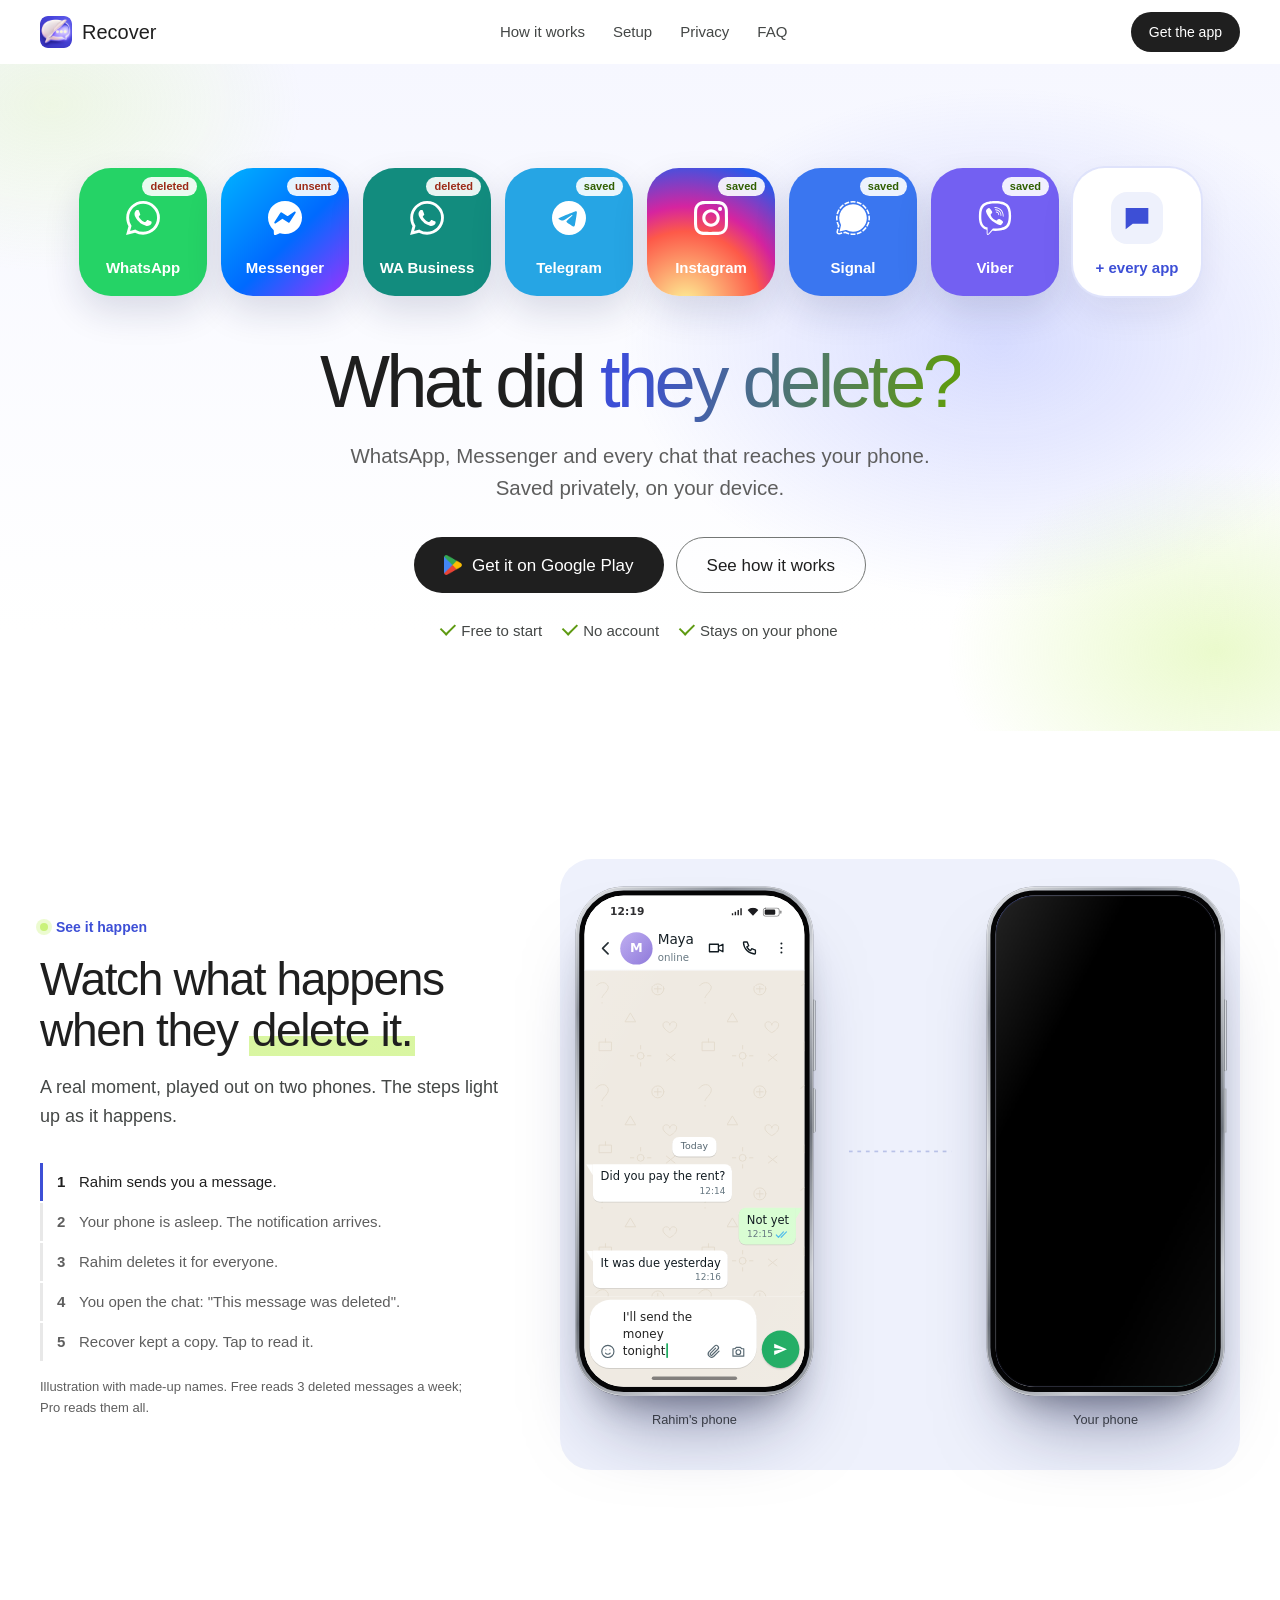
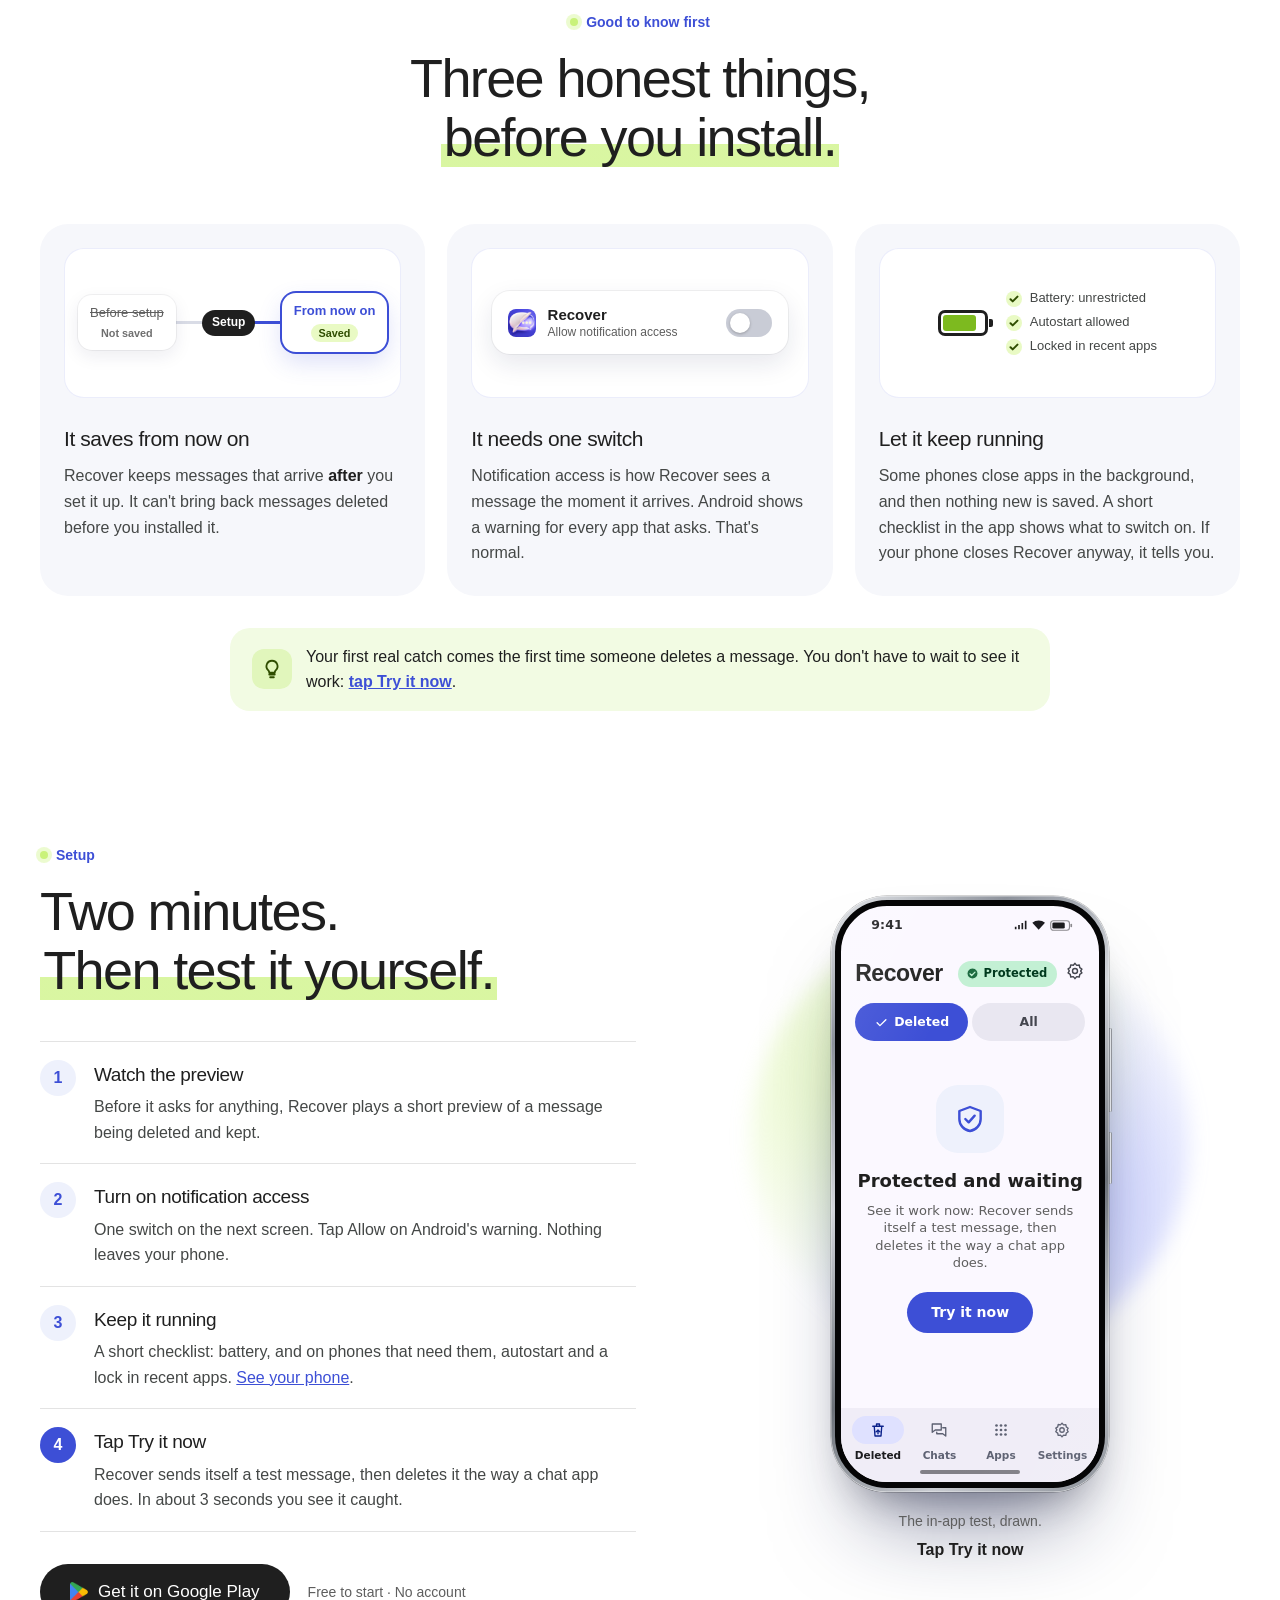
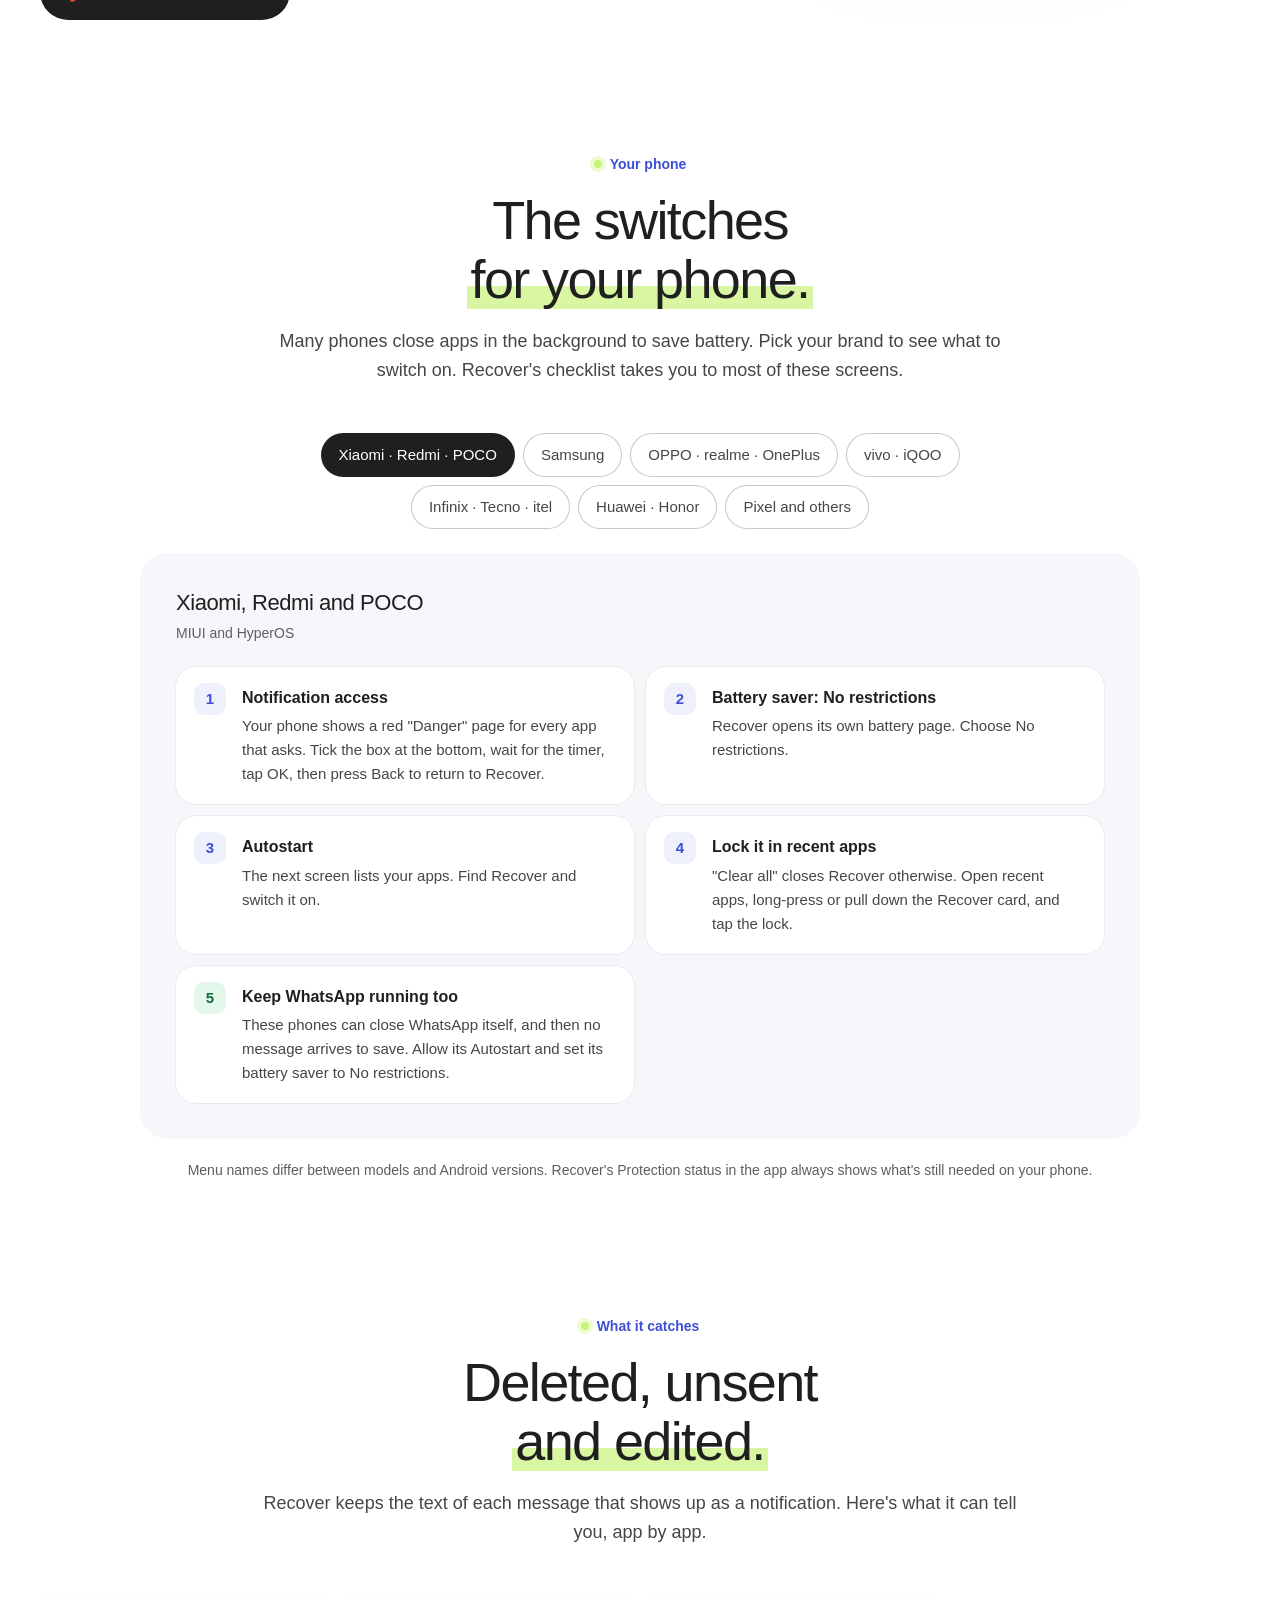
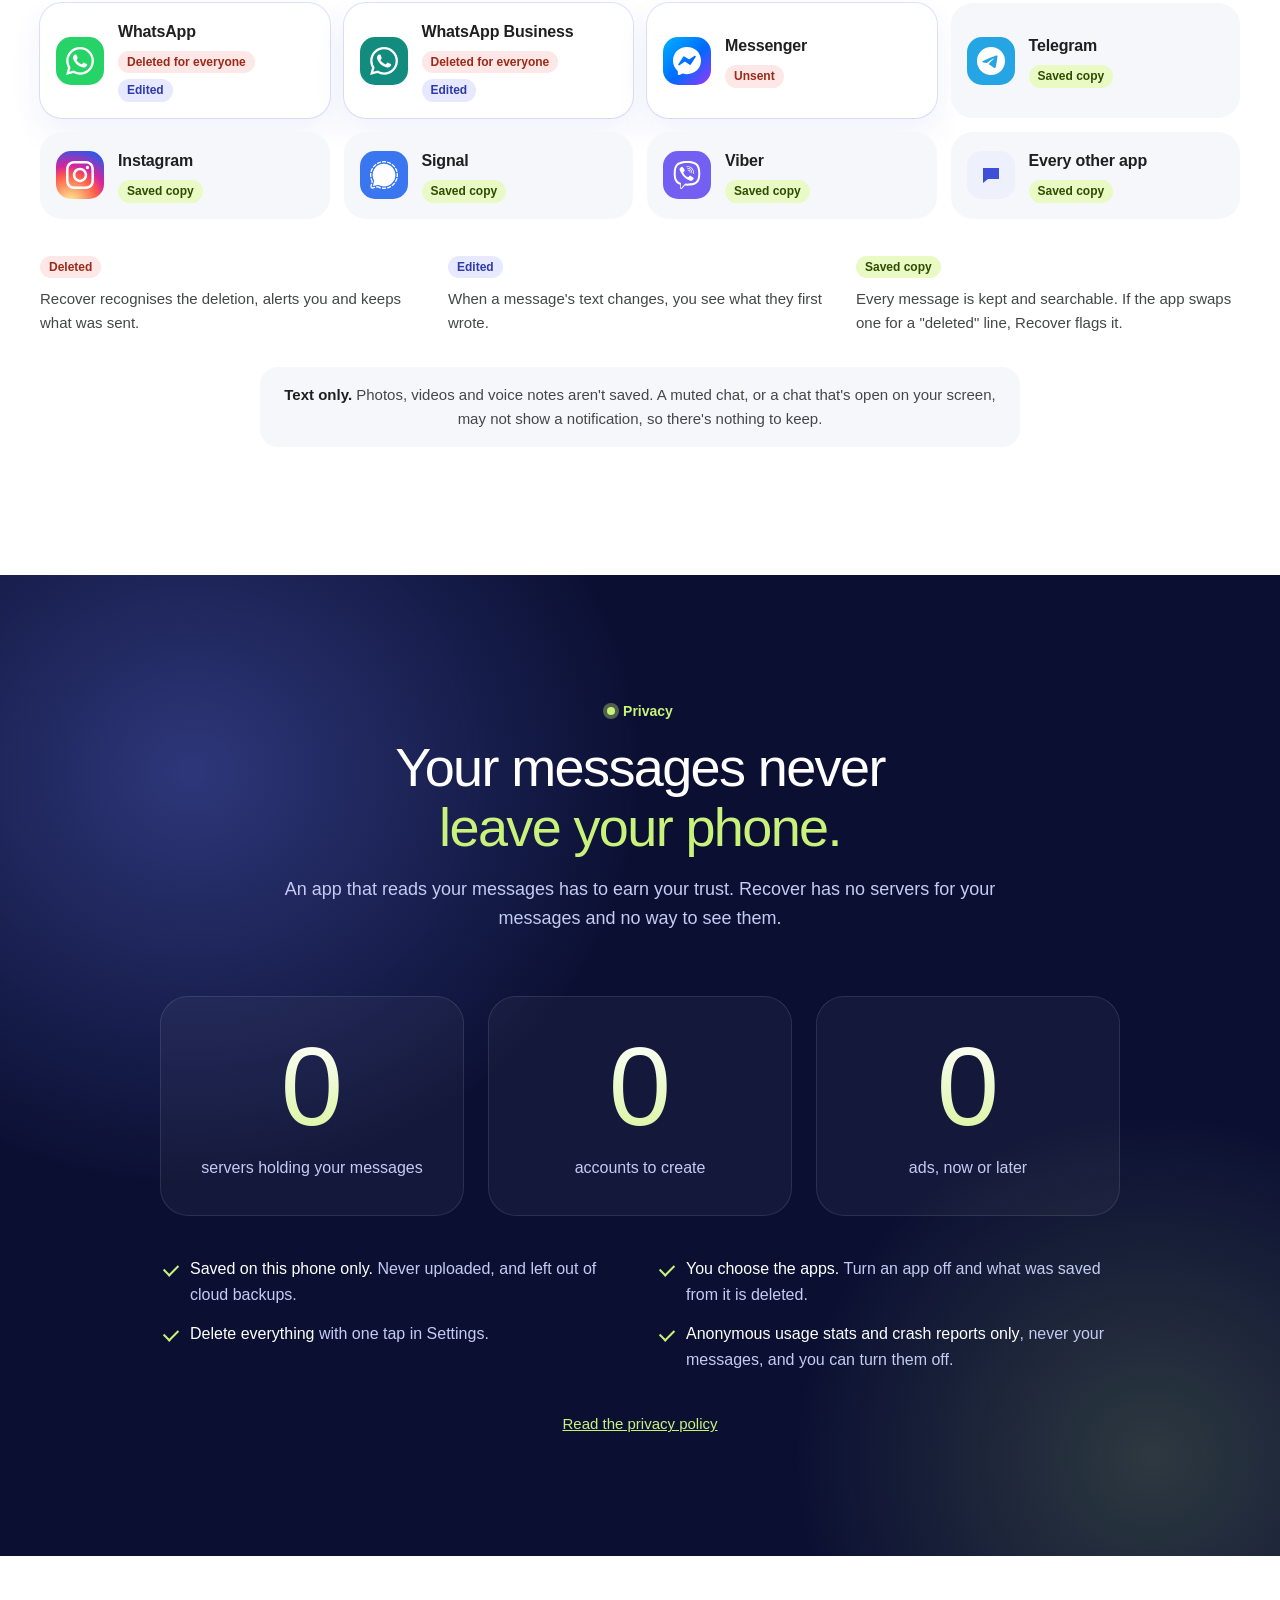
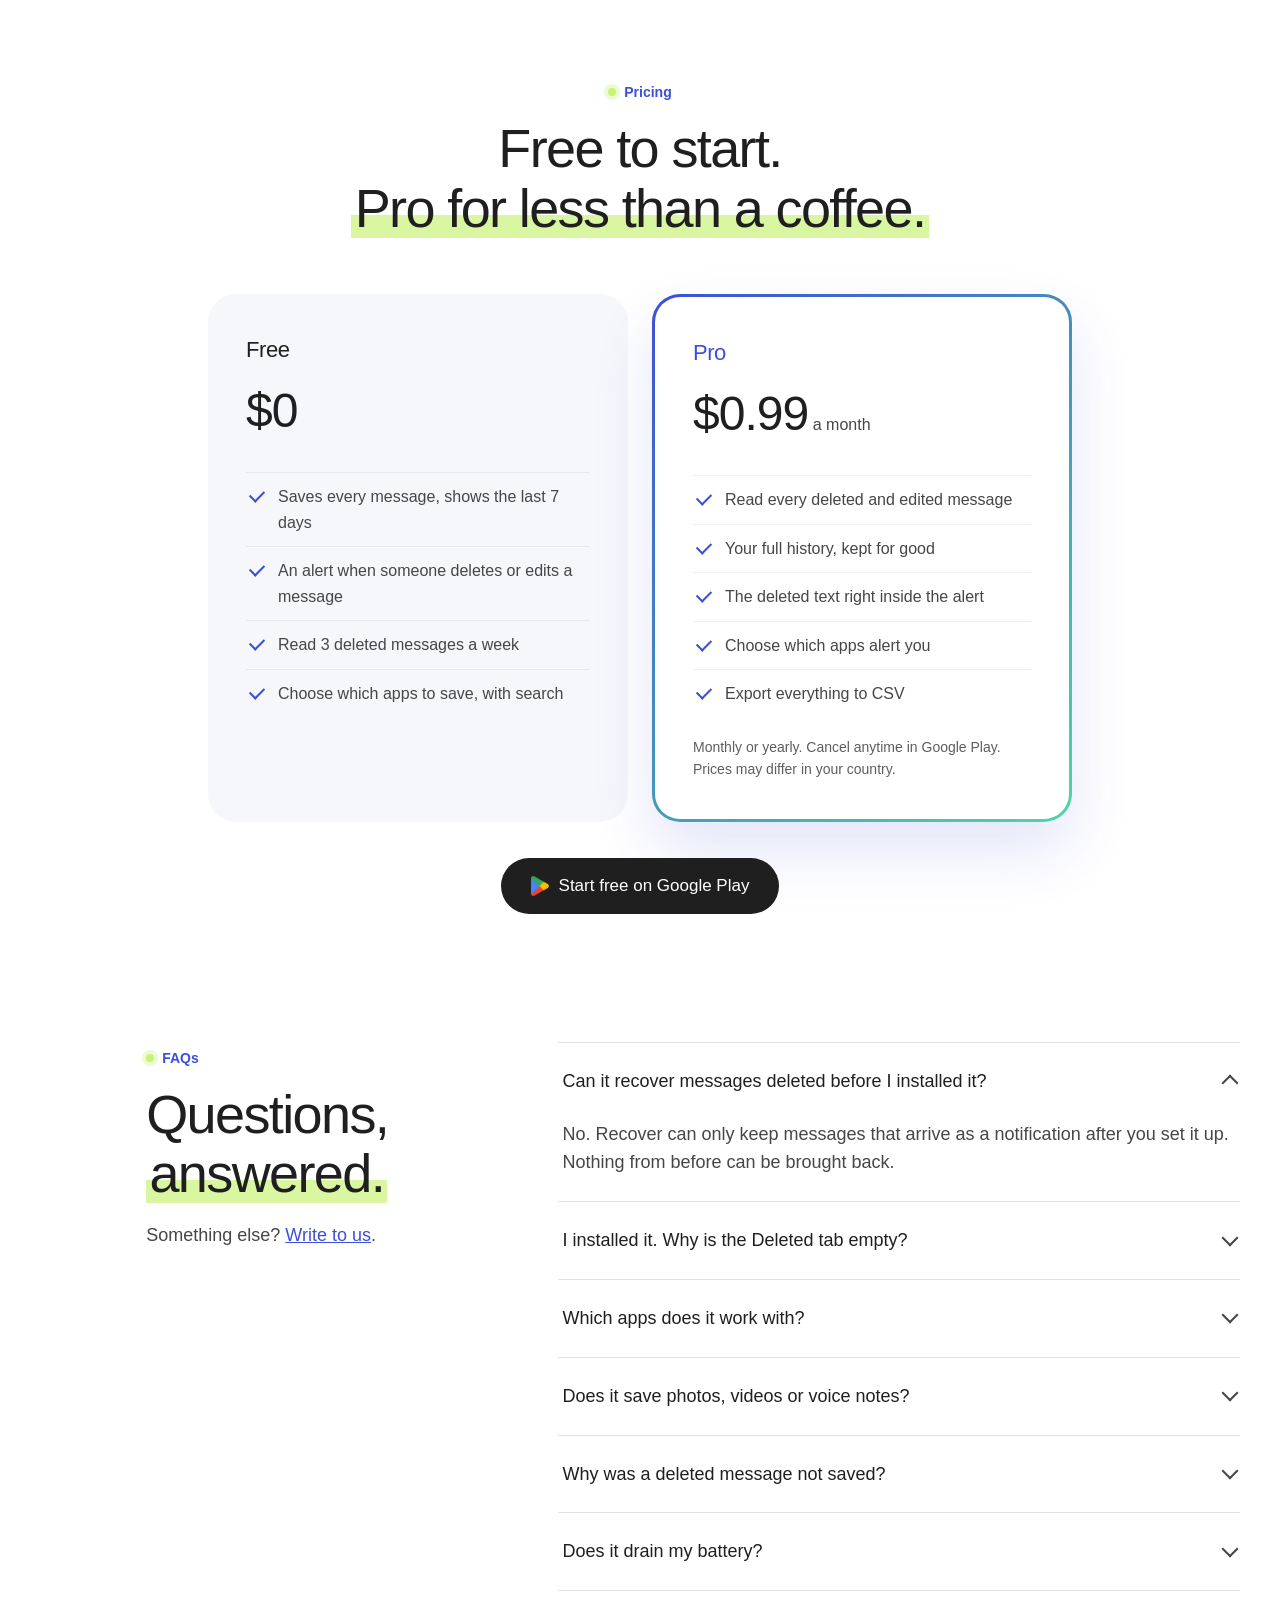
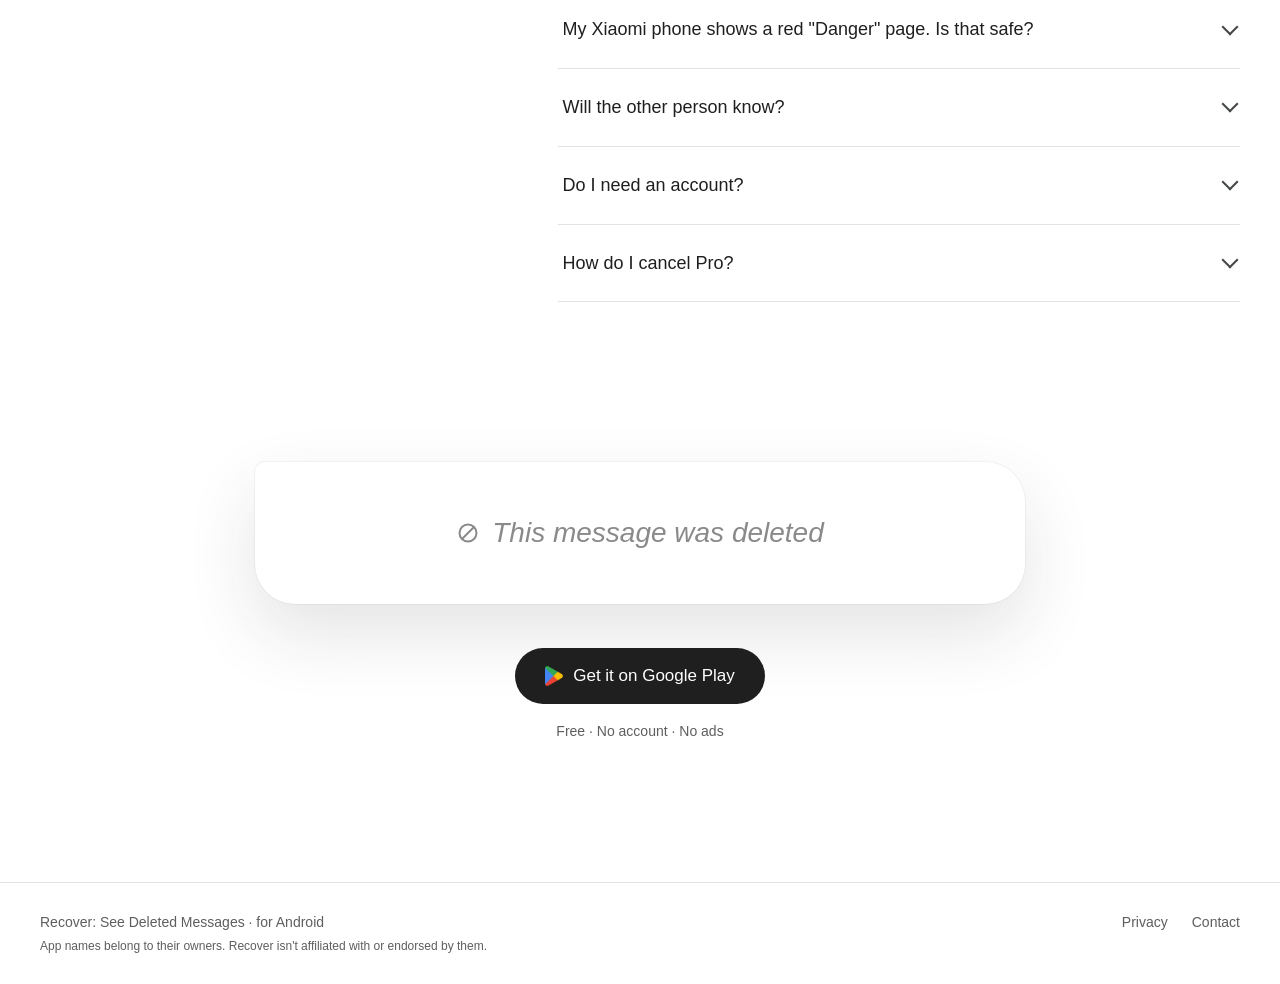
==== index.html @ 04cda6bd "Chat screens drawn in WhatsApp's Android style: white header, tails, blue ticks, date chip, mic/send" ====
<!doctype html>
<html lang="en">
<head>
<meta charset="utf-8">
<meta name="viewport" content="width=device-width, initial-scale=1">
<title>Recover: See Deleted Messages on Android</title>
<meta name="description" content="Someone deleted or edited a message before you could read it? Recover keeps a private copy of the messages that reach your phone, so you can still see what they sent. No account, no ads.">
<link rel="canonical" href="https://recover.matrabhed.com/">
<meta name="theme-color" content="#3D4FD6">
<link rel="icon" href="assets/favicon-32.png" sizes="32x32">
<link rel="apple-touch-icon" href="assets/apple-touch-icon.png">
<meta property="og:type" content="website">
<meta property="og:title" content="Recover: See Deleted Messages">
<meta property="og:description" content="A private copy of the messages that reach your phone. When someone deletes one, you still see what they sent.">
<meta property="og:url" content="https://recover.matrabhed.com/">
<meta property="og:image" content="https://recover.matrabhed.com/assets/og-recover.png">
<meta name="twitter:card" content="summary_large_image">
<meta name="twitter:title" content="Recover: See Deleted Messages">
<meta name="twitter:description" content="A private copy of the messages that reach your phone. When someone deletes one, you still see what they sent.">
<meta name="twitter:image" content="https://recover.matrabhed.com/assets/og-recover.png">
<meta name="twitter:image:alt" content="Recover: they deleted it, you can still read it.">
<meta property="og:site_name" content="Recover">
<meta property="og:image:width" content="1200">
<meta property="og:image:height" content="630">
<meta property="og:image:alt" content="Recover: they deleted it, you can still read it.">
<link rel="stylesheet" href="styles.css?v=1793400000">
<script type="application/ld+json">
{"@context":"https://schema.org","@type":"SoftwareApplication","name":"Recover: See Deleted Messages","alternateName":"NothingLost","operatingSystem":"Android",
 "applicationCategory":"UtilitiesApplication","url":"https://recover.matrabhed.com/",
 "installUrl":"https://play.google.com/store/apps/details?id=com.nothinglost.app",
 "offers":{"@type":"Offer","price":"0","priceCurrency":"USD"}}
</script>
</head>
<body>
<a class="skip" href="#main">Skip to content</a>
<svg width="0" height="0" style="position:absolute" aria-hidden="true" focusable="false">
<symbol id="i-wa" viewBox="0 0 24 24"><path d="M17.472 14.382c-.297-.149-1.758-.867-2.03-.967-.273-.099-.471-.148-.67.15-.197.297-.767.966-.94 1.164-.173.199-.347.223-.644.075-.297-.15-1.255-.463-2.39-1.475-.883-.788-1.48-1.761-1.653-2.059-.173-.297-.018-.458.13-.606.134-.133.298-.347.446-.52.149-.174.198-.298.298-.497.099-.198.05-.371-.025-.52-.075-.149-.669-1.612-.916-2.207-.242-.579-.487-.5-.669-.51-.173-.008-.371-.01-.57-.01-.198 0-.52.074-.792.372-.272.297-1.04 1.016-1.04 2.479 0 1.462 1.065 2.875 1.213 3.074.149.198 2.096 3.2 5.077 4.487.709.306 1.262.489 1.694.625.712.227 1.36.195 1.871.118.571-.085 1.758-.719 2.006-1.413.248-.694.248-1.289.173-1.413-.074-.124-.272-.198-.57-.347m-5.421 7.403h-.004a9.87 9.87 0 01-5.031-1.378l-.361-.214-3.741.982.998-3.648-.235-.374a9.86 9.86 0 01-1.51-5.26c.001-5.45 4.436-9.884 9.888-9.884 2.64 0 5.122 1.03 6.988 2.898a9.825 9.825 0 012.893 6.994c-.003 5.45-4.437 9.884-9.885 9.884m8.413-18.297A11.815 11.815 0 0012.05 0C5.495 0 .16 5.335.157 11.892c0 2.096.547 4.142 1.588 5.945L.057 24l6.305-1.654a11.882 11.882 0 005.683 1.448h.005c6.554 0 11.89-5.335 11.893-11.893a11.821 11.821 0 00-3.48-8.413Z"/></symbol>
<symbol id="i-ms" viewBox="0 0 24 24"><path d="M12 0C5.24 0 0 4.952 0 11.64c0 3.499 1.434 6.521 3.769 8.61a.96.96 0 0 1 .323.683l.065 2.135a.96.96 0 0 0 1.347.85l2.381-1.053a.96.96 0 0 1 .641-.046A13 13 0 0 0 12 23.28c6.76 0 12-4.952 12-11.64S18.76 0 12 0m6.806 7.44c.522-.03.971.567.63 1.094l-4.178 6.457a.707.707 0 0 1-.977.208l-3.87-2.504a.44.44 0 0 0-.49.007l-4.363 3.01c-.637.438-1.415-.317-.995-.966l4.179-6.457a.706.706 0 0 1 .977-.21l3.87 2.505c.15.097.344.094.491-.007l4.362-3.008a.7.7 0 0 1 .364-.13"/></symbol>
<symbol id="i-tg" viewBox="0 0 24 24"><path d="M11.944 0A12 12 0 0 0 0 12a12 12 0 0 0 12 12 12 12 0 0 0 12-12A12 12 0 0 0 12 0a12 12 0 0 0-.056 0zm4.962 7.224c.1-.002.321.023.465.14a.506.506 0 0 1 .171.325c.016.093.036.306.02.472-.18 1.898-.962 6.502-1.36 8.627-.168.9-.499 1.201-.82 1.23-.696.065-1.225-.46-1.9-.902-1.056-.693-1.653-1.124-2.678-1.8-1.185-.78-.417-1.21.258-1.91.177-.184 3.247-2.977 3.307-3.23.007-.032.014-.15-.056-.212s-.174-.041-.249-.024c-.106.024-1.793 1.14-5.061 3.345-.48.33-.913.49-1.302.48-.428-.008-1.252-.241-1.865-.44-.752-.245-1.349-.374-1.297-.789.027-.216.325-.437.893-.663 3.498-1.524 5.83-2.529 6.998-3.014 3.332-1.386 4.025-1.627 4.476-1.635z"/></symbol>
<symbol id="i-ig" viewBox="0 0 24 24"><path d="M7.0301.084c-1.2768.0602-2.1487.264-2.911.5634-.7888.3075-1.4575.72-2.1228 1.3877-.6652.6677-1.075 1.3368-1.3802 2.127-.2954.7638-.4956 1.6365-.552 2.914-.0564 1.2775-.0689 1.6882-.0626 4.947.0062 3.2586.0206 3.6671.0825 4.9473.061 1.2765.264 2.1482.5635 2.9107.308.7889.72 1.4573 1.388 2.1228.6679.6655 1.3365 1.0743 2.1285 1.38.7632.295 1.6361.4961 2.9134.552 1.2773.056 1.6884.069 4.9462.0627 3.2578-.0062 3.668-.0207 4.9478-.0814 1.28-.0607 2.147-.2652 2.9098-.5633.7889-.3086 1.4578-.72 2.1228-1.3881.665-.6682 1.0745-1.3378 1.3795-2.1284.2957-.7632.4966-1.636.552-2.9124.056-1.2809.0692-1.6898.063-4.948-.0063-3.2583-.021-3.6668-.0817-4.9465-.0607-1.2797-.264-2.1487-.5633-2.9117-.3084-.7889-.72-1.4568-1.3876-2.1228C21.2982 1.33 20.628.9208 19.8378.6165 19.074.321 18.2017.1197 16.9244.0645 15.6471.0093 15.236-.005 11.977.0014 8.718.0076 8.31.0215 7.0301.0839m.1402 21.6932c-1.17-.0509-1.8053-.2453-2.2287-.408-.5606-.216-.96-.4771-1.3819-.895-.422-.4178-.6811-.8186-.9-1.378-.1644-.4234-.3624-1.058-.4171-2.228-.0595-1.2645-.072-1.6442-.079-4.848-.007-3.2037.0053-3.583.0607-4.848.05-1.169.2456-1.805.408-2.2282.216-.5613.4762-.96.895-1.3816.4188-.4217.8184-.6814 1.3783-.9003.423-.1651 1.0575-.3614 2.227-.4171 1.2655-.06 1.6447-.072 4.848-.079 3.2033-.007 3.5835.005 4.8495.0608 1.169.0508 1.8053.2445 2.228.408.5608.216.96.4754 1.3816.895.4217.4194.6816.8176.9005 1.3787.1653.4217.3617 1.056.4169 2.2263.0602 1.2655.0739 1.645.0796 4.848.0058 3.203-.0055 3.5834-.061 4.848-.051 1.17-.245 1.8055-.408 2.2294-.216.5604-.4763.96-.8954 1.3814-.419.4215-.8181.6811-1.3783.9-.4224.1649-1.0577.3617-2.2262.4174-1.2656.0595-1.6448.072-4.8493.079-3.2045.007-3.5825-.006-4.848-.0608M16.953 5.5864A1.44 1.44 0 1 0 18.39 4.144a1.44 1.44 0 0 0-1.437 1.4424M5.8385 12.012c.0067 3.4032 2.7706 6.1557 6.173 6.1493 3.4026-.0065 6.157-2.7701 6.1506-6.1733-.0065-3.4032-2.771-6.1565-6.174-6.1498-3.403.0067-6.156 2.771-6.1496 6.1738M8 12.0077a4 4 0 1 1 4.008 3.9921A3.9996 3.9996 0 0 1 8 12.0077"/></symbol>
<symbol id="i-sg" viewBox="0 0 24 24"><path d="M12 0q-.934 0-1.83.139l.17 1.111a11 11 0 0 1 3.32 0l.172-1.111A12 12 0 0 0 12 0M9.152.34A12 12 0 0 0 5.77 1.742l.584.961a10.8 10.8 0 0 1 3.066-1.27zm5.696 0-.268 1.094a10.8 10.8 0 0 1 3.066 1.27l.584-.962A12 12 0 0 0 14.848.34M12 2.25a9.75 9.75 0 0 0-8.539 14.459c.074.134.1.292.064.441l-1.013 4.338 4.338-1.013a.62.62 0 0 1 .441.064A9.7 9.7 0 0 0 12 21.75c5.385 0 9.75-4.365 9.75-9.75S17.385 2.25 12 2.25m-7.092.068a12 12 0 0 0-2.59 2.59l.909.664a11 11 0 0 1 2.345-2.345zm14.184 0-.664.909a11 11 0 0 1 2.345 2.345l.909-.664a12 12 0 0 0-2.59-2.59M1.742 5.77A12 12 0 0 0 .34 9.152l1.094.268a10.8 10.8 0 0 1 1.269-3.066zm20.516 0-.961.584a10.8 10.8 0 0 1 1.27 3.066l1.093-.268a12 12 0 0 0-1.402-3.383M.138 10.168A12 12 0 0 0 0 12q0 .934.139 1.83l1.111-.17A11 11 0 0 1 1.125 12q0-.848.125-1.66zm23.723.002-1.111.17q.125.812.125 1.66c0 .848-.042 1.12-.125 1.66l1.111.172a12.1 12.1 0 0 0 0-3.662M1.434 14.58l-1.094.268a12 12 0 0 0 .96 2.591l-.265 1.14 1.096.255.36-1.539-.188-.365a10.8 10.8 0 0 1-.87-2.35m21.133 0a10.8 10.8 0 0 1-1.27 3.067l.962.584a12 12 0 0 0 1.402-3.383zm-1.793 3.848a11 11 0 0 1-2.345 2.345l.664.909a12 12 0 0 0 2.59-2.59zm-19.959 1.1L.357 21.48a1.8 1.8 0 0 0 2.162 2.161l1.954-.455-.256-1.095-1.953.455a.675.675 0 0 1-.81-.81l.454-1.954zm16.832 1.769a10.8 10.8 0 0 1-3.066 1.27l.268 1.093a12 12 0 0 0 3.382-1.402zm-10.94.213-1.54.36.256 1.095 1.139-.266c.814.415 1.683.74 2.591.961l.268-1.094a10.8 10.8 0 0 1-2.35-.869zm3.634 1.24-.172 1.111a12.1 12.1 0 0 0 3.662 0l-.17-1.111q-.812.125-1.66.125a11 11 0 0 1-1.66-.125"/></symbol>
<symbol id="i-vb" viewBox="0 0 24 24"><path d="M11.4 0C9.473.028 5.333.344 3.02 2.467 1.302 4.187.696 6.7.633 9.817.57 12.933.488 18.776 6.12 20.36h.003l-.004 2.416s-.037.977.61 1.177c.777.242 1.234-.5 1.98-1.302.407-.44.972-1.084 1.397-1.58 3.85.326 6.812-.416 7.15-.525.776-.252 5.176-.816 5.892-6.657.74-6.02-.36-9.83-2.34-11.546-.596-.55-3.006-2.3-8.375-2.323 0 0-.395-.025-1.037-.017zm.058 1.693c.545-.004.88.017.88.017 4.542.02 6.717 1.388 7.222 1.846 1.675 1.435 2.53 4.868 1.906 9.897v.002c-.604 4.878-4.174 5.184-4.832 5.395-.28.09-2.882.737-6.153.524 0 0-2.436 2.94-3.197 3.704-.12.12-.26.167-.352.144-.13-.033-.166-.188-.165-.414l.02-4.018c-4.762-1.32-4.485-6.292-4.43-8.895.054-2.604.543-4.738 1.996-6.173 1.96-1.773 5.474-2.018 7.11-2.03zm.38 2.602c-.167 0-.303.135-.304.302 0 .167.133.303.3.305 1.624.01 2.946.537 4.028 1.592 1.073 1.046 1.62 2.468 1.633 4.334.002.167.14.3.307.3.166-.002.3-.138.3-.304-.014-1.984-.618-3.596-1.816-4.764-1.19-1.16-2.692-1.753-4.447-1.765zm-3.96.695c-.19-.032-.4.005-.616.117l-.01.002c-.43.247-.816.562-1.146.932-.002.004-.006.004-.008.008-.267.323-.42.638-.46.948-.008.046-.01.093-.007.14 0 .136.022.27.065.4l.013.01c.135.48.473 1.276 1.205 2.604.42.768.903 1.5 1.446 2.186.27.344.56.673.87.984l.132.132c.31.308.64.6.984.87.686.543 1.418 1.027 2.186 1.447 1.328.733 2.126 1.07 2.604 1.206l.01.014c.13.042.265.064.402.063.046.002.092 0 .138-.008.31-.036.627-.19.948-.46.004 0 .003-.002.008-.005.37-.33.683-.72.93-1.148l.003-.01c.225-.432.15-.842-.18-1.12-.004 0-.698-.58-1.037-.83-.36-.255-.73-.492-1.113-.71-.51-.285-1.032-.106-1.248.174l-.447.564c-.23.283-.657.246-.657.246-3.12-.796-3.955-3.955-3.955-3.955s-.037-.426.248-.656l.563-.448c.277-.215.456-.737.17-1.248-.217-.383-.454-.756-.71-1.115-.25-.34-.826-1.033-.83-1.035-.137-.165-.31-.265-.502-.297zm4.49.88c-.158.002-.29.124-.3.282-.01.167.115.312.282.324 1.16.085 2.017.466 2.645 1.15.63.688.93 1.524.906 2.57-.002.168.13.306.3.31.166.003.305-.13.31-.297.025-1.175-.334-2.193-1.067-2.994-.74-.81-1.777-1.253-3.05-1.346h-.024zm.463 1.63c-.16.002-.29.127-.3.287-.008.167.12.31.288.32.523.028.875.175 1.113.422.24.245.388.62.416 1.164.01.167.15.295.318.287.167-.008.295-.15.287-.317-.03-.644-.215-1.178-.58-1.557-.367-.378-.893-.574-1.52-.607h-.018z"/></symbol>
</svg>

<header class="top">
  <div class="wrap top-in">
    <a class="brand" href="./"><img src="assets/icon-192.png" alt="" width="32" height="32">Recover</a>
    <nav class="top-nav" aria-label="Sections"><a href="#see">How it works</a><a href="#phones">Setup</a><a href="#privacy">Privacy</a><a href="#faq">FAQ</a></nav>
    <a class="btn btn-dark btn-sm" data-play href="https://play.google.com/store/apps/details?id=com.nothinglost.app">Get the app</a>
  </div>
</header>

<main id="main">
  <!-- First screen: one still picture that also works as the link preview (assets/og-recover.png is drawn from og-share.html, the same scene). -->
  <!-- First screen: the apps are the message. Tags say exactly what Recover does in each: a deletion is only
       recognised in WhatsApp (and Business) and Messenger; everywhere else it keeps a copy. Names only, no logos. -->
  <section class="intro">
    <div class="i-bg" aria-hidden="true"></div>
    <div class="wrap i-in">
      <ul class="tiles" aria-label="Works with"><li class="tile" style="--c:#25D366"><small class="t-tag t-del">deleted</small><span class="t-ic"><svg viewBox="0 0 24 24" aria-hidden="true"><path d="M17.472 14.382c-.297-.149-1.758-.867-2.03-.967-.273-.099-.471-.148-.67.15-.197.297-.767.966-.94 1.164-.173.199-.347.223-.644.075-.297-.15-1.255-.463-2.39-1.475-.883-.788-1.48-1.761-1.653-2.059-.173-.297-.018-.458.13-.606.134-.133.298-.347.446-.52.149-.174.198-.298.298-.497.099-.198.05-.371-.025-.52-.075-.149-.669-1.612-.916-2.207-.242-.579-.487-.5-.669-.51-.173-.008-.371-.01-.57-.01-.198 0-.52.074-.792.372-.272.297-1.04 1.016-1.04 2.479 0 1.462 1.065 2.875 1.213 3.074.149.198 2.096 3.2 5.077 4.487.709.306 1.262.489 1.694.625.712.227 1.36.195 1.871.118.571-.085 1.758-.719 2.006-1.413.248-.694.248-1.289.173-1.413-.074-.124-.272-.198-.57-.347m-5.421 7.403h-.004a9.87 9.87 0 01-5.031-1.378l-.361-.214-3.741.982.998-3.648-.235-.374a9.86 9.86 0 01-1.51-5.26c.001-5.45 4.436-9.884 9.888-9.884 2.64 0 5.122 1.03 6.988 2.898a9.825 9.825 0 012.893 6.994c-.003 5.45-4.437 9.884-9.885 9.884m8.413-18.297A11.815 11.815 0 0012.05 0C5.495 0 .16 5.335.157 11.892c0 2.096.547 4.142 1.588 5.945L.057 24l6.305-1.654a11.882 11.882 0 005.683 1.448h.005c6.554 0 11.89-5.335 11.893-11.893a11.821 11.821 0 00-3.48-8.413Z"/></svg></span><b>WhatsApp</b></li><li class="tile" style="--c:linear-gradient(135deg,#00B2FF,#006AFF 55%,#A033FF)"><small class="t-tag t-del">unsent</small><span class="t-ic"><svg viewBox="0 0 24 24" aria-hidden="true"><path d="M12 0C5.24 0 0 4.952 0 11.64c0 3.499 1.434 6.521 3.769 8.61a.96.96 0 0 1 .323.683l.065 2.135a.96.96 0 0 0 1.347.85l2.381-1.053a.96.96 0 0 1 .641-.046A13 13 0 0 0 12 23.28c6.76 0 12-4.952 12-11.64S18.76 0 12 0m6.806 7.44c.522-.03.971.567.63 1.094l-4.178 6.457a.707.707 0 0 1-.977.208l-3.87-2.504a.44.44 0 0 0-.49.007l-4.363 3.01c-.637.438-1.415-.317-.995-.966l4.179-6.457a.706.706 0 0 1 .977-.21l3.87 2.505c.15.097.344.094.491-.007l4.362-3.008a.7.7 0 0 1 .364-.13"/></svg></span><b>Messenger</b></li><li class="tile" style="--c:#128C7E"><small class="t-tag t-del">deleted</small><span class="t-ic"><svg viewBox="0 0 24 24" aria-hidden="true"><path d="M17.472 14.382c-.297-.149-1.758-.867-2.03-.967-.273-.099-.471-.148-.67.15-.197.297-.767.966-.94 1.164-.173.199-.347.223-.644.075-.297-.15-1.255-.463-2.39-1.475-.883-.788-1.48-1.761-1.653-2.059-.173-.297-.018-.458.13-.606.134-.133.298-.347.446-.52.149-.174.198-.298.298-.497.099-.198.05-.371-.025-.52-.075-.149-.669-1.612-.916-2.207-.242-.579-.487-.5-.669-.51-.173-.008-.371-.01-.57-.01-.198 0-.52.074-.792.372-.272.297-1.04 1.016-1.04 2.479 0 1.462 1.065 2.875 1.213 3.074.149.198 2.096 3.2 5.077 4.487.709.306 1.262.489 1.694.625.712.227 1.36.195 1.871.118.571-.085 1.758-.719 2.006-1.413.248-.694.248-1.289.173-1.413-.074-.124-.272-.198-.57-.347m-5.421 7.403h-.004a9.87 9.87 0 01-5.031-1.378l-.361-.214-3.741.982.998-3.648-.235-.374a9.86 9.86 0 01-1.51-5.26c.001-5.45 4.436-9.884 9.888-9.884 2.64 0 5.122 1.03 6.988 2.898a9.825 9.825 0 012.893 6.994c-.003 5.45-4.437 9.884-9.885 9.884m8.413-18.297A11.815 11.815 0 0012.05 0C5.495 0 .16 5.335.157 11.892c0 2.096.547 4.142 1.588 5.945L.057 24l6.305-1.654a11.882 11.882 0 005.683 1.448h.005c6.554 0 11.89-5.335 11.893-11.893a11.821 11.821 0 00-3.48-8.413Z"/></svg></span><b>WA Business</b></li><li class="tile" style="--c:#26A5E4"><small class="t-tag">saved</small><span class="t-ic"><svg viewBox="0 0 24 24" aria-hidden="true"><path d="M11.944 0A12 12 0 0 0 0 12a12 12 0 0 0 12 12 12 12 0 0 0 12-12A12 12 0 0 0 12 0a12 12 0 0 0-.056 0zm4.962 7.224c.1-.002.321.023.465.14a.506.506 0 0 1 .171.325c.016.093.036.306.02.472-.18 1.898-.962 6.502-1.36 8.627-.168.9-.499 1.201-.82 1.23-.696.065-1.225-.46-1.9-.902-1.056-.693-1.653-1.124-2.678-1.8-1.185-.78-.417-1.21.258-1.91.177-.184 3.247-2.977 3.307-3.23.007-.032.014-.15-.056-.212s-.174-.041-.249-.024c-.106.024-1.793 1.14-5.061 3.345-.48.33-.913.49-1.302.48-.428-.008-1.252-.241-1.865-.44-.752-.245-1.349-.374-1.297-.789.027-.216.325-.437.893-.663 3.498-1.524 5.83-2.529 6.998-3.014 3.332-1.386 4.025-1.627 4.476-1.635z"/></svg></span><b>Telegram</b></li><li class="tile" style="--c:radial-gradient(circle at 30% 107%,#fdf497 0%,#fd5949 45%,#d6249f 60%,#285AEB 90%)"><small class="t-tag">saved</small><span class="t-ic"><svg viewBox="0 0 24 24" aria-hidden="true"><path d="M7.0301.084c-1.2768.0602-2.1487.264-2.911.5634-.7888.3075-1.4575.72-2.1228 1.3877-.6652.6677-1.075 1.3368-1.3802 2.127-.2954.7638-.4956 1.6365-.552 2.914-.0564 1.2775-.0689 1.6882-.0626 4.947.0062 3.2586.0206 3.6671.0825 4.9473.061 1.2765.264 2.1482.5635 2.9107.308.7889.72 1.4573 1.388 2.1228.6679.6655 1.3365 1.0743 2.1285 1.38.7632.295 1.6361.4961 2.9134.552 1.2773.056 1.6884.069 4.9462.0627 3.2578-.0062 3.668-.0207 4.9478-.0814 1.28-.0607 2.147-.2652 2.9098-.5633.7889-.3086 1.4578-.72 2.1228-1.3881.665-.6682 1.0745-1.3378 1.3795-2.1284.2957-.7632.4966-1.636.552-2.9124.056-1.2809.0692-1.6898.063-4.948-.0063-3.2583-.021-3.6668-.0817-4.9465-.0607-1.2797-.264-2.1487-.5633-2.9117-.3084-.7889-.72-1.4568-1.3876-2.1228C21.2982 1.33 20.628.9208 19.8378.6165 19.074.321 18.2017.1197 16.9244.0645 15.6471.0093 15.236-.005 11.977.0014 8.718.0076 8.31.0215 7.0301.0839m.1402 21.6932c-1.17-.0509-1.8053-.2453-2.2287-.408-.5606-.216-.96-.4771-1.3819-.895-.422-.4178-.6811-.8186-.9-1.378-.1644-.4234-.3624-1.058-.4171-2.228-.0595-1.2645-.072-1.6442-.079-4.848-.007-3.2037.0053-3.583.0607-4.848.05-1.169.2456-1.805.408-2.2282.216-.5613.4762-.96.895-1.3816.4188-.4217.8184-.6814 1.3783-.9003.423-.1651 1.0575-.3614 2.227-.4171 1.2655-.06 1.6447-.072 4.848-.079 3.2033-.007 3.5835.005 4.8495.0608 1.169.0508 1.8053.2445 2.228.408.5608.216.96.4754 1.3816.895.4217.4194.6816.8176.9005 1.3787.1653.4217.3617 1.056.4169 2.2263.0602 1.2655.0739 1.645.0796 4.848.0058 3.203-.0055 3.5834-.061 4.848-.051 1.17-.245 1.8055-.408 2.2294-.216.5604-.4763.96-.8954 1.3814-.419.4215-.8181.6811-1.3783.9-.4224.1649-1.0577.3617-2.2262.4174-1.2656.0595-1.6448.072-4.8493.079-3.2045.007-3.5825-.006-4.848-.0608M16.953 5.5864A1.44 1.44 0 1 0 18.39 4.144a1.44 1.44 0 0 0-1.437 1.4424M5.8385 12.012c.0067 3.4032 2.7706 6.1557 6.173 6.1493 3.4026-.0065 6.157-2.7701 6.1506-6.1733-.0065-3.4032-2.771-6.1565-6.174-6.1498-3.403.0067-6.156 2.771-6.1496 6.1738M8 12.0077a4 4 0 1 1 4.008 3.9921A3.9996 3.9996 0 0 1 8 12.0077"/></svg></span><b>Instagram</b></li><li class="tile" style="--c:#3A76F0"><small class="t-tag">saved</small><span class="t-ic"><svg viewBox="0 0 24 24" aria-hidden="true"><path d="M12 0q-.934 0-1.83.139l.17 1.111a11 11 0 0 1 3.32 0l.172-1.111A12 12 0 0 0 12 0M9.152.34A12 12 0 0 0 5.77 1.742l.584.961a10.8 10.8 0 0 1 3.066-1.27zm5.696 0-.268 1.094a10.8 10.8 0 0 1 3.066 1.27l.584-.962A12 12 0 0 0 14.848.34M12 2.25a9.75 9.75 0 0 0-8.539 14.459c.074.134.1.292.064.441l-1.013 4.338 4.338-1.013a.62.62 0 0 1 .441.064A9.7 9.7 0 0 0 12 21.75c5.385 0 9.75-4.365 9.75-9.75S17.385 2.25 12 2.25m-7.092.068a12 12 0 0 0-2.59 2.59l.909.664a11 11 0 0 1 2.345-2.345zm14.184 0-.664.909a11 11 0 0 1 2.345 2.345l.909-.664a12 12 0 0 0-2.59-2.59M1.742 5.77A12 12 0 0 0 .34 9.152l1.094.268a10.8 10.8 0 0 1 1.269-3.066zm20.516 0-.961.584a10.8 10.8 0 0 1 1.27 3.066l1.093-.268a12 12 0 0 0-1.402-3.383M.138 10.168A12 12 0 0 0 0 12q0 .934.139 1.83l1.111-.17A11 11 0 0 1 1.125 12q0-.848.125-1.66zm23.723.002-1.111.17q.125.812.125 1.66c0 .848-.042 1.12-.125 1.66l1.111.172a12.1 12.1 0 0 0 0-3.662M1.434 14.58l-1.094.268a12 12 0 0 0 .96 2.591l-.265 1.14 1.096.255.36-1.539-.188-.365a10.8 10.8 0 0 1-.87-2.35m21.133 0a10.8 10.8 0 0 1-1.27 3.067l.962.584a12 12 0 0 0 1.402-3.383zm-1.793 3.848a11 11 0 0 1-2.345 2.345l.664.909a12 12 0 0 0 2.59-2.59zm-19.959 1.1L.357 21.48a1.8 1.8 0 0 0 2.162 2.161l1.954-.455-.256-1.095-1.953.455a.675.675 0 0 1-.81-.81l.454-1.954zm16.832 1.769a10.8 10.8 0 0 1-3.066 1.27l.268 1.093a12 12 0 0 0 3.382-1.402zm-10.94.213-1.54.36.256 1.095 1.139-.266c.814.415 1.683.74 2.591.961l.268-1.094a10.8 10.8 0 0 1-2.35-.869zm3.634 1.24-.172 1.111a12.1 12.1 0 0 0 3.662 0l-.17-1.111q-.812.125-1.66.125a11 11 0 0 1-1.66-.125"/></svg></span><b>Signal</b></li><li class="tile" style="--c:#7360F2"><small class="t-tag">saved</small><span class="t-ic"><svg viewBox="0 0 24 24" aria-hidden="true"><path d="M11.4 0C9.473.028 5.333.344 3.02 2.467 1.302 4.187.696 6.7.633 9.817.57 12.933.488 18.776 6.12 20.36h.003l-.004 2.416s-.037.977.61 1.177c.777.242 1.234-.5 1.98-1.302.407-.44.972-1.084 1.397-1.58 3.85.326 6.812-.416 7.15-.525.776-.252 5.176-.816 5.892-6.657.74-6.02-.36-9.83-2.34-11.546-.596-.55-3.006-2.3-8.375-2.323 0 0-.395-.025-1.037-.017zm.058 1.693c.545-.004.88.017.88.017 4.542.02 6.717 1.388 7.222 1.846 1.675 1.435 2.53 4.868 1.906 9.897v.002c-.604 4.878-4.174 5.184-4.832 5.395-.28.09-2.882.737-6.153.524 0 0-2.436 2.94-3.197 3.704-.12.12-.26.167-.352.144-.13-.033-.166-.188-.165-.414l.02-4.018c-4.762-1.32-4.485-6.292-4.43-8.895.054-2.604.543-4.738 1.996-6.173 1.96-1.773 5.474-2.018 7.11-2.03zm.38 2.602c-.167 0-.303.135-.304.302 0 .167.133.303.3.305 1.624.01 2.946.537 4.028 1.592 1.073 1.046 1.62 2.468 1.633 4.334.002.167.14.3.307.3.166-.002.3-.138.3-.304-.014-1.984-.618-3.596-1.816-4.764-1.19-1.16-2.692-1.753-4.447-1.765zm-3.96.695c-.19-.032-.4.005-.616.117l-.01.002c-.43.247-.816.562-1.146.932-.002.004-.006.004-.008.008-.267.323-.42.638-.46.948-.008.046-.01.093-.007.14 0 .136.022.27.065.4l.013.01c.135.48.473 1.276 1.205 2.604.42.768.903 1.5 1.446 2.186.27.344.56.673.87.984l.132.132c.31.308.64.6.984.87.686.543 1.418 1.027 2.186 1.447 1.328.733 2.126 1.07 2.604 1.206l.01.014c.13.042.265.064.402.063.046.002.092 0 .138-.008.31-.036.627-.19.948-.46.004 0 .003-.002.008-.005.37-.33.683-.72.93-1.148l.003-.01c.225-.432.15-.842-.18-1.12-.004 0-.698-.58-1.037-.83-.36-.255-.73-.492-1.113-.71-.51-.285-1.032-.106-1.248.174l-.447.564c-.23.283-.657.246-.657.246-3.12-.796-3.955-3.955-3.955-3.955s-.037-.426.248-.656l.563-.448c.277-.215.456-.737.17-1.248-.217-.383-.454-.756-.71-1.115-.25-.34-.826-1.033-.83-1.035-.137-.165-.31-.265-.502-.297zm4.49.88c-.158.002-.29.124-.3.282-.01.167.115.312.282.324 1.16.085 2.017.466 2.645 1.15.63.688.93 1.524.906 2.57-.002.168.13.306.3.31.166.003.305-.13.31-.297.025-1.175-.334-2.193-1.067-2.994-.74-.81-1.777-1.253-3.05-1.346h-.024zm.463 1.63c-.16.002-.29.127-.3.287-.008.167.12.31.288.32.523.028.875.175 1.113.422.24.245.388.62.416 1.164.01.167.15.295.318.287.167-.008.295-.15.287-.317-.03-.644-.215-1.178-.58-1.557-.367-.378-.893-.574-1.52-.607h-.018z"/></svg></span><b>Viber</b></li><li class="tile tile-more"><span class="t-ic"><svg viewBox="0 0 24 24" aria-hidden="true"><path d="M4 5h16v11H9l-5 4z"/></svg></span><b>+ every app</b></li></ul>
      <h1>What did <br class="m-br"><span>they delete?</span></h1>
      <p class="i-lead">WhatsApp, Messenger and every chat that reaches your phone.<br>Saved privately, on your device.</p>
      <div class="i-actions">
        <a class="btn btn-dark btn-lg" data-play href="https://play.google.com/store/apps/details?id=com.nothinglost.app"><img src="assets/play-logo.png" alt="" width="18" height="20">Get it on Google Play</a>
        <a class="btn btn-line btn-lg" href="#see">See how it works</a>
      </div>
      <ul class="i-trust"><li>Free to start</li><li>No account</li><li>Stays on your phone</li></ul>
    </div>
  </section>

  <section class="hero" id="see">
    <div class="wrap hero-in">
      <div class="st-head"><p class="kicker">See it happen</p><h2 class="sec-title">Watch what happens<br>when they <em>delete it.</em></h2></div>
      <p class="lead">A real moment, played out on two phones. The steps light up as it happens.</p>
      <ol class="beats" id="beats">
        <li><b>1</b>Rahim sends you a message.</li>
        <li><b>2</b>Your phone is asleep. The notification arrives.</li>
        <li><b>3</b>Rahim deletes it for everyone.</li>
        <li><b>4</b>You open the chat: "This message was deleted".</li>
        <li><b>5</b>Recover kept a copy. Tap to read it.</li>
      </ol>
      <p class="fine">Illustration with made-up names. Free reads 3 deleted messages a week; Pro reads them all.</p>

      <!-- The real scenario, played out: Rahim sends, your sleeping phone gets it, Rahim deletes it,
           you open the chat and it's gone, Recover kept it. -->
      <div class="hero-stage">
        <div class="scene" id="scene" aria-hidden="true">
          <div class="scene-in">
            <figure class="ph ph-a">
              <div class="dev"><div class="screen chat-app">
                <div class="sbar" aria-hidden="true"><span class="sb-t">12:19</span><span class="sb-ic"><svg viewBox="0 0 16 12"><path d="M1 11h2V8H1zM5 11h2V6H5zM9 11h2V3.5H9zM13 11h2V1h-2z"/></svg><svg viewBox="0 0 16 12"><path d="M8 11.6 15.6 3.4A11.6 11.6 0 0 0 .4 3.4z"/></svg><svg viewBox="0 0 25 12"><rect x=".75" y=".75" width="20.5" height="10.5" rx="3" fill="none" stroke="currentColor" stroke-width="1.2" opacity=".5"/><rect x="2.6" y="2.6" width="13.5" height="6.8" rx="1.6"/><rect x="22.3" y="4" width="1.8" height="4" rx=".9" opacity=".5"/></svg></span></div>
                <div class="c-top"><span class="back"><svg viewBox="0 0 24 24"><path d="M15 5l-7 7 7 7"/></svg></span><span class="av">M</span><div class="who"><b>Maya</b><small>online</small></div><span class="acts"><svg viewBox="0 0 24 24"><path d="M3 7h12v10H3zM15 10l6-3v10l-6-3"/></svg><svg viewBox="0 0 24 24"><path d="M5 4h4l2 5-2.5 1.5a11 11 0 0 0 5 5L15 13l5 2v4a1 1 0 0 1-1 1A16 16 0 0 1 4 5a1 1 0 0 1 1-1z"/></svg><svg viewBox="0 0 24 24" class="dots"><circle cx="12" cy="5" r="1.6"/><circle cx="12" cy="12" r="1.6"/><circle cx="12" cy="19" r="1.6"/></svg></span></div>
                <div class="c-body">
                  <div class="c-day">Today</div>
                  <div class="bub in">Did you pay the rent?<i>12:14</i></div>
                  <div class="bub out">Not yet<i>12:15</i></div>
                  <div class="bub in">It was due yesterday<i>12:16</i></div>
                  <div class="bub out new"><span class="txt">I'll send the money tonight, promise</span><span class="gone"><svg viewBox="0 0 24 24"><circle cx="12" cy="12" r="8.5"/><path d="M6 18L18 6"/></svg>You deleted this message</span><i>12:19</i></div>
                </div>
                <div class="c-compose"><span class="field"><span class="f-ic"><svg viewBox="0 0 24 24"><circle cx="12" cy="12" r="9"/><path d="M8.5 14.5a4.5 4.5 0 0 0 7 0M9 9.5h.01M15 9.5h.01"/></svg></span><span class="ftxt"><span class="typed"></span><span class="caret"></span><span class="hint">Message</span></span><span class="f-ic"><svg viewBox="0 0 24 24"><path d="M20 11.5l-8 8a5 5 0 0 1-7-7l8.5-8.5a3.3 3.3 0 0 1 4.7 4.7L9.7 17.2a1.7 1.7 0 0 1-2.4-2.4L15 7"/></svg><svg viewBox="0 0 24 24"><path d="M4 8h3l2-2h6l2 2h3v11H4zM12 16.5a3.5 3.5 0 1 0 0-7 3.5 3.5 0 0 0 0 7z"/></svg></span></span><span class="send"><svg viewBox="0 0 24 24" class="i-send"><path d="M3 20l18-8L3 4v6l12 2-12 2z"/></svg><svg viewBox="0 0 24 24" class="i-mic"><path d="M12 15a3.5 3.5 0 0 0 3.5-3.5v-5a3.5 3.5 0 0 0-7 0v5A3.5 3.5 0 0 0 12 15zm6-3.6h-1.7a4.3 4.3 0 0 1-8.6 0H6a6 6 0 0 0 5.2 5.9V20h1.6v-2.7A6 6 0 0 0 18 11.4z"/></svg></span></div>
                <div class="a-dialog"><div class="box"><b>Delete message?</b><span class="opt hit">Delete for everyone</span><span class="opt">Delete for me</span><span class="opt">Cancel</span></div></div>
                <i class="cam" aria-hidden="true"></i><span class="gnav" aria-hidden="true"></span>
              </div>
              </div>
              <figcaption>Rahim's phone</figcaption>
            </figure>

            <div class="wire"><span class="packet"></span></div>

            <figure class="ph ph-b">
              <div class="dev"><div class="screen">
                <div class="b-lock">
                  <div class="b-status"><span>12:19</span><span class="b-ic"><i></i><i></i><i></i></span></div>
                  <div class="b-clock">12:19</div>
                  <div class="b-date">Wednesday, 14 October</div>
                  <span class="b-sc l"><svg viewBox="0 0 24 24"><path d="M9 3h6l-1 6h-4zM10 9h4v12h-4z"/></svg></span><span class="b-sc r"><svg viewBox="0 0 24 24"><path d="M4 8h3l2-2h6l2 2h3v11H4zM12 16.5a3.5 3.5 0 1 0 0-7 3.5 3.5 0 0 0 0 7z"/></svg></span>
                  <div class="b-notif">
                    <div class="nt"><span class="nt-av r">R<i class="nt-badge"><svg viewBox="0 0 24 24" class="wa"><path d="M17.472 14.382c-.297-.149-1.758-.867-2.03-.967-.273-.099-.471-.148-.67.15-.197.297-.767.966-.94 1.164-.173.199-.347.223-.644.075-.297-.15-1.255-.463-2.39-1.475-.883-.788-1.48-1.761-1.653-2.059-.173-.297-.018-.458.13-.606.134-.133.298-.347.446-.52.149-.174.198-.298.298-.497.099-.198.05-.371-.025-.52-.075-.149-.669-1.612-.916-2.207-.242-.579-.487-.5-.669-.51-.173-.008-.371-.01-.57-.01-.198 0-.52.074-.792.372-.272.297-1.04 1.016-1.04 2.479 0 1.462 1.065 2.875 1.213 3.074.149.198 2.096 3.2 5.077 4.487.709.306 1.262.489 1.694.625.712.227 1.36.195 1.871.118.571-.085 1.758-.719 2.006-1.413.248-.694.248-1.289.173-1.413-.074-.124-.272-.198-.57-.347m-5.421 7.403h-.004a9.87 9.87 0 01-5.031-1.378l-.361-.214-3.741.982.998-3.648-.235-.374a9.86 9.86 0 01-1.51-5.26c.001-5.45 4.436-9.884 9.888-9.884 2.64 0 5.122 1.03 6.988 2.898a9.825 9.825 0 012.893 6.994c-.003 5.45-4.437 9.884-9.885 9.884m8.413-18.297A11.815 11.815 0 0012.05 0C5.495 0 .16 5.335.157 11.892c0 2.096.547 4.142 1.588 5.945L.057 24l6.305-1.654a11.882 11.882 0 005.683 1.448h.005c6.554 0 11.89-5.335 11.893-11.893a11.821 11.821 0 00-3.48-8.413Z"/></svg></i></span><div class="nt-tx"><div class="nt-h"><b>Rahim</b><small>WhatsApp · now</small></div><p><span class="msg">I'll send the money tonight, promise</span><span class="msg-gone">This message was deleted</span></p></div></div>
                    <span class="tap-dot"></span>
                  </div>
                </div>
                <div class="b-sleep"></div>
                <div class="b-chat chat-app">
                  <div class="c-top"><span class="back"><svg viewBox="0 0 24 24"><path d="M15 5l-7 7 7 7"/></svg></span><span class="av r">R</span><div class="who"><b>Rahim</b><small>online</small></div><span class="acts"><svg viewBox="0 0 24 24"><path d="M3 7h12v10H3zM15 10l6-3v10l-6-3"/></svg><svg viewBox="0 0 24 24"><path d="M5 4h4l2 5-2.5 1.5a11 11 0 0 0 5 5L15 13l5 2v4a1 1 0 0 1-1 1A16 16 0 0 1 4 5a1 1 0 0 1 1-1z"/></svg><svg viewBox="0 0 24 24" class="dots"><circle cx="12" cy="5" r="1.6"/><circle cx="12" cy="12" r="1.6"/><circle cx="12" cy="19" r="1.6"/></svg></span></div>
                  <div class="c-body">
                  <div class="c-day">Today</div>
                    <div class="bub out">Did you pay the rent?<i>12:14</i></div>
                    <div class="bub in">Not yet<i>12:15</i></div>
                    <div class="bub out">It was due yesterday<i>12:16</i></div>
                    <div class="bub in gone-in"><span class="gone"><svg viewBox="0 0 24 24"><circle cx="12" cy="12" r="8.5"/><path d="M6 18L18 6"/></svg>This message was deleted</span><i>12:19</i></div>
                  </div>
                  <div class="c-compose"><span class="field"><span class="f-ic"><svg viewBox="0 0 24 24"><circle cx="12" cy="12" r="9"/><path d="M8.5 14.5a4.5 4.5 0 0 0 7 0M9 9.5h.01M15 9.5h.01"/></svg></span><span class="ftxt"><span class="hint">Message</span></span><span class="f-ic"><svg viewBox="0 0 24 24"><path d="M20 11.5l-8 8a5 5 0 0 1-7-7l8.5-8.5a3.3 3.3 0 0 1 4.7 4.7L9.7 17.2a1.7 1.7 0 0 1-2.4-2.4L15 7"/></svg><svg viewBox="0 0 24 24"><path d="M4 8h3l2-2h6l2 2h3v11H4zM12 16.5a3.5 3.5 0 1 0 0-7 3.5 3.5 0 0 0 0 7z"/></svg></span></span><span class="send"><svg viewBox="0 0 24 24" class="i-send"><path d="M3 20l18-8L3 4v6l12 2-12 2z"/></svg><svg viewBox="0 0 24 24" class="i-mic"><path d="M12 15a3.5 3.5 0 0 0 3.5-3.5v-5a3.5 3.5 0 0 0-7 0v5A3.5 3.5 0 0 0 12 15zm6-3.6h-1.7a4.3 4.3 0 0 1-8.6 0H6a6 6 0 0 0 5.2 5.9V20h1.6v-2.7A6 6 0 0 0 18 11.4z"/></svg></span></div>
                </div>
                <div class="b-alert">
                  <div class="nt"><span class="nt-av app"><img src="assets/icon-192.png" alt=""></span><div class="nt-tx"><div class="nt-h"><b>Rahim deleted a message</b><small>Recover · now</small></div><p>Saved before they deleted it. Unlock Pro to read what they sent.</p></div></div>
                  <span class="tap-dot"></span>
                </div>
                <div class="b-app">
                  <div class="b-app-top"><svg viewBox="0 0 24 24"><path d="M15 5l-7 7 7 7"/></svg></div>
                  <div class="b-app-who"><span class="d-ic"><svg viewBox="0 0 24 24" class="wa"><path d="M17.472 14.382c-.297-.149-1.758-.867-2.03-.967-.273-.099-.471-.148-.67.15-.197.297-.767.966-.94 1.164-.173.199-.347.223-.644.075-.297-.15-1.255-.463-2.39-1.475-.883-.788-1.48-1.761-1.653-2.059-.173-.297-.018-.458.13-.606.134-.133.298-.347.446-.52.149-.174.198-.298.298-.497.099-.198.05-.371-.025-.52-.075-.149-.669-1.612-.916-2.207-.242-.579-.487-.5-.669-.51-.173-.008-.371-.01-.57-.01-.198 0-.52.074-.792.372-.272.297-1.04 1.016-1.04 2.479 0 1.462 1.065 2.875 1.213 3.074.149.198 2.096 3.2 5.077 4.487.709.306 1.262.489 1.694.625.712.227 1.36.195 1.871.118.571-.085 1.758-.719 2.006-1.413.248-.694.248-1.289.173-1.413-.074-.124-.272-.198-.57-.347m-5.421 7.403h-.004a9.87 9.87 0 01-5.031-1.378l-.361-.214-3.741.982.998-3.648-.235-.374a9.86 9.86 0 01-1.51-5.26c.001-5.45 4.436-9.884 9.888-9.884 2.64 0 5.122 1.03 6.988 2.898a9.825 9.825 0 012.893 6.994c-.003 5.45-4.437 9.884-9.885 9.884m8.413-18.297A11.815 11.815 0 0012.05 0C5.495 0 .16 5.335.157 11.892c0 2.096.547 4.142 1.588 5.945L.057 24l6.305-1.654a11.882 11.882 0 005.683 1.448h.005c6.554 0 11.89-5.335 11.893-11.893a11.821 11.821 0 00-3.48-8.413Z"/></svg></span><b>Rahim</b><small>WhatsApp · 14 Oct, 12:19 AM</small></div>
                  <div class="b-app-note"><span>Deleted</span>They deleted this after sending it. Recover saved it first.</div>
                  <div class="b-app-msg">I'll send the money tonight, promise</div>
                  <div class="b-app-acts"><span><i><svg viewBox="0 0 24 24"><path d="M8 8h11v12H8zM5 16V4h11"/></svg></i>Copy</span><span><i><svg viewBox="0 0 24 24"><circle cx="18" cy="5" r="2.5"/><circle cx="6" cy="12" r="2.5"/><circle cx="18" cy="19" r="2.5"/><path d="M8.2 10.8l7.6-4.4M8.2 13.2l7.6 4.4"/></svg></i>Tell a friend</span><span><i><svg viewBox="0 0 24 24"><path d="M14 4h6v6M20 4l-9 9M18 14v6H4V6h6"/></svg></i>Open WhatsApp</span></div>
                </div>
                <div class="sbar over" aria-hidden="true"><span class="sb-t">12:19</span><span class="sb-ic"><svg viewBox="0 0 16 12"><path d="M1 11h2V8H1zM5 11h2V6H5zM9 11h2V3.5H9zM13 11h2V1h-2z"/></svg><svg viewBox="0 0 16 12"><path d="M8 11.6 15.6 3.4A11.6 11.6 0 0 0 .4 3.4z"/></svg><svg viewBox="0 0 25 12"><rect x=".75" y=".75" width="20.5" height="10.5" rx="3" fill="none" stroke="currentColor" stroke-width="1.2" opacity=".5"/><rect x="2.6" y="2.6" width="13.5" height="6.8" rx="1.6"/><rect x="22.3" y="4" width="1.8" height="4" rx=".9" opacity=".5"/></svg></span></div><i class="cam" aria-hidden="true"></i><span class="gnav" aria-hidden="true"></span>
              </div>
              </div>
              <figcaption>Your phone</figcaption>
            </figure>
          </div>
        </div>
      </div>
    </div>
  </section>

  <!-- Good to know first: the three things people who left in the first hours didn't know. -->
  <section class="sec know" id="know" aria-labelledby="know-h">
    <div class="wrap">
      <div class="sec-head reveal">
        <p class="kicker">Good to know first</p>
        <h2 class="sec-title" id="know-h">Three honest things,<br><em>before you install.</em></h2>
      </div>
      <ul class="k-grid">
        <li class="k-card reveal">
          <div class="k-art k-art-time" aria-hidden="true">
            <span class="k-tl"><i></i></span>
            <span class="k-past"><s>Before setup</s><small>Not saved</small></span>
            <span class="k-pin">Setup</span>
            <span class="k-now"><b>From now on</b><small>Saved</small></span>
          </div>
          <h3>It saves from now on</h3>
          <p>Recover keeps messages that arrive <strong>after</strong> you set it up. It can't bring back messages deleted before you installed it.</p>
        </li>
        <li class="k-card reveal">
          <div class="k-art k-art-switch" aria-hidden="true">
            <span class="k-row"><img src="assets/icon-192.png" alt="" width="28" height="28"><span><b>Recover</b><small>Allow notification access</small></span><span class="k-sw"><i></i></span></span>
          </div>
          <h3>It needs one switch</h3>
          <p>Notification access is how Recover sees a message the moment it arrives. Android shows a warning for every app that asks. That's normal.</p>
        </li>
        <li class="k-card reveal">
          <div class="k-art k-art-run" aria-hidden="true">
            <span class="k-bat"><i></i></span>
            <span class="k-checks"><span class="ok">Battery: unrestricted</span><span class="ok">Autostart allowed</span><span class="ok">Locked in recent apps</span></span>
          </div>
          <h3>Let it keep running</h3>
          <p>Some phones close apps in the background, and then nothing new is saved. A short checklist in the app shows what to switch on. If your phone closes Recover anyway, it tells you.</p>
        </li>
      </ul>
      <p class="k-tip reveal"><span class="k-tip-ic" aria-hidden="true"><svg viewBox="0 0 24 24"><path d="M9 18h6M10 21h4M12 3a6 6 0 0 0-4 10.5c.8.8 1 1.5 1 2.5h6c0-1 .2-1.7 1-2.5A6 6 0 0 0 12 3z"/></svg></span><span>Your first real catch comes the first time someone deletes a message. You don't have to wait to see it work: <a href="#setup">tap Try it now</a>.</span></p>
    </div>
  </section>

  <!-- Setup in four steps, and the in-app test played out on a drawn phone (not a screenshot). -->
  <section class="sec setup" id="setup" aria-labelledby="setup-h">
    <div class="wrap s-grid">
      <div class="s-copy">
        <div class="sec-head s-head reveal">
          <p class="kicker">Setup</p>
          <h2 class="sec-title" id="setup-h">Two minutes.<br><em>Then test it yourself.</em></h2>
        </div>
        <ol class="s-steps reveal">
          <li><span class="s-n">1</span><div><h3>Watch the preview</h3><p>Before it asks for anything, Recover plays a short preview of a message being deleted and kept.</p></div></li>
          <li><span class="s-n">2</span><div><h3>Turn on notification access</h3><p>One switch on the next screen. Tap Allow on Android's warning. Nothing leaves your phone.</p></div></li>
          <li><span class="s-n">3</span><div><h3>Keep it running</h3><p>A short checklist: battery, and on phones that need them, autostart and a lock in recent apps. <a href="#phones">See your phone</a>.</p></div></li>
          <li><span class="s-n">4</span><div><h3>Tap Try it now</h3><p>Recover sends itself a test message, then deletes it the way a chat app does. In about 3 seconds you see it caught.</p></div></li>
        </ol>
        <div class="s-cta reveal">
          <a class="btn btn-dark btn-lg" data-play href="https://play.google.com/store/apps/details?id=com.nothinglost.app"><img src="assets/play-logo.png" alt="" width="18" height="20">Get it on Google Play</a>
          <span class="s-cta-note">Free to start · No account</span>
        </div>
      </div>

      <figure class="s-stage reveal">
        <div class="s-glow" aria-hidden="true"></div>
        <div class="dev"><div class="tp" id="tp" aria-hidden="true">
          <div class="tp-screen">
            <div class="sbar tp-sbar" aria-hidden="true"><span class="sb-t">9:41</span><span class="sb-ic"><svg viewBox="0 0 16 12"><path d="M1 11h2V8H1zM5 11h2V6H5zM9 11h2V3.5H9zM13 11h2V1h-2z"/></svg><svg viewBox="0 0 16 12"><path d="M8 11.6 15.6 3.4A11.6 11.6 0 0 0 .4 3.4z"/></svg><svg viewBox="0 0 25 12"><rect x=".75" y=".75" width="20.5" height="10.5" rx="3" fill="none" stroke="currentColor" stroke-width="1.2" opacity=".5"/><rect x="2.6" y="2.6" width="13.5" height="6.8" rx="1.6"/><rect x="22.3" y="4" width="1.8" height="4" rx=".9" opacity=".5"/></svg></span></div>
            <div class="tp-bar"><b>Recover</b><span class="tp-pill"><svg viewBox="0 0 24 24"><circle cx="12" cy="12" r="9"/><path d="M8 12.5l2.7 2.7L16 9.8"/></svg>Protected</span><span class="tp-gear"><svg viewBox="0 0 24 24"><path d="M12 9a3 3 0 1 0 0 6 3 3 0 0 0 0-6zM12 2.8l2 2.4 3.1-.4.6 3.1 2.6 1.7-1.5 2.4 1.5 2.4-2.6 1.7-.6 3.1-3.1-.4-2 2.4-2-2.4-3.1.4-.6-3.1L3.7 14.3l1.5-2.4-1.5-2.4 2.6-1.7.6-3.1 3.1.4z"/></svg></span></div>
            <div class="tp-seg"><span class="on"><svg viewBox="0 0 24 24"><path d="M5 12.5l4.5 4.5L19 7.5"/></svg>Deleted<em> · 1</em></span><span>All</span></div>
            <div class="tp-empty">
              <span class="tp-shield"><svg viewBox="0 0 24 24"><path d="M12 3l8 3v6c0 4.5-3.4 8.3-8 9-4.6-.7-8-4.5-8-9V6z"/><path d="M8.5 12l2.5 2.5 4.5-5"/></svg></span>
              <b>Protected and waiting</b>
              <p>See it work now: Recover sends itself a test message, then deletes it the way a chat app does.</p>
              <span class="tp-btn">Try it now</span>
            </div>
            <div class="tp-list">
              <div class="tp-item"><div class="tp-ih"><span class="tp-ic"><img src="assets/icon-192.png" alt=""></span><div><b>Recover test</b><small>Recover</small></div><time>just now</time></div><p>This is a test. Watch Recover keep it after it's deleted.</p><span class="tp-chip">Deleted</span></div>
            </div>
            <nav class="tp-nav"><span class="on"><i><svg viewBox="0 0 24 24"><path d="M5 7h14M10 7V4h4v3M7 7l1 13h8l1-13M12 17v-5M9.5 14.5 12 12l2.5 2.5"/></svg></i>Deleted</span><span><i><svg viewBox="0 0 24 24"><path d="M3 4h12v8H7l-4 3zM9 15v2h8l4 3V9h-4"/></svg></i>Chats</span><span><i><svg viewBox="0 0 24 24"><circle cx="6" cy="6" r="1.8"/><circle cx="12" cy="6" r="1.8"/><circle cx="18" cy="6" r="1.8"/><circle cx="6" cy="12" r="1.8"/><circle cx="12" cy="12" r="1.8"/><circle cx="18" cy="12" r="1.8"/><circle cx="6" cy="18" r="1.8"/><circle cx="12" cy="18" r="1.8"/><circle cx="18" cy="18" r="1.8"/></svg></i>Apps</span><span><i><svg viewBox="0 0 24 24"><path d="M12 9a3 3 0 1 0 0 6 3 3 0 0 0 0-6zM12 2.8l2 2.4 3.1-.4.6 3.1 2.6 1.7-1.5 2.4 1.5 2.4-2.6 1.7-.6 3.1-3.1-.4-2 2.4-2-2.4-3.1.4-.6-3.1L3.7 14.3l1.5-2.4-1.5-2.4 2.6-1.7.6-3.1 3.1.4z"/></svg></i>Settings</span></nav>
            <div class="tp-note tp-n1">
              <div class="tp-nh"><img src="assets/icon-192.png" alt="">Recover test · now</div>
              <p><span class="tp-msg">This is a test. Watch Recover keep it after it's deleted.</span><span class="tp-gone">This message was deleted</span></p>
            </div>
            <div class="tp-note tp-n2">
              <div class="tp-nh"><img src="assets/icon-192.png" alt="">Recover · now</div>
              <b>Recover test deleted a message</b>
              <p>That's how it works. Tap to read the copy Recover kept.</p>
            </div>
          </div>
          <i class="cam" aria-hidden="true"></i><span class="gnav" aria-hidden="true"></span>
        </div>
        </div>
        <figcaption>The in-app test, drawn. <span class="tp-step" id="tp-step">Tap Try it now</span></figcaption>
      </figure>
    </div>
  </section>

  <!-- Brand-by-brand: the same checks the app's checklist shows on each kind of phone (CaptureHealth / ProtectionRules). -->
  <section class="sec phones" id="phones" aria-labelledby="phones-h">
    <div class="wrap">
      <div class="sec-head reveal">
        <p class="kicker">Your phone</p>
        <h2 class="sec-title" id="phones-h">The switches<br><em>for your phone.</em></h2>
        <p class="sec-sub">Many phones close apps in the background to save battery. Pick your brand to see what to switch on. Recover's checklist takes you to most of these screens.</p>
      </div>
      <div class="b-wrap reveal">
        <div class="b-tabs" role="tablist" aria-label="Phone brand">
          <button class="b-tab" role="tab" id="bt-xiaomi" aria-controls="bp-xiaomi" aria-selected="true">Xiaomi · Redmi · POCO</button>
          <button class="b-tab" role="tab" id="bt-samsung" aria-controls="bp-samsung" aria-selected="false" tabindex="-1">Samsung</button>
          <button class="b-tab" role="tab" id="bt-oppo" aria-controls="bp-oppo" aria-selected="false" tabindex="-1">OPPO · realme · OnePlus</button>
          <button class="b-tab" role="tab" id="bt-vivo" aria-controls="bp-vivo" aria-selected="false" tabindex="-1">vivo · iQOO</button>
          <button class="b-tab" role="tab" id="bt-infinix" aria-controls="bp-infinix" aria-selected="false" tabindex="-1">Infinix · Tecno · itel</button>
          <button class="b-tab" role="tab" id="bt-huawei" aria-controls="bp-huawei" aria-selected="false" tabindex="-1">Huawei · Honor</button>
          <button class="b-tab" role="tab" id="bt-other" aria-controls="bp-other" aria-selected="false" tabindex="-1">Pixel and others</button>
        </div>

        <div class="b-panel" role="tabpanel" id="bp-xiaomi" aria-labelledby="bt-xiaomi" tabindex="0">
          <h3 class="b-h">Xiaomi, Redmi and POCO <small>MIUI and HyperOS</small></h3>
          <ol class="b-list">
            <li class="c-access"><b>Notification access</b><span>Your phone shows a red "Danger" page for every app that asks. Tick the box at the bottom, wait for the timer, tap OK, then press Back to return to Recover.</span></li>
            <li class="c-battery"><b>Battery saver: No restrictions</b><span>Recover opens its own battery page. Choose No restrictions.</span></li>
            <li class="c-auto"><b>Autostart</b><span>The next screen lists your apps. Find Recover and switch it on.</span></li>
            <li class="c-lock"><b>Lock it in recent apps</b><span>"Clear all" closes Recover otherwise. Open recent apps, long-press or pull down the Recover card, and tap the lock.</span></li>
            <li class="c-wa"><b>Keep WhatsApp running too</b><span>These phones can close WhatsApp itself, and then no message arrives to save. Allow its Autostart and set its battery saver to No restrictions.</span></li>
          </ol>
        </div>
        <div class="b-panel" role="tabpanel" id="bp-samsung" aria-labelledby="bt-samsung" tabindex="0">
          <h3 class="b-h">Samsung <small>One UI</small></h3>
          <ol class="b-list">
            <li class="c-access"><b>Notification access</b><span>Turn on the switch for Recover. Android shows a warning for every app that asks: tap Allow.</span></li>
            <li class="c-battery"><b>Battery: Unrestricted</b><span>So the phone doesn't put Recover to sleep. The checklist opens the battery settings for you.</span></li>
            <li class="c-lock"><b>Lock it in recent apps</b><span>So "Close all" leaves Recover running. Open recent apps and lock the Recover card.</span></li>
            <li class="c-wa"><b>Keep WhatsApp running too</b><span>Set WhatsApp's battery to Unrestricted as well, so it keeps sending notifications.</span></li>
          </ol>
        </div>
        <div class="b-panel" role="tabpanel" id="bp-oppo" aria-labelledby="bt-oppo" tabindex="0">
          <h3 class="b-h">OPPO, realme and OnePlus <small>ColorOS, realme UI, OxygenOS</small></h3>
          <ol class="b-list">
            <li class="c-access"><b>Notification access</b><span>Turn on the switch for Recover, then tap Allow on Android's warning.</span></li>
            <li class="c-battery"><b>Battery: no restrictions</b><span>Let Recover run in the background without limits.</span></li>
            <li class="c-auto"><b>Autostart</b><span>The next screen lists your apps. Find Recover and switch it on.</span></li>
            <li class="c-lock"><b>Lock it in recent apps</b><span>Open recent apps, long-press or pull down the Recover card, and tap the lock.</span></li>
            <li class="c-wa"><b>Keep WhatsApp running too</b><span>Allow WhatsApp's autostart and remove its battery limits.</span></li>
          </ol>
        </div>
        <div class="b-panel" role="tabpanel" id="bp-vivo" aria-labelledby="bt-vivo" tabindex="0">
          <h3 class="b-h">vivo and iQOO <small>Funtouch OS, OriginOS</small></h3>
          <ol class="b-list">
            <li class="c-access"><b>Notification access</b><span>Turn on the switch for Recover, then tap Allow on Android's warning.</span></li>
            <li class="c-battery"><b>Battery: no restrictions</b><span>Let Recover run in the background without limits.</span></li>
            <li class="c-auto"><b>Autostart</b><span>Find Recover in the list of apps allowed to start in the background and switch it on.</span></li>
            <li class="c-lock"><b>Lock it in recent apps</b><span>Open recent apps, long-press or pull down the Recover card, and tap the lock.</span></li>
            <li class="c-wa"><b>Keep WhatsApp running too</b><span>Allow WhatsApp's autostart and remove its battery limits.</span></li>
          </ol>
        </div>
        <div class="b-panel" role="tabpanel" id="bp-infinix" aria-labelledby="bt-infinix" tabindex="0">
          <h3 class="b-h">Infinix, Tecno and itel <small>XOS, HiOS, itel OS</small></h3>
          <ol class="b-list">
            <li class="c-access"><b>Notification access</b><span>Turn on the switch for Recover, then tap Allow on Android's warning.</span></li>
            <li class="c-battery"><b>Battery: no restrictions</b><span>Let Recover run in the background without limits.</span></li>
            <li class="c-auto"><b>Autostart</b><span>The next screen lists your apps. Find Recover and switch it on.</span></li>
            <li class="c-lock"><b>Lock it in recent apps</b><span>So the phone's cleaner leaves it alone. Open recent apps and lock the Recover card.</span></li>
            <li class="c-wa"><b>Keep WhatsApp running too</b><span>Allow WhatsApp's autostart and remove its battery limits.</span></li>
          </ol>
        </div>
        <div class="b-panel" role="tabpanel" id="bp-huawei" aria-labelledby="bt-huawei" tabindex="0">
          <h3 class="b-h">Huawei and Honor <small>EMUI, MagicOS</small></h3>
          <ol class="b-list">
            <li class="c-access"><b>Notification access</b><span>Turn on the switch for Recover, then tap Allow on Android's warning.</span></li>
            <li class="c-battery"><b>Battery: no restrictions</b><span>Let Recover run in the background without limits.</span></li>
            <li class="c-auto"><b>App launch / autostart</b><span>Find Recover in the startup list and let it start on its own.</span></li>
            <li class="c-lock"><b>Lock it in recent apps</b><span>Open recent apps, pull down the Recover card, and tap the lock.</span></li>
            <li class="c-wa"><b>Keep WhatsApp running too</b><span>Let WhatsApp start on its own and remove its battery limits.</span></li>
          </ol>
        </div>
        <div class="b-panel" role="tabpanel" id="bp-other" aria-labelledby="bt-other" tabindex="0">
          <h3 class="b-h">Pixel, Motorola, Nokia and others <small>Android as Google ships it</small></h3>
          <ol class="b-list">
            <li class="c-access"><b>Notification access</b><span>Turn on the switch for Recover, then tap Allow on Android's warning.</span></li>
            <li class="c-battery"><b>Battery: unrestricted</b><span>Recommended, so Android never pauses Recover. That's all these phones need.</span></li>
          </ol>
        </div>
        <p class="b-fine">Menu names differ between models and Android versions. Recover's Protection status in the app always shows what's still needed on your phone.</p>
      </div>
    </div>
  </section>

  <!-- What it catches, per app: deletions are recognised in WhatsApp (and Business) and Messenger; everything else is kept as a copy. -->
  <section class="sec apps" id="apps" aria-labelledby="apps-h">
    <div class="wrap">
      <div class="sec-head reveal">
        <p class="kicker">What it catches</p>
        <h2 class="sec-title" id="apps-h">Deleted, unsent<br><em>and edited.</em></h2>
        <p class="sec-sub">Recover keeps the text of each message that shows up as a notification. Here's what it can tell you, app by app.</p>
      </div>
      <ul class="a-grid reveal">
        <li class="a-row a-big"><span class="a-ic" style="--c:#25D366"><svg aria-hidden="true"><use href="#i-wa"/></svg></span><div><h3>WhatsApp</h3><p class="a-tags"><span class="tag del">Deleted<span class="t-long"> for everyone</span></span><span class="tag ed">Edited</span></p></div></li>
        <li class="a-row a-big"><span class="a-ic" style="--c:#128C7E"><svg aria-hidden="true"><use href="#i-wa"/></svg></span><div><h3>WhatsApp Business</h3><p class="a-tags"><span class="tag del">Deleted<span class="t-long"> for everyone</span></span><span class="tag ed">Edited</span></p></div></li>
        <li class="a-row a-big"><span class="a-ic" style="--c:linear-gradient(135deg,#00B2FF,#006AFF 55%,#A033FF)"><svg aria-hidden="true"><use href="#i-ms"/></svg></span><div><h3>Messenger</h3><p class="a-tags"><span class="tag del">Unsent</span></p></div></li>
        <li class="a-row"><span class="a-ic" style="--c:#26A5E4"><svg aria-hidden="true"><use href="#i-tg"/></svg></span><div><h3>Telegram</h3><p class="a-tags"><span class="tag sv">Saved copy</span></p></div></li>
        <li class="a-row"><span class="a-ic" style="--c:radial-gradient(circle at 30% 107%,#fdf497 0%,#fd5949 45%,#d6249f 60%,#285AEB 90%)"><svg aria-hidden="true"><use href="#i-ig"/></svg></span><div><h3>Instagram</h3><p class="a-tags"><span class="tag sv">Saved copy</span></p></div></li>
        <li class="a-row"><span class="a-ic" style="--c:#3A76F0"><svg aria-hidden="true"><use href="#i-sg"/></svg></span><div><h3>Signal</h3><p class="a-tags"><span class="tag sv">Saved copy</span></p></div></li>
        <li class="a-row"><span class="a-ic" style="--c:#7360F2"><svg aria-hidden="true"><use href="#i-vb"/></svg></span><div><h3>Viber</h3><p class="a-tags"><span class="tag sv">Saved copy</span></p></div></li>
        <li class="a-row a-more"><span class="a-ic"><svg viewBox="0 0 24 24" aria-hidden="true"><path d="M4 5h16v11H9l-5 4z"/></svg></span><div><h3>Every other app</h3><p class="a-tags"><span class="tag sv">Saved copy</span></p></div></li>
      </ul>
      <dl class="a-key reveal">
        <div><dt><span class="tag del">Deleted</span></dt><dd>Recover recognises the deletion, alerts you and keeps what was sent.</dd></div>
        <div><dt><span class="tag ed">Edited</span></dt><dd>When a message's text changes, you see what they first wrote.</dd></div>
        <div><dt><span class="tag sv">Saved copy</span></dt><dd>Every message is kept and searchable. If the app swaps one for a "deleted" line, Recover flags it.</dd></div>
      </dl>
      <p class="a-fine reveal"><strong>Text only.</strong> Photos, videos and voice notes aren't saved. A muted chat, or a chat that's open on your screen, may not show a notification, so there's nothing to keep.</p>
    </div>
  </section>

  <section class="sec vault" id="privacy" aria-labelledby="privacy-h">
    <div class="wrap">
      <div class="sec-head reveal">
        <p class="kicker">Privacy</p>
        <h2 class="sec-title" id="privacy-h">Your messages never<br><em>leave your phone.</em></h2>
        <p class="sec-sub">An app that reads your messages has to earn your trust. Recover has no servers for your messages and no way to see them.</p>
      </div>
      <div class="v-stats reveal">
        <div><b>0</b><span>servers holding your messages</span></div>
        <div><b>0</b><span>accounts to create</span></div>
        <div><b>0</b><span>ads, now or later</span></div>
      </div>
      <ul class="v-list reveal">
        <li><b>Saved on this phone only.</b> Never uploaded, and left out of cloud backups.</li>
        <li><b>You choose the apps.</b> Turn an app off and what was saved from it is deleted.</li>
        <li><b>Delete everything</b> with one tap in Settings.</li>
        <li><b>Anonymous usage stats and crash reports only</b>, never your messages, and you can turn them off.</li>
      </ul>
      <p class="v-foot reveal"><a href="https://ahaariyan.github.io/NothingLostPrivacyPolicy/">Read the privacy policy</a></p>
    </div>
  </section>

  <section class="sec price" id="pricing" aria-labelledby="pricing-h">
    <div class="wrap">
      <div class="sec-head reveal">
        <p class="kicker">Pricing</p>
        <h2 class="sec-title" id="pricing-h">Free to start.<br><em>Pro for less than a coffee.</em></h2>
      </div>
      <div class="p-cards reveal">
        <div class="p-card">
          <h3>Free</h3>
          <p class="p-amt">$0</p>
          <ul>
            <li>Saves every message, shows the last 7 days</li>
            <li>An alert when someone deletes or edits a message</li>
            <li>Read 3 deleted messages a week</li>
            <li>Choose which apps to save, with search</li>
          </ul>
        </div>
        <div class="p-card pro">
          <h3>Pro</h3>
          <p class="p-amt">$0.99<small> a month</small></p>
          <ul>
            <li>Read every deleted and edited message</li>
            <li>Your full history, kept for good</li>
            <li>The deleted text right inside the alert</li>
            <li>Choose which apps alert you</li>
            <li>Export everything to CSV</li>
          </ul>
          <p class="p-note">Monthly or yearly. Cancel anytime in Google Play. Prices may differ in your country.</p>
        </div>
      </div>
      <div class="p-cta reveal">
        <a class="btn btn-dark btn-lg" data-play href="https://play.google.com/store/apps/details?id=com.nothinglost.app"><img src="assets/play-logo.png" alt="" width="18" height="20">Start free on Google Play</a>
      </div>
    </div>
  </section>

  <section class="sec faq" id="faq" aria-labelledby="faq-h">
    <div class="wrap f-grid">
      <div class="sec-head reveal">
        <p class="kicker">FAQs</p>
        <h2 class="sec-title" id="faq-h">Questions,<br><em>answered.</em></h2>
        <p class="sec-sub">Something else? <a href="mailto:abdulhady.aariyan@gmail.com">Write to us</a>.</p>
      </div>
      <div class="f-list reveal">
        <details open><summary>Can it recover messages deleted before I installed it?</summary><p>No. Recover can only keep messages that arrive as a notification after you set it up. Nothing from before can be brought back.</p></details>
        <details><summary>I installed it. Why is the Deleted tab empty?</summary><p>It fills up the first time someone deletes a message they sent you, and that can take a while. To see it work right away, tap <strong>Try it now</strong> on the Deleted tab: Recover sends itself a test message, deletes it, and shows you the copy it kept.</p></details>
        <details><summary>Which apps does it work with?</summary><p>It recognises deleted messages in WhatsApp and WhatsApp Business and unsent messages in Messenger. It also keeps a copy of messages from any other app that shows the text in its notifications, such as Telegram, Instagram, Signal, Viber and SMS. You choose which apps to save.</p></details>
        <details><summary>Does it save photos, videos or voice notes?</summary><p>No, only text. Recover saves what the notification shows, so for a photo or a voice note you see the line the chat app put in the notification, not the file itself.</p></details>
        <details><summary>Why was a deleted message not saved?</summary><p>Recover saves what reaches your phone as a notification. If a chat is muted, or was open on your screen when the message came in, the chat app may not show a notification, so there is nothing to save. If your phone closed Recover in the background, messages in that time are missed: Recover tells you, and the checklist shows how to stop it happening.</p></details>
        <details><summary>Does it drain my battery?</summary><p>No. It saves a few lines of text when a notification arrives and does nothing in between. On phones that close background apps it keeps a small Protection notification so it isn't stopped; you can hide that notification in Settings.</p></details>
        <details><summary>My Xiaomi phone shows a red "Danger" page. Is that safe?</summary><p>It's the page Xiaomi, Redmi and POCO phones show for every app that asks for notification access. Tick the box at the bottom, wait for the timer, tap OK, then press Back to return to Recover. Your messages still never leave your phone.</p></details>
        <details><summary>Will the other person know?</summary><p>No. Recover only reads notifications on your own phone. Reading a message in Recover doesn't mark it as read in the chat.</p></details>
        <details><summary>Do I need an account?</summary><p>No. There's no sign-up and no login. Everything stays on your phone.</p></details>
        <details><summary>How do I cancel Pro?</summary><p>In the Play Store: tap your profile, then Payments &amp; subscriptions, then Subscriptions, and cancel Recover Pro. You keep Pro until the end of the period you paid for.</p></details>
      </div>
    </div>
  </section>

  <!-- Email list. Hidden until data-endpoint holds the provider's form URL (see the email-list README in the growth kit). -->
  <section class="sec signup" id="signup" aria-labelledby="signup-h" data-endpoint="" data-field="email_address" hidden>
    <div class="wrap">
      <div class="su-card reveal">
        <div class="su-copy">
          <p class="kicker">Stay in the loop</p>
          <h2 id="signup-h" class="su-title">New features and tips, <em>now and then.</em></h2>
          <p class="su-sub">What's new in Recover and small tips for getting more out of it.</p>
        </div>
        <form class="su-form" method="post" target="su-frame">
          <label class="su-label" for="su-email">Email address</label>
          <div class="su-row">
            <input id="su-email" type="email" required autocomplete="email" inputmode="email" spellcheck="false" placeholder="you@example.com" aria-describedby="su-fine">
            <button class="btn btn-dark" type="submit">Subscribe</button>
          </div>
          <div class="su-trap" aria-hidden="true"><label>Leave this empty <input type="text" tabindex="-1" autocomplete="off"></label></div>
          <p class="su-fine" id="su-fine">One short email when there's something new. Unsubscribe anytime. <a href="https://ahaariyan.github.io/NothingLostPrivacyPolicy/">Privacy policy</a></p>
          <p class="su-status" role="status" aria-live="polite"></p>
        </form>
        <iframe name="su-frame" title="Signup response" hidden></iframe>
      </div>
    </div>
  </section>

  <!-- The last word: one more deleted message turns into the promise. -->
  <section class="sec end" id="get">
    <div class="wrap e-in">
      <div class="e-bub reveal" aria-hidden="true"><span class="e-gone"><svg viewBox="0 0 24 24"><circle cx="12" cy="12" r="8.5"/><path d="M6 18L18 6"/></svg>This message was deleted</span><span class="e-said">Never wonder what they said.</span></div>
      <h2 class="sr">Never wonder what they said.</h2>
      <a class="btn btn-dark btn-lg reveal" data-play href="https://play.google.com/store/apps/details?id=com.nothinglost.app"><img src="assets/play-logo.png" alt="" width="18" height="20">Get it on Google Play</a>
      <p class="e-note reveal">Free · No account · No ads</p>
    </div>
  </section>
</main>

<footer class="foot">
  <div class="wrap foot-in">
    <span>Recover: See Deleted Messages · for Android<br><small class="foot-note">App names belong to their owners. Recover isn't affiliated with or endorsed by them.</small></span>
    <nav aria-label="Footer"><a href="https://ahaariyan.github.io/NothingLostPrivacyPolicy/">Privacy</a><a href="mailto:abdulhady.aariyan@gmail.com">Contact</a></nav>
  </div>
</footer>

<!-- Phones: a Google Play button stays in reach once the first screen has scrolled away (page.js). -->
<div class="dock" id="dock" hidden><span class="dock-txt"><img src="assets/icon-192.png" alt="" width="28" height="28"><span><b>Recover</b><small>Free · No account</small></span></span><a class="btn btn-dark" data-play href="https://play.google.com/store/apps/details?id=com.nothinglost.app"><img src="assets/play-logo.png" alt="" width="18" height="20">Get it on Google Play</a></div>

<script src="page.js?v=1793000000" defer></script>
<script src="hero.js?v=1792471000" defer></script>
<script>
// Pass the visit's utm_* tags on to Google Play, so Play Console shows which post sent the install.
(function () {
  var q = new URLSearchParams(location.search), tags = [];
  q.forEach(function (v, k) { if (k.indexOf("utm_") === 0) tags.push(k + "=" + v); });
  if (!tags.length) tags = ["utm_source=website", "utm_medium=landing"];
  var ref = "&referrer=" + encodeURIComponent(tags.join("&"));
  document.querySelectorAll("a[data-play]").forEach(function (a) { a.href += ref; });
})();
</script>
</body>
</html>
---- styles.css ----
/* Recover landing page: white, the brand indigo and its lime highlight (matching the app icon and Play listing); the hero plays the story, the sections below tell it. */
:root {
  --ink: #1f1f1f; --ink-2: #444746; --ink-3: #5e5e5e; --brand: #3D4FD6; --mint: #C9F27A;
  --tint: #eef1fc; --tint-2: #f6f7fb; --line: #e3e3e3; --radius: 32px;
}
* { box-sizing: border-box; }
html { scroll-behavior: smooth; }
body { margin: 0; font: 18px/1.6 "Google Sans Text", Roboto, -apple-system, BlinkMacSystemFont, "Segoe UI", "Helvetica Neue", Arial, sans-serif;
  color: var(--ink); background: #fff; -webkit-font-smoothing: antialiased; }
img { max-width: 100%; height: auto; display: block; }
a { color: inherit; }
h1, h2, h3 { font-family: "Google Sans", "Google Sans Text", Roboto, -apple-system, BlinkMacSystemFont, "Segoe UI", "Helvetica Neue", Arial, sans-serif;
  font-weight: 500; margin: 0; letter-spacing: -.02em; }
p { margin: 0; }
.wrap { width: min(1200px, 100% - 48px); margin-inline: auto; }
.narrow { width: min(820px, 100% - 48px); }
.skip { position: absolute; left: -999px; top: 8px; background: var(--ink); color: #fff; padding: 10px 16px; border-radius: 8px; z-index: 10; }
.skip:focus { left: 8px; }
:focus-visible { outline: 3px solid var(--brand); outline-offset: 3px; }

/* Buttons */
.btn { display: inline-flex; align-items: center; gap: 10px; height: 48px; padding: 0 24px; border-radius: 999px;
  font-size: 16px; font-weight: 500; text-decoration: none; transition: background .2s, box-shadow .2s; }
.btn img { width: 18px; height: auto; }
.btn-dark { background: var(--ink); color: #fff; }
.btn-dark:hover { background: #3c3c3c; box-shadow: 0 1px 3px rgba(0,0,0,.2); }
.btn-line { border: 1px solid #747775; color: var(--ink); }
.btn-line:hover { background: #f2f2f2; }
.btn-sm { height: 40px; padding: 0 18px; font-size: 14px; }

/* Header */
.top { position: sticky; top: 0; z-index: 5; background: rgba(255,255,255,.94); backdrop-filter: blur(10px); }
.top-in { display: flex; align-items: center; justify-content: space-between; height: 64px; }
.brand { display: flex; align-items: center; gap: 10px; font-size: 20px; font-weight: 500; text-decoration: none; }
.brand img { border-radius: 8px; }

/* First screen: a still scene that also makes the link preview */
.intro { position: relative; overflow: hidden; padding: 40px 0 88px; }
.i-bg { position: absolute; inset: 0; pointer-events: none;
  background: radial-gradient(42% 55% at 78% 42%, rgba(111,128,255,.26), transparent 70%),
              radial-gradient(30% 40% at 95% 88%, rgba(201,242,122,.38), transparent 70%),
              radial-gradient(28% 36% at 4% 6%, rgba(201,242,122,.20), transparent 70%),
              linear-gradient(180deg, #f6f7ff, #fff 85%); }
.i-in { position: relative; display: flex; flex-direction: column; align-items: center; text-align: center; padding-top: 24px; }
.tiles { list-style: none; padding: 0; margin: 40px 0 48px; display: flex; flex-wrap: wrap; justify-content: center; gap: 14px; max-width: 1140px; }
.tile { position: relative; width: 128px; height: 128px; border-radius: 32px; background: var(--c); color: #fff; display: flex; flex-direction: column;
  align-items: center; justify-content: flex-end; padding-bottom: 16px; box-shadow: 0 16px 36px rgba(20,27,77,.14); }
.tile b { font-size: 15px; font-weight: 600; }
.t-ic { position: absolute; top: 24px; left: 50%; transform: translateX(-50%); width: 52px; height: 52px; border-radius: 16px; background: transparent;
  display: grid; place-items: center; }
.t-ic svg { width: 34px; height: 34px; fill: #fff; }
.t-tag { position: absolute; top: 9px; right: 10px; font-size: 11px; font-weight: 700; line-height: 1; padding: 4px 8px; border-radius: 999px;
  background: rgba(255,255,255,.9); color: #2f5f00; }
.t-tag.t-del { color: #9c2a17; }
.tile-more { background: #fff; color: var(--brand); box-shadow: 0 0 0 2px #dfe3fb, 0 16px 36px rgba(20,27,77,.08); }
.tile-more .t-ic { background: var(--tint); }
.tile-more .t-ic svg { fill: var(--brand); }
.i-pill { display: inline-flex; align-items: center; gap: 10px; padding: 6px 14px 6px 6px; border-radius: 999px; background: rgba(255,255,255,.8);
  box-shadow: 0 0 0 1px rgba(61,79,214,.12), 0 6px 20px rgba(61,79,214,.08); font-size: 14px; font-weight: 600; color: var(--ink-2); }
.i-pill img { border-radius: 7px; }
.intro h1 { font-size: clamp(42px, 5.8vw, 84px); line-height: 1.02; letter-spacing: -.05em; }
.intro h1 span { background: linear-gradient(100deg, var(--brand) 10%, #5E9A12 95%); -webkit-background-clip: text; background-clip: text; color: transparent; }
.i-lead { font-size: clamp(18px, 1.6vw, 22px); color: var(--ink-3); max-width: 32em; margin-top: 20px; }
.i-actions { display: flex; gap: 12px; flex-wrap: wrap; justify-content: center; margin-top: 32px; }
.i-actions .btn-lg { margin-top: 0; }
.m-br { display: none; }
.foot-note { color: var(--ink-3); font-size: 12px; }
.i-trust { list-style: none; padding: 0; margin: 26px 0 0; display: flex; justify-content: center; flex-wrap: wrap; gap: 8px 22px; font-size: 15px; color: var(--ink-2); }
.i-trust li::before { content: ""; display: inline-block; width: 7px; height: 12px; margin-right: 10px; border-right: 2px solid #5E9A12; border-bottom: 2px solid #5E9A12; transform: rotate(45deg) translateY(-2px); }

.i-art { position: relative; height: 640px; display: grid; place-items: center; }
.i-orb { position: absolute; width: 520px; height: 520px; border-radius: 50%;
  background: radial-gradient(circle at 35% 35%, rgba(201,242,122,.75), transparent 58%), radial-gradient(circle at 68% 62%, rgba(111,128,255,.6), transparent 62%); filter: blur(24px); }
.i-phone { position: relative; width: 290px; height: 600px; border: 10px solid #1f1f1f; border-radius: 48px; overflow: hidden; background: #fff;
  box-shadow: 0 50px 90px rgba(20,27,77,.25); }
.i-phone img { width: 100%; height: 100%; object-fit: cover; object-position: top; }
.i-card { position: absolute; background: rgba(255,255,255,.96); border-radius: 22px; box-shadow: 0 24px 50px rgba(20,27,77,.18), 0 0 0 1px rgba(20,27,77,.05);
  animation: drift 7s ease-in-out infinite; }
.i-card svg { width: 18px; height: 18px; fill: none; stroke: currentColor; stroke-width: 2; stroke-linecap: round; stroke-linejoin: round; flex: none; }
.i-gone { left: -6px; top: 84px; padding: 14px 18px; }
.i-gone small { display: block; font-size: 12px; font-weight: 600; color: var(--ink-3); margin-bottom: 6px; }
.i-gone span { display: inline-flex; align-items: center; gap: 8px; background: #efeae2; border-radius: 6px 16px 16px 16px; padding: 9px 13px; color: #7a7a7a; font-style: italic; font-size: 15px; }
.i-alert { right: -18px; top: 46%; width: 300px; display: flex; gap: 12px; padding: 16px 18px; outline: 3px solid var(--brand); animation-delay: -2.5s; }
.i-alert img { width: 38px; height: 38px; border-radius: 50%; flex: none; }
.i-alert small { display: block; font-size: 12px; font-weight: 600; color: var(--brand); }
.i-alert b { display: block; font-size: 16px; margin-top: 2px; }
.i-alert span { display: block; font-size: 14px; color: var(--ink-2); margin-top: 2px; }
.i-chip { left: 18px; bottom: 70px; display: inline-flex; align-items: center; gap: 8px; padding: 12px 18px; border-radius: 999px; font-size: 15px; font-weight: 600;
  color: #2F4D00; background: #E9FAC4; animation-delay: -4.5s; }
@keyframes drift { 0%, 100% { transform: translateY(0); } 50% { transform: translateY(-12px); } }

/* See it happen: the words on the left, the story played out on two phones on the right */
.hero { padding: 128px 0 8px; scroll-margin-top: 64px; }
.hero-in { display: grid; grid-template-columns: minmax(0, .82fr) minmax(0, 1.18fr); column-gap: 48px; align-items: start;
  grid-template-areas: ". stage" "h stage" "lead stage" "act stage" "beats stage" "fine stage" ". stage";
  grid-template-rows: 1fr auto auto auto auto auto 1fr; }
.st-head { grid-area: h; }
.st-head .sec-title { font-size: clamp(30px, 3.6vw, 48px); }
.lead { grid-area: lead; font-size: 18px; color: var(--ink-2); margin-top: 18px; max-width: 30em; }
.actions { grid-area: act; display: flex; gap: 12px; flex-wrap: wrap; margin-top: 28px; }
.hero-stage { grid-area: stage; background: var(--tint); border-radius: var(--radius); padding: 28px 16px 20px; }

/* The steps, in time with the scene */
.beats { grid-area: beats; list-style: none; margin: 32px 0 0; padding: 0; display: grid; gap: 2px; }
.beats li { display: flex; gap: 12px; font-size: 15px; color: var(--ink-3); padding: 7px 0 7px 14px; border-left: 3px solid rgba(31,31,31,.1); transition: color .3s, border-color .3s; }
.beats li b { font-weight: 600; min-width: 10px; }
.beats li.on { color: var(--ink); border-left-color: var(--brand); }
.fine { grid-area: fine; margin-top: 16px; font-size: 13px; color: var(--ink-3); max-width: 34em; }

/* The scene is drawn at 760x660 (660 wide on phones) and scaled to fit; hero.js sets --k. */
.scene { --k: 1; height: calc(660px * var(--k)); display: flex; justify-content: center; }
.scene-in { width: var(--w, 760px); height: 660px; flex: none; transform: scale(var(--k)); transform-origin: top center;
  display: flex; align-items: flex-start; justify-content: space-between; text-align: left; }
.ph { margin: 0; width: 300px; }
.ph figcaption { text-align: center; font-size: 15px; font-weight: 500; color: var(--ink-2); margin-top: 16px; }
.screen { position: relative; height: 600px; border-radius: 42px; overflow: hidden; border: 10px solid #1f1f1f; background: #fff;
  box-shadow: 0 30px 60px rgba(31,31,31,.16); font-size: 14px; line-height: 1.35; }
.screen svg { width: 16px; height: 16px; fill: none; stroke: currentColor; stroke-width: 2; stroke-linecap: round; }

/* A plain chat app (made-up people), used on both phones. A column, so the message box can grow and push the chat up. */
.chat-app { display: flex; flex-direction: column; }
.c-top { flex: none; display: flex; align-items: center; gap: 10px; height: 64px; padding: 14px 14px 0; background: #f5f5f5; border-bottom: 1px solid #e6e6e6; }
.c-top .back { font-size: 20px; color: #555; }
.av { width: 34px; height: 34px; border-radius: 50%; background: #b7a6e8; color: #fff; display: grid; place-items: center; font-weight: 600; }
.av.r { background: #e3a06a; }
.c-top b { display: block; font-size: 15px; } .c-top small { color: #777; font-size: 12px; }
.c-body { flex: 1; min-height: 0; overflow: hidden; background: #efeae2; padding: 14px 12px; display: flex; flex-direction: column; justify-content: flex-end; gap: 8px; }
.bub { max-width: 80%; padding: 8px 12px 6px; border-radius: 14px; background: #fff; box-shadow: 0 1px 1px rgba(0,0,0,.08); flex: none; transition: background .3s; }
.bub i { display: block; text-align: right; font-style: normal; font-size: 10px; color: #8a8a8a; margin-top: 2px; }
.bub.in { align-self: flex-start; border-top-left-radius: 4px; }
.bub.out { align-self: flex-end; background: #d9fdd3; border-top-right-radius: 4px; }
.bub .gone { display: none; align-items: center; gap: 6px; color: #7a7a7a; font-style: italic; }
.bub.gone-in .gone { display: flex; }
.bub.new { display: none; }
.c-compose { flex: none; padding: 8px 10px 10px; display: flex; gap: 8px; align-items: flex-end; background: #efeae2; }
.field { flex: 1; min-height: 42px; max-height: 84px; overflow: hidden; border-radius: 21px; background: #fff; padding: 11px 16px; line-height: 20px; color: #222; overflow-wrap: anywhere; }
.hint { color: #9a9a9a; }
.caret { display: inline-block; vertical-align: -3px; width: 1.5px; height: 17px; background: #1f8a5b; margin-left: 1px; opacity: 0; }
.send { flex: none; width: 42px; height: 42px; border-radius: 50%; background: #1f8a5b; color: #fff; display: grid; place-items: center; transition: transform .15s; }
.send svg { fill: #fff; stroke: none; }
.a-dialog { position: absolute; inset: 0; background: rgba(0,0,0,.35); display: grid; place-items: center; opacity: 0; pointer-events: none; transition: opacity .25s; }
.a-dialog .box { width: 82%; background: #fff; border-radius: 22px; padding: 20px 18px 10px; display: grid; gap: 2px; transform: scale(.95); transition: transform .25s; }
.a-dialog b { font-size: 16px; margin-bottom: 8px; }
.opt { padding: 10px 6px; border-radius: 10px; color: #1f8a5b; font-weight: 600; text-align: right; transition: background .2s; }

/* The wire between the phones: a dot carries the message across */
.wire { align-self: center; margin-top: -40px; width: 120px; height: 2px; position: relative;
  background-image: linear-gradient(90deg, #b9c2e8 50%, transparent 0); background-size: 10px 2px; }
.packet { position: absolute; left: 0; top: -6px; width: 14px; height: 14px; border-radius: 50%; background: var(--brand); opacity: 0;
  box-shadow: 0 0 0 6px rgba(61,79,214,.18); }

/* Your phone: asleep on the lock screen, then the chat, then NothingLost */
.b-lock { position: absolute; inset: 0; color: #fff; padding: 12px 16px;
  background: radial-gradient(120% 70% at 20% 10%, #3d4fb8, transparent 60%), radial-gradient(90% 60% at 90% 90%, #1b7f6b, transparent 60%), #10153c; }
.b-status { display: flex; justify-content: space-between; font-size: 12px; opacity: .9; }
.b-ic { display: flex; gap: 3px; align-items: flex-end; } .b-ic i { width: 3px; background: #fff; border-radius: 1px; }
.b-ic i:nth-child(1) { height: 5px; } .b-ic i:nth-child(2) { height: 8px; } .b-ic i:nth-child(3) { height: 11px; }
.b-clock { font-size: 72px; font-weight: 300; text-align: center; margin-top: 40px; letter-spacing: -2px; line-height: 1; }
.b-date { text-align: center; font-size: 14px; opacity: .85; margin-top: 8px; }
.b-notif { position: relative; margin-top: 44px; background: rgba(255,255,255,.94); color: #1f1f1f; border-radius: 22px; padding: 12px 14px 14px;
  opacity: 0; transform: translateY(14px); transition: opacity .4s, transform .4s; }
.n-head { display: flex; align-items: center; gap: 8px; font-size: 12px; color: #666; margin-bottom: 6px; }
.n-app { width: 20px; height: 20px; border-radius: 50%; display: grid; place-items: center; }
.n-app.chat { background: #1f8a5b; color: #fff; } .n-app.chat svg { width: 12px; height: 12px; fill: #fff; stroke: none; }
.b-notif b, .b-alert b { font-size: 15px; display: block; }
.b-notif p, .b-alert p { margin: 2px 0 0; color: #333; }
.b-notif .msg-gone { display: none; font-style: italic; color: #777; }
.b-sleep { position: absolute; inset: 0; background: #000; transition: opacity .6s; }
.b-chat { position: absolute; inset: 0; opacity: 0; transform: translateY(18px) scale(.98); transition: opacity .35s, transform .35s; }
.b-alert { position: absolute; left: 10px; right: 10px; top: 10px; background: #fff; color: #1f1f1f; border-radius: 22px; padding: 12px 14px 14px;
  box-shadow: 0 14px 34px rgba(0,0,0,.35); outline: 3px solid var(--brand); transform: translateY(-140%); transition: transform .5s cubic-bezier(.2,.9,.3,1.15); }
.b-alert .n-head { color: var(--brand); font-weight: 600; }
.tap-dot { position: absolute; left: 50%; top: 50%; width: 56px; height: 56px; margin: -28px 0 0 -28px; border-radius: 50%; background: rgba(61,79,214,.25); opacity: 0; transform: scale(.4); }
.b-app { position: absolute; inset: 0; background: #f7f7fb; color: #1f1f1f; padding: 14px 16px; transform: translateY(100%); transition: transform .5s cubic-bezier(.2,.8,.2,1); }
.b-app-top { font-size: 20px; color: #444; }
.b-app-who { text-align: center; margin-top: 18px; }
.b-app-who img { width: 48px; height: 48px; border-radius: 14px; margin: 0 auto 8px; }
.b-app-who b { display: block; font-size: 18px; } .b-app-who small { color: #666; font-size: 12px; }
.b-app-note { display: flex; gap: 8px; align-items: flex-start; font-size: 12px; color: #555; margin-top: 18px; }
.b-app-note span { flex: none; background: #fde7e7; color: #b42323; font-weight: 700; font-size: 11px; padding: 2px 8px; border-radius: 999px; }
.b-app-msg { margin-top: 14px; background: #fff; border-radius: 18px; padding: 16px; font-size: 17px; font-weight: 600; box-shadow: 0 2px 10px rgba(0,0,0,.06); }
.b-app-acts { display: flex; justify-content: space-around; margin-top: 18px; font-size: 12px; font-weight: 600; color: var(--brand); }

/* States, added one by one by hero.js */
.scene.typing .ph-a .hint { display: none; }
.scene.typing .caret { opacity: 1; animation: blink 1s steps(1) infinite; }
.scene.sent .bub.new { display: block; animation: pop .3s ease-out; }
.scene.sent .send { transform: scale(.9); }
.scene.fly .packet { animation: fly .7s ease-in forwards; }
.scene.awake .b-sleep { opacity: 0; }
.scene.awake .b-notif { opacity: 1; transform: none; }
.scene.press .bub.new { background: #b9e6b0; }
.scene.menu .a-dialog { opacity: 1; }
.scene.menu .a-dialog .box { transform: none; }
.scene.pick .opt.hit { background: #e7f5ec; }
.scene.deleted .a-dialog { opacity: 0; }
.scene.deleted .bub.new .txt { display: none; }
.scene.deleted .bub.new .gone { display: flex; }
.scene.deleted .bub.new { background: #e9f7e6; }
.scene.deleted .b-notif .msg { display: none; }
.scene.deleted .b-notif .msg-gone { display: inline; }
.scene.tapnote .b-notif .tap-dot { animation: tap .5s ease-out forwards; }
.scene.chat .b-chat { opacity: 1; transform: none; }
.scene.alert .b-alert { transform: none; }
.scene.tap .b-alert .tap-dot { animation: tap .5s ease-out forwards; }
.scene.open .b-app { transform: none; }
.scene.open .b-alert { transform: translateY(-140%); transition-duration: .2s; }
.scene.fade .scene-in { opacity: 0; transition: opacity .5s; }
@keyframes pop { from { opacity: 0; transform: translateY(10px) scale(.96); } }
@keyframes fly { 0% { left: 0; opacity: 1; } 90% { opacity: 1; } 100% { left: calc(100% - 14px); opacity: 0; } }
@keyframes tap { 0% { opacity: 1; transform: scale(.4); } 100% { opacity: 0; transform: scale(1.6); } }
@keyframes blink { 50% { opacity: 0; } }

/* ---- Sections below the hero ---- */
.sec { padding: 128px 0 0; scroll-margin-top: 72px; }
.sec-head { text-align: center; max-width: 760px; margin: 0 auto; }
.kicker { display: inline-flex; align-items: center; gap: 8px; font-size: 14px; font-weight: 600; color: var(--brand); }
.kicker::before { content: ""; width: 8px; height: 8px; border-radius: 50%; background: var(--mint); box-shadow: 0 0 0 4px rgba(201,242,122,.35); }
.sec-title { font-size: clamp(32px, 4.4vw, 54px); line-height: 1.1; letter-spacing: -.03em; margin-top: 14px; text-wrap: balance; }
.sec-title em { font-style: normal; background: linear-gradient(transparent 62%, rgba(201,242,122,.7) 0); padding: 0 .06em; }
.sec-sub { color: var(--ink-2); font-size: 18px; margin-top: 18px; }
.sec-sub a { color: var(--brand); font-weight: 500; }
.sr { position: absolute; width: 1px; height: 1px; overflow: hidden; clip: rect(0 0 0 0); }

/* Things fade up as they come into view (page.js adds .in). */
.reveal { opacity: 0; transform: translateY(24px); transition: opacity .7s ease, transform .7s cubic-bezier(.2,.7,.2,1); }
.reveal.in { opacity: 1; transform: none; }

.e-gone svg { width: 16px; height: 16px; flex: none; fill: none; stroke: currentColor; stroke-width: 2; stroke-linecap: round; }
.btn-lg.inline { margin-top: 0; }

/* Header links (wide screens) */
.top-nav { display: flex; gap: 28px; font-size: 15px; color: var(--ink-2); }
.top-nav a { text-decoration: none; padding: 6px 0; }
.top-nav a:hover { color: var(--ink); }

/* Good to know first: three honest cards, each with a small drawn scene */
.k-grid { list-style: none; padding: 0; margin: 56px 0 0; display: grid; grid-template-columns: repeat(3, minmax(0, 1fr)); gap: 22px; }
.k-card { border-radius: 28px; padding: 24px 24px 30px; background: var(--tint-2); }
.k-card:nth-child(2) { transition-delay: .08s; } .k-card:nth-child(3) { transition-delay: .16s; }
.k-card h3 { font-size: 21px; margin-top: 24px; }
.k-card p { color: var(--ink-2); font-size: 16px; margin-top: 8px; }
.k-card strong { color: var(--ink); font-weight: 600; }
.k-art { position: relative; height: 150px; border-radius: 20px; background: #fff; display: flex; align-items: center; justify-content: center;
  box-shadow: inset 0 0 0 1px rgba(61,79,214,.1); overflow: hidden; font-size: 13px; line-height: 1.3; }
.k-art-time { justify-content: space-between; gap: 8px; padding: 0 14px; }
.k-tl { position: absolute; left: 14px; right: 14px; top: 50%; height: 3px; margin-top: -1.5px; border-radius: 3px;
  background: linear-gradient(90deg, #d9dce6 50%, var(--brand) 50%); }
.k-past, .k-now { position: relative; display: grid; gap: 4px; padding: 10px 12px; border-radius: 14px; background: #fff; text-align: center;
  box-shadow: 0 6px 18px rgba(20,27,77,.08), 0 0 0 1px rgba(0,0,0,.05); }
.k-past s { color: var(--ink-3); }
.k-past small { color: #6f6f6f; font-weight: 600; }
.k-now { box-shadow: 0 10px 24px rgba(61,79,214,.18), 0 0 0 2px var(--brand); }
.k-now b { color: var(--brand); font-weight: 600; }
.k-now small { justify-self: center; color: #2F4D00; background: #E9FAC4; font-weight: 700; padding: 2px 8px; border-radius: 999px; }
.k-pin { position: relative; padding: 5px 10px; border-radius: 999px; background: var(--ink); color: #fff; font-weight: 600; font-size: 12px; }
.k-row { display: flex; align-items: center; gap: 12px; width: 88%; padding: 14px 16px; border-radius: 18px; background: #fff;
  box-shadow: 0 10px 26px rgba(20,27,77,.1), 0 0 0 1px rgba(0,0,0,.05); text-align: left; }
.k-row img { border-radius: 8px; flex: none; }
.k-row b { display: block; font-size: 15px; } .k-row small { display: block; color: var(--ink-3); font-size: 12px; }
.k-sw { margin-left: auto; flex: none; position: relative; width: 46px; height: 28px; border-radius: 999px; background: #c9ccd6; animation: sw-bg 4s ease-in-out infinite; }
.k-sw i { position: absolute; top: 4px; left: 4px; width: 20px; height: 20px; border-radius: 50%; background: #fff; box-shadow: 0 1px 3px rgba(0,0,0,.25); animation: sw-knob 4s ease-in-out infinite; }
@keyframes sw-bg { 0%, 20% { background: #c9ccd6; } 35%, 100% { background: var(--brand); } }
@keyframes sw-knob { 0%, 20% { transform: none; } 35%, 100% { transform: translateX(18px); } }
.k-art-run { gap: 18px; }
.k-bat { position: relative; width: 50px; height: 26px; border: 3px solid var(--ink); border-radius: 7px; padding: 2px; flex: none; }
.k-bat::after { content: ""; position: absolute; right: -8px; top: 6px; width: 4px; height: 8px; border-radius: 0 2px 2px 0; background: var(--ink); }
.k-bat i { display: block; height: 100%; width: 82%; border-radius: 3px; background: #7DBA1F; }
.k-checks { display: grid; gap: 7px; }
.k-checks span { display: flex; align-items: center; gap: 8px; font-weight: 500; color: var(--ink-2); }
.k-checks span::before { content: ""; flex: none; width: 16px; height: 16px; border-radius: 50%; background: #E9FAC4 url("data:image/svg+xml,%3Csvg xmlns='http://www.w3.org/2000/svg' viewBox='0 0 16 16'%3E%3Cpath d='M4.5 8.2l2.2 2.2 4.8-4.8' fill='none' stroke='%232F4D00' stroke-width='2' stroke-linecap='round' stroke-linejoin='round'/%3E%3C/svg%3E") center/16px no-repeat; }
.k-tip { display: flex; align-items: center; gap: 14px; max-width: 820px; margin: 32px auto 0; padding: 16px 22px; border-radius: 20px; background: #F2FBE3; color: var(--ink); font-size: 16px; }
.k-tip-ic { flex: none; display: grid; place-items: center; width: 40px; height: 40px; border-radius: 12px; background: #E1F6BC; }
.k-tip-ic svg { width: 22px; height: 22px; fill: none; stroke: #2F4D00; stroke-width: 2; stroke-linecap: round; stroke-linejoin: round; }
.k-tip a { color: var(--brand); font-weight: 600; }

/* Setup: four steps, and the in-app test played on a drawn phone */
.s-grid { display: grid; grid-template-columns: minmax(0, 1.05fr) minmax(0, .95fr); gap: 64px; align-items: center; }
.s-head { text-align: left; margin: 0; }
.s-steps { list-style: none; padding: 0; margin: 40px 0 0; }
.s-steps li { display: flex; gap: 18px; padding: 18px 0; border-top: 1px solid var(--line); }
.s-steps li:last-child { border-bottom: 1px solid var(--line); }
.s-n { flex: none; display: grid; place-items: center; width: 36px; height: 36px; border-radius: 50%; background: var(--tint); color: var(--brand); font-weight: 600; font-size: 16px; }
.s-steps li:last-child .s-n { background: var(--brand); color: #fff; }
.s-steps h3 { font-size: 19px; }
.s-steps p { color: var(--ink-2); font-size: 16px; margin-top: 4px; }
.s-steps a, .b-fine a { color: var(--brand); font-weight: 500; }
.s-cta { display: flex; align-items: center; gap: 18px; flex-wrap: wrap; margin-top: 32px; }
.s-cta .btn-lg, .p-cta .btn-lg { margin-top: 0; }
.s-cta-note { font-size: 14px; color: var(--ink-3); }
.s-stage { position: relative; margin: 0; display: grid; justify-items: center; padding: 16px 0; }
.s-glow { position: absolute; top: 40px; width: 440px; height: 440px; max-width: 100%; border-radius: 50%; filter: blur(10px);
  background: radial-gradient(circle at 35% 35%, rgba(201,242,122,.55), transparent 60%), radial-gradient(circle at 65% 65%, rgba(111,128,255,.45), transparent 62%); }
.s-stage figcaption { position: relative; margin-top: 18px; font-size: 14px; color: var(--ink-3); text-align: center; }
.tp-step { display: block; margin-top: 4px; font-size: 16px; font-weight: 600; color: var(--ink); min-height: 1.4em; }
.tp { position: relative; width: 300px; height: 540px; border: 10px solid #1f1f1f; border-radius: 46px; overflow: hidden; background: #f7f7fb;
  box-shadow: 0 40px 80px rgba(31,31,31,.2); font-size: 14px; line-height: 1.35; text-align: left; }
.tp-screen { position: absolute; inset: 0; padding: 22px 16px; }
.tp-bar { display: flex; align-items: center; justify-content: space-between; }
.tp-bar b { font-family: "Google Sans", Roboto, -apple-system, sans-serif; font-size: 24px; font-weight: 500; letter-spacing: -.02em; }
.tp-pill { font-size: 12px; font-weight: 600; color: #2F4D00; background: #E9FAC4; padding: 4px 10px; border-radius: 999px; }
.tp-empty { margin-top: 70px; text-align: center; transition: opacity .4s; }
.tp-shield { display: grid; place-items: center; width: 68px; height: 68px; margin: 0 auto; border-radius: 22px; background: var(--tint); }
.tp-shield svg { width: 32px; height: 32px; fill: none; stroke: var(--brand); stroke-width: 1.8; stroke-linecap: round; stroke-linejoin: round; }
.tp-empty b { display: block; font-size: 18px; margin-top: 16px; }
.tp-empty p { font-size: 13px; color: var(--ink-3); margin: 8px 8px 0; }
.tp-btn { position: relative; display: inline-block; margin-top: 20px; padding: 11px 24px; border-radius: 999px; background: var(--brand); color: #fff; font-weight: 600; transition: transform .15s; }
.tp-btn::after { content: ""; position: absolute; left: 50%; top: 50%; width: 52px; height: 52px; margin: -26px 0 0 -26px; border-radius: 50%; background: rgba(255,255,255,.45); opacity: 0; }
.tp-list { position: absolute; left: 16px; right: 16px; top: 76px; opacity: 0; transform: translateY(12px); transition: opacity .45s, transform .45s; }
.tp-item { display: flex; gap: 12px; padding: 14px; border-radius: 18px; background: #fff; box-shadow: 0 6px 20px rgba(20,27,77,.08), 0 0 0 2px var(--brand); }
.tp-av { flex: none; display: grid; place-items: center; width: 36px; height: 36px; border-radius: 50%; background: var(--brand); color: #fff; font-weight: 600; }
.tp-item b { display: block; font-size: 15px; }
.tp-item small { display: inline-block; margin-top: 2px; font-size: 11px; font-weight: 700; color: #9c2a17; background: #fde7e7; padding: 1px 8px; border-radius: 999px; }
.tp-item p { margin-top: 8px; font-weight: 500; }
.tp-note { position: absolute; left: 10px; right: 10px; top: 10px; padding: 12px 14px 14px; border-radius: 20px; background: #fff;
  box-shadow: 0 14px 34px rgba(0,0,0,.22); transform: translateY(-160%); transition: transform .5s cubic-bezier(.2,.9,.3,1.1); }
.tp-n2 { outline: 3px solid var(--brand); }
.tp-nh { display: flex; align-items: center; gap: 8px; font-size: 12px; color: #666; margin-bottom: 4px; }
.tp-n2 .tp-nh { color: var(--brand); font-weight: 600; }
.tp-nh img { width: 20px; height: 20px; border-radius: 50%; }
.tp-dot { width: 20px; height: 20px; border-radius: 50%; background: var(--brand); }
.tp-note b { display: block; font-size: 15px; }
.tp-note p { color: #333; }
.tp-gone { display: none; font-style: italic; color: #777; }
.tp.press .tp-btn { transform: scale(.94); }
.tp.press .tp-btn::after { animation: tap .5s ease-out forwards; }
.tp.n1 .tp-n1 { transform: none; }
.tp.gone .tp-msg { display: none; }
.tp.gone .tp-gone { display: inline; }
.tp.n2 .tp-n1 { transform: translateY(-160%); transition-duration: .25s; }
.tp.n2 .tp-n2 { transform: none; }
.tp.list .tp-n2 { transform: translateY(-160%); transition-duration: .25s; }
.tp.list .tp-empty { opacity: 0; }
.tp.list .tp-list { opacity: 1; transform: none; }

/* Your phone: brand tabs, each with the checklist's switches */
.b-wrap { max-width: 1000px; margin: 48px auto 0; }
.b-tabs { display: flex; flex-wrap: wrap; justify-content: center; gap: 8px; max-width: 760px; margin: 0 auto; }
.b-tab { all: unset; box-sizing: border-box; cursor: pointer; padding: 10px 18px; border-radius: 999px; font-size: 15px; font-weight: 500; color: var(--ink-2);
  background: #fff; box-shadow: inset 0 0 0 1px #c4c7d4; white-space: nowrap; transition: background .2s, color .2s; }
.b-tab:hover { background: var(--tint-2); color: var(--ink); }
.b-tab[aria-selected="true"] { background: var(--ink); color: #fff; box-shadow: none; }
.b-tab:focus-visible { outline: 3px solid var(--brand); outline-offset: 2px; }
.b-panel { margin-top: 24px; padding: 32px 36px 36px; border-radius: 28px; background: var(--tint-2); }
.b-panel[hidden] { display: none; }
.b-panel:focus-visible { outline: 3px solid var(--brand); outline-offset: 3px; }
.b-h { font-size: 22px; }
.b-h small { display: block; margin-top: 2px; font-family: "Google Sans Text", Roboto, -apple-system, sans-serif; font-size: 14px; font-weight: 400; color: var(--ink-3); letter-spacing: 0; }
.b-list { list-style: none; padding: 0; margin: 22px 0 0; display: grid; grid-template-columns: repeat(2, minmax(0, 1fr)); gap: 12px; counter-reset: b; }
.b-list li { position: relative; counter-increment: b; padding: 18px 20px 18px 66px; border-radius: 20px; background: #fff; box-shadow: 0 0 0 1px rgba(0,0,0,.05); }
.b-list li::before { content: counter(b); position: absolute; left: 18px; top: 16px; display: grid; place-items: center; width: 32px; height: 32px; border-radius: 10px;
  background: var(--tint); color: var(--brand); font-weight: 700; font-size: 15px; }
.b-list li.c-wa::before { background: #e3f7ea; color: #0f6b3b; }
.b-list b { display: block; font-size: 16px; font-weight: 600; }
.b-list span { display: block; margin-top: 4px; font-size: 15px; color: var(--ink-2); }
.b-fine { text-align: center; color: var(--ink-3); font-size: 14px; margin-top: 20px; }

/* What it catches: app by app */
.a-grid { list-style: none; padding: 0; margin: 56px 0 0; display: grid; grid-template-columns: repeat(4, minmax(0, 1fr)); gap: 14px; }
.a-row { display: flex; align-items: center; gap: 14px; min-width: 0; padding: 16px; border-radius: 22px; background: var(--tint-2); }
.a-big { background: #fff; box-shadow: 0 0 0 1px rgba(61,79,214,.16), 0 14px 32px rgba(61,79,214,.08); }
.a-ic { flex: none; display: grid; place-items: center; width: 48px; height: 48px; border-radius: 15px; background: var(--c); }
.a-ic svg { width: 28px; height: 28px; fill: #fff; }
.a-more .a-ic { background: var(--tint); }
.a-more .a-ic svg { fill: var(--brand); width: 24px; height: 24px; }
.a-row h3 { font-size: 16px; font-weight: 600; letter-spacing: -.01em; }
.a-tags { display: flex; flex-wrap: wrap; gap: 6px; margin-top: 6px; }
.tag { display: inline-block; font-size: 12px; font-weight: 700; line-height: 1.4; padding: 3px 9px; border-radius: 999px; white-space: nowrap; }
.tag.del { background: #fde7e7; color: #9c2a17; }
.tag.ed { background: #e6e9ff; color: #2f3aa8; }
.tag.sv { background: #E9FAC4; color: #2F4D00; }
.a-key { display: grid; grid-template-columns: repeat(3, minmax(0, 1fr)); gap: 24px; margin: 32px 0 0; }
.a-key dt { margin-bottom: 8px; }
.a-key dd { margin: 0; font-size: 15px; color: var(--ink-2); }
.a-fine { max-width: 760px; margin: 32px auto 0; padding: 16px 20px; border-radius: 18px; background: var(--tint-2); text-align: center; font-size: 15px; color: var(--ink-2); }
.a-fine strong { color: var(--ink); }


/* Privacy: a dark room with three zeros */
.vault { margin-top: 128px; padding: 120px 0; color: #fff; overflow: hidden; position: relative;
  background: radial-gradient(50% 60% at 15% 20%, rgba(111,128,255,.35), transparent 70%), radial-gradient(40% 50% at 90% 90%, rgba(201,242,122,.18), transparent 70%), #0b1033; }
.vault .kicker { color: var(--mint); }
.vault .sec-title em { background: none; color: var(--mint); }
.vault .sec-sub { color: #c4cbf2; }
.v-stats { display: grid; grid-template-columns: repeat(3, 1fr); gap: 24px; margin: 64px auto 0; max-width: 960px; }
.v-stats div { text-align: center; padding: 34px 20px; border-radius: 28px; background: rgba(255,255,255,.04); border: 1px solid rgba(255,255,255,.1); }
.v-stats b { display: block; font-family: "Google Sans", Roboto, -apple-system, sans-serif; font-size: clamp(72px, 9vw, 112px); line-height: 1; font-weight: 500;
  background: linear-gradient(180deg, #fff, #D7F59A); -webkit-background-clip: text; background-clip: text; color: transparent; }
.v-stats span { display: block; margin-top: 12px; color: #c4cbf2; font-size: 16px; }
.v-foot { text-align: center; color: #a9b0d8; font-size: 15px; margin-top: 40px; }
.v-foot a { color: var(--mint); font-weight: 500; }
.v-list { list-style: none; padding: 0; margin: 40px auto 0; max-width: 960px; display: grid; grid-template-columns: repeat(2, minmax(0, 1fr)); gap: 14px 32px; }
.v-list li { position: relative; padding-left: 30px; color: #c4cbf2; font-size: 16px; }
.v-list li::before { content: ""; position: absolute; left: 4px; top: 8px; width: 12px; height: 7px; border-left: 2px solid var(--mint); border-bottom: 2px solid var(--mint); transform: rotate(-45deg); }
.v-list b { color: #fff; font-weight: 500; }

/* Pricing */
.price { padding-top: 120px; }
.p-cards { display: grid; grid-template-columns: repeat(2, minmax(0, 420px)); justify-content: center; gap: 24px; margin-top: 56px; }
.p-card { border-radius: 28px; padding: 38px; background: var(--tint-2); }
.p-card.pro { background: linear-gradient(#fff, #fff) padding-box, linear-gradient(135deg, var(--brand), #4fd6a4) border-box; border: 3px solid transparent;
  box-shadow: 0 30px 60px rgba(61,79,214,.14); }
.p-card h3 { font-size: 22px; }
.p-card.pro h3 { color: var(--brand); }
.p-amt { font-family: "Google Sans", Roboto, -apple-system, sans-serif; font-size: 48px; font-weight: 500; letter-spacing: -.02em; margin: 6px 0 22px; }
.p-amt small { font-size: 16px; color: var(--ink-2); letter-spacing: 0; }
.p-card ul { list-style: none; padding: 0; margin: 0; }
.p-card li { position: relative; padding: 11px 0 11px 32px; color: var(--ink-2); font-size: 16px; border-top: 1px solid rgba(0,0,0,.06); }
.p-card li::before { content: ""; position: absolute; left: 4px; top: 17px; width: 12px; height: 7px; border-left: 2px solid var(--brand); border-bottom: 2px solid var(--brand); transform: rotate(-45deg); }
.p-note { font-size: 14px; color: var(--ink-3); margin-top: 18px; }
.p-cta { display: flex; justify-content: center; margin-top: 36px; }

/* FAQ: heading on the left, answers on the right */
.f-grid { display: grid; grid-template-columns: .8fr 1.2fr; gap: 64px; align-items: start; }
.faq .sec-head { text-align: left; position: sticky; top: 100px; }
.f-list { border-top: 1px solid var(--line); }
details { border-bottom: 1px solid var(--line); }
summary { cursor: pointer; list-style: none; display: flex; justify-content: space-between; align-items: center; gap: 24px; padding: 24px 4px; font-size: 18px; font-weight: 500; }
summary::-webkit-details-marker { display: none; }
summary::after { content: ""; flex: none; width: 10px; height: 10px; border-right: 2px solid var(--ink-2); border-bottom: 2px solid var(--ink-2); transform: rotate(45deg); transition: transform .2s; margin-top: -6px; }
details[open] summary::after { transform: rotate(-135deg); margin-top: 4px; }
details p { color: var(--ink-2); padding: 0 4px 24px; }
details strong { color: var(--ink); font-weight: 600; }
summary:hover { color: var(--brand); }

/* The last word */
.end { padding: 160px 0 140px; }
.e-in { display: flex; flex-direction: column; align-items: center; text-align: center; }
.e-bub { display: grid; place-items: center; min-height: 1.2em; background: #fff; border-radius: 10px 40px 40px 40px; padding: 26px 40px;
  box-shadow: 0 30px 70px rgba(31,31,31,.12), 0 0 0 1px rgba(0,0,0,.04); font-family: "Google Sans", Roboto, -apple-system, sans-serif; }
.e-bub > span { grid-area: 1 / 1; transition: opacity .6s ease, transform .6s ease, filter .6s ease; }
.e-gone { display: inline-flex; align-items: center; gap: 12px; color: #8a8a8a; font-style: italic; font-size: clamp(20px, 2.4vw, 28px); }
.e-gone svg { width: 24px; height: 24px; }
.e-said { font-size: clamp(30px, 4.6vw, 56px); font-weight: 500; letter-spacing: -.03em; opacity: 0; transform: translateY(10px); filter: blur(6px); }
.e-bub.said .e-gone { opacity: 0; transform: translateY(-10px); filter: blur(6px); }
.e-bub.said .e-said { opacity: 1; transform: none; filter: none; }
.btn-lg { height: 56px; padding: 0 30px; font-size: 17px; margin-top: 44px; }
.e-note { color: var(--ink-3); font-size: 14px; margin-top: 16px; }

.foot { border-top: 1px solid var(--line); padding: 28px 0; font-size: 14px; color: var(--ink-3); }
.foot-in { display: flex; justify-content: space-between; gap: 16px; flex-wrap: wrap; }
.foot nav { display: flex; gap: 24px; }
.foot a { text-decoration: none; }
.foot a:hover { color: var(--ink); }

/* Phones: a Google Play button in reach once the first screen has gone (page.js shows it) */
.dock { display: none; }
@media (max-width: 900px) {
  .dock { position: fixed; left: 10px; right: 10px; bottom: 10px; z-index: 6; display: flex; align-items: center; justify-content: space-between; gap: 10px;
    padding: 8px 8px 8px 12px; border-radius: 22px; background: rgba(255,255,255,.96); backdrop-filter: blur(10px);
    box-shadow: 0 12px 34px rgba(20,27,77,.22), 0 0 0 1px rgba(0,0,0,.05); transform: translateY(150%); transition: transform .35s cubic-bezier(.2,.8,.2,1); }
  .dock[hidden] { display: none; }
  .dock.show { transform: none; }
  .dock-txt { display: flex; align-items: center; gap: 10px; min-width: 0; }
  .dock-txt img { border-radius: 8px; flex: none; }
  .dock-txt b { display: block; font-size: 15px; line-height: 1.2; }
  .dock-txt small { display: block; font-size: 12px; color: var(--ink-3); line-height: 1.2; white-space: nowrap; }
  .dock .btn { height: 44px; padding: 0 16px; font-size: 15px; flex: none; }
  .foot { padding-bottom: 96px; }
}

@media (max-width: 900px) {
  .hero { padding-top: 96px; text-align: center; }
  .intro { padding: 24px 0 56px; text-align: center; }
  .i-in { padding-top: 8px; }
  .m-br { display: inline; }
  .tiles { gap: 10px; margin: 24px 0 30px; }
  .tile { width: calc((100vw - 48px - 30px) / 4); height: calc((100vw - 48px - 30px) / 4); border-radius: 22px; padding-bottom: 9px; }
  .tile b { font-size: 11px; }
  .t-ic { top: 12px; width: 34px; height: 34px; border-radius: 11px; }
  .t-ic svg { width: 24px; height: 24px; }
  .t-tag { top: -7px; right: 50%; transform: translateX(50%); font-size: 9px; padding: 3px 6px; box-shadow: 0 2px 6px rgba(0,0,0,.12); }
  .i-lead { margin-inline: auto; font-size: 18px; }
  .i-actions, .i-trust { justify-content: center; }
  .i-art { height: 560px; transform: scale(.86); margin: -20px 0 -60px; }
  .i-orb { width: 400px; height: 400px; }
  .i-gone { left: 0; top: 60px; }
  .i-alert { right: 0; width: 270px; text-align: left; }
  .i-gone { text-align: left; }
  .i-chip { left: 10px; bottom: 60px; }
  .hero-in { grid-template-columns: minmax(0, 1fr); grid-template-rows: none; grid-template-areas: "h" "lead" "stage" "beats" "act" "fine"; }
  .lead { margin-inline: auto; font-size: 17px; }
  .hero-stage { margin: 24px -16px 0; padding: 24px 8px 20px; }
  .scene { --w: 660px; }
  .wire { width: 24px; }
  .beats { margin-top: 16px; }
  .beats li { display: none; }
  .beats li.on { display: block; border-left: 0; padding: 0; }
  .beats li b { margin-right: 6px; }
  .actions { justify-content: center; margin-top: 20px; }
  .fine { margin-inline: auto; }
  .sec { padding-top: 96px; }
  .top-nav { display: none; }
  .k-grid { grid-template-columns: 1fr; gap: 14px; margin-top: 40px; }
  .k-card { padding: 18px 18px 24px; border-radius: 24px; }
  .k-card h3 { margin-top: 18px; font-size: 20px; }
  .k-art { height: 136px; }
  .k-tip { align-items: flex-start; text-align: left; font-size: 15px; padding: 14px 16px; }
  .s-grid { grid-template-columns: 1fr; gap: 0; }
  .s-copy { display: contents; }
  .s-head { text-align: center; order: 0; }
  .s-stage { order: 1; margin-top: 28px; }
  .s-steps { order: 2; margin-top: 28px; text-align: left; }
  .s-cta { order: 3; justify-content: center; }
  .tp { width: 272px; height: 470px; border-radius: 42px; }
  .tp-empty { margin-top: 40px; }
  .s-glow { width: 320px; height: 320px; }
  .b-wrap { margin-top: 32px; }
  .b-tabs { gap: 6px; }
  .b-tab { padding: 8px 13px; font-size: 14px; }
  .b-panel { padding: 22px 16px 18px; border-radius: 24px; margin-top: 18px; }
  .b-h { font-size: 20px; }
  .b-list { grid-template-columns: 1fr; gap: 10px; }
  .b-list li { padding: 14px 14px 14px 56px; }
  .b-list li::before { left: 12px; top: 13px; width: 30px; height: 30px; }
  .a-grid { grid-template-columns: 1fr 1fr; gap: 10px; margin-top: 36px; }
  .a-row { flex-direction: column; align-items: flex-start; gap: 10px; padding: 14px; border-radius: 20px; }
  .a-ic { width: 42px; height: 42px; border-radius: 13px; }
  .a-ic svg { width: 24px; height: 24px; }
  .a-key { grid-template-columns: 1fr; gap: 14px; }
  .a-key div { display: grid; grid-template-columns: 96px minmax(0, 1fr); gap: 12px; align-items: baseline; }
  .a-key dt { margin: 0; }
  .t-long { display: none; }
  .a-fine { text-align: left; }
  .v-list { grid-template-columns: 1fr; gap: 12px; margin-top: 32px; }
  .p-cta .btn-lg { width: 100%; max-width: 360px; justify-content: center; }
  .vault { margin-top: 96px; padding: 88px 0; }
  .v-stats { gap: 10px; margin-top: 40px; }
  .v-stats div { padding: 22px 8px; border-radius: 20px; }
  .v-stats b { font-size: 56px; }
  .v-stats span { font-size: 13px; margin-top: 8px; }
  .p-cards { grid-template-columns: 1fr; }
  .f-grid { grid-template-columns: 1fr; gap: 32px; }
  .faq .sec-head { position: static; text-align: center; }
  .end { padding: 112px 0 100px; }
  .e-bub { padding: 22px 26px; }
}
@media (max-height: 780px) and (min-width: 901px) {
  .intro { padding-top: 24px; }
  .i-art { height: 600px; }
  .hero-stage { padding: 20px 16px 14px; }
  .ph figcaption { margin-top: 10px; }
  .lead { margin-top: 12px; }
  .actions { margin-top: 20px; }
  .beats { margin-top: 20px; }
  .beats li { padding: 5px 0 5px 14px; }
}
@media (prefers-reduced-motion: reduce) {
  html { scroll-behavior: auto; }
  * { transition: none !important; animation: none !important; }
  .reveal { opacity: 1; transform: none; }
  .k-sw { background: var(--brand); } .k-sw i { transform: translateX(18px); }
}

/* Email signup (hidden until configured; see page.js) */
.signup[hidden] { display: none; }
.su-card { display: grid; grid-template-columns: 1fr 1fr; gap: 40px; align-items: center; max-width: 1000px; margin: 0 auto; padding: 48px;
  border-radius: var(--radius); background: radial-gradient(60% 90% at 100% 0%, rgba(201,242,122,.35), transparent 70%), var(--tint); }
.su-title { font-size: clamp(28px, 3.2vw, 40px); line-height: 1.12; letter-spacing: -.03em; margin-top: 14px; text-wrap: balance; }
.su-title em { font-style: normal; color: var(--brand); }
.su-sub { color: var(--ink-2); margin-top: 14px; }
.su-label { display: block; font-size: 15px; font-weight: 500; margin-bottom: 8px; }
.su-row { display: flex; gap: 10px; }
.su-row input { flex: 1; min-width: 0; height: 48px; padding: 0 20px; border-radius: 999px; border: 1px solid #c4c7c5; background: #fff; color: var(--ink); font: inherit; font-size: 16px; }
.su-row input:focus-visible { border-color: var(--brand); }
.su-row .btn { border: 0; cursor: pointer; font-family: inherit; flex: none; }
.su-row .btn:disabled { opacity: .6; cursor: default; }
.su-trap { position: absolute; left: -9999px; width: 1px; height: 1px; overflow: hidden; }
.su-fine { font-size: 14px; color: var(--ink-3); margin-top: 12px; }
.su-fine a { color: var(--brand); }
.su-status { font-weight: 500; color: #2f6a00; margin-top: 10px; }
.su-status:empty { display: none; }
@media (max-width: 900px) { .su-card { grid-template-columns: 1fr; gap: 24px; padding: 32px 24px; } }
@media (max-width: 560px) { .su-row { flex-direction: column; } .su-row .btn { justify-content: center; } }

/* ---- Device frame: a modern Android phone (thin bezel, metal rim, punch-hole, status bar, gesture bar, side keys) ---- */
.ph, .dev { position: relative; }
.ph::before, .ph::after, .dev::before, .dev::after { content: ""; position: absolute; right: -4px; width: 4px; border-radius: 0 3px 3px 0;
  background: linear-gradient(90deg, #6d727c, #c9cdd4 45%, #8a8f98); box-shadow: inset 0 0 0 .5px rgba(0,0,0,.25); }
.ph::before, .dev::before { top: 118px; height: 76px; }
.ph::after, .dev::after { top: 214px; height: 44px; }
.screen, .tp { border: 8px solid #0b0b0d; border-radius: 48px; isolation: isolate;
  box-shadow: 0 0 0 1.5px #2a2c31, 0 0 0 3.5px #a7abb3, 0 0 0 4.5px #50545b,
              0 50px 80px -30px rgba(20,27,77,.45), 0 24px 40px -24px rgba(0,0,0,.35); }
.screen::after, .tp::after { content: ""; position: absolute; inset: 0; z-index: 70; pointer-events: none; border-radius: 40px;
  background: linear-gradient(118deg, rgba(255,255,255,.14) 0%, rgba(255,255,255,0) 28%, rgba(255,255,255,0) 72%, rgba(255,255,255,.05) 100%);
  box-shadow: inset 0 0 0 1px rgba(255,255,255,.06); }
.cam { position: absolute; top: 9px; left: 50%; z-index: 65; width: 12px; height: 12px; margin-left: -6px; border-radius: 50%;
  background: radial-gradient(circle at 38% 36%, #4b5d86 0 14%, #16192a 34%, #050507 62%); box-shadow: 0 0 0 1.5px #000; }
.gnav { position: absolute; bottom: 7px; left: 50%; z-index: 65; width: 92px; height: 4px; margin-left: -46px; border-radius: 4px;
  background: rgba(20,20,24,.5); transition: background .3s, opacity .3s; }

.sbar { flex: none; position: relative; z-index: 40; height: 30px; display: flex; align-items: center; justify-content: space-between;
  padding: 2px 22px 0 26px; font: 600 12px/1 Roboto, "Google Sans", -apple-system, system-ui, sans-serif; letter-spacing: .01em;
  color: #1c1c1f; background: #f5f5f5; transition: color .3s, opacity .3s; }
.sb-ic { display: flex; align-items: center; gap: 5px; }
.sbar svg { fill: currentColor; stroke: none; width: auto; height: 10px; }
.sbar svg:last-child { height: 11px; }

/* Rahim's phone: the bar is part of the chat app */
.ph-a .c-top { height: 56px; padding: 4px 14px 0; }
.ph-a .c-compose, .ph-b .c-compose { padding-bottom: 22px; }

/* Your phone: one bar over everything; light on the lock screen, dark in the apps, hidden while asleep */
.sbar.over { position: absolute; top: 0; left: 0; right: 0; z-index: 60; background: transparent; color: #fff; }
.ph-b .b-status { display: none; }
.ph-b .b-lock { padding-top: 34px; }
.ph-b .b-clock { margin-top: 30px; }
.ph-b .gnav { background: rgba(255,255,255,.75); }
.scene:not(.awake) .ph-b .sbar, .scene:not(.awake) .ph-b .gnav { opacity: 0; }
.scene.chat .ph-b .sbar, .scene.open .ph-b .sbar { color: #1c1c1f; }
.scene.chat .ph-b .gnav, .scene.open .ph-b .gnav { background: rgba(20,20,24,.5); }
.ph-b .b-chat .c-top { height: 86px; padding-top: 34px; }
.ph-b .b-alert { top: 36px; z-index: 55; }
.ph-b .b-app { padding-top: 40px; }

/* The in-app test phone: Recover's real tabs (Deleted, Chats, Apps, Settings) */
.tp { height: 560px; }
.tp-sbar { position: absolute; top: 0; left: 0; right: 0; background: transparent; }
.tp-screen { padding: 40px 16px 0; }
.tp-empty { margin-top: 56px; transition: opacity .2s; }
.tp-list { top: 92px; transition: opacity .2s, transform .2s; }
.tp.list .tp-list { transition: opacity .45s .25s, transform .45s .25s; }
.tp-note { top: 36px; z-index: 50; }
.tp-nav { position: absolute; left: 0; right: 0; bottom: 0; height: 74px; padding: 8px 6px 18px; display: flex; justify-content: space-around;
  background: #eceef8; font-size: 10.5px; font-weight: 600; color: #5d6172; }
.tp-nav span { display: flex; flex-direction: column; align-items: center; gap: 4px; width: 25%; }
.tp-nav i { display: grid; place-items: center; width: 52px; height: 28px; border-radius: 999px; }
.tp-nav svg { width: 18px; height: 18px; fill: none; stroke: currentColor; stroke-width: 1.8; stroke-linecap: round; stroke-linejoin: round; }
.tp-nav .on { color: #1c1c1f; }
.tp-nav .on i { background: var(--tint); color: var(--brand); }
.ph-b .b-alert { transform: translateY(-260%); }
.scene.alert .ph-b .b-alert { transform: none; }
.scene.open .ph-b .b-alert { transform: translateY(-260%); }
.tp-note { transform: translateY(-220%); }
.tp.n1 .tp-n1, .tp.n2 .tp-n2 { transform: none; }
.tp.n2 .tp-n1, .tp.list .tp-n2 { transform: translateY(-220%); }

/* ---- Flagship proportions (about 19.5 : 9, like current iPhone / Pixel / Galaxy) and a titanium rim ---- */
.ph { width: 278px; }
.ph::before, .ph::after { content: none; }
.dev { padding: 4px; border-radius: 56px; width: max-content; margin: 0 auto;
  background: linear-gradient(140deg, #e9ebee 0%, #8d929b 18%, #d3d6db 38%, #6c7179 62%, #c9ccd2 82%, #8a8f97 100%);
  box-shadow: inset 0 0 0 .5px rgba(255,255,255,.6), 0 0 0 .5px rgba(0,0,0,.35),
              0 60px 90px -36px rgba(20,27,77,.5), 0 26px 44px -26px rgba(0,0,0,.4); }
.dev::before, .dev::after { right: -3px; width: 3px; border-radius: 0 2px 2px 0;
  background: linear-gradient(90deg, #7a7f88, #dfe2e6 50%, #868b94); }
.dev::before { top: 132px; height: 84px; }
.dev::after { top: 236px; height: 52px; }
.dev > .screen, .dev > .tp { border: 6px solid #050506; border-radius: 52px; box-shadow: none; }
.ph .screen { width: 270px; height: 588px; }
.tp { width: 270px; height: 588px; }
.screen::after, .tp::after { border-radius: 46px; }
/* camera as a pill island */
.cam { top: 10px; width: 76px; height: 22px; margin-left: -38px; border-radius: 999px;
  background: radial-gradient(circle at 80% 50%, #2b3550 0 10%, #000 22%) , #000; box-shadow: none; }
.sbar { height: 42px; padding: 4px 26px 0 30px; font-size: 12.5px; }
.ph-a .c-top { height: 52px; padding-top: 0; }
.ph-b .b-lock, .ph-b .b-app { padding-top: 48px; }
.ph-b .b-chat .c-top { height: 94px; padding-top: 42px; }
.ph-b .b-alert, .tp-note { top: 46px; }
.ph-b .b-clock { font-size: 66px; margin-top: 26px; }
.tp-screen { padding-top: 52px; }
.tp-list { top: 104px; }
.tp-empty { margin-top: 70px; }
.gnav { width: 100px; height: 4.5px; margin-left: -50px; bottom: 8px; }
/* No camera cut-out: cleaner screens */
.cam { display: none; }
.sbar { height: 36px; padding-top: 2px; }

/* ---- In-phone screens, polished: a chat app, the lock screen and Recover as it really looks ---- */
.screen, .tp { font-family: Roboto, "Google Sans", -apple-system, system-ui, sans-serif; }
/* chat app */
.c-top { gap: 8px; background: #fff; border-bottom: 0; box-shadow: 0 1px 0 rgba(0,0,0,.06); }
.ph-a .sbar { background: #fff; }
.c-top .back { display: grid; place-items: center; color: #3c3c3c; }
.c-top .back svg, .c-top .acts svg { width: 20px; height: 20px; stroke-width: 1.9; stroke-linejoin: round; }
.c-top .acts { margin-left: auto; display: flex; gap: 14px; color: #3c3c3c; }
.c-top .acts .dots { fill: currentColor; stroke: none; width: 18px; }
.c-top .who { min-width: 0; }
.c-top b { font-size: 15.5px; font-weight: 600; letter-spacing: -.01em; }
.c-top small { color: #1f8a5b; font-size: 11.5px; }
.av { width: 36px; height: 36px; background: linear-gradient(135deg, #b9a7f0, #8b75d9); font-size: 15px; }
.av.r { background: linear-gradient(135deg, #f3b47c, #dc8250); }
.c-body { background: radial-gradient(circle at 2px 2px, rgba(120,100,70,.08) 1.2px, transparent 0) 0 0/16px 16px, #efe8de; gap: 6px; padding: 12px 10px; }
.bub { font-size: 13.5px; line-height: 1.32; padding: 7px 10px 5px; border-radius: 16px; box-shadow: 0 1px .5px rgba(0,0,0,.12); }
.bub.in { border-top-left-radius: 5px; } .bub.out { border-top-right-radius: 5px; }
.bub i { font-size: 10px; display: flex; justify-content: flex-end; align-items: center; gap: 3px; }
.bub.out i::after { content: ""; width: 15px; height: 9px; background: no-repeat center/contain
  url("data:image/svg+xml,%3Csvg xmlns='http://www.w3.org/2000/svg' viewBox='0 0 18 10' fill='none' stroke='%2334a6e0' stroke-width='1.6' stroke-linecap='round' stroke-linejoin='round'%3E%3Cpath d='M1 5.5l3 3L10.5 1.5M7.5 8.5l7-7'/%3E%3C/svg%3E"); }
.c-compose { background: transparent; padding: 6px 8px 22px; gap: 6px; }
.chat-app .c-compose { background: #efe8de; }
.field { display: flex; align-items: flex-end; gap: 8px; padding: 10px 12px; min-height: 42px; box-shadow: 0 1px .5px rgba(0,0,0,.1); }
.ftxt { flex: 1; min-width: 0; }
.f-ic { flex: none; display: flex; gap: 10px; color: #7b7b7b; height: 20px; align-items: center; }
.f-ic svg { width: 19px; height: 19px; stroke-width: 1.7; stroke-linejoin: round; }
.send { box-shadow: 0 2px 6px rgba(31,138,91,.35); }
.a-dialog .box { border-radius: 28px; padding: 22px 20px 12px; box-shadow: 0 20px 50px rgba(0,0,0,.25); }
/* lock screen */
.b-sc { position: absolute; bottom: 30px; width: 44px; height: 44px; border-radius: 50%; display: grid; place-items: center;
  background: rgba(255,255,255,.16); backdrop-filter: blur(10px); color: #fff; }
.b-sc.l { left: 22px; } .b-sc.r { right: 22px; }
.b-sc svg { width: 20px; height: 20px; stroke-width: 1.7; stroke-linejoin: round; }
.b-notif, .b-alert { padding: 12px; border-radius: 24px; }
.b-notif { background: rgba(250,250,255,.86); backdrop-filter: blur(16px); box-shadow: 0 8px 24px rgba(0,0,0,.18); }
.nt { display: flex; gap: 11px; align-items: flex-start; }
.nt-av { position: relative; flex: none; width: 40px; height: 40px; border-radius: 50%; display: grid; place-items: center; color: #fff; font-weight: 600;
  background: linear-gradient(135deg, #f3b47c, #dc8250); }
.nt-av.app { background: #fff; border-radius: 12px; box-shadow: 0 0 0 1px #e6e8f2; }
.nt-av.app img { width: 30px; height: 30px; border-radius: 8px; }
.nt-badge { position: absolute; right: -3px; bottom: -3px; width: 18px; height: 18px; border-radius: 50%; display: grid; place-items: center;
  background: #1f8a5b; box-shadow: 0 0 0 2px #f6f6fb; }
.nt-badge svg { width: 10px; height: 10px; fill: #fff; stroke: none; }
.nt-tx { min-width: 0; flex: 1; }
.nt-h { display: flex; flex-direction: column-reverse; }
.nt-h small { font-size: 11px; color: #6b6e7c; }
.nt-h b, .b-notif b, .b-alert b { font-size: 14px; font-weight: 600; color: #1b1b21; }
.nt p, .b-notif p, .b-alert p { font-size: 13px; line-height: 1.35; color: #44464f; margin: 2px 0 0; }
.b-alert { outline: 0; box-shadow: 0 0 0 2.5px var(--brand), 0 18px 40px rgba(20,27,77,.35); }
/* Recover's message screen, as in the app */
.b-app { background: #fbf8ff; padding-left: 18px; padding-right: 18px; }
.b-app-top svg { width: 22px; height: 22px; stroke: #1b1b21; stroke-width: 2; }
.b-app-who { margin-top: 14px; }
.d-ic { display: grid; place-items: center; width: 56px; height: 56px; margin: 0 auto 10px; border-radius: 18px; background: linear-gradient(135deg, #34b375, #1f8a5b); box-shadow: 0 6px 16px rgba(31,138,91,.3); }
.d-ic svg { width: 28px; height: 28px; fill: #fff; stroke: none; }
.b-app-who b { font-size: 21px; font-weight: 600; letter-spacing: -.01em; }
.b-app-who small { font-size: 11.5px; color: #5b5d72; }
.b-app-note { align-items: center; margin-top: 18px; font-size: 11.5px; line-height: 1.35; color: #44464f; }
.b-app-note span { background: #ffdad5; color: #6e2a23; font-size: 10.5px; padding: 3px 9px; }
.b-app-msg { margin-top: 12px; padding: 14px 16px; border-radius: 22px; background: #eeedf5; box-shadow: none; font-size: 15px; font-weight: 500; color: #1b1b21; }
.b-app-acts { margin-top: 22px; color: #1b1b21; font-size: 11px; }
.b-app-acts span { display: flex; flex-direction: column; align-items: center; gap: 7px; }
.b-app-acts i { display: grid; place-items: center; width: 46px; height: 46px; border-radius: 16px; background: #dfe1ff; color: #2a3aab; }
.b-app-acts svg { width: 20px; height: 20px; stroke-width: 1.9; stroke-linejoin: round; }
/* Recover's Deleted feed */
.tp { background: #fbf8ff; }
.tp-screen { padding-left: 14px; padding-right: 14px; }
.tp-bar { gap: 8px; }
.tp-bar b { font-size: 23px; font-weight: 600; margin-right: auto; }
.tp-pill { display: inline-flex; align-items: center; gap: 4px; padding: 5px 10px 5px 7px; background: #c3f0d4; color: #00391e; font-size: 11.5px; }
.tp-pill svg { width: 15px; height: 15px; fill: #1e6b41; stroke: #c3f0d4; stroke-width: 2; }
.tp-gear svg { width: 20px; height: 20px; color: #44464f; stroke-width: 1.7; stroke-linejoin: round; }
.tp-seg { display: flex; gap: 4px; margin-top: 14px; }
.tp-seg span { flex: 1; display: flex; align-items: center; justify-content: center; gap: 5px; height: 38px; border-radius: 999px; background: #e9e7f1; font-size: 12.5px; font-weight: 600; color: #44464f; }
.tp-seg .on { background: var(--brand); color: #fff; }
.tp-seg svg { width: 15px; height: 15px; stroke-width: 2.2; }
.tp-seg em { display: none; font-style: normal; }
.tp.list .tp-seg em { display: inline; }
.tp-empty { margin-top: 44px; }
.tp-list { top: 150px; left: 14px; right: 14px; }
.tp-item { display: block; padding: 14px; border-radius: 22px; background: #eeedf5; box-shadow: 0 0 0 2px var(--brand); }
.tp-ih { display: flex; align-items: center; gap: 10px; }
.tp-ih div { flex: 1; min-width: 0; }
.tp-ih time { font-size: 10.5px; color: #44464f; font-weight: 600; }
.tp-ic { display: grid; place-items: center; width: 34px; height: 34px; border-radius: 11px; background: #fff; }
.tp-ic img { width: 26px; height: 26px; border-radius: 7px; }
.tp-item b { font-size: 14px; } .tp-ih small { display: block; margin: 0; padding: 0; background: none; color: #5b5d72; font-size: 11px; font-weight: 500; }
.tp-item p { margin-top: 10px; font-size: 13.5px; line-height: 1.4; color: #1b1b21; font-weight: 400; }
.tp-chip { display: inline-block; margin-top: 10px; padding: 3px 10px; border-radius: 999px; background: #ffdad5; color: #6e2a23; font-size: 10.5px; font-weight: 700; }
.tp-note { padding: 12px; border-radius: 22px; }
.tp-nav { background: #f0edf7; }
.tp-nav .on i { background: #dfe1ff; color: #0a218a; }
.tp svg { fill: none; stroke: currentColor; stroke-linecap: round; stroke-linejoin: round; }
.tp-nav span:nth-child(3) svg { fill: currentColor; stroke: none; }
.tp-pill svg { fill: #1e6b41; stroke: #c3f0d4; }
.tp .sbar svg { fill: currentColor; stroke: none; }
.tp .tp-shield svg { fill: none; stroke: var(--brand); }
.tp .tp-nh img { width: 20px; height: 20px; border-radius: 6px; }
.tp-nh { display: flex; align-items: center; gap: 8px; font-size: 11.5px; color: #6b6e7c; margin-bottom: 4px; }
.tp-note p, .tp-note b { font-size: 13px; }

/* ---- The chat app drawn as WhatsApp on Android (current light design; our own wallpaper doodles) ---- */
.chat-app, .chat-app .c-compose { --wa-green: #1DAB61; --wa-meta: #667781; }
.c-top { background: #fff; box-shadow: none; border-bottom: 1px solid #f0f2f5; gap: 6px; padding-left: 6px; }
.c-top .back svg { width: 22px; height: 22px; stroke: #111b21; stroke-width: 2.1; }
.c-top b { font-size: 16px; font-weight: 500; color: #111b21; }
.c-top small { color: var(--wa-meta); font-size: 12px; }
.c-top .acts { gap: 18px; color: #111b21; margin-right: 4px; }
.c-top .acts svg { width: 21px; height: 21px; stroke-width: 1.8; }
.av { width: 38px; height: 38px; }
.c-body { padding: 8px 10px 6px; gap: 3px;
  background: url("data:image/svg+xml,%3Csvg xmlns='http://www.w3.org/2000/svg' width='120' height='120' viewBox='0 0 120 120' fill='none' stroke='%23d8cfc0' stroke-width='1.3' stroke-linecap='round' stroke-linejoin='round'%3E%3Cpath d='M14 18c4-6 12-6 14 0s-6 10-7 14M21 38v.5'/%3E%3Ccircle cx='86' cy='22' r='7'/%3E%3Cpath d='M82 22h8M86 18v8'/%3E%3Cpath d='M48 60l6-10 6 10zM100 64c0-5 8-5 8 0s-8 9-8 9-8-4-8-9 8-5 8 0'/%3E%3Cpath d='M18 84h14v10H18zM25 84v-4'/%3E%3Ccircle cx='66' cy='100' r='4'/%3E%3Cpath d='M58 100h-4M78 100h-4M66 92v-4M66 112v-4M96 98l10 8M106 98l-10 8'/%3E%3C/svg%3E") 0 0/120px 120px, #efeae2; }
.c-day { align-self: center; margin: 2px 0 6px; padding: 4px 10px; border-radius: 8px; background: #fff; color: #54656f; font-size: 11px; font-weight: 500; box-shadow: 0 1px .5px rgba(11,20,26,.13); }
.c-e2e { align-self: center; max-width: 88%; margin-bottom: 8px; padding: 5px 10px; border-radius: 8px; background: #ffeecd; color: #54656f; font-size: 10.5px; line-height: 1.35; text-align: center; }
.ph-a .c-e2e, .ph-b .c-e2e { display: none; }
.c-body { justify-content: flex-start; }
.c-body > .bub:first-of-type { margin-top: auto; }
.bub { position: relative; font-size: 13.5px; color: #111b21; padding: 6px 8px 5px 9px; border-radius: 8px; box-shadow: 0 1px .5px rgba(11,20,26,.13); margin-bottom: 4px; }
.bub.in { border-top-left-radius: 0; background: #fff; }
.bub.out { border-top-right-radius: 0; background: #d9fdd3; }
.bub.in::before, .bub.out::before { content: ""; position: absolute; top: 0; width: 8px; height: 13px; }
.bub.in::before { left: -8px; background: #fff; clip-path: polygon(0 0, 100% 0, 100% 100%); }
.bub.out::before { right: -8px; background: #d9fdd3; clip-path: polygon(0 0, 100% 0, 0 100%); }
.scene.deleted .bub.new, .scene.deleted .bub.new::before { background: #d9fdd3; }
.scene.press .bub.new, .scene.press .bub.new::before { background: #b9e6b0; }
.bub i { font-size: 10.5px; color: var(--wa-meta); margin-top: 1px; }
.bub.out i::after { width: 16px; background-image: url("data:image/svg+xml,%3Csvg xmlns='http://www.w3.org/2000/svg' viewBox='0 0 18 10' fill='none' stroke='%2353bdeb' stroke-width='1.6' stroke-linecap='round' stroke-linejoin='round'%3E%3Cpath d='M1 5.5l3 3L10.5 1.5M7.5 8.5l7-7'/%3E%3C/svg%3E"); }
.bub .gone { color: var(--wa-meta); font-size: 13px; }
.bub .gone svg { width: 15px; height: 15px; }
.chat-app .c-compose { background: transparent; padding: 4px 6px 22px; }
.ph-a .c-compose, .ph-b .b-chat .c-compose { background: transparent; }
.field { border-radius: 24px; background: #fff; box-shadow: 0 1px .5px rgba(11,20,26,.13); padding: 10px 12px; }
.f-ic { color: #54656f; }
.hint { color: #8696a0; }
.caret { background: var(--wa-green); }
.send { width: 44px; height: 44px; background: var(--wa-green); box-shadow: 0 1px 2px rgba(11,20,26,.2); }
.send svg { width: 20px; height: 20px; fill: #fff; stroke: none; }
.send .i-send { display: none; }
.scene.typing .ph-a .send .i-send { display: block; } .scene.typing .ph-a .send .i-mic { display: none; }
.a-dialog .box { border-radius: 26px; }
.a-dialog b { font-weight: 500; color: #111b21; }
.opt { color: #008069; font-weight: 500; font-size: 14px; }
.scene.pick .opt.hit { background: #e7f3ef; }
/* WhatsApp's mark where the app shows the source app */
.nt-badge { background: #25D366; }
.nt-badge .wa { width: 11px; height: 11px; fill: #fff; stroke: none; }
.d-ic { background: #25D366; box-shadow: 0 6px 16px rgba(37,211,102,.35); }
.d-ic .wa { width: 30px; height: 30px; fill: #fff; stroke: none; }
.c-body { justify-content: flex-end; background-color: #efeae2;
  background-image: url("data:image/svg+xml,%3Csvg xmlns='http://www.w3.org/2000/svg' width='120' height='120' viewBox='0 0 120 120' fill='none' stroke='%23e3dbcd' stroke-width='1.1' stroke-linecap='round' stroke-linejoin='round'%3E%3Cpath d='M14 18c4-6 12-6 14 0s-6 10-7 14M21 38v.5'/%3E%3Ccircle cx='86' cy='22' r='7'/%3E%3Cpath d='M82 22h8M86 18v8'/%3E%3Cpath d='M48 60l6-10 6 10zM100 64c0-5 8-5 8 0s-8 9-8 9-8-4-8-9 8-5 8 0'/%3E%3Cpath d='M18 84h14v10H18zM25 84v-4'/%3E%3Ccircle cx='66' cy='100' r='4'/%3E%3Cpath d='M58 100h-4M78 100h-4M66 92v-4M66 112v-4M96 98l10 8M106 98l-10 8'/%3E%3C/svg%3E"); }
.c-body > .bub:first-of-type { margin-top: 0; }
.chat-app .c-compose, .ph-a .c-compose, .ph-b .b-chat .c-compose { background: #efeae2; }
.b-chat { background: #efeae2; }
.b-app-acts span { flex: 1; }
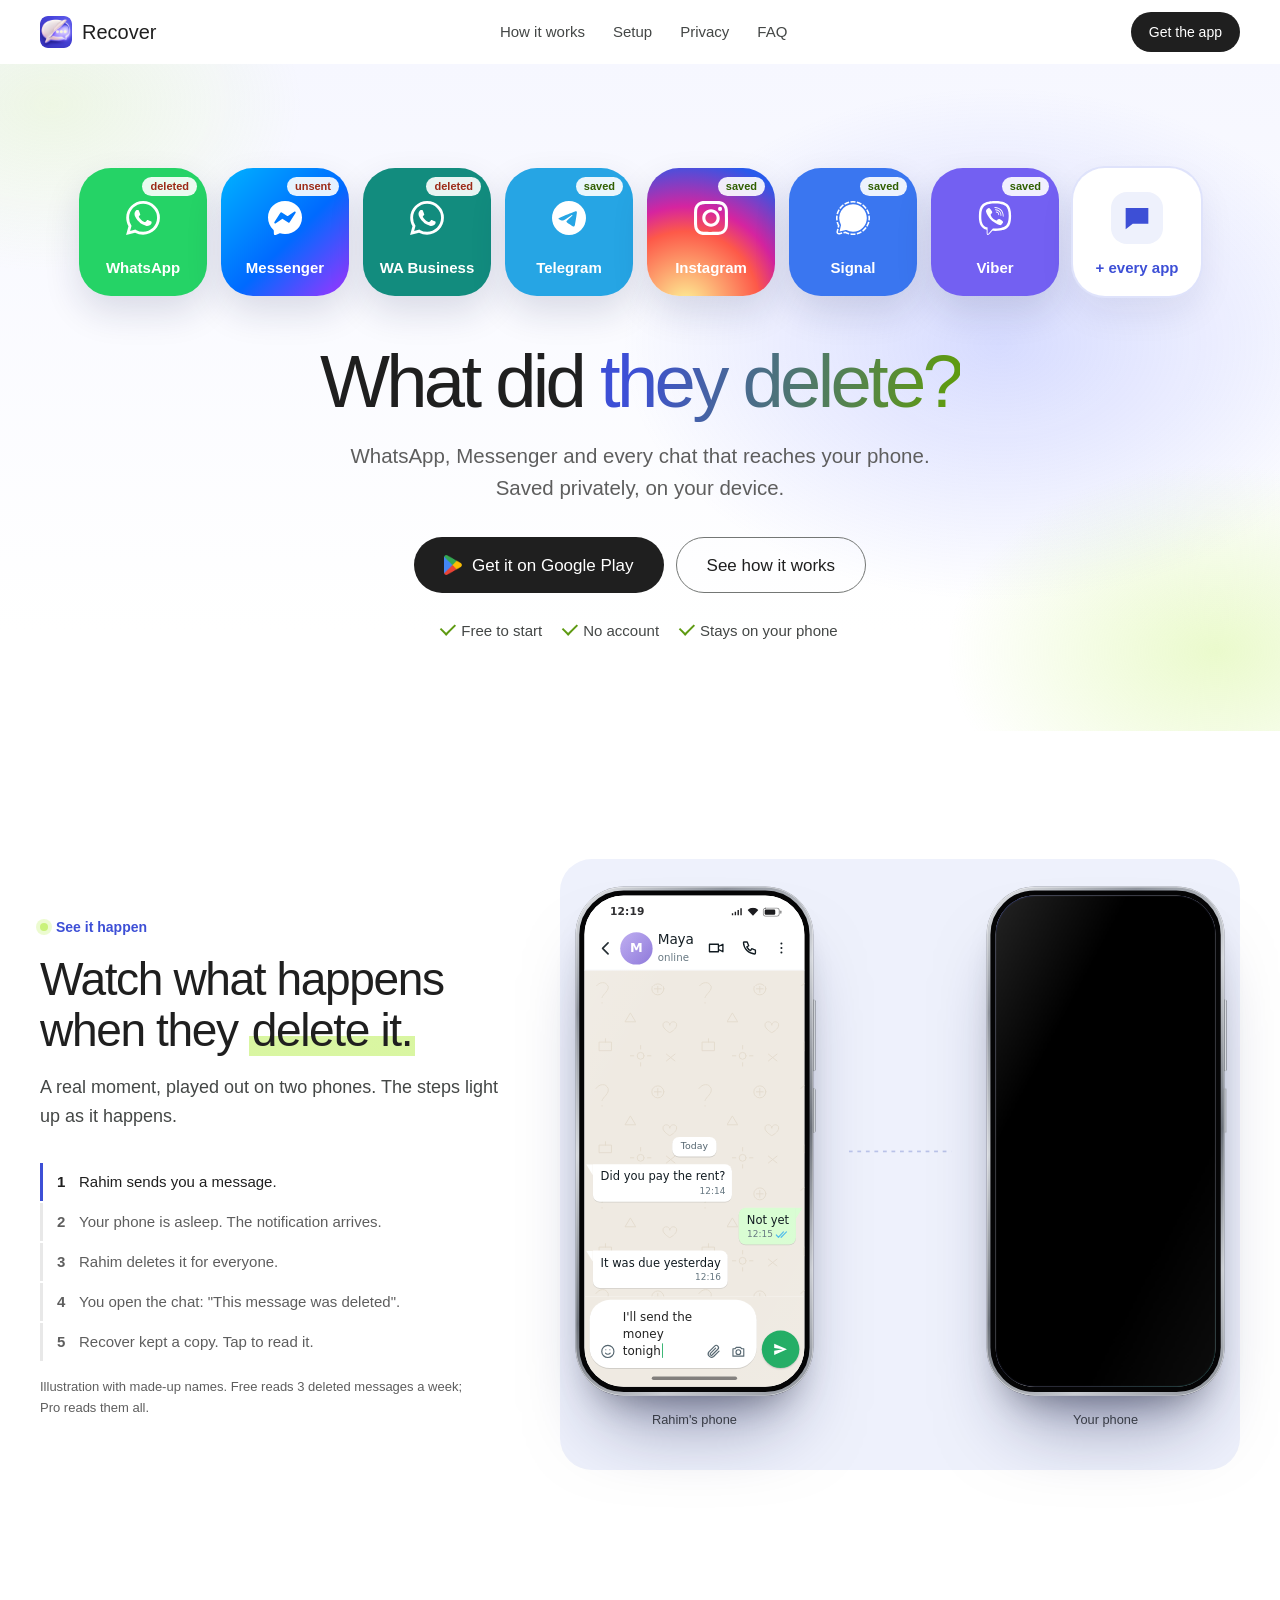
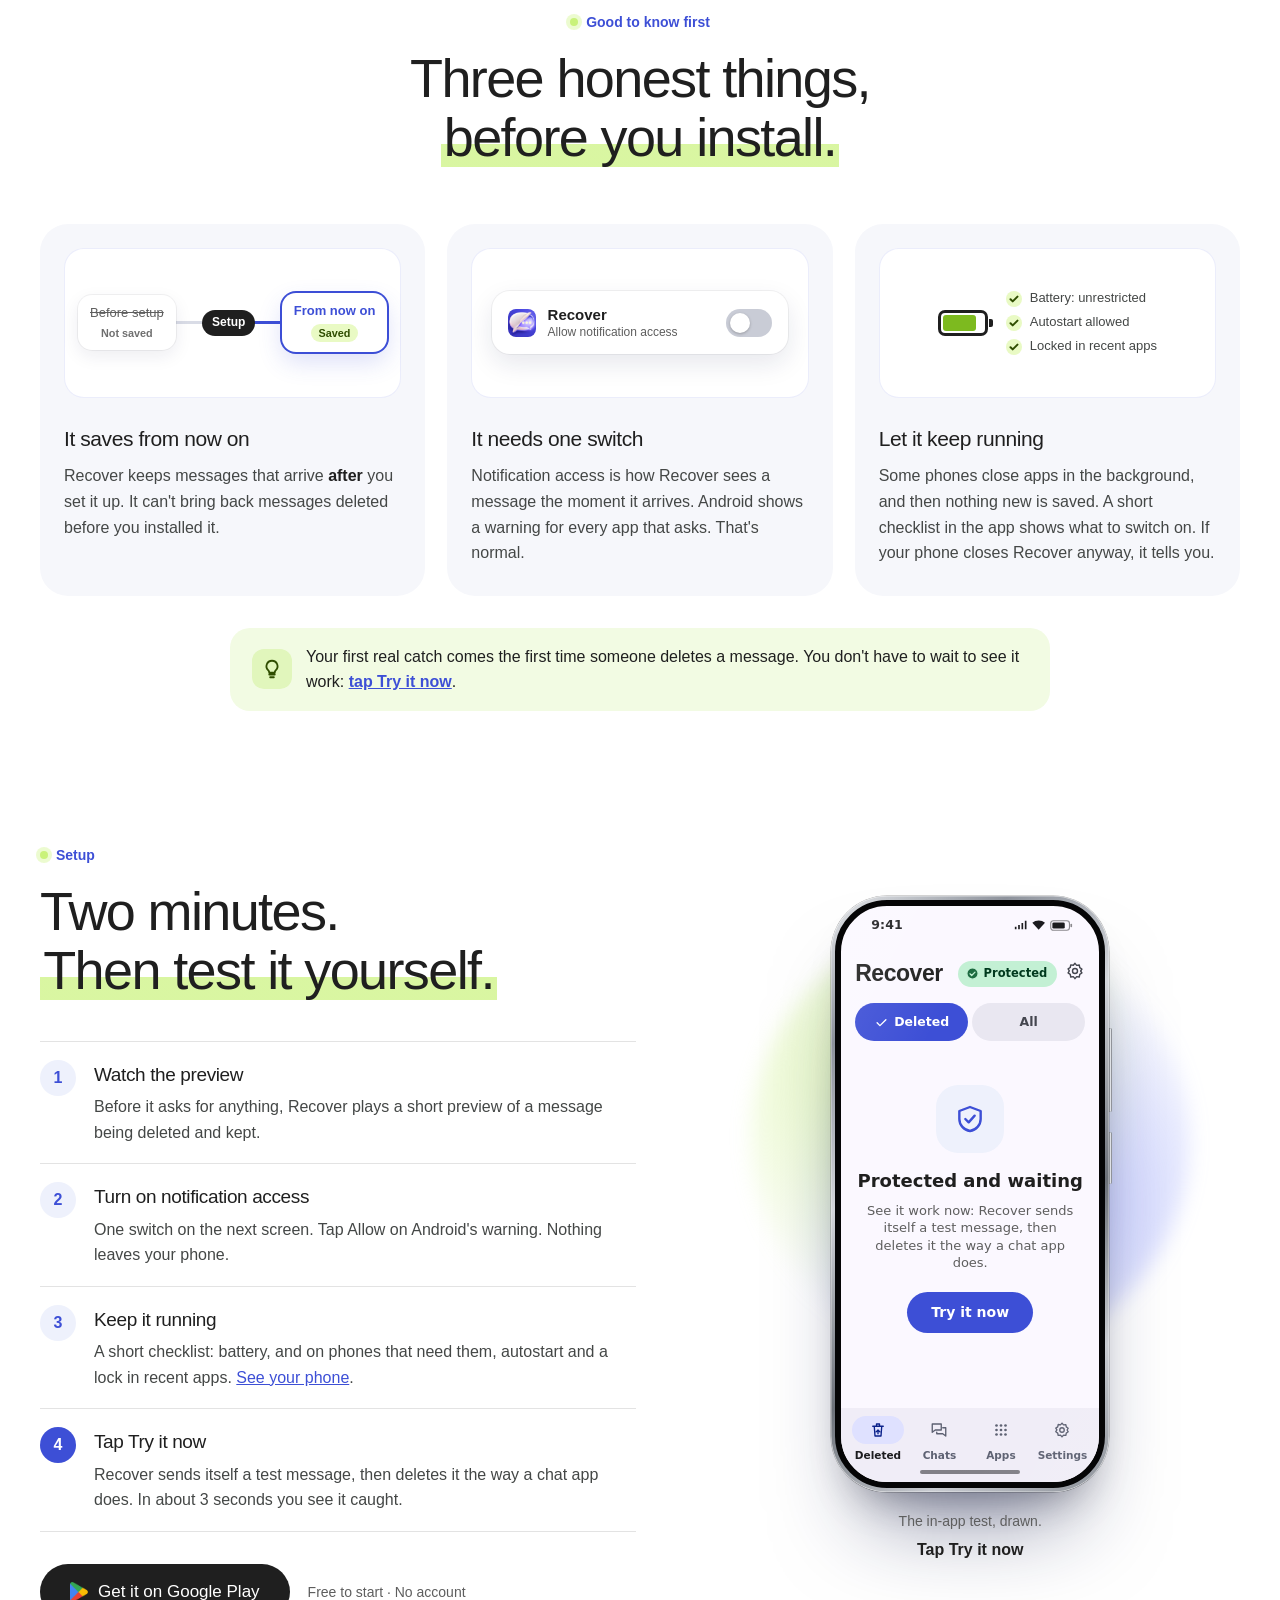
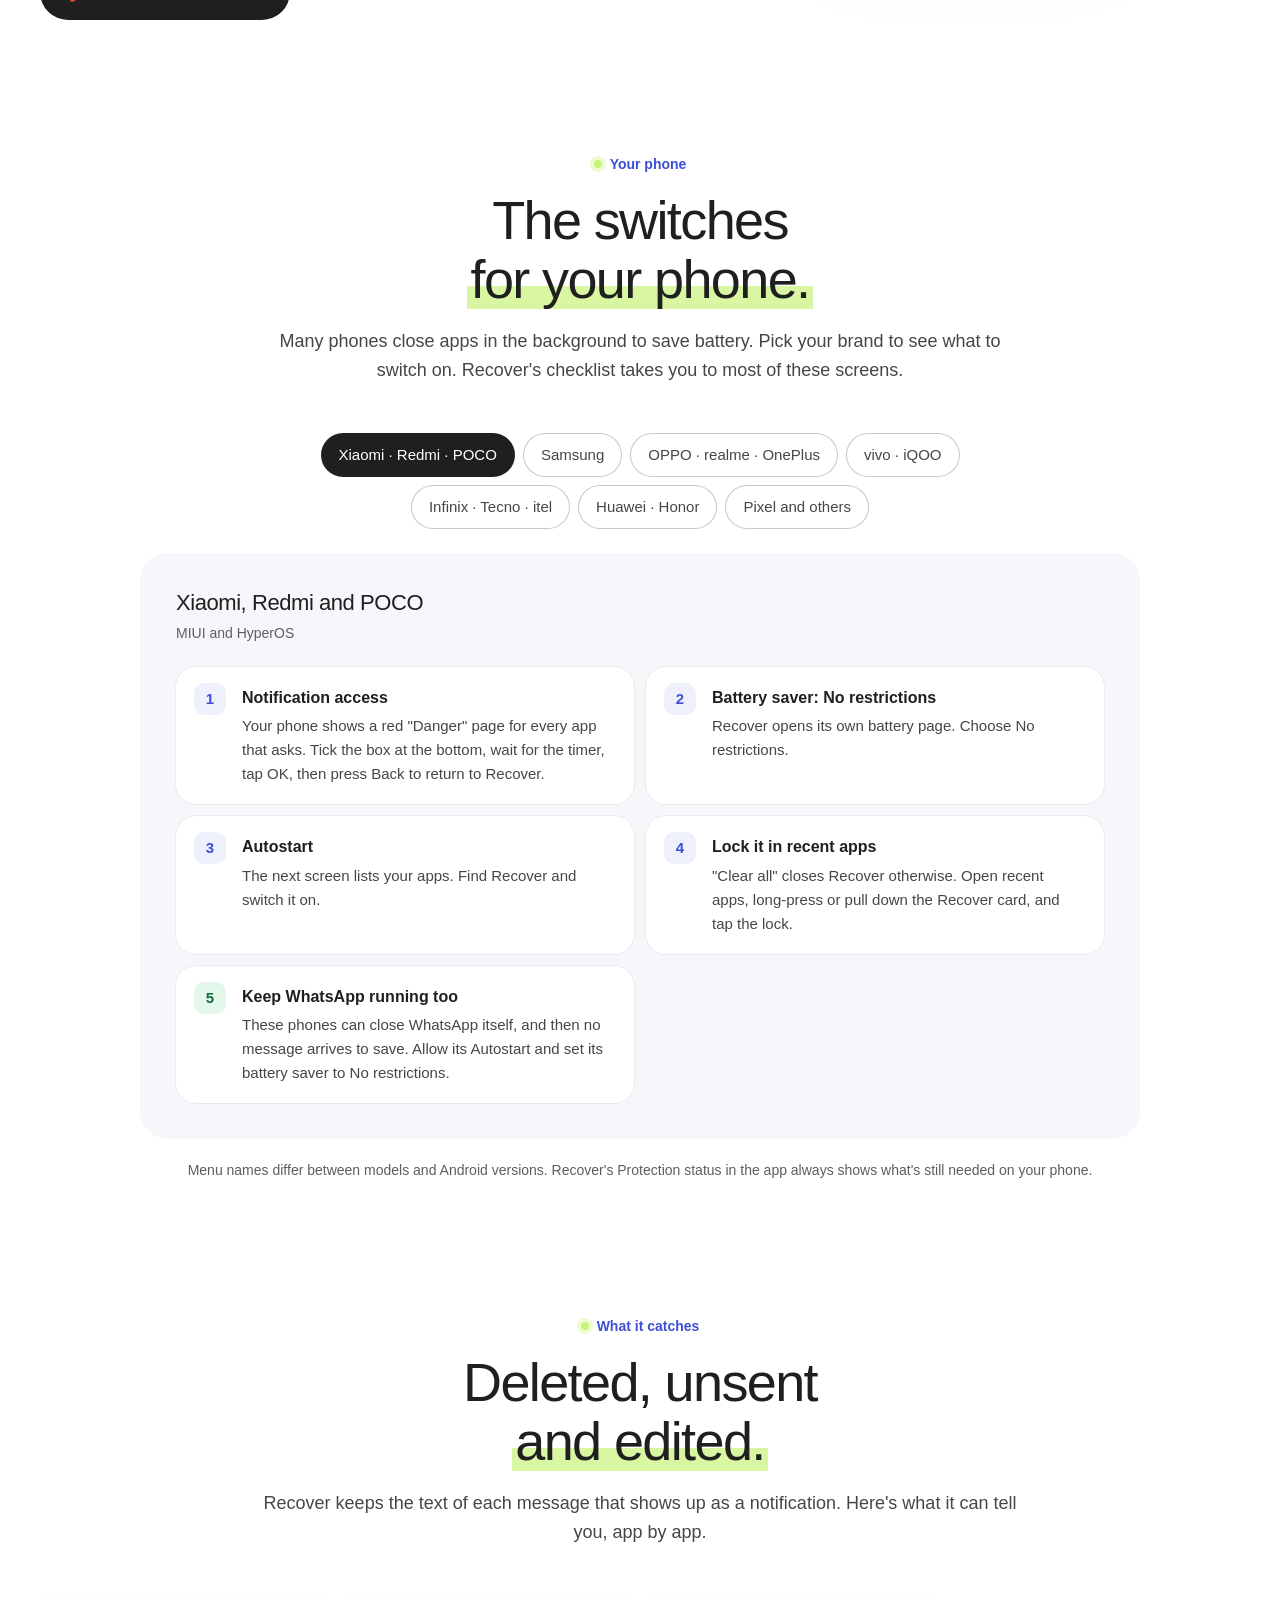
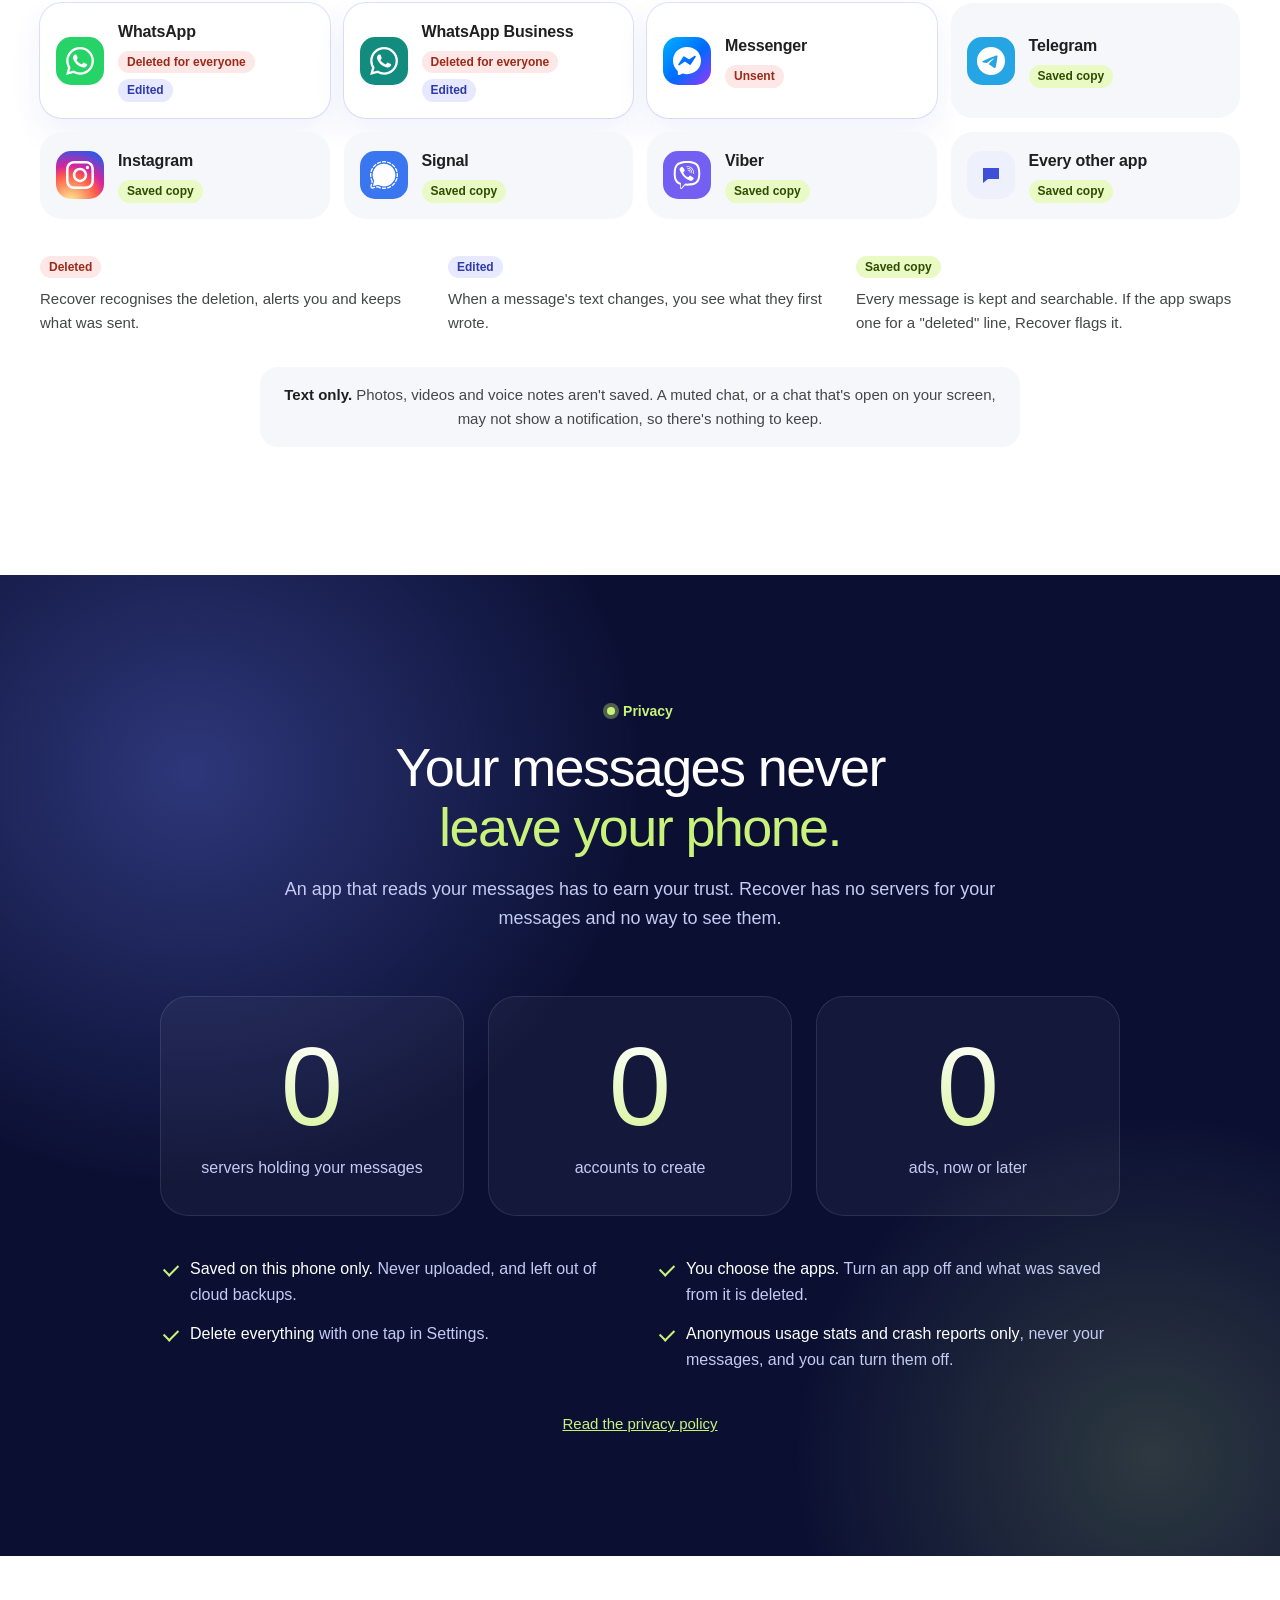
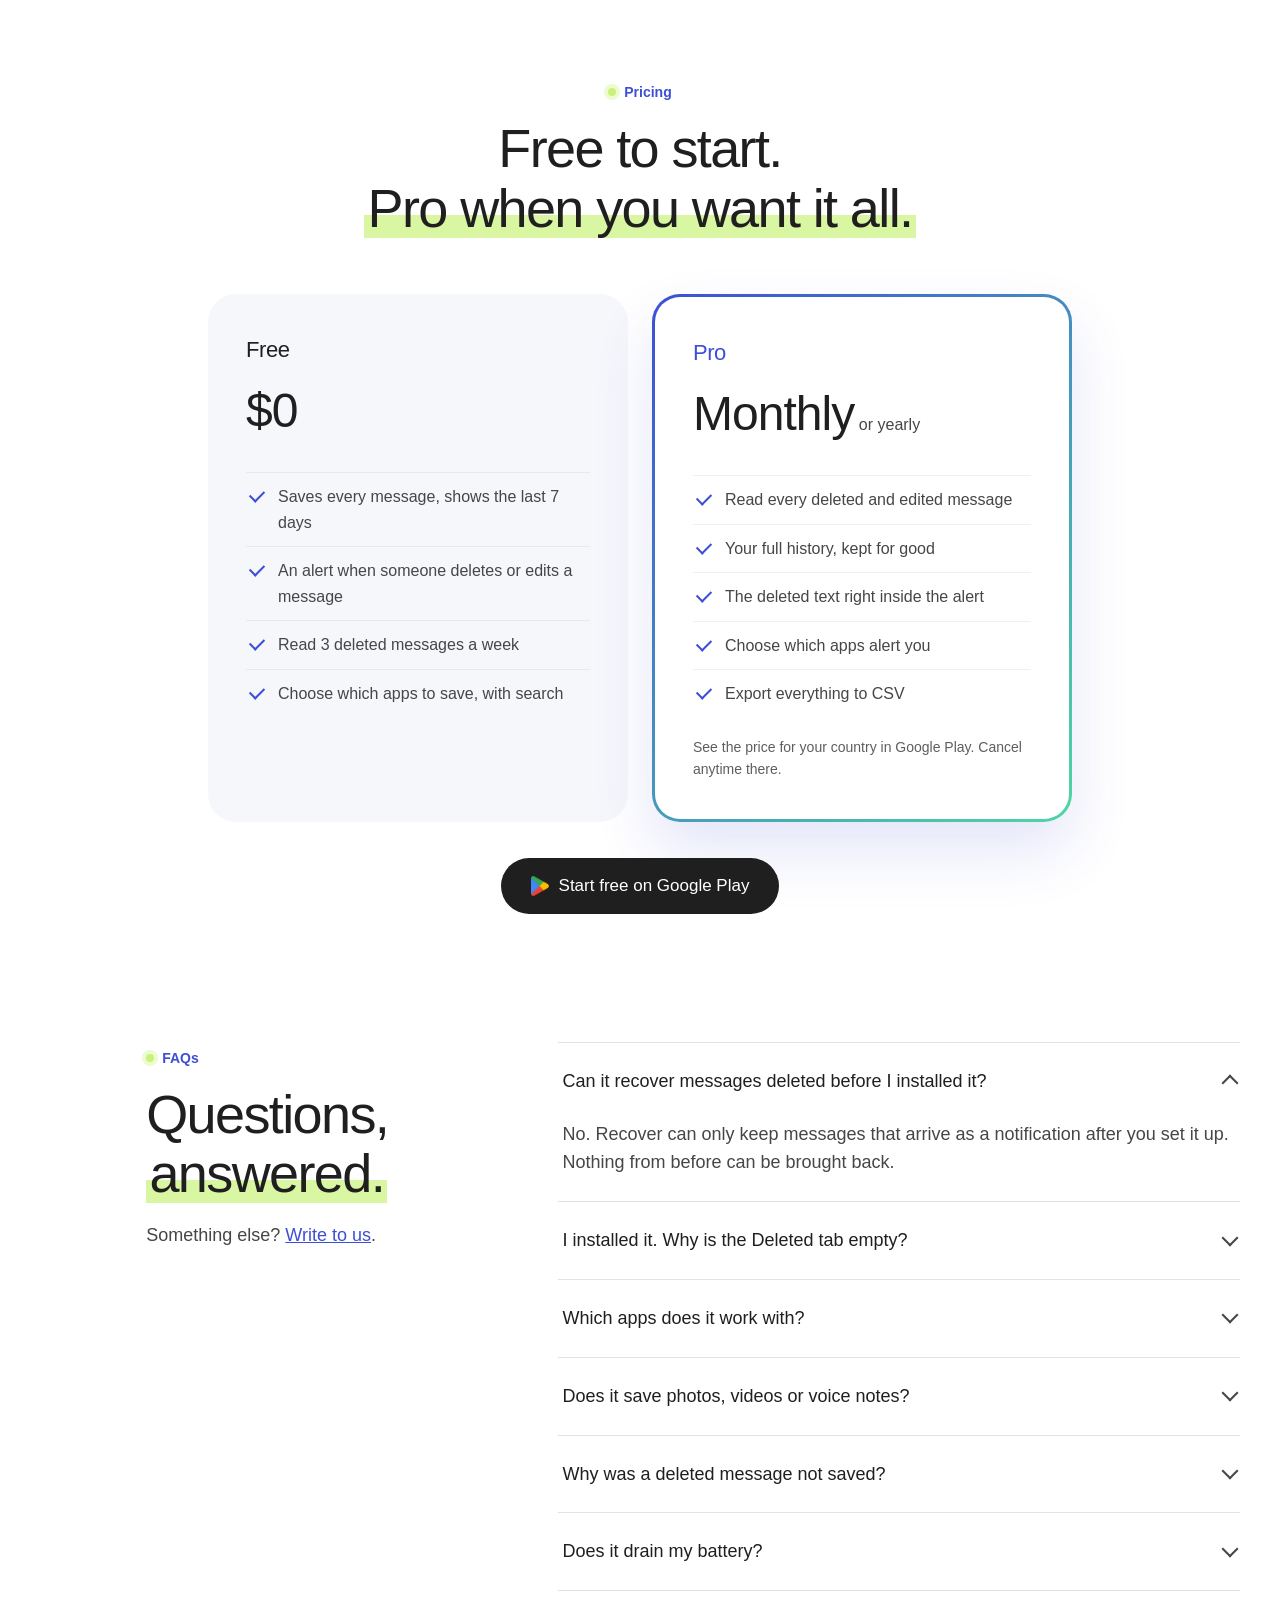
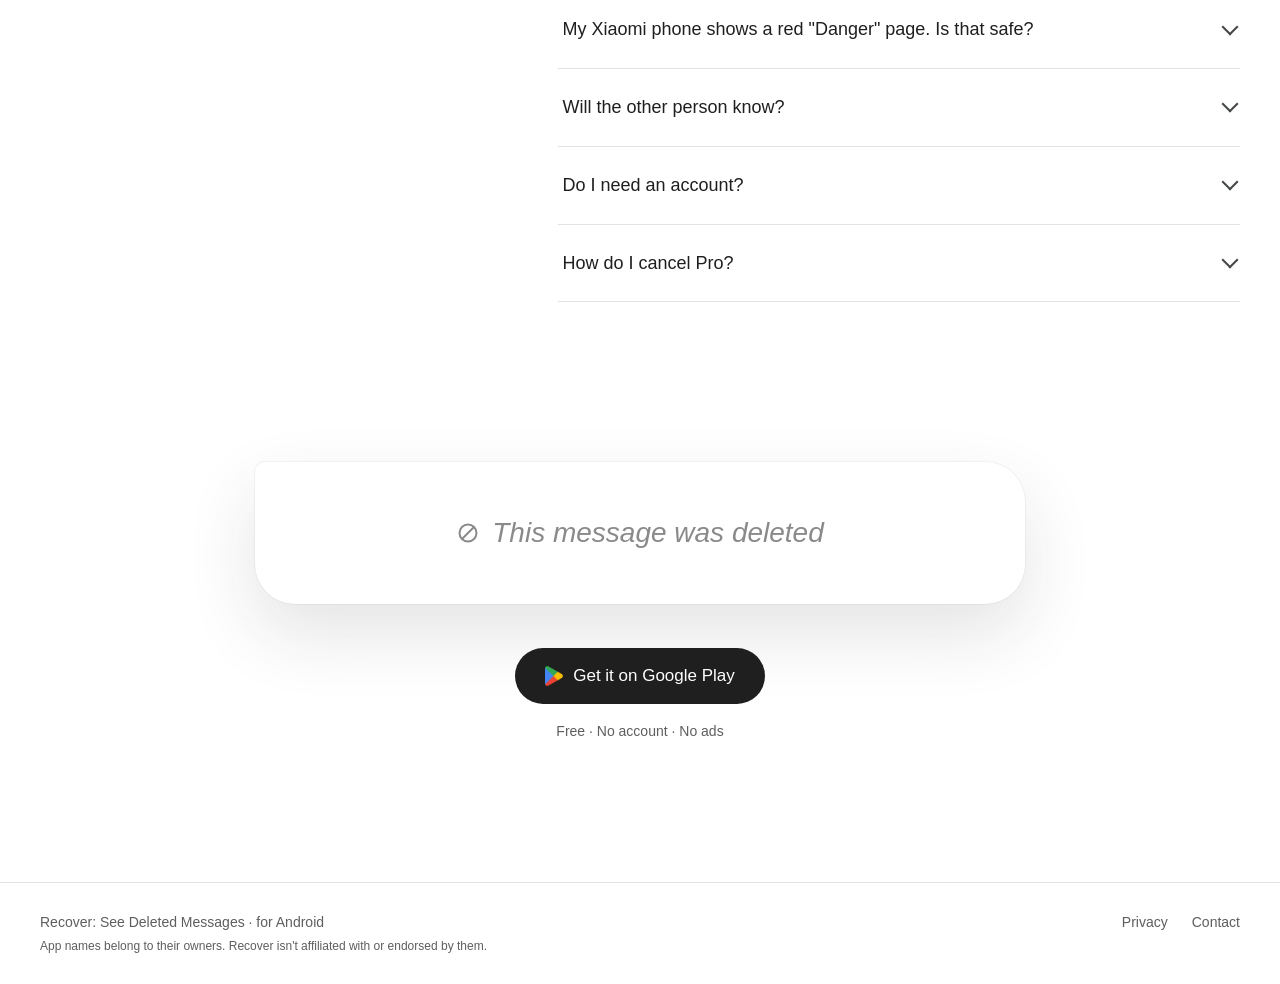
==== commit 8f32e0c3: "Pricing: no fixed Pro price (Play shows the local price) Co-Authored-By: Claude Opus 5.5 <noreply@an" ====
--- a/index.html
+++ b/index.html
@@ -23,7 +23,7 @@
 <meta property="og:image:width" content="1200">
 <meta property="og:image:height" content="630">
 <meta property="og:image:alt" content="Recover: they deleted it, you can still read it.">
-<link rel="stylesheet" href="styles.css?v=1793400000">
+<link rel="stylesheet" href="styles.css?v=1793500000">
 <script type="application/ld+json">
 {"@context":"https://schema.org","@type":"SoftwareApplication","name":"Recover: See Deleted Messages","alternateName":"NothingLost","operatingSystem":"Android",
  "applicationCategory":"UtilitiesApplication","url":"https://recover.matrabhed.com/",
@@ -389,7 +389,7 @@
     <div class="wrap">
       <div class="sec-head reveal">
         <p class="kicker">Pricing</p>
-        <h2 class="sec-title" id="pricing-h">Free to start.<br><em>Pro for less than a coffee.</em></h2>
+        <h2 class="sec-title" id="pricing-h">Free to start.<br><em>Pro when you want it all.</em></h2>
       </div>
       <div class="p-cards reveal">
         <div class="p-card">
@@ -404,7 +404,7 @@
         </div>
         <div class="p-card pro">
           <h3>Pro</h3>
-          <p class="p-amt">$0.99<small> a month</small></p>
+          <p class="p-amt">Monthly<small> or yearly</small></p>
           <ul>
             <li>Read every deleted and edited message</li>
             <li>Your full history, kept for good</li>
@@ -412,7 +412,7 @@
             <li>Choose which apps alert you</li>
             <li>Export everything to CSV</li>
           </ul>
-          <p class="p-note">Monthly or yearly. Cancel anytime in Google Play. Prices may differ in your country.</p>
+          <p class="p-note">See the price for your country in Google Play. Cancel anytime there.</p>
         </div>
       </div>
       <div class="p-cta reveal">
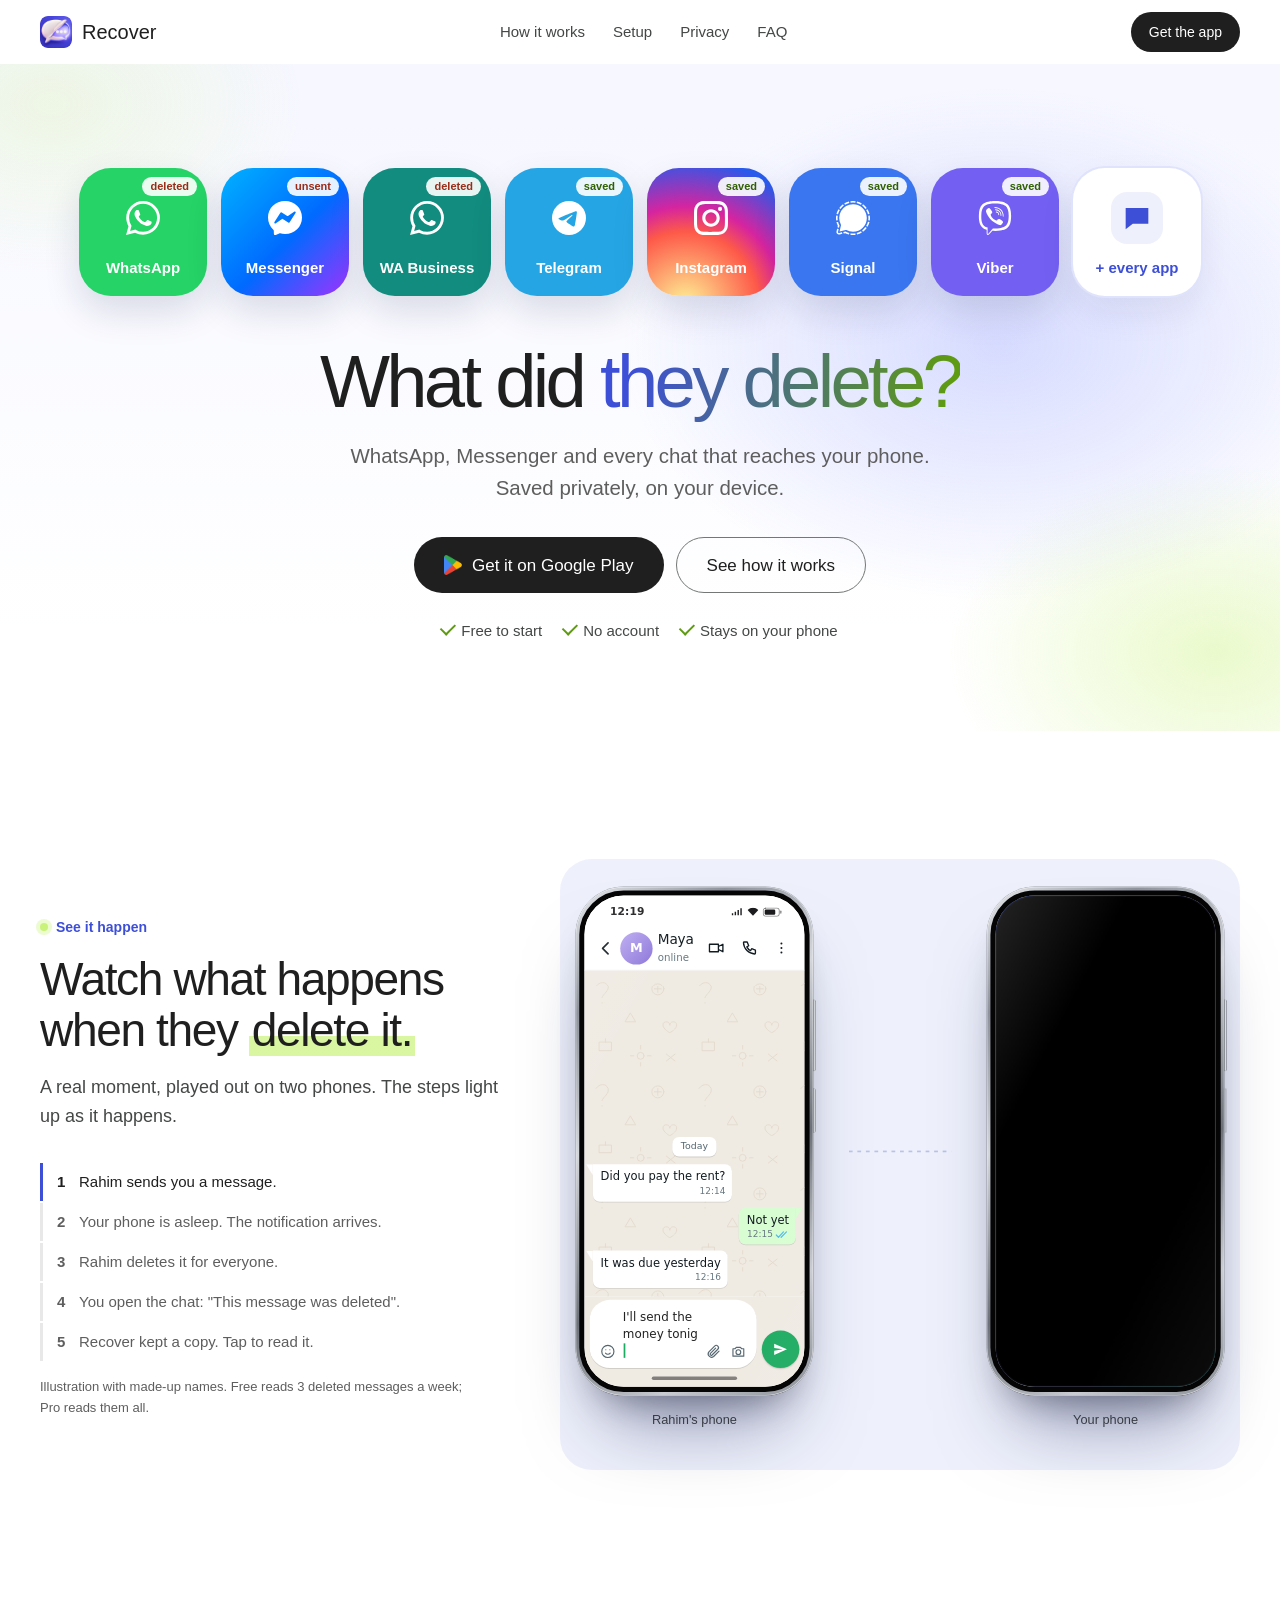
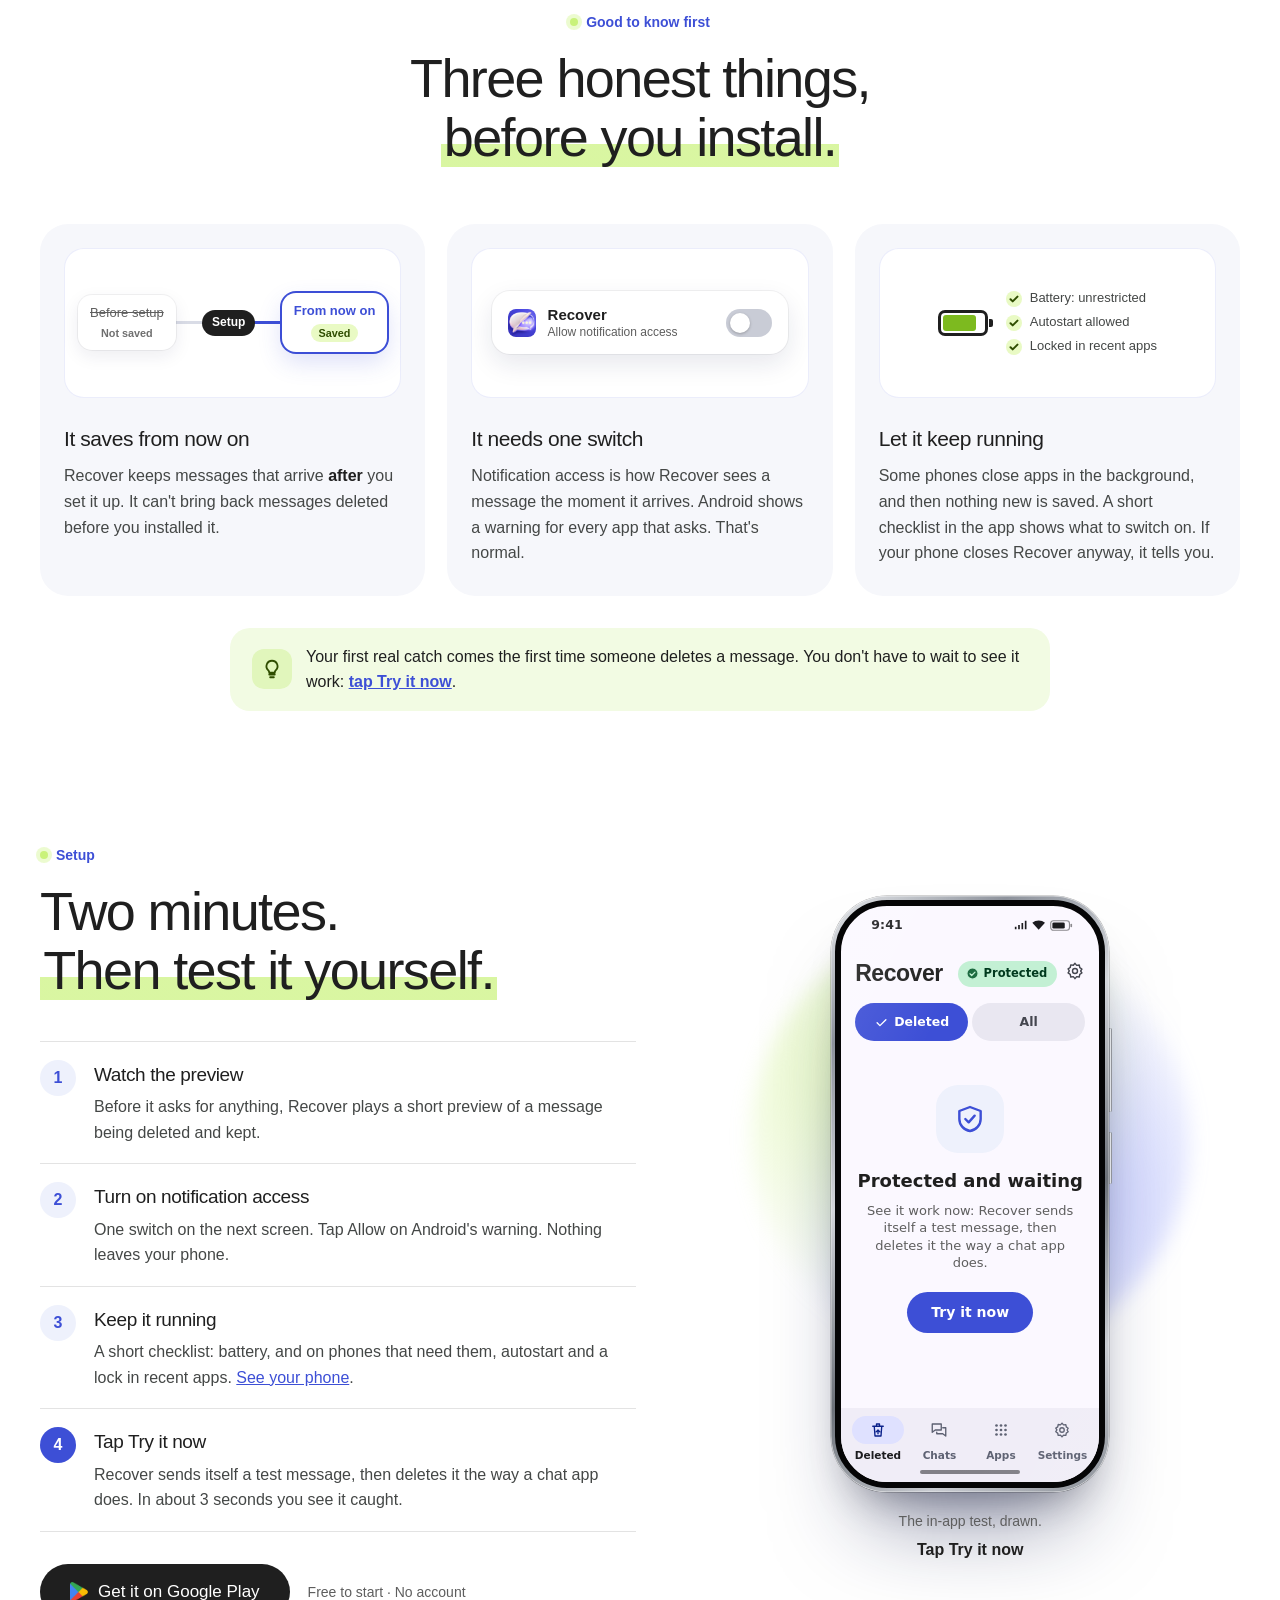
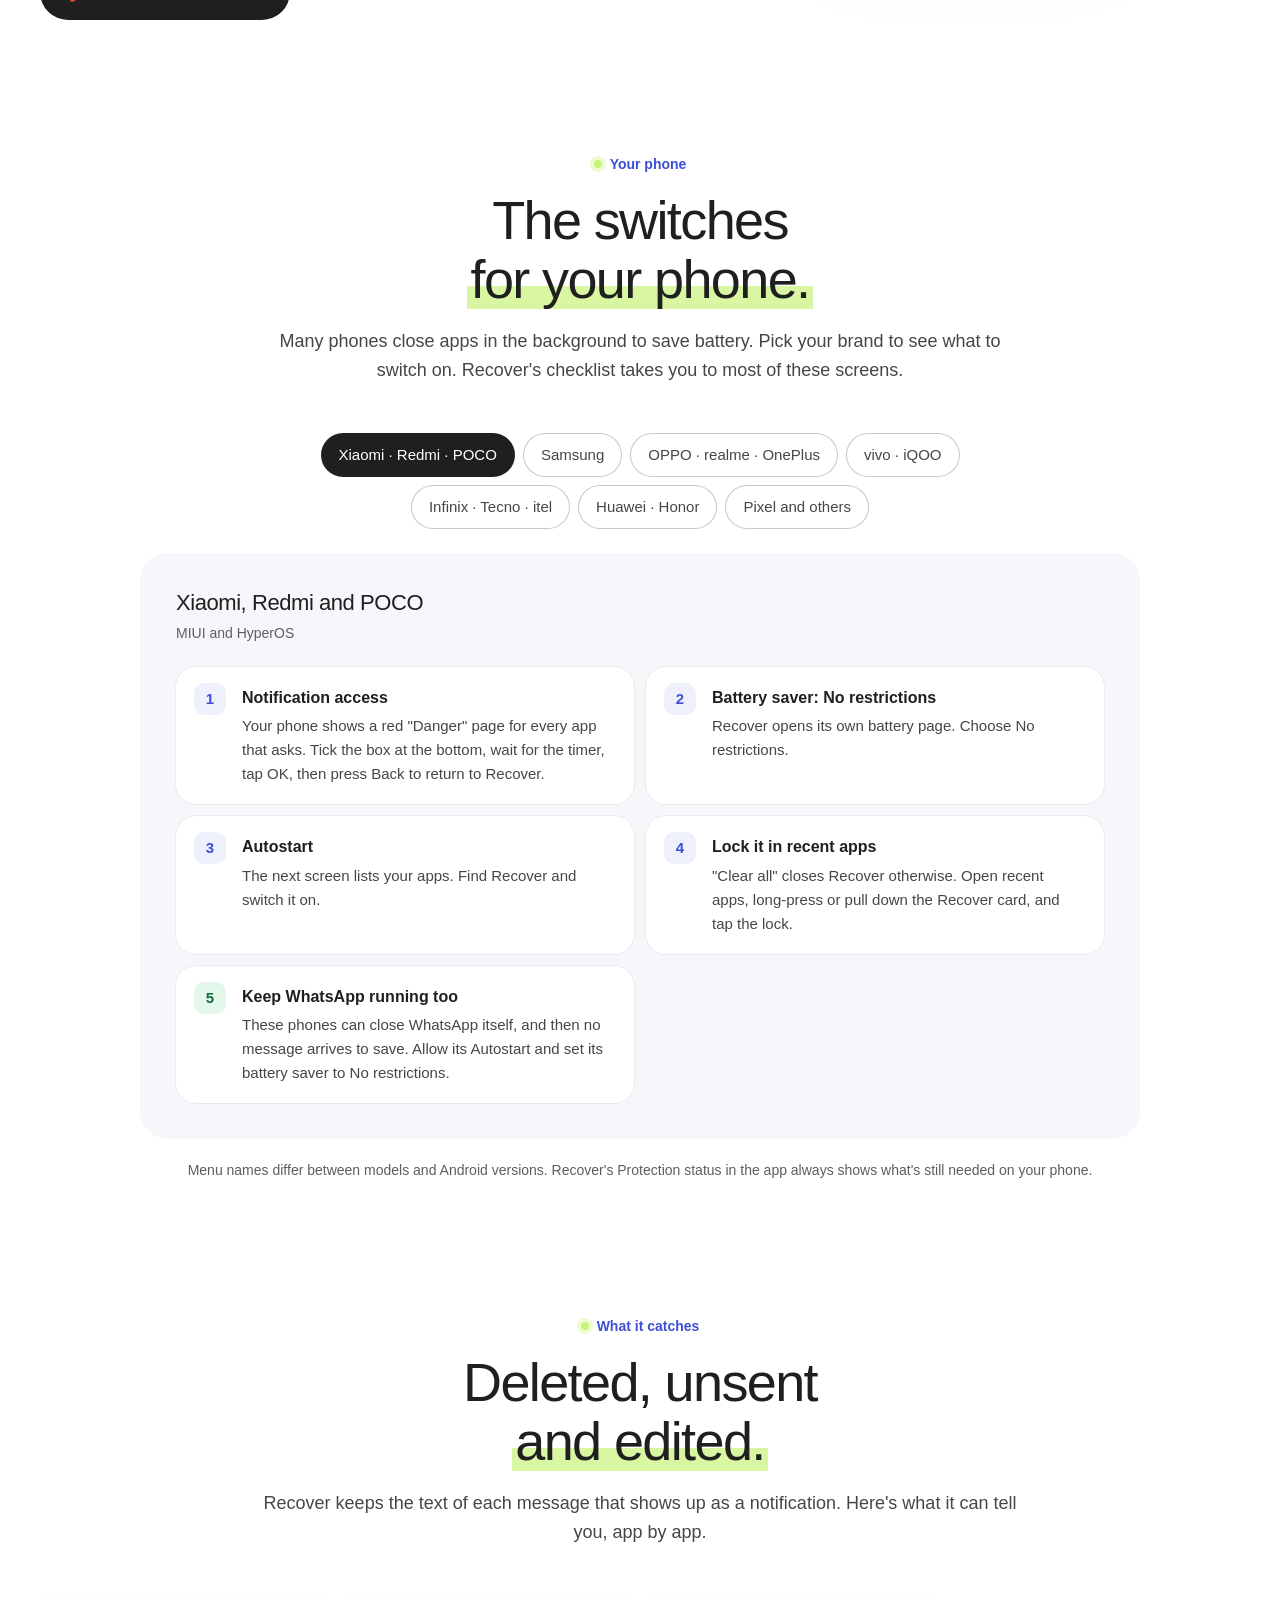
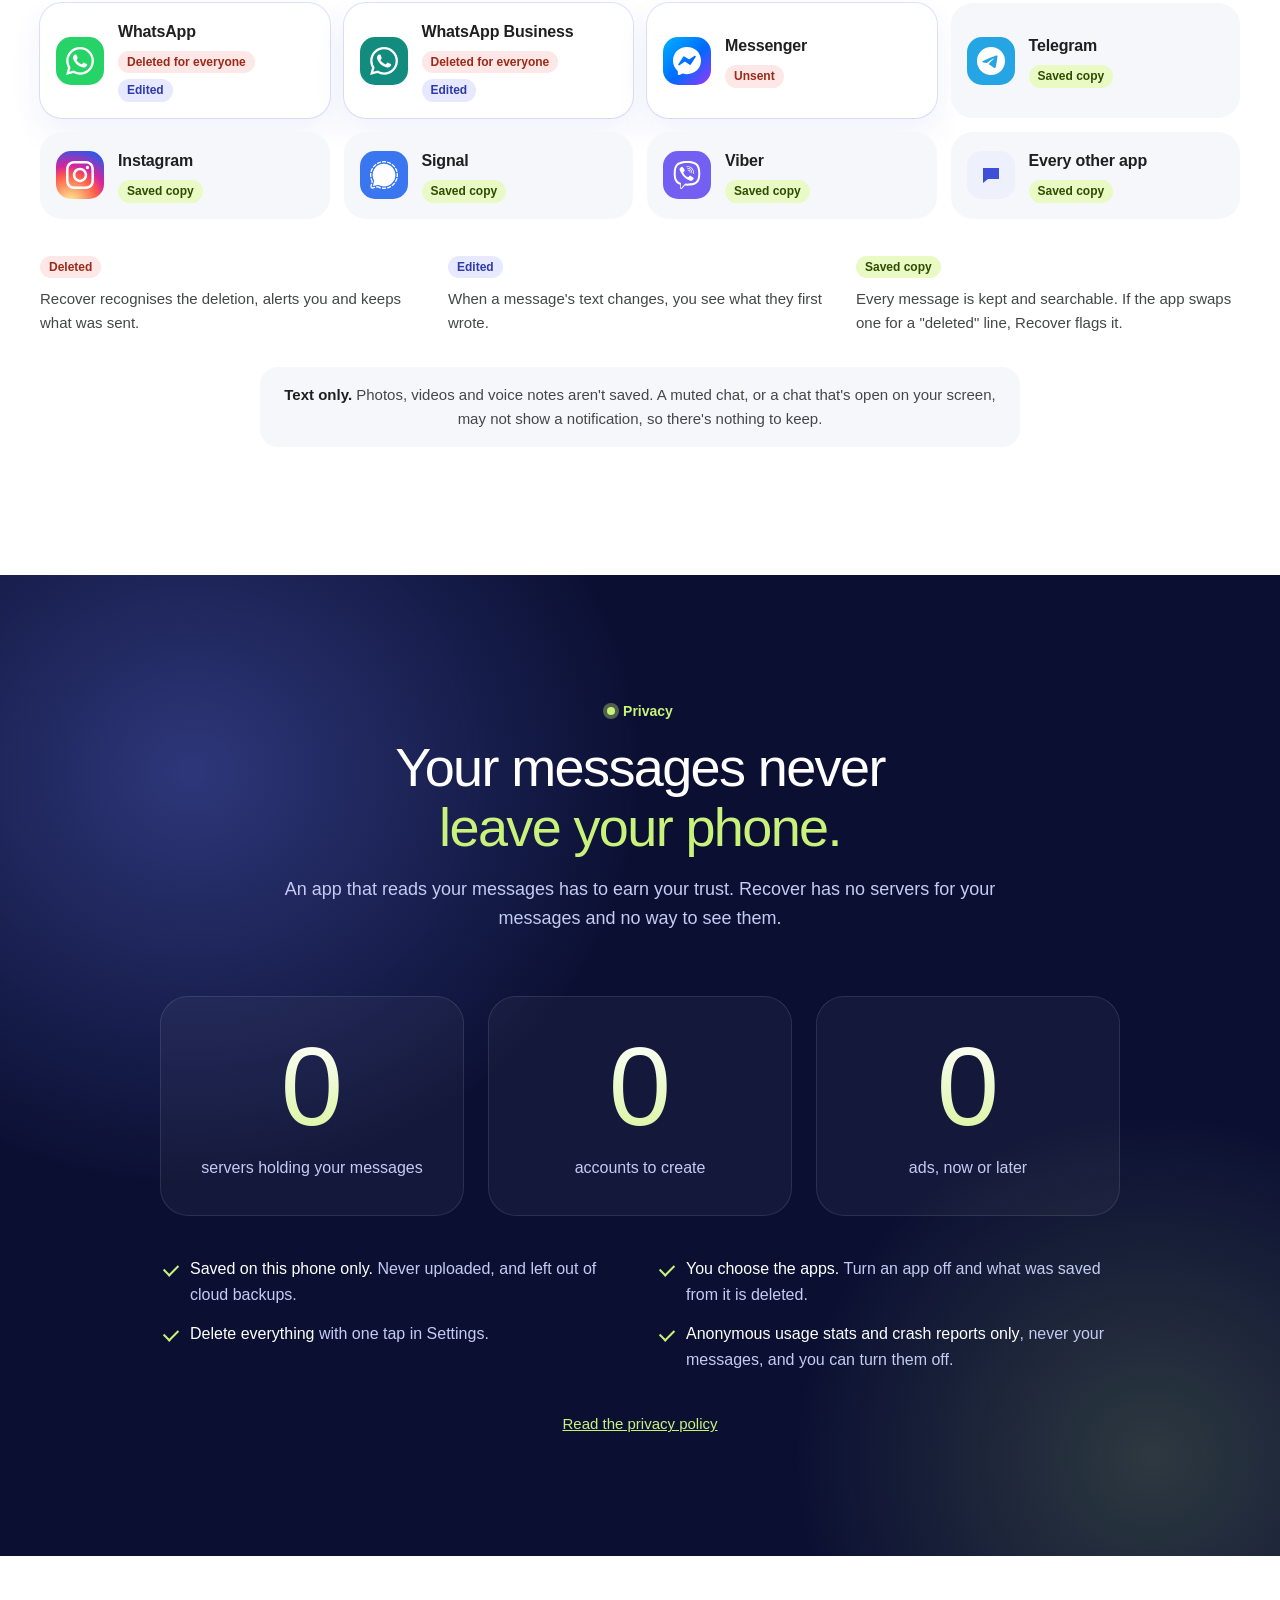
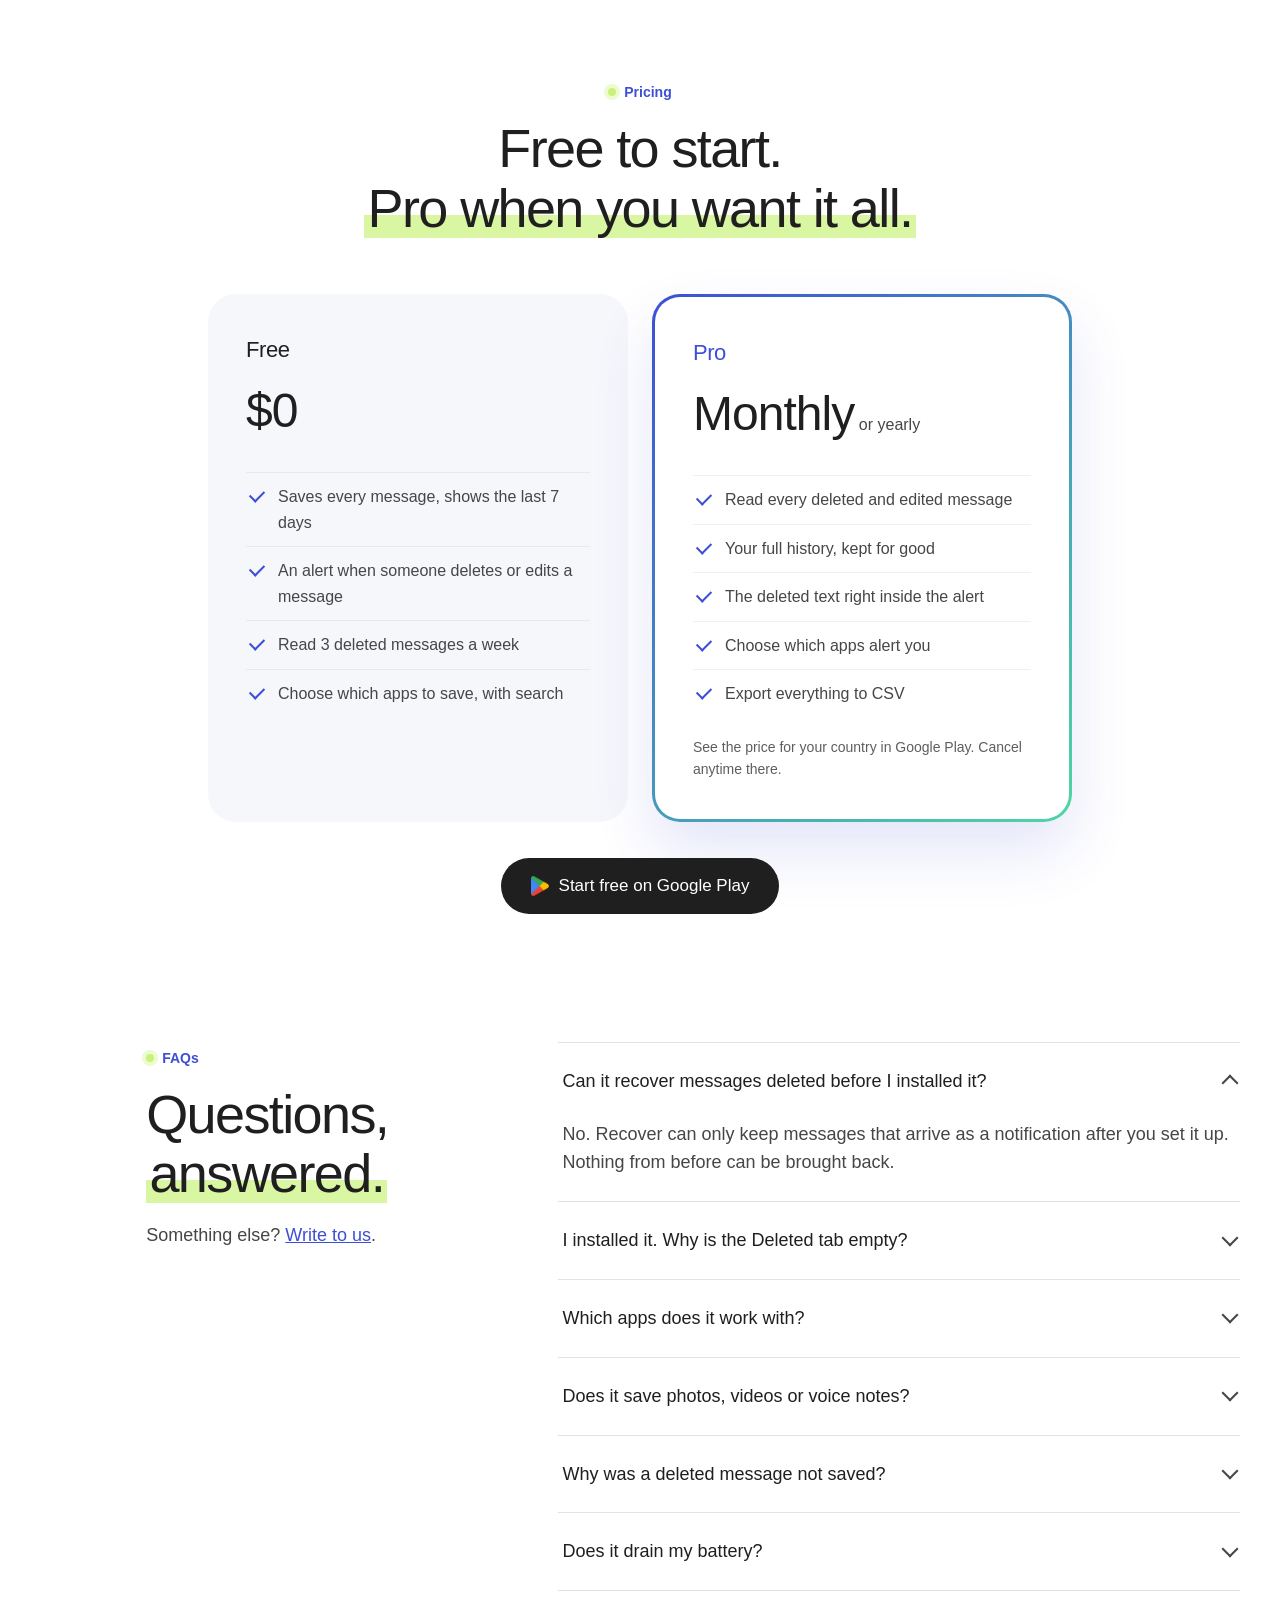
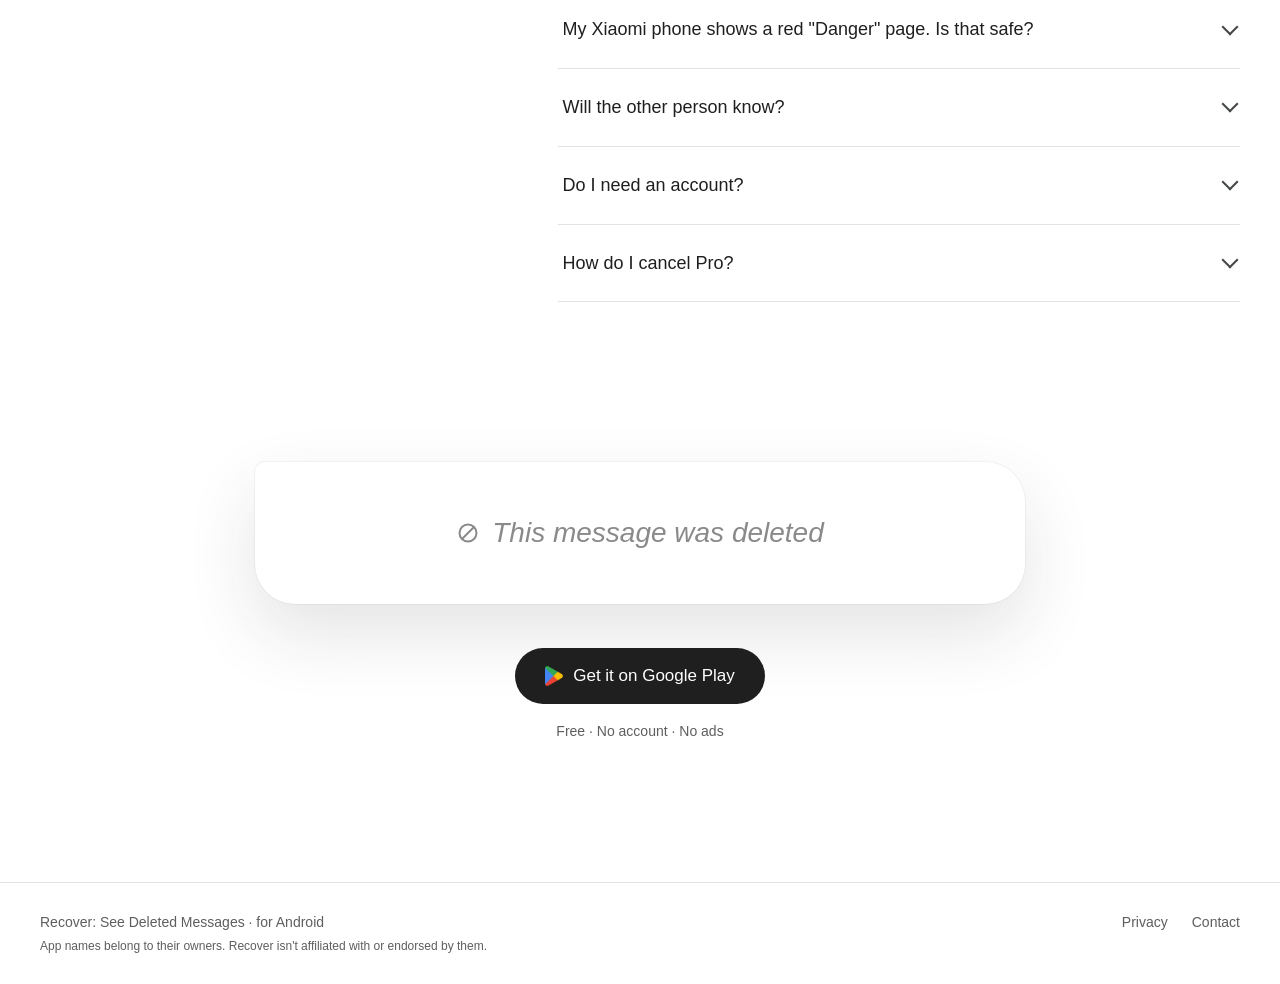
==== commit b436f652: "Share preview and title: see unsent and deleted messages (matches the new Play title) Co-Authored-By" ====
--- a/index.html
+++ b/index.html
@@ -3,20 +3,20 @@
 <head>
 <meta charset="utf-8">
 <meta name="viewport" content="width=device-width, initial-scale=1">
-<title>Recover: See Deleted Messages on Android</title>
-<meta name="description" content="Someone deleted or edited a message before you could read it? Recover keeps a private copy of the messages that reach your phone, so you can still see what they sent. No account, no ads.">
+<title>Recover: See Unsent and Deleted Messages on Android</title>
+<meta name="description" content="Someone unsent, deleted or edited a message before you could read it? Recover keeps a private copy of the messages that reach your phone, so you can still see what they sent. No account, no ads.">
 <link rel="canonical" href="https://recover.matrabhed.com/">
 <meta name="theme-color" content="#3D4FD6">
 <link rel="icon" href="assets/favicon-32.png" sizes="32x32">
 <link rel="apple-touch-icon" href="assets/apple-touch-icon.png">
 <meta property="og:type" content="website">
-<meta property="og:title" content="Recover: See Deleted Messages">
-<meta property="og:description" content="A private copy of the messages that reach your phone. When someone deletes one, you still see what they sent.">
+<meta property="og:title" content="Recover: See Unsent and Deleted Messages">
+<meta property="og:description" content="A private copy of the messages that reach your phone. When someone unsends or deletes one, you still see what they sent.">
 <meta property="og:url" content="https://recover.matrabhed.com/">
 <meta property="og:image" content="https://recover.matrabhed.com/assets/og-recover.png">
 <meta name="twitter:card" content="summary_large_image">
-<meta name="twitter:title" content="Recover: See Deleted Messages">
-<meta name="twitter:description" content="A private copy of the messages that reach your phone. When someone deletes one, you still see what they sent.">
+<meta name="twitter:title" content="Recover: See Unsent and Deleted Messages">
+<meta name="twitter:description" content="A private copy of the messages that reach your phone. When someone unsends or deletes one, you still see what they sent.">
 <meta name="twitter:image" content="https://recover.matrabhed.com/assets/og-recover.png">
 <meta name="twitter:image:alt" content="Recover: they deleted it, you can still read it.">
 <meta property="og:site_name" content="Recover">
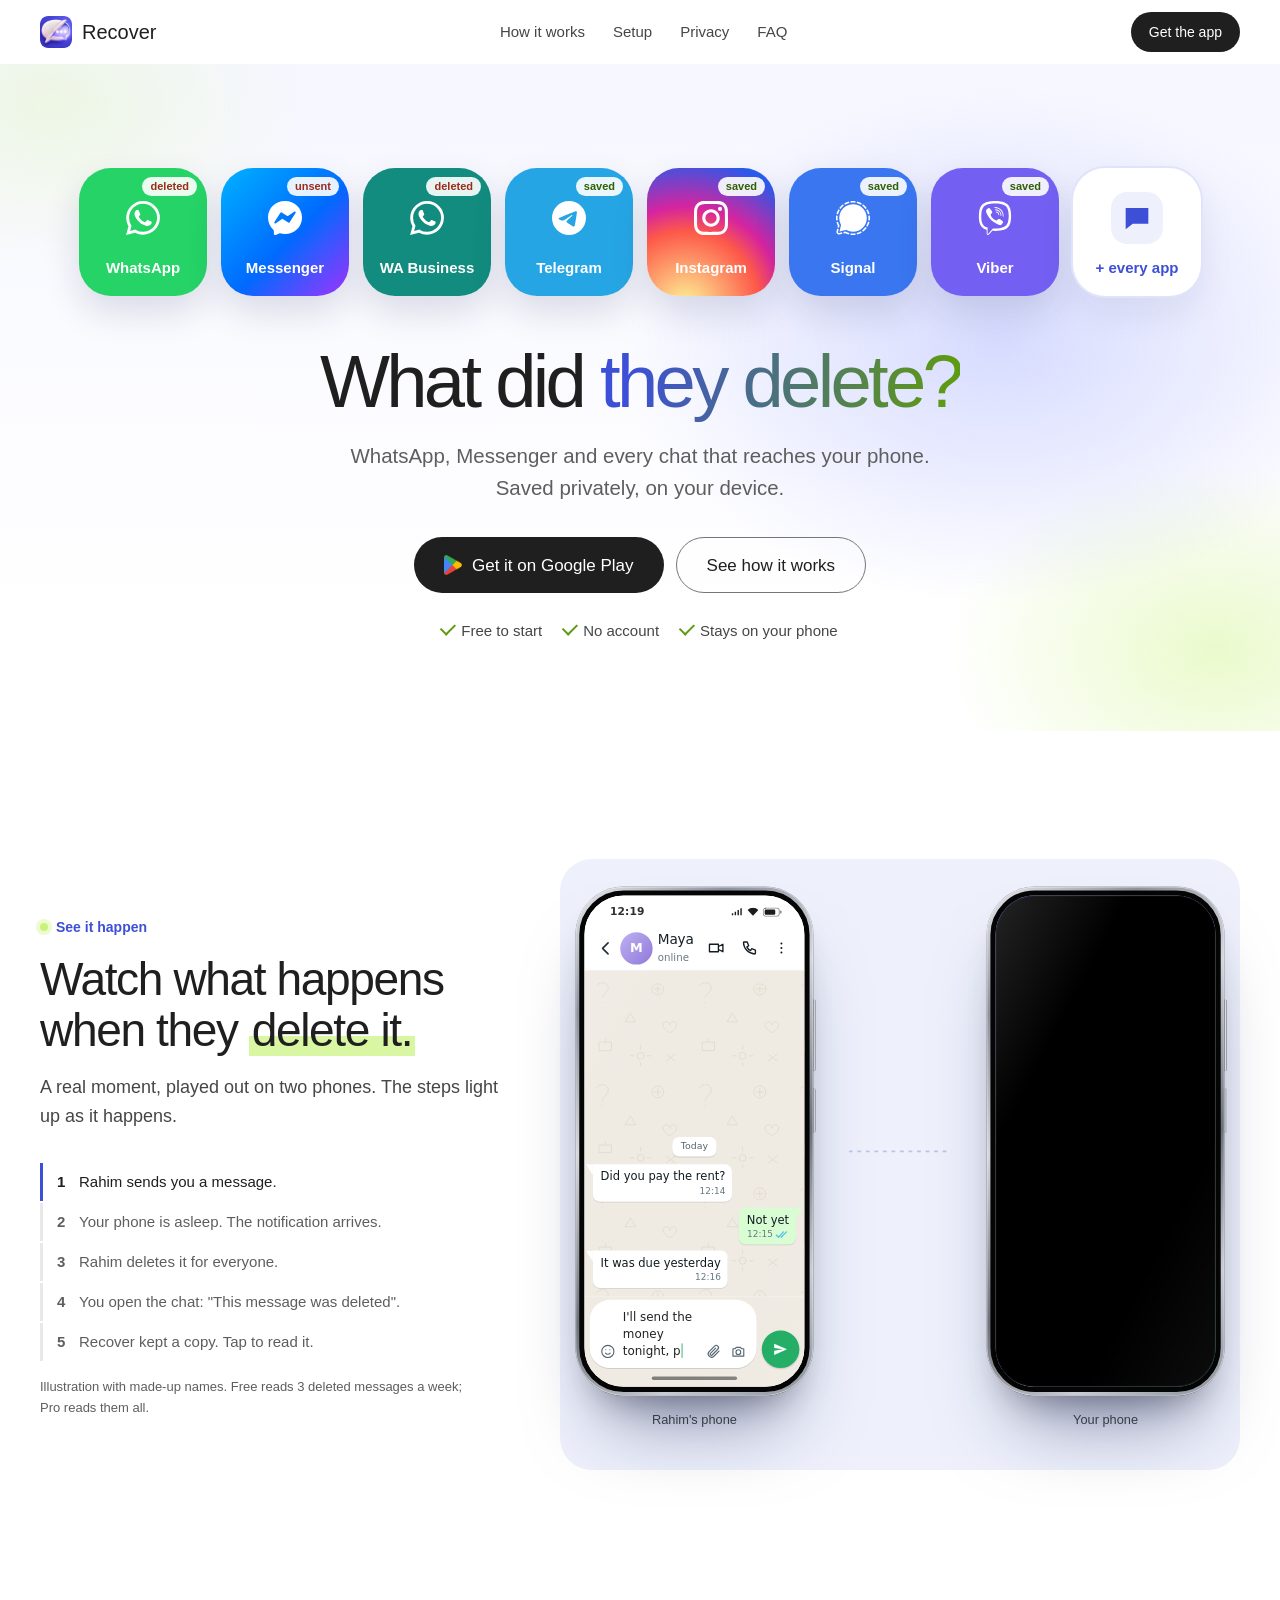
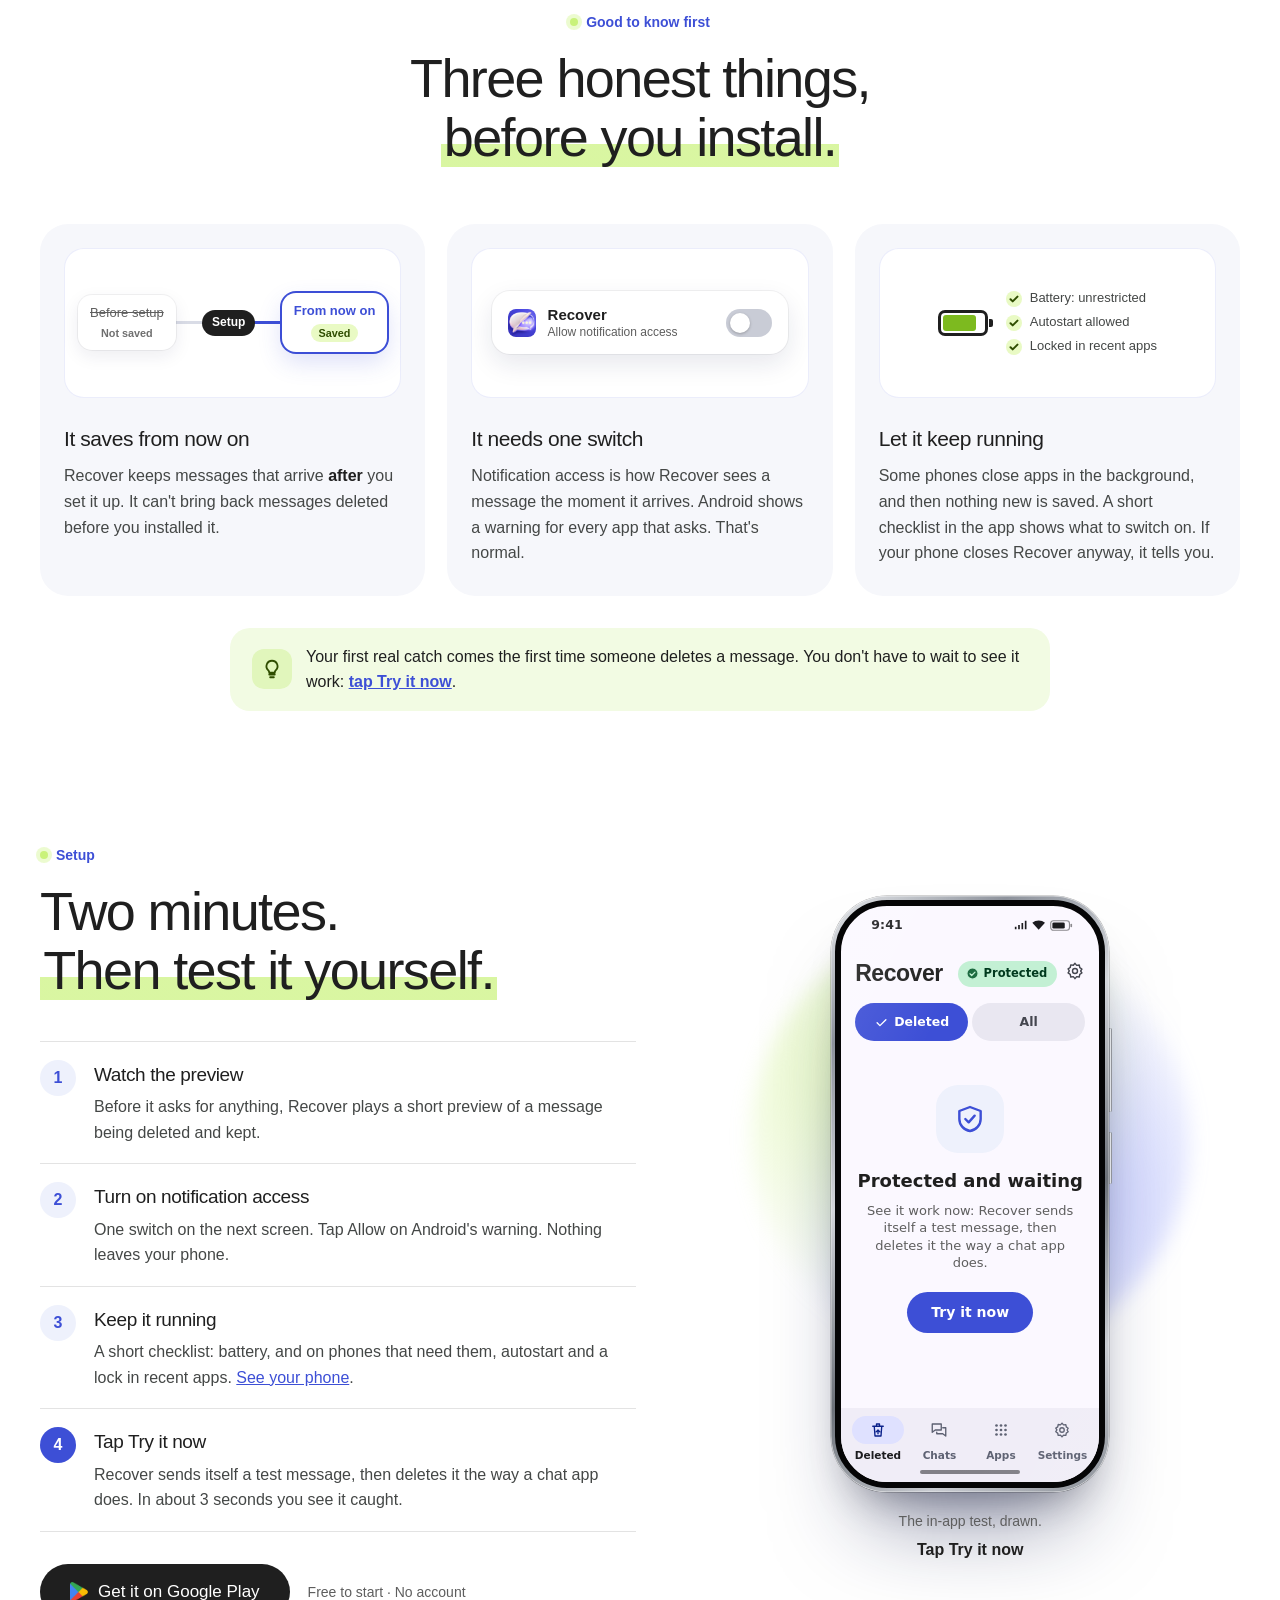
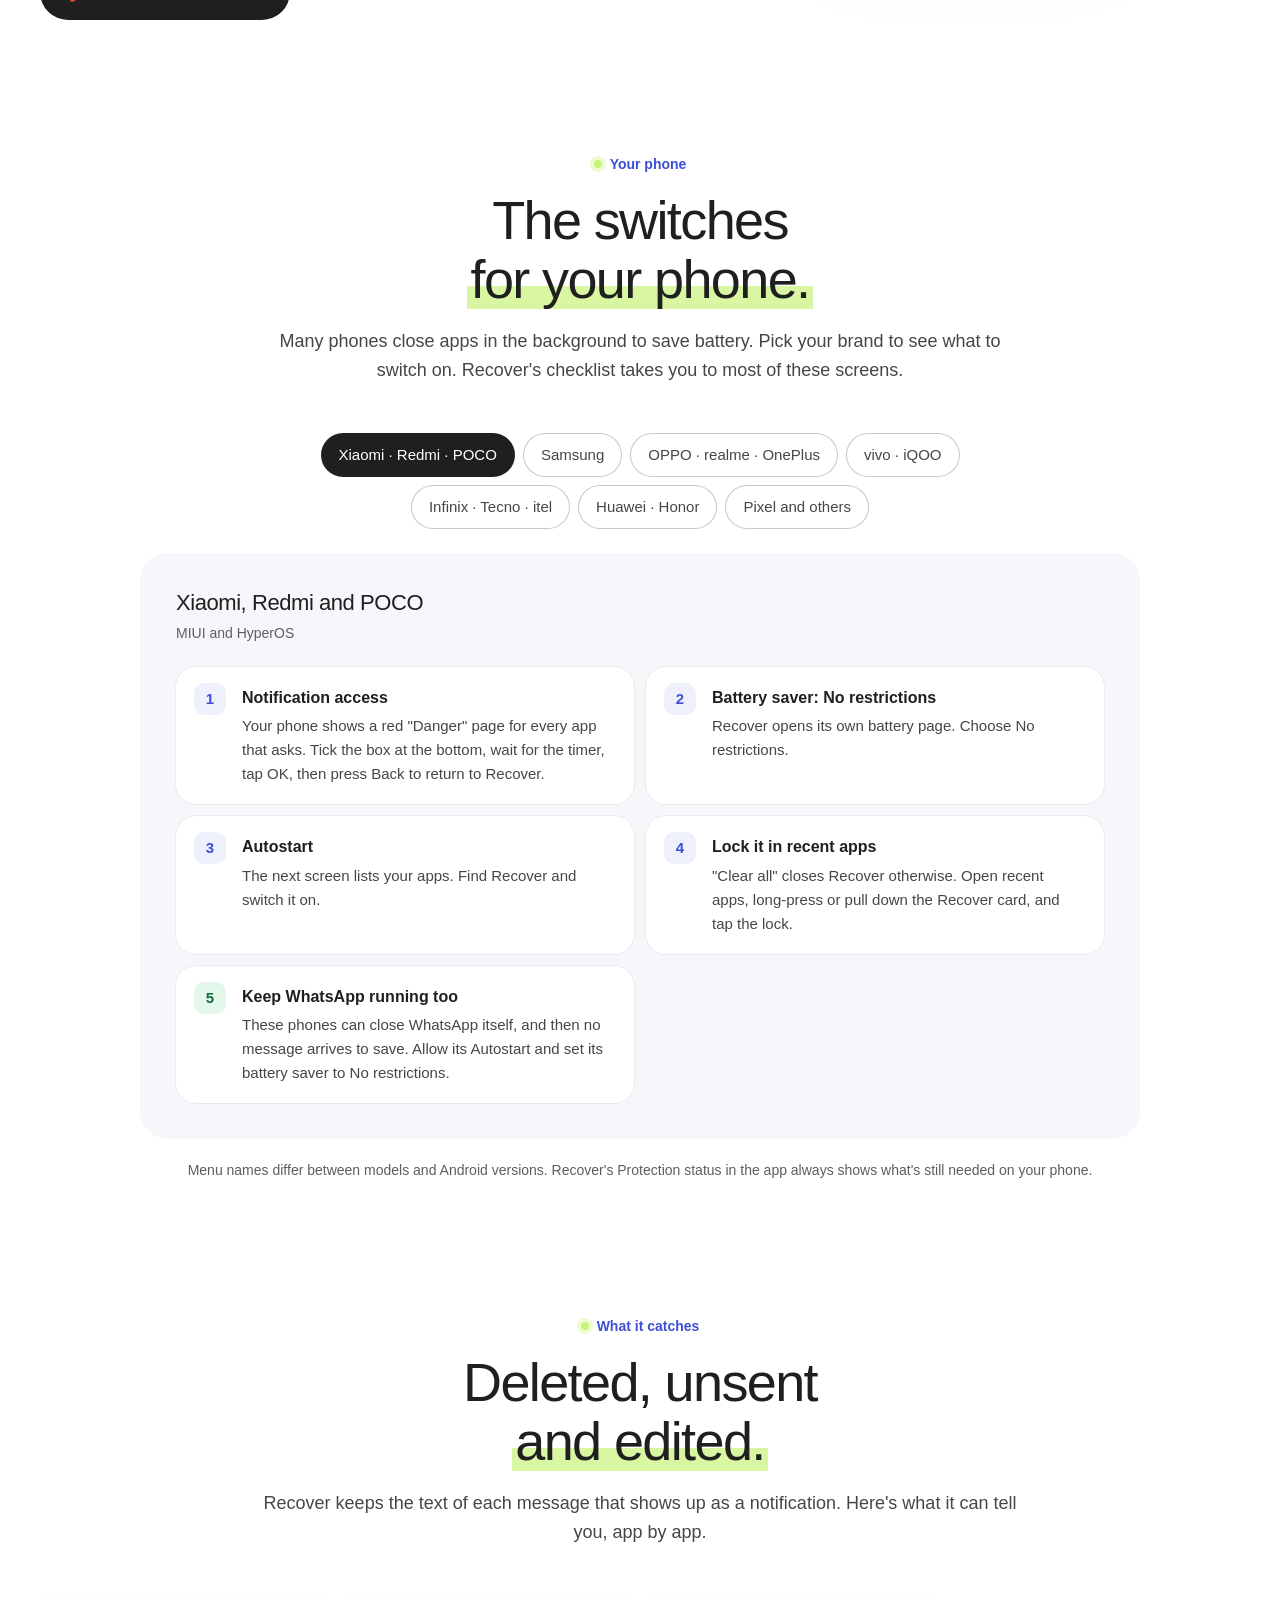
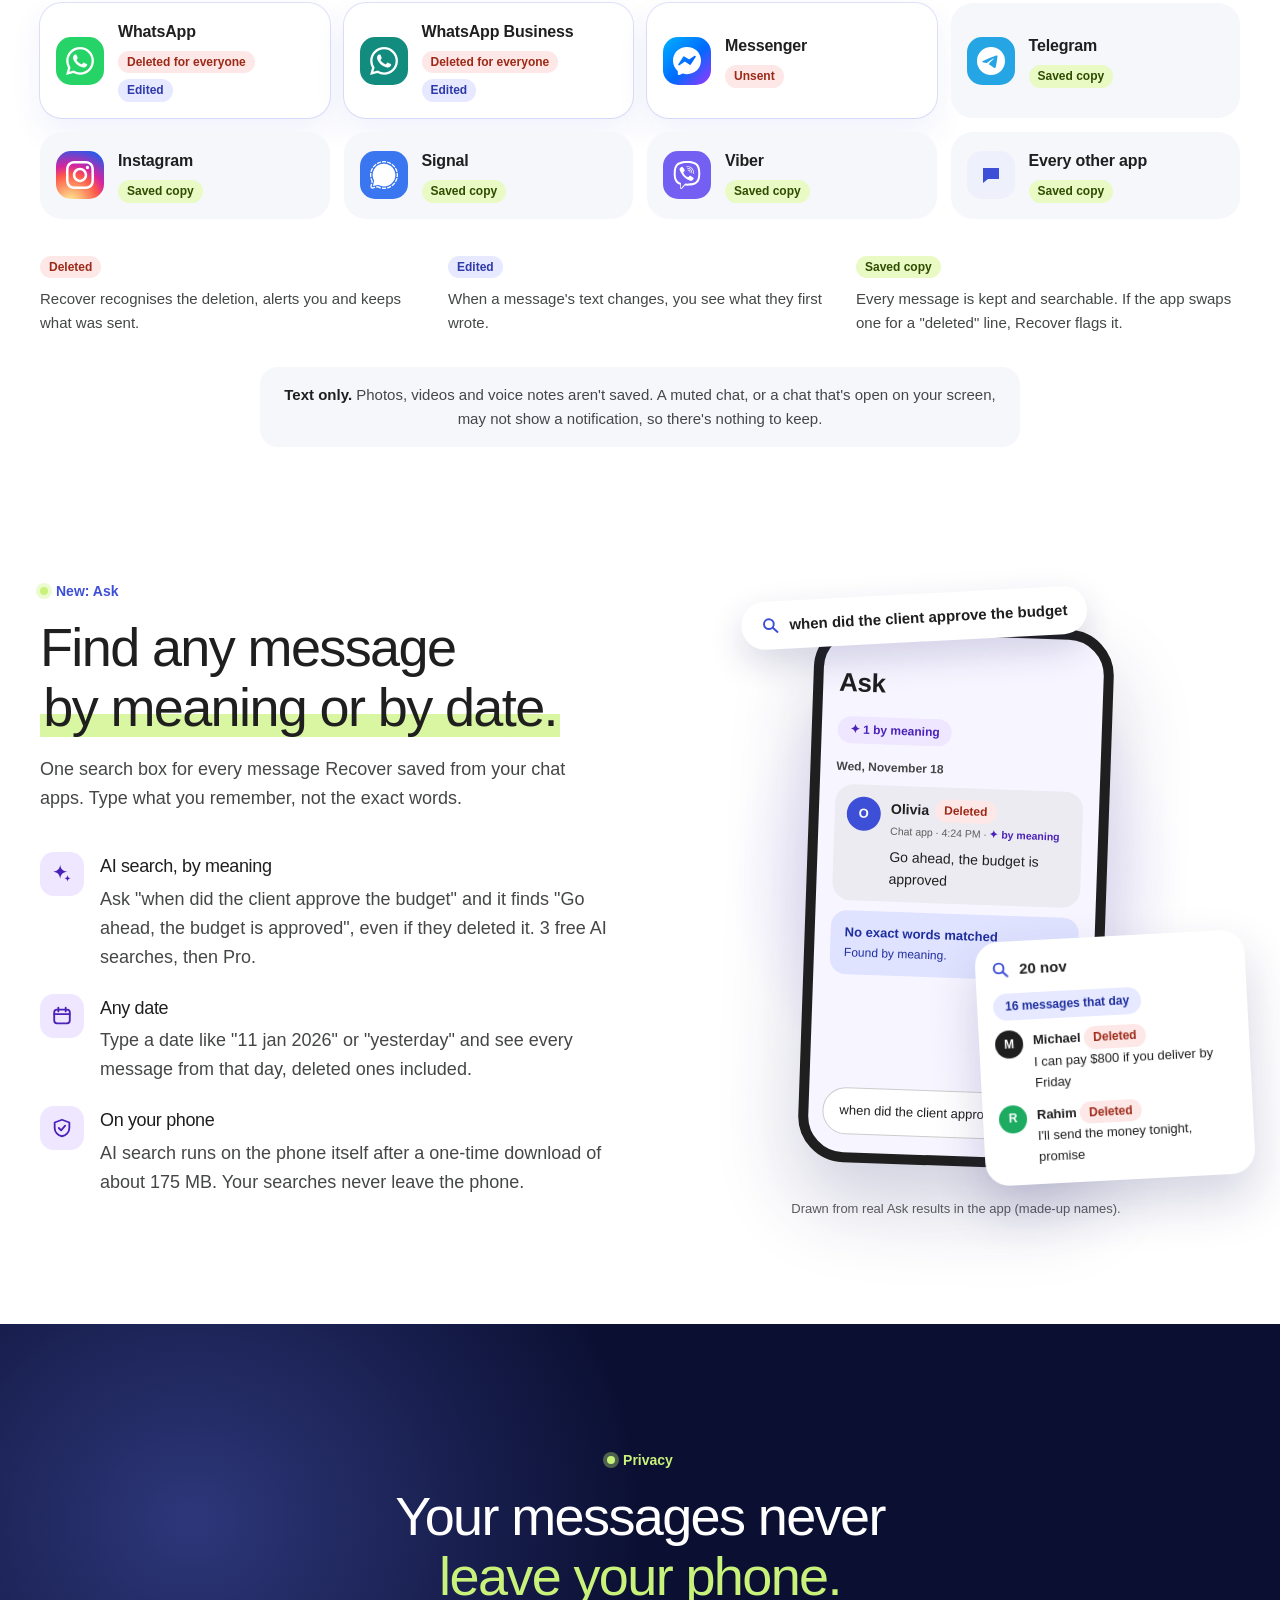
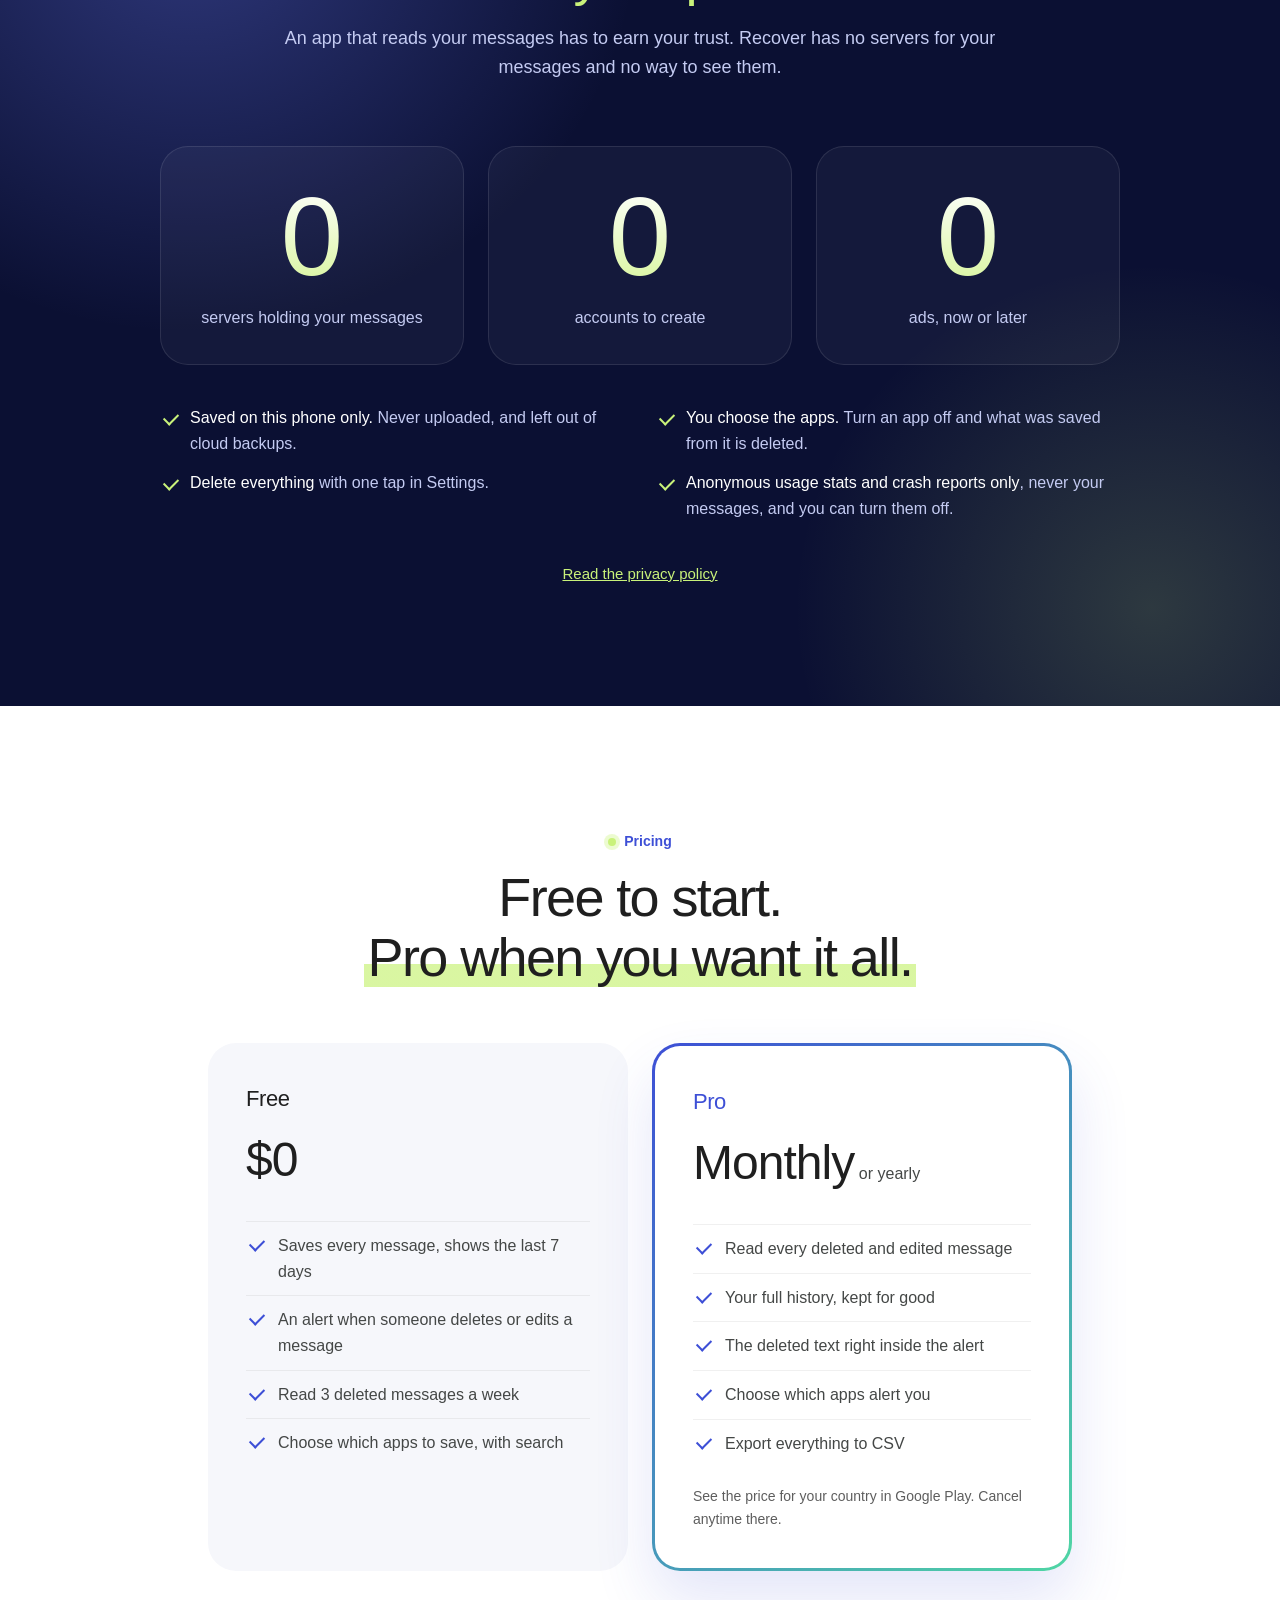
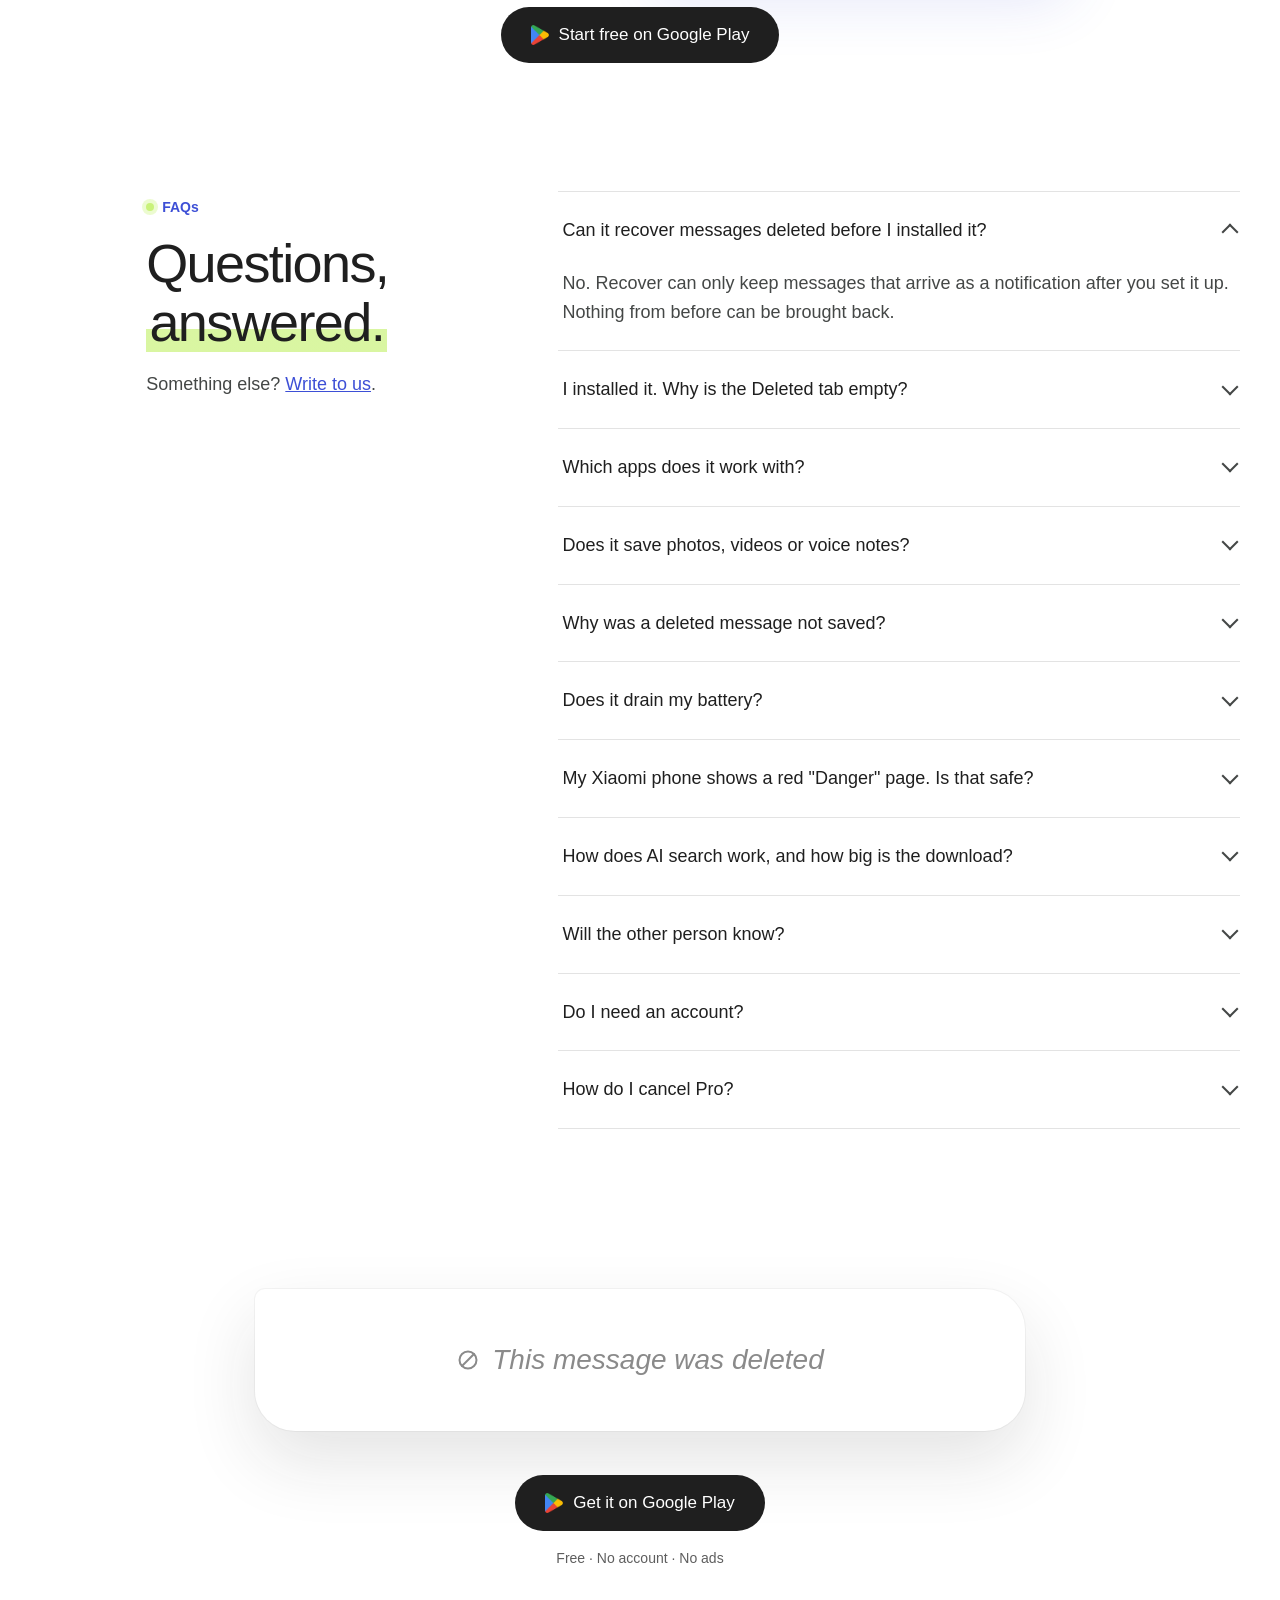
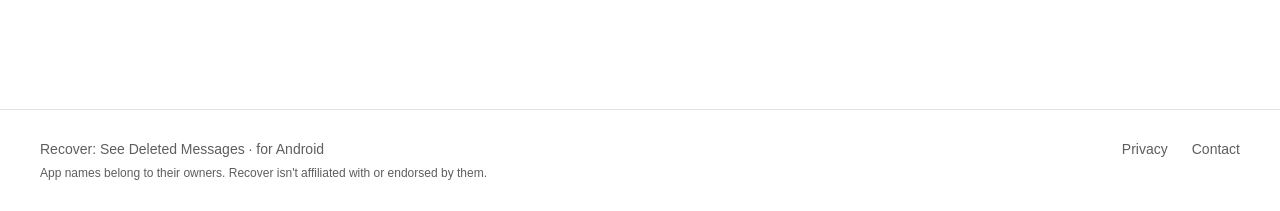
==== commit c805db2a: "Ask / AI search section (find any message by meaning or by date) and an FAQ on on-device AI search a" ====
--- a/index.html
+++ b/index.html
@@ -13,16 +13,16 @@
 <meta property="og:title" content="Recover: See Unsent and Deleted Messages">
 <meta property="og:description" content="A private copy of the messages that reach your phone. When someone unsends or deletes one, you still see what they sent.">
 <meta property="og:url" content="https://recover.matrabhed.com/">
-<meta property="og:image" content="https://recover.matrabhed.com/assets/og-recover.png">
+<meta property="og:image" content="https://recover.matrabhed.com/assets/og-recover-2.png">
 <meta name="twitter:card" content="summary_large_image">
 <meta name="twitter:title" content="Recover: See Unsent and Deleted Messages">
 <meta name="twitter:description" content="A private copy of the messages that reach your phone. When someone unsends or deletes one, you still see what they sent.">
-<meta name="twitter:image" content="https://recover.matrabhed.com/assets/og-recover.png">
-<meta name="twitter:image:alt" content="Recover: they deleted it, you can still read it.">
+<meta name="twitter:image" content="https://recover.matrabhed.com/assets/og-recover-2.png">
+<meta name="twitter:image:alt" content="Recover: What did they delete? WhatsApp, Messenger and every chat, saved privately on your phone.">
 <meta property="og:site_name" content="Recover">
 <meta property="og:image:width" content="1200">
 <meta property="og:image:height" content="630">
-<meta property="og:image:alt" content="Recover: they deleted it, you can still read it.">
+<meta property="og:image:alt" content="Recover: What did they delete? WhatsApp, Messenger and every chat, saved privately on your phone.">
 <link rel="stylesheet" href="styles.css?v=1793500000">
 <script type="application/ld+json">
 {"@context":"https://schema.org","@type":"SoftwareApplication","name":"Recover: See Deleted Messages","alternateName":"NothingLost","operatingSystem":"Android",
@@ -51,7 +51,7 @@
 </header>
 
 <main id="main">
-  <!-- First screen: one still picture that also works as the link preview (assets/og-recover.png is drawn from og-share.html, the same scene). -->
+  <!-- The link preview (assets/og-recover-2.png) is drawn from og-share.html, which reuses this first screen. -->
   <!-- First screen: the apps are the message. Tags say exactly what Recover does in each: a deletion is only
        recognised in WhatsApp (and Business) and Messenger; everywhere else it keeps a copy. Names only, no logos. -->
   <section class="intro">
@@ -363,6 +363,48 @@
     </div>
   </section>
 
+  <section class="sec ask" id="ask" aria-labelledby="ask-h">
+    <div class="wrap ak-grid">
+      <div class="ak-copy">
+        <div class="sec-head ak-head reveal">
+          <p class="kicker">New: Ask</p>
+          <h2 class="sec-title" id="ask-h">Find any message<br><em>by meaning or by date.</em></h2>
+          <p class="sec-sub">One search box for every message Recover saved from your chat apps. Type what you remember, not the exact words.</p>
+        </div>
+        <ul class="ak-list reveal">
+          <li><span class="ak-ic"><svg viewBox="0 0 24 24" aria-hidden="true"><path d="M10 2c.6 4.6 2.9 6.9 7.5 7.5-4.6.6-6.9 2.9-7.5 7.5-.6-4.6-2.9-6.9-7.5-7.5C7.1 8.9 9.4 6.6 10 2zm8 11c.3 2.3 1.4 3.4 3.7 3.7-2.3.3-3.4 1.4-3.7 3.7-.3-2.3-1.4-3.4-3.7-3.7 2.3-.3 3.4-1.4 3.7-3.7z"/></svg></span><div><h3>AI search, by meaning</h3><p>Ask "when did the client approve the budget" and it finds "Go ahead, the budget is approved", even if they deleted it. 3 free AI searches, then Pro.</p></div></li>
+          <li><span class="ak-ic"><svg viewBox="0 0 24 24" aria-hidden="true"><rect x="3.5" y="5" width="17" height="15" rx="3" fill="none" stroke="currentColor" stroke-width="2"/><path d="M3.5 10h17M8 3v4M16 3v4" stroke="currentColor" stroke-width="2" stroke-linecap="round"/></svg></span><div><h3>Any date</h3><p>Type a date like "11 jan 2026" or "yesterday" and see every message from that day, deleted ones included.</p></div></li>
+          <li><span class="ak-ic"><svg viewBox="0 0 24 24" aria-hidden="true"><path d="M12 3l8 3v6c0 4.5-3.4 8.3-8 9-4.6-.7-8-4.5-8-9V6z" fill="none" stroke="currentColor" stroke-width="2" stroke-linejoin="round"/><path d="M8.5 12l2.5 2.5 4.5-5" fill="none" stroke="currentColor" stroke-width="2" stroke-linecap="round" stroke-linejoin="round"/></svg></span><div><h3>On your phone</h3><p>AI search runs on the phone itself after a one-time download of about 175 MB. Your searches never leave the phone.</p></div></li>
+        </ul>
+      </div>
+
+      <figure class="ak-stage reveal" aria-hidden="true">
+        <div class="ak-glow"></div>
+        <div class="ak-q"><svg viewBox="0 0 24 24"><circle cx="10" cy="10" r="6.5"/><path d="M15 15l6 6"/></svg>when did the client approve the budget</div>
+        <div class="ak-ph">
+          <div class="ak-scr">
+            <div class="ak-top"><b>Ask</b></div>
+            <span class="ak-pill ak-ai">✦ 1 by meaning</span>
+            <p class="ak-day">Wed, November 18</p>
+            <div class="ak-card">
+              <span class="ak-av">O</span>
+              <div><p class="ak-who"><b>Olivia</b><span class="tag del">Deleted</span></p><p class="ak-meta">Chat app · 4:24 PM · <span class="ak-by">✦ by meaning</span></p><p class="ak-msg">Go ahead, the budget is approved</p></div>
+            </div>
+            <div class="ak-tip"><b>No exact words matched</b>Found by meaning.</div>
+            <div class="ak-box">when did the client approve…</div>
+          </div>
+        </div>
+        <div class="ak-date">
+          <p class="ak-dq"><svg viewBox="0 0 24 24"><circle cx="10" cy="10" r="6.5"/><path d="M15 15l6 6"/></svg>20 nov</p>
+          <span class="ak-pill">16 messages that day</span>
+          <div class="ak-row"><span class="ak-av ak-av2">M</span><p><b>Michael</b> <span class="tag del">Deleted</span><br>I can pay $800 if you deliver by Friday</p></div>
+          <div class="ak-row"><span class="ak-av ak-av3">R</span><p><b>Rahim</b> <span class="tag del">Deleted</span><br>I'll send the money tonight, promise</p></div>
+        </div>
+        <figcaption class="ak-cap">Drawn from real Ask results in the app (made-up names).</figcaption>
+      </figure>
+    </div>
+  </section>
+
   <section class="sec vault" id="privacy" aria-labelledby="privacy-h">
     <div class="wrap">
       <div class="sec-head reveal">
@@ -436,6 +478,7 @@
         <details><summary>Why was a deleted message not saved?</summary><p>Recover saves what reaches your phone as a notification. If a chat is muted, or was open on your screen when the message came in, the chat app may not show a notification, so there is nothing to save. If your phone closed Recover in the background, messages in that time are missed: Recover tells you, and the checklist shows how to stop it happening.</p></details>
         <details><summary>Does it drain my battery?</summary><p>No. It saves a few lines of text when a notification arrives and does nothing in between. On phones that close background apps it keeps a small Protection notification so it isn't stopped; you can hide that notification in Settings.</p></details>
         <details><summary>My Xiaomi phone shows a red "Danger" page. Is that safe?</summary><p>It's the page Xiaomi, Redmi and POCO phones show for every app that asks for notification access. Tick the box at the bottom, wait for the timer, tap OK, then press Back to return to Recover. Your messages still never leave your phone.</p></details>
+        <details><summary>How does AI search work, and how big is the download?</summary><p>AI search finds saved messages by what they mean, not only by their exact words. It runs on your phone, not on a server, so your messages and searches never leave it. Turning it on needs a one-time download of about 175 MB, over Wi-Fi unless you choose mobile data, and you can delete it in Settings. It's offered on phones that can run it. You get 3 free AI searches; after that it's part of Pro.</p></details>
         <details><summary>Will the other person know?</summary><p>No. Recover only reads notifications on your own phone. Reading a message in Recover doesn't mark it as read in the chat.</p></details>
         <details><summary>Do I need an account?</summary><p>No. There's no sign-up and no login. Everything stays on your phone.</p></details>
         <details><summary>How do I cancel Pro?</summary><p>In the Play Store: tap your profile, then Payments &amp; subscriptions, then Subscriptions, and cancel Recover Pro. You keep Pro until the end of the period you paid for.</p></details>
--- a/styles.css
+++ b/styles.css
@@ -822,3 +822,51 @@
 .chat-app .c-compose, .ph-a .c-compose, .ph-b .b-chat .c-compose { background: #efeae2; }
 .b-chat { background: #efeae2; }
 .b-app-acts span { flex: 1; }
+
+/* Ask / AI search (1.4.0): drawn mockup, not a screenshot */
+.ak-grid { display: grid; grid-template-columns: minmax(0, 1fr) minmax(0, 1fr); gap: 64px; align-items: center; }
+.ak-head { text-align: left; margin: 0; }
+.ak-list { list-style: none; padding: 0; margin: 40px 0 0; display: grid; gap: 22px; }
+.ak-list li { display: flex; gap: 16px; align-items: flex-start; }
+.ak-list h3 { font-size: 18px; }
+.ak-list p { color: var(--ink-2); margin-top: 4px; }
+.ak-ic { flex: none; display: grid; place-items: center; width: 44px; height: 44px; border-radius: 14px; background: #EFE6FF; color: #4A22B8; }
+.ak-ic svg { width: 22px; height: 22px; fill: currentColor; }
+.ak-ic svg [fill="none"], .ak-ic svg path[stroke] { fill: none; }
+.ak-stage { position: relative; margin: 0; min-height: 600px; display: grid; justify-items: center; align-content: start; padding-top: 40px; }
+.ak-glow { position: absolute; top: 60px; width: 460px; height: 460px; max-width: 100%; border-radius: 50%; background: radial-gradient(circle, #E6DBFF, transparent 70%); }
+.ak-q, .ak-dq { display: flex; align-items: center; gap: 10px; font-weight: 600; }
+.ak-q svg, .ak-dq svg { width: 18px; height: 18px; flex: none; fill: none; stroke: var(--brand); stroke-width: 2.6; stroke-linecap: round; }
+.ak-q { position: absolute; z-index: 3; top: 8px; left: 50%; transform: translateX(-62%) rotate(-3deg); padding: 12px 20px; border-radius: 999px; background: #fff;
+  box-shadow: 0 14px 34px rgba(40,40,110,.18); font-size: 15px; white-space: nowrap; }
+.ak-ph { position: relative; z-index: 1; width: 300px; height: 540px; border: 10px solid #1f1f1f; border-radius: 46px; overflow: hidden; background: #f7f5ff;
+  box-shadow: 0 40px 80px rgba(40,40,110,.22); transform: rotate(2deg); }
+.ak-scr { position: absolute; inset: 0; padding: 30px 16px 16px; font-size: 13px; }
+.ak-top b { font-family: "Google Sans", Roboto, -apple-system, sans-serif; font-size: 26px; font-weight: 600; letter-spacing: -.02em; }
+.ak-pill { display: inline-block; margin-top: 12px; padding: 4px 12px; border-radius: 999px; background: #e6e9ff; color: #1F2E9E; font-weight: 700; font-size: 12px; }
+.ak-ai { background: #EFE6FF; color: #4A22B8; }
+.ak-day { margin-top: 14px; font-weight: 700; color: var(--ink-2); font-size: 12px; }
+.ak-card { display: flex; gap: 10px; margin-top: 8px; padding: 12px; border-radius: 18px; background: #ecebf2; }
+.ak-av { flex: none; display: grid; place-items: center; width: 34px; height: 34px; border-radius: 50%; background: var(--brand); color: #fff; font-weight: 700; }
+.ak-av2 { background: #1f1f1f; } .ak-av3 { background: #1DAB61; }
+.ak-who { display: flex; gap: 6px; align-items: center; } .ak-who b { font-size: 14px; }
+.ak-meta { color: var(--ink-3); font-size: 10.5px; margin-top: 2px; white-space: nowrap; }
+.ak-by { color: #4A22B8; font-weight: 600; }
+.ak-msg { margin-top: 6px; font-size: 14px; }
+.ak-tip { margin-top: 10px; padding: 12px 14px; border-radius: 16px; background: #e0e3ff; color: #1F2E9E; font-size: 12px; }
+.ak-tip b { display: block; font-size: 13px; }
+.ak-box { position: absolute; left: 14px; right: 14px; bottom: 18px; padding: 12px 16px; border-radius: 999px; background: #fff; border: 1px solid #ccc; color: var(--ink); }
+.ak-date { position: absolute; z-index: 2; right: -10px; bottom: 6px; width: 270px; padding: 16px; border-radius: 24px; background: #fff; transform: rotate(-3deg);
+  box-shadow: 0 24px 50px rgba(40,40,110,.2); font-size: 13px; }
+.ak-dq { font-size: 15px; }
+.ak-row { display: flex; gap: 10px; margin-top: 10px; align-items: flex-start; }
+.ak-row .ak-av { width: 28px; height: 28px; font-size: 12px; }
+.ak-cap { position: absolute; bottom: -34px; font-size: 13px; color: var(--ink-3); }
+@media (max-width: 900px) {
+  .ak-grid { grid-template-columns: 1fr; gap: 40px; }
+  .ak-head { text-align: center; margin: 0 auto; }
+  .ak-stage { min-height: 820px; }
+  .ak-q { transform: translateX(-50%) rotate(-3deg); font-size: 13px; }
+  .ak-date { right: 50%; transform: translateX(60%) rotate(-3deg); bottom: 30px; width: 240px; }
+}
+@media (max-width: 420px) { .ak-meta { white-space: normal; } .ak-date { transform: translateX(50%) rotate(-3deg); } .ak-ph { width: 270px; height: 500px; } }
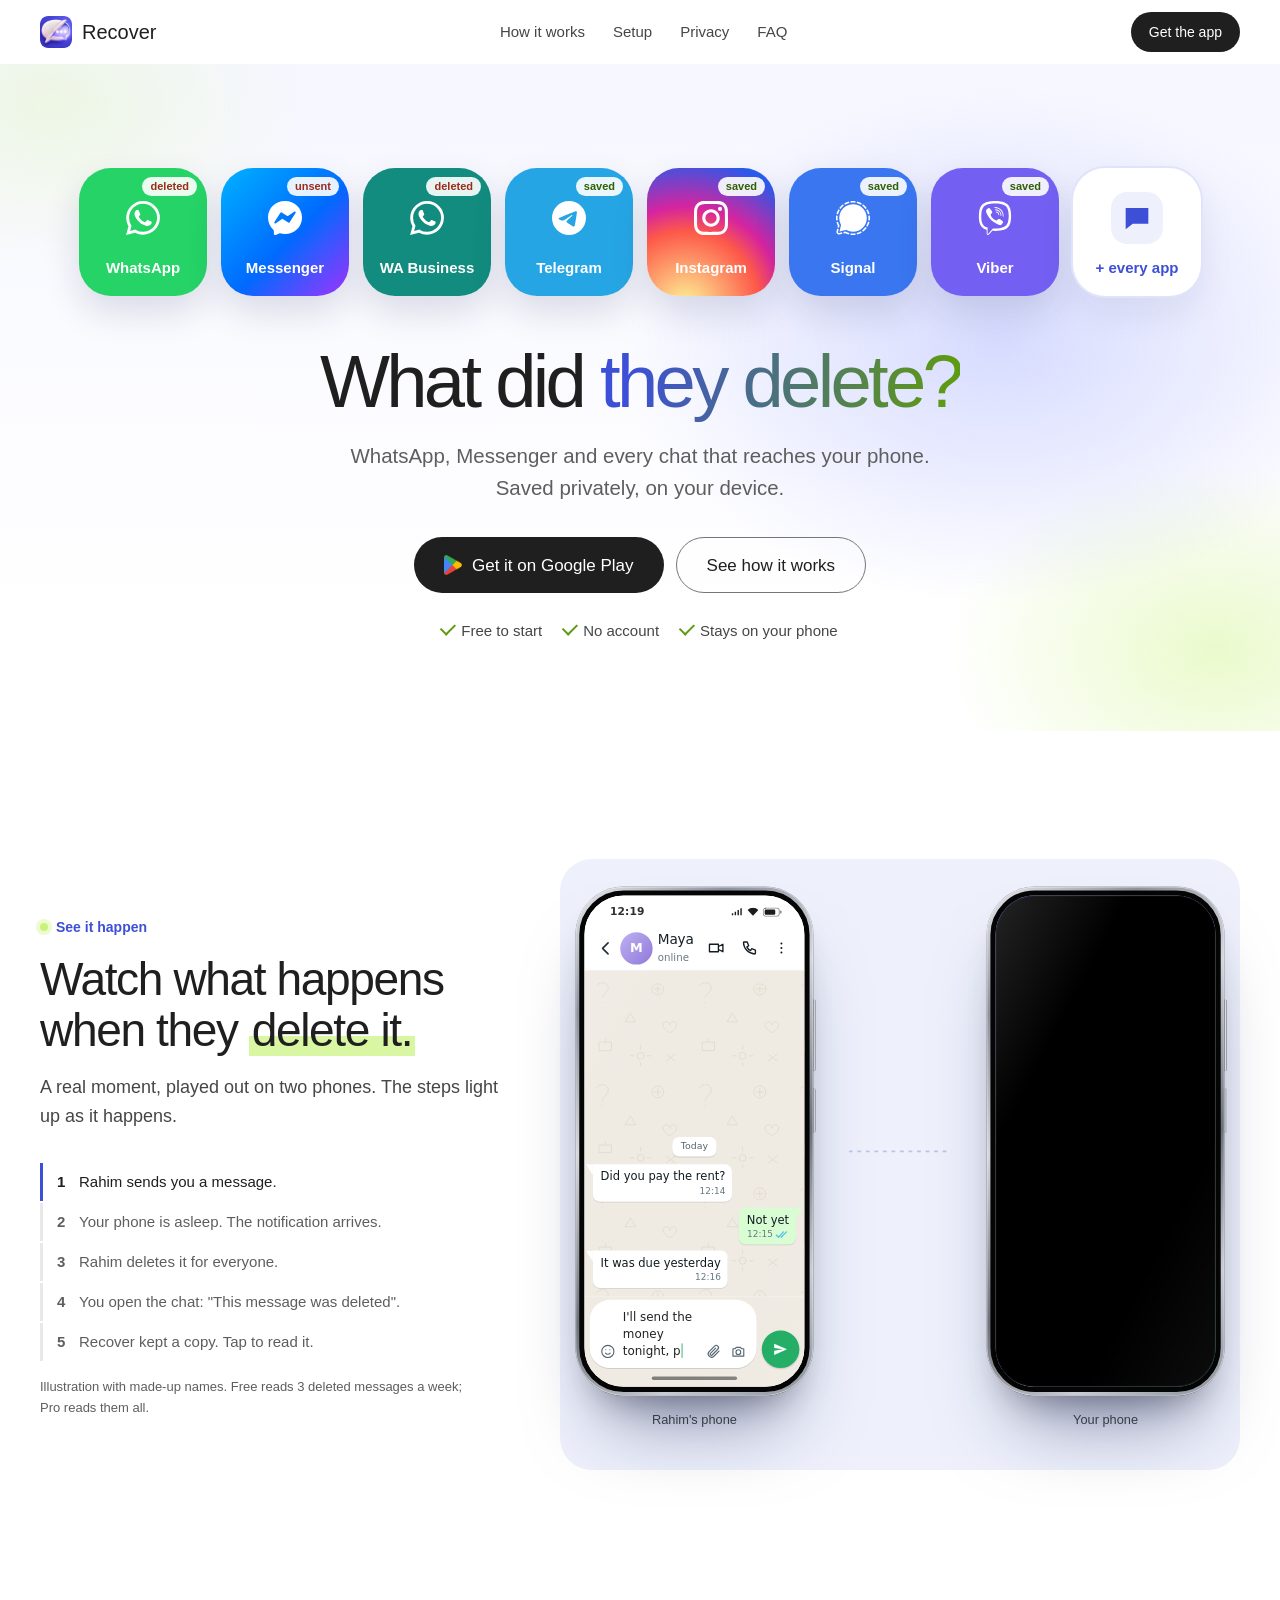
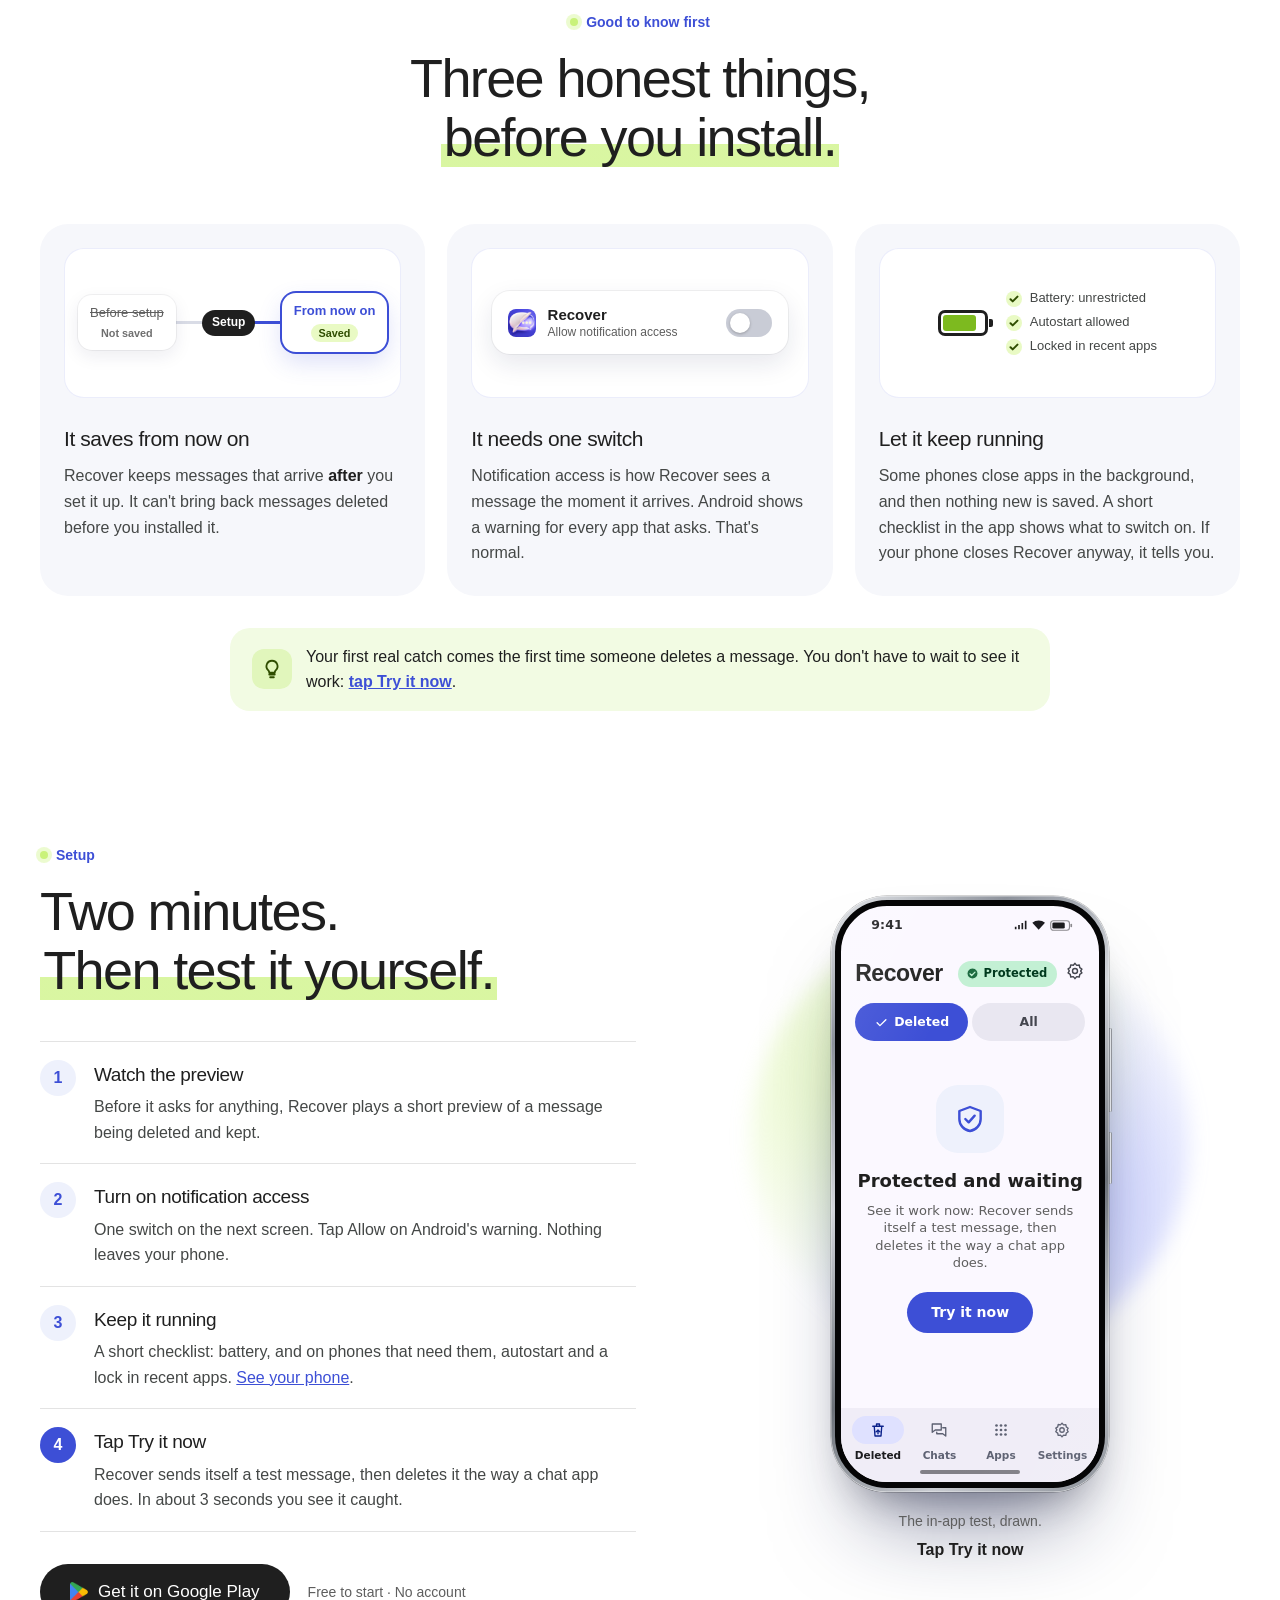
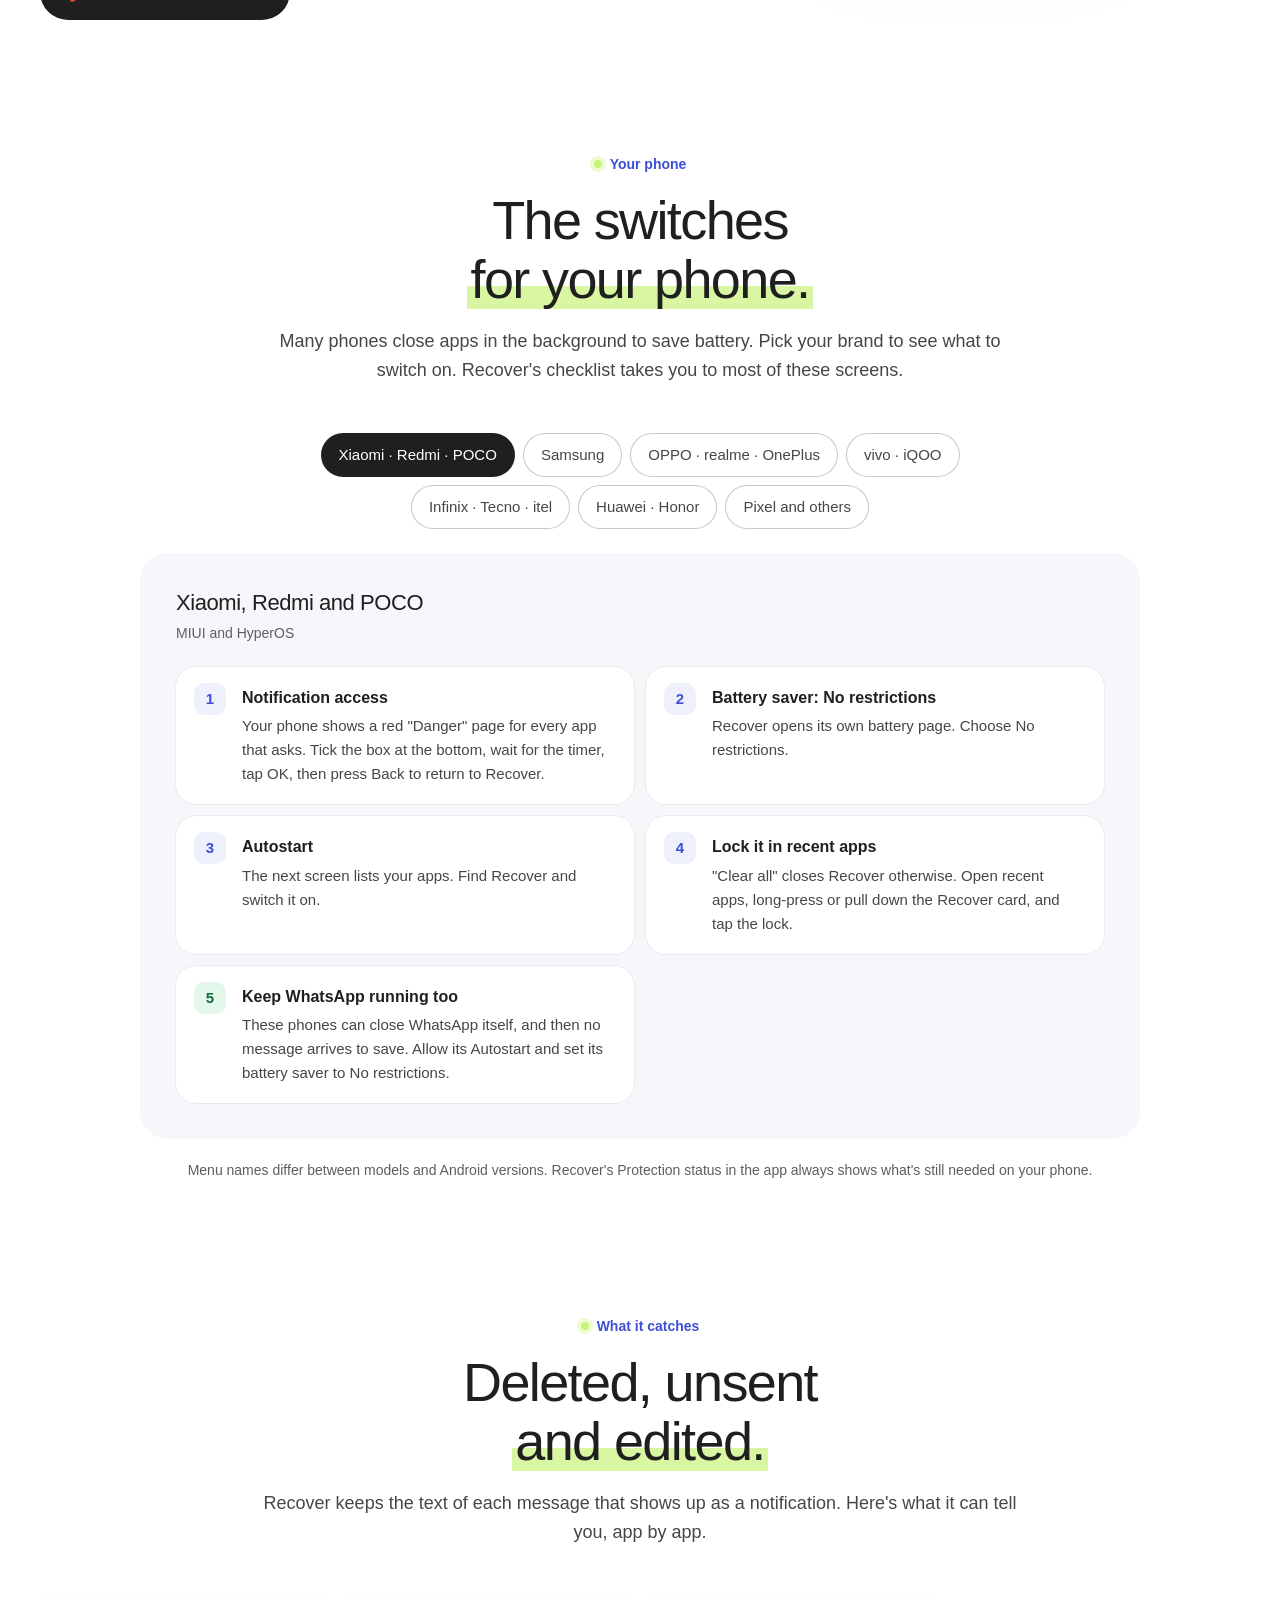
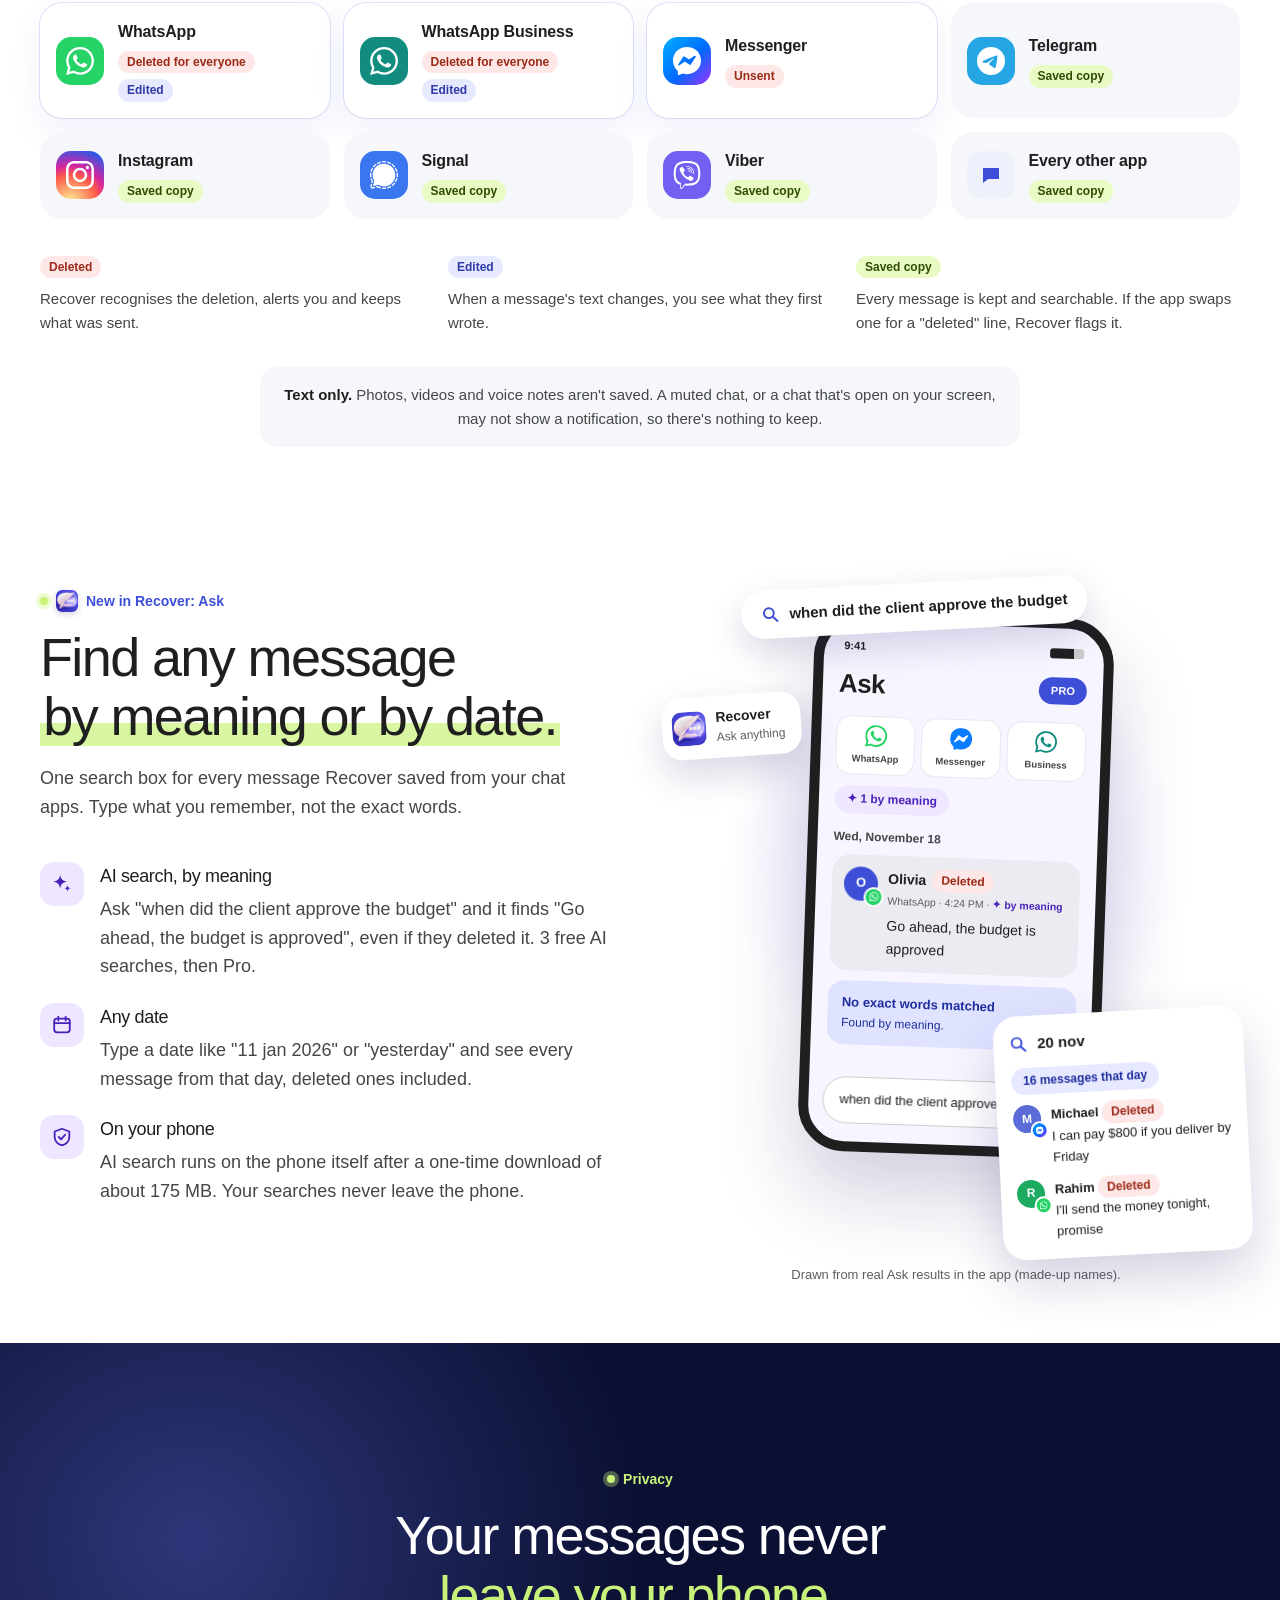
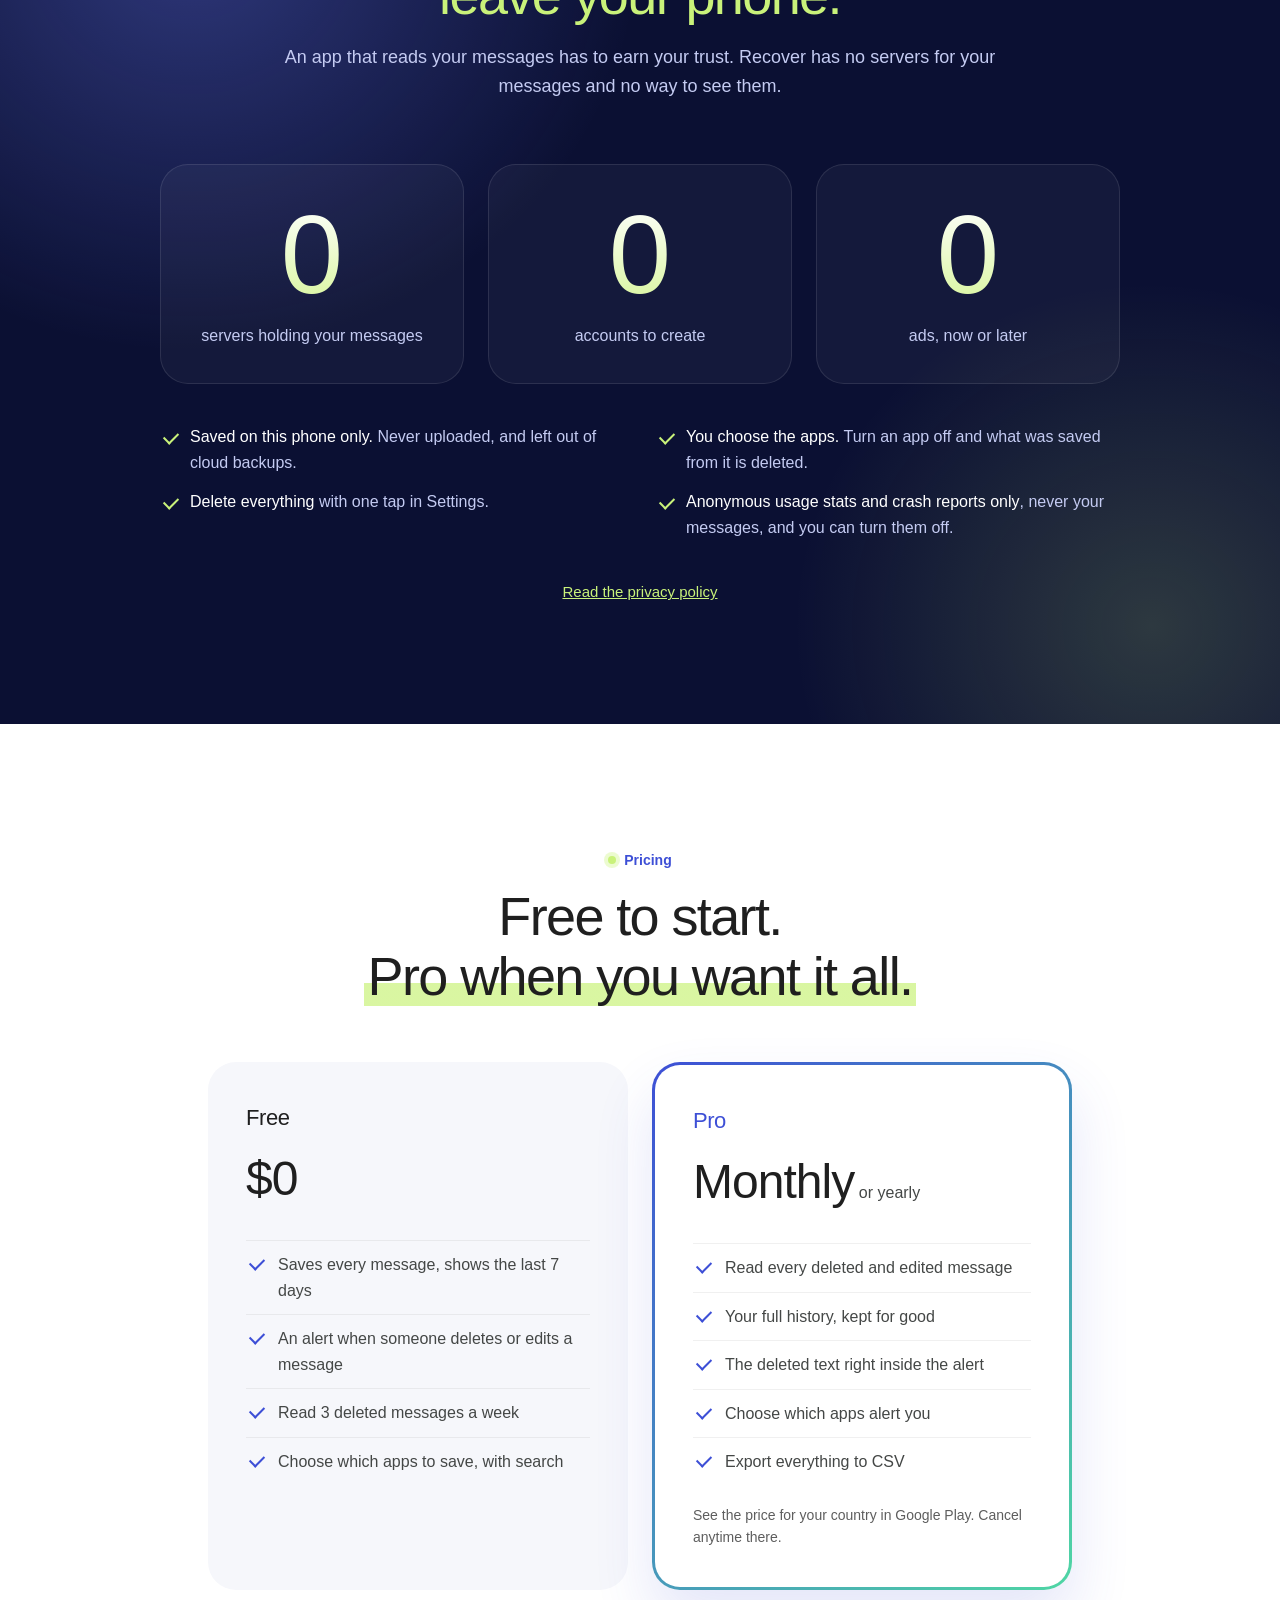
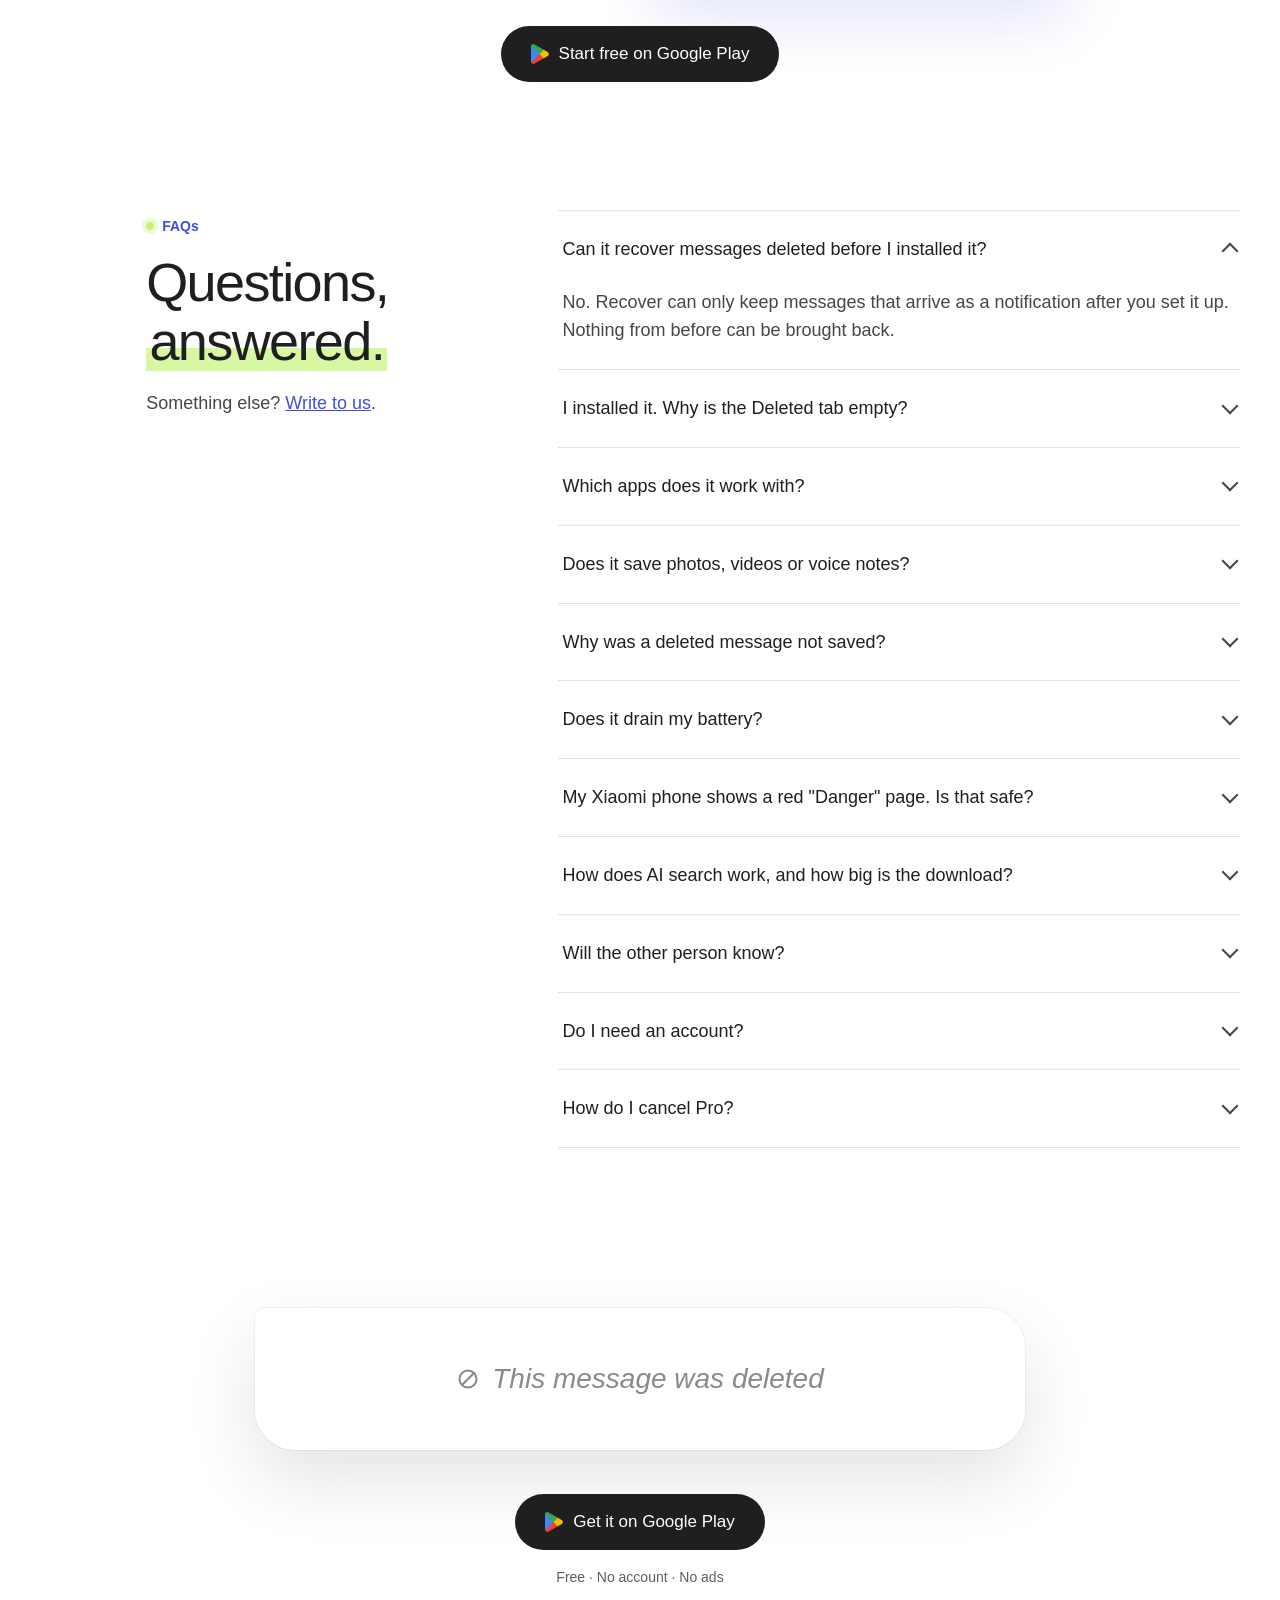
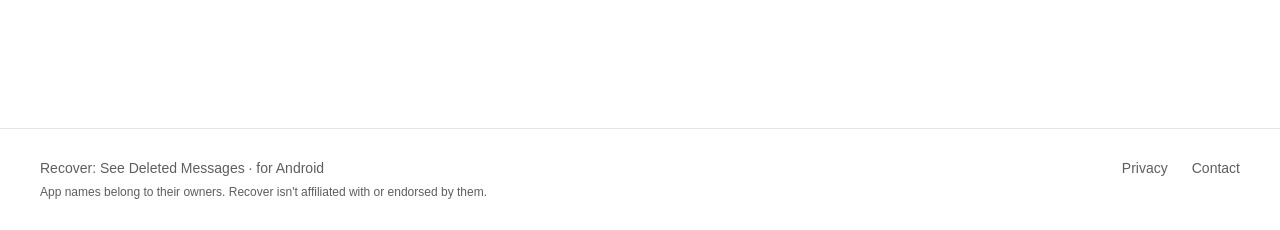
==== commit fd2fe9bc: "Ask section: real Recover icon, app tiles and WhatsApp/Messenger badges as in the app; date card no " ====
--- a/index.html
+++ b/index.html
@@ -367,7 +367,7 @@
     <div class="wrap ak-grid">
       <div class="ak-copy">
         <div class="sec-head ak-head reveal">
-          <p class="kicker">New: Ask</p>
+          <p class="kicker ak-kick"><img src="assets/icon-192.png" alt="" width="22" height="22">New in Recover: Ask</p>
           <h2 class="sec-title" id="ask-h">Find any message<br><em>by meaning or by date.</em></h2>
           <p class="sec-sub">One search box for every message Recover saved from your chat apps. Type what you remember, not the exact words.</p>
         </div>
@@ -380,15 +380,18 @@
 
       <figure class="ak-stage reveal" aria-hidden="true">
         <div class="ak-glow"></div>
+        <div class="ak-app"><img src="assets/icon-192.png" alt="" width="34" height="34"><span><b>Recover</b>Ask anything</span></div>
         <div class="ak-q"><svg viewBox="0 0 24 24"><circle cx="10" cy="10" r="6.5"/><path d="M15 15l6 6"/></svg>when did the client approve the budget</div>
         <div class="ak-ph">
           <div class="ak-scr">
-            <div class="ak-top"><b>Ask</b></div>
+            <div class="ak-sb"><span>9:41</span><i></i></div>
+            <div class="ak-top"><b>Ask</b><span class="ak-pro">PRO</span></div>
+            <div class="ak-tiles"><span class="ak-tile wa"><svg aria-hidden="true"><use href="#i-wa"/></svg><small>WhatsApp</small></span><span class="ak-tile ms"><svg aria-hidden="true"><use href="#i-ms"/></svg><small>Messenger</small></span><span class="ak-tile wb"><svg aria-hidden="true"><use href="#i-wa"/></svg><small>Business</small></span></div>
             <span class="ak-pill ak-ai">✦ 1 by meaning</span>
             <p class="ak-day">Wed, November 18</p>
             <div class="ak-card">
-              <span class="ak-av">O</span>
-              <div><p class="ak-who"><b>Olivia</b><span class="tag del">Deleted</span></p><p class="ak-meta">Chat app · 4:24 PM · <span class="ak-by">✦ by meaning</span></p><p class="ak-msg">Go ahead, the budget is approved</p></div>
+              <span class="ak-av">O<i class="ak-bd wa"><svg aria-hidden="true"><use href="#i-wa"/></svg></i></span>
+              <div><p class="ak-who"><b>Olivia</b><span class="tag del">Deleted</span></p><p class="ak-meta">WhatsApp · 4:24 PM · <span class="ak-by">✦ by meaning</span></p><p class="ak-msg">Go ahead, the budget is approved</p></div>
             </div>
             <div class="ak-tip"><b>No exact words matched</b>Found by meaning.</div>
             <div class="ak-box">when did the client approve…</div>
@@ -397,8 +400,8 @@
         <div class="ak-date">
           <p class="ak-dq"><svg viewBox="0 0 24 24"><circle cx="10" cy="10" r="6.5"/><path d="M15 15l6 6"/></svg>20 nov</p>
           <span class="ak-pill">16 messages that day</span>
-          <div class="ak-row"><span class="ak-av ak-av2">M</span><p><b>Michael</b> <span class="tag del">Deleted</span><br>I can pay $800 if you deliver by Friday</p></div>
-          <div class="ak-row"><span class="ak-av ak-av3">R</span><p><b>Rahim</b> <span class="tag del">Deleted</span><br>I'll send the money tonight, promise</p></div>
+          <div class="ak-row"><span class="ak-av ak-av2">M<i class="ak-bd ms"><svg aria-hidden="true"><use href="#i-ms"/></svg></i></span><p><b>Michael</b> <span class="tag del">Deleted</span><br>I can pay $800 if you deliver by Friday</p></div>
+          <div class="ak-row"><span class="ak-av ak-av3">R<i class="ak-bd wa"><svg aria-hidden="true"><use href="#i-wa"/></svg></i></span><p><b>Rahim</b> <span class="tag del">Deleted</span><br>I'll send the money tonight, promise</p></div>
         </div>
         <figcaption class="ak-cap">Drawn from real Ask results in the app (made-up names).</figcaption>
       </figure>
--- a/styles.css
+++ b/styles.css
@@ -870,3 +870,32 @@
   .ak-date { right: 50%; transform: translateX(60%) rotate(-3deg); bottom: 30px; width: 240px; }
 }
 @media (max-width: 420px) { .ak-meta { white-space: normal; } .ak-date { transform: translateX(50%) rotate(-3deg); } .ak-ph { width: 270px; height: 500px; } }
+
+/* Ask mockup polish: real Recover icon, app tiles and app badges as in the app */
+.ak-kick { display: inline-flex; align-items: center; gap: 8px; }
+.ak-kick img { border-radius: 6px; box-shadow: 0 2px 6px rgba(40,40,110,.2); }
+.ak-app { position: absolute; z-index: 4; top: 120px; left: 0; display: flex; align-items: center; gap: 10px; padding: 10px 16px 10px 10px; border-radius: 20px;
+  background: #fff; box-shadow: 0 16px 36px rgba(40,40,110,.18); transform: rotate(-4deg); font-size: 12px; color: var(--ink-3); }
+.ak-app img { border-radius: 9px; }
+.ak-app b { display: block; font-size: 14px; color: var(--ink); }
+.ak-sb { display: flex; justify-content: space-between; align-items: center; font-size: 11px; font-weight: 600; margin: -14px 4px 8px; }
+.ak-sb i { width: 34px; height: 10px; border-radius: 3px; background: linear-gradient(90deg, #1f1f1f 70%, #ccc 0); }
+.ak-top { display: flex; justify-content: space-between; align-items: center; }
+.ak-pro { padding: 5px 12px; border-radius: 999px; background: var(--brand); color: #fff; font-weight: 800; font-size: 11px; }
+.ak-tiles { display: flex; gap: 8px; margin-top: 12px; }
+.ak-tile { flex: 1; display: grid; justify-items: center; gap: 4px; padding: 8px 4px; border-radius: 14px; background: #fff; box-shadow: 0 0 0 1px #e6e8f2; }
+.ak-tile svg { width: 22px; height: 22px; }
+.ak-tile small { font-size: 9.5px; color: var(--ink-2); font-weight: 600; }
+.ak-tile.wa svg { fill: #25D366; } .ak-tile.wb svg { fill: #128C7E; } .ak-tile.ms svg { fill: #0A7CFF; }
+.ak-av { position: relative; }
+.ak-bd { position: absolute; right: -4px; bottom: -4px; width: 16px; height: 16px; border-radius: 50%; display: grid; place-items: center; box-shadow: 0 0 0 2px #fff; }
+.ak-bd svg { width: 9px; height: 9px; fill: #fff; }
+.ak-bd.wa { background: #25D366; }
+.ak-bd.ms { background: linear-gradient(135deg, #00B2FF, #006AFF 55%, #A033FF); }
+.ak-av2 { background: #5B6BD8; }
+@media (max-width: 900px) { .ak-app { top: 90px; left: 4%; } }
+@media (max-width: 420px) { .ak-app { display: none; } }
+@media (min-width: 901px) { .ak-date { right: -60px; bottom: -40px; width: 250px; } .ak-stage { min-height: 640px; } .ak-cap { bottom: -70px; } }
+.ak-row .ak-bd { width: 14px; height: 14px; right: -5px; bottom: -5px; } .ak-row .ak-bd svg { width: 8px; height: 8px; }
+@media (max-width: 420px) { .ak-tip { display: none; } .ak-tiles small { font-size: 8.5px; } }
+@media (min-width: 901px) and (max-width: 1280px) { .ak-date { right: -8px; } .ak-app { left: -10px; } }
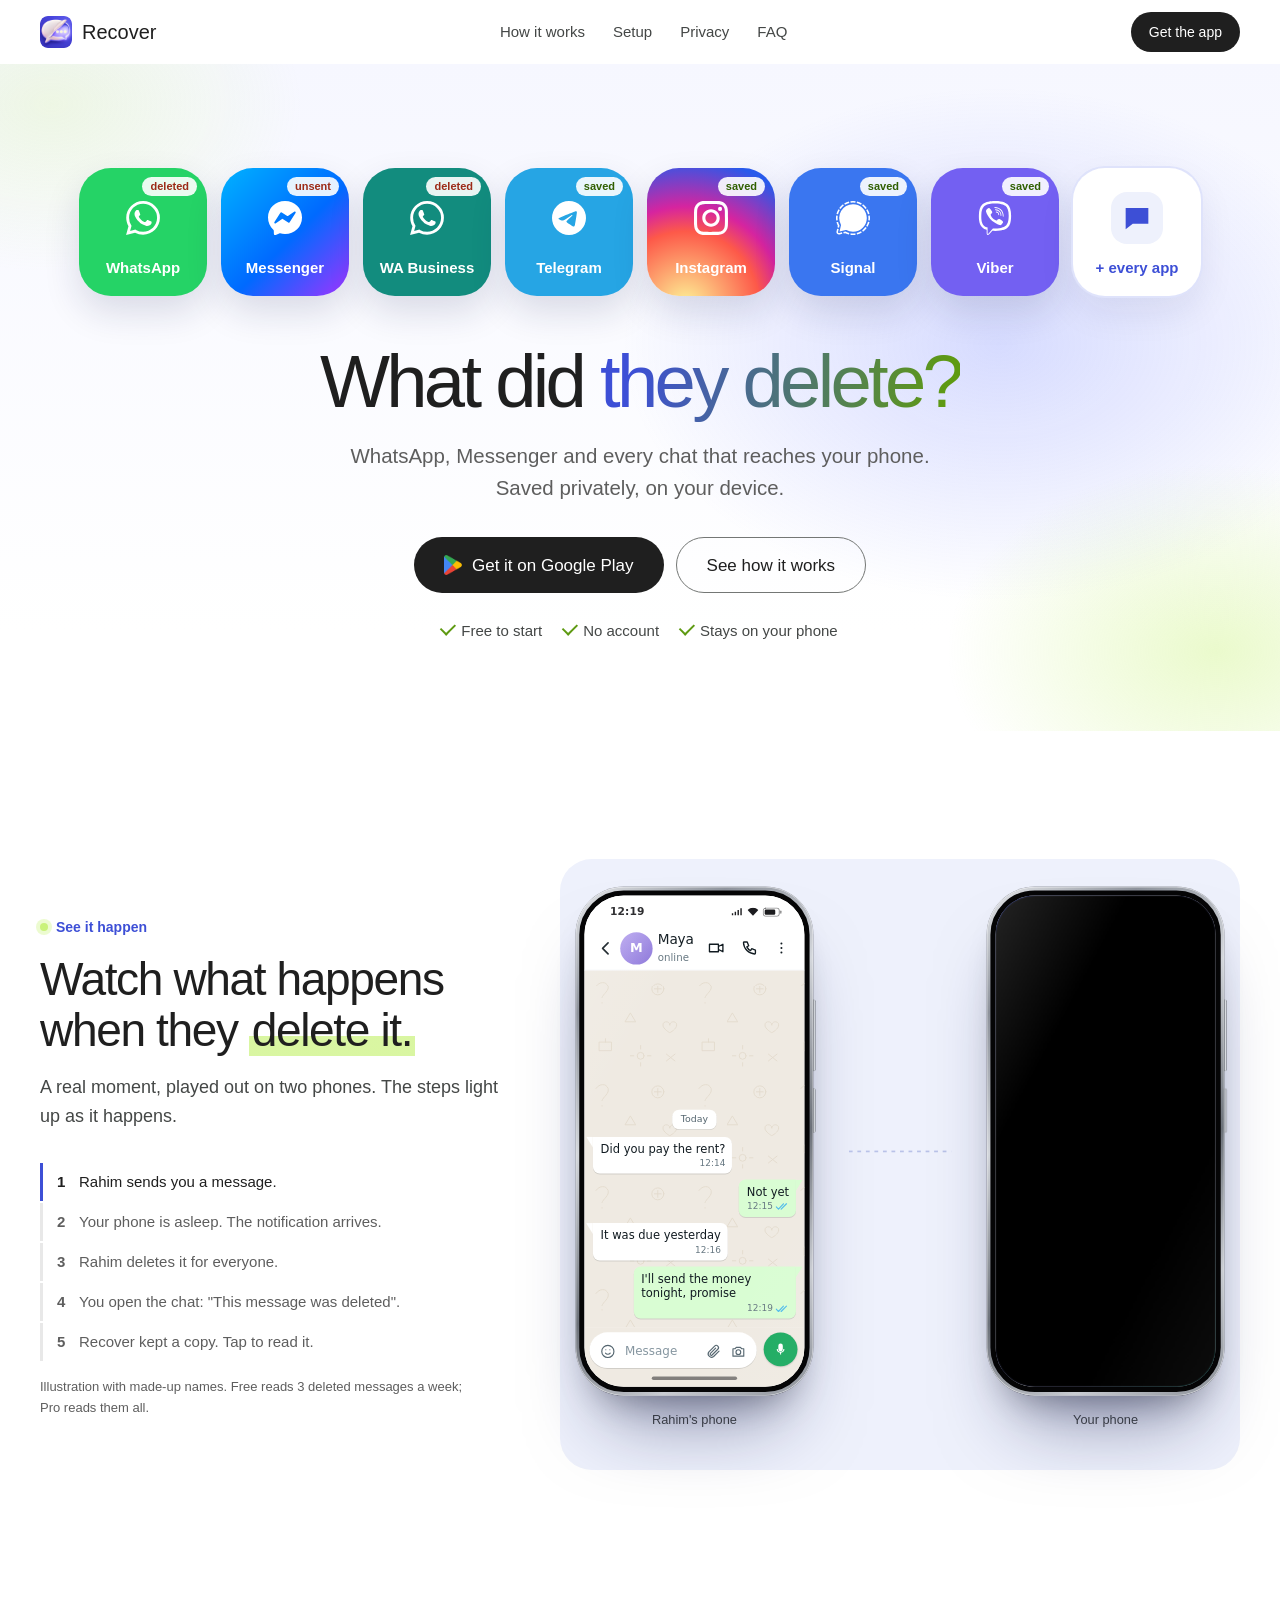
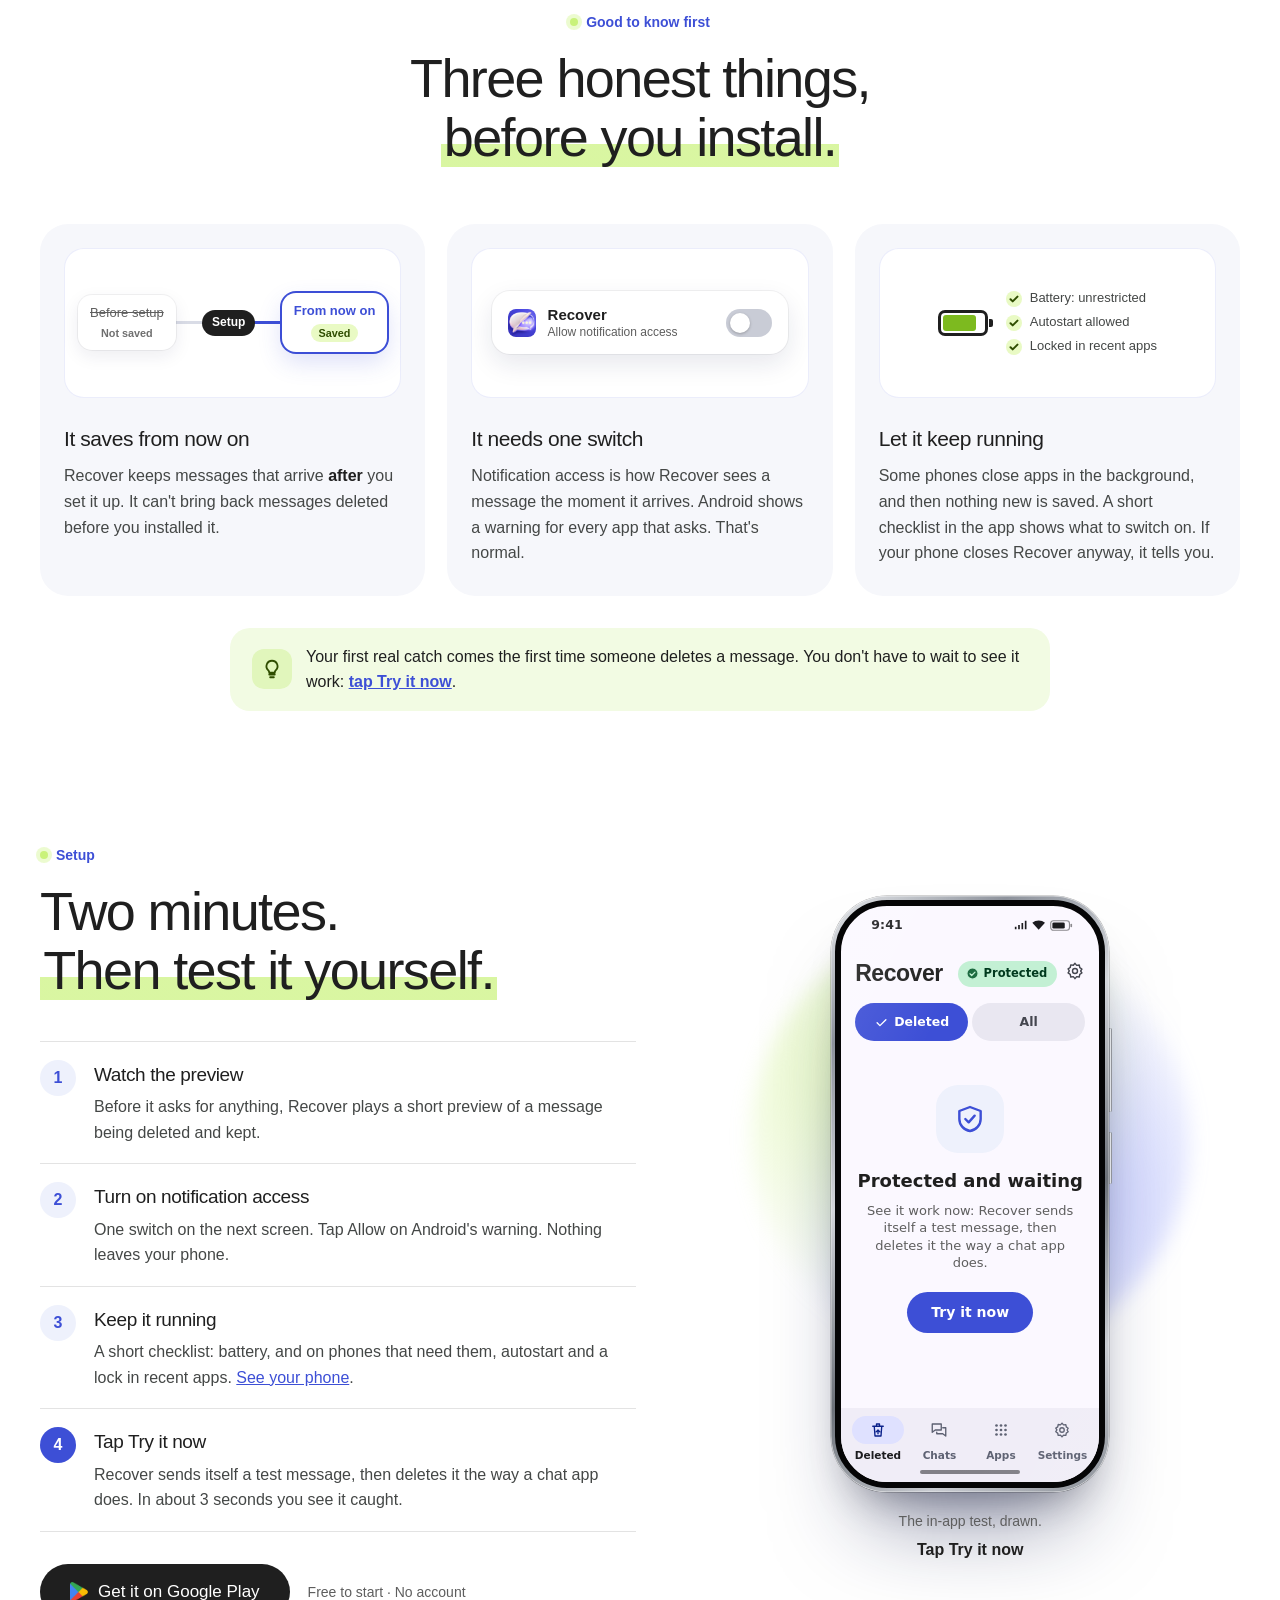
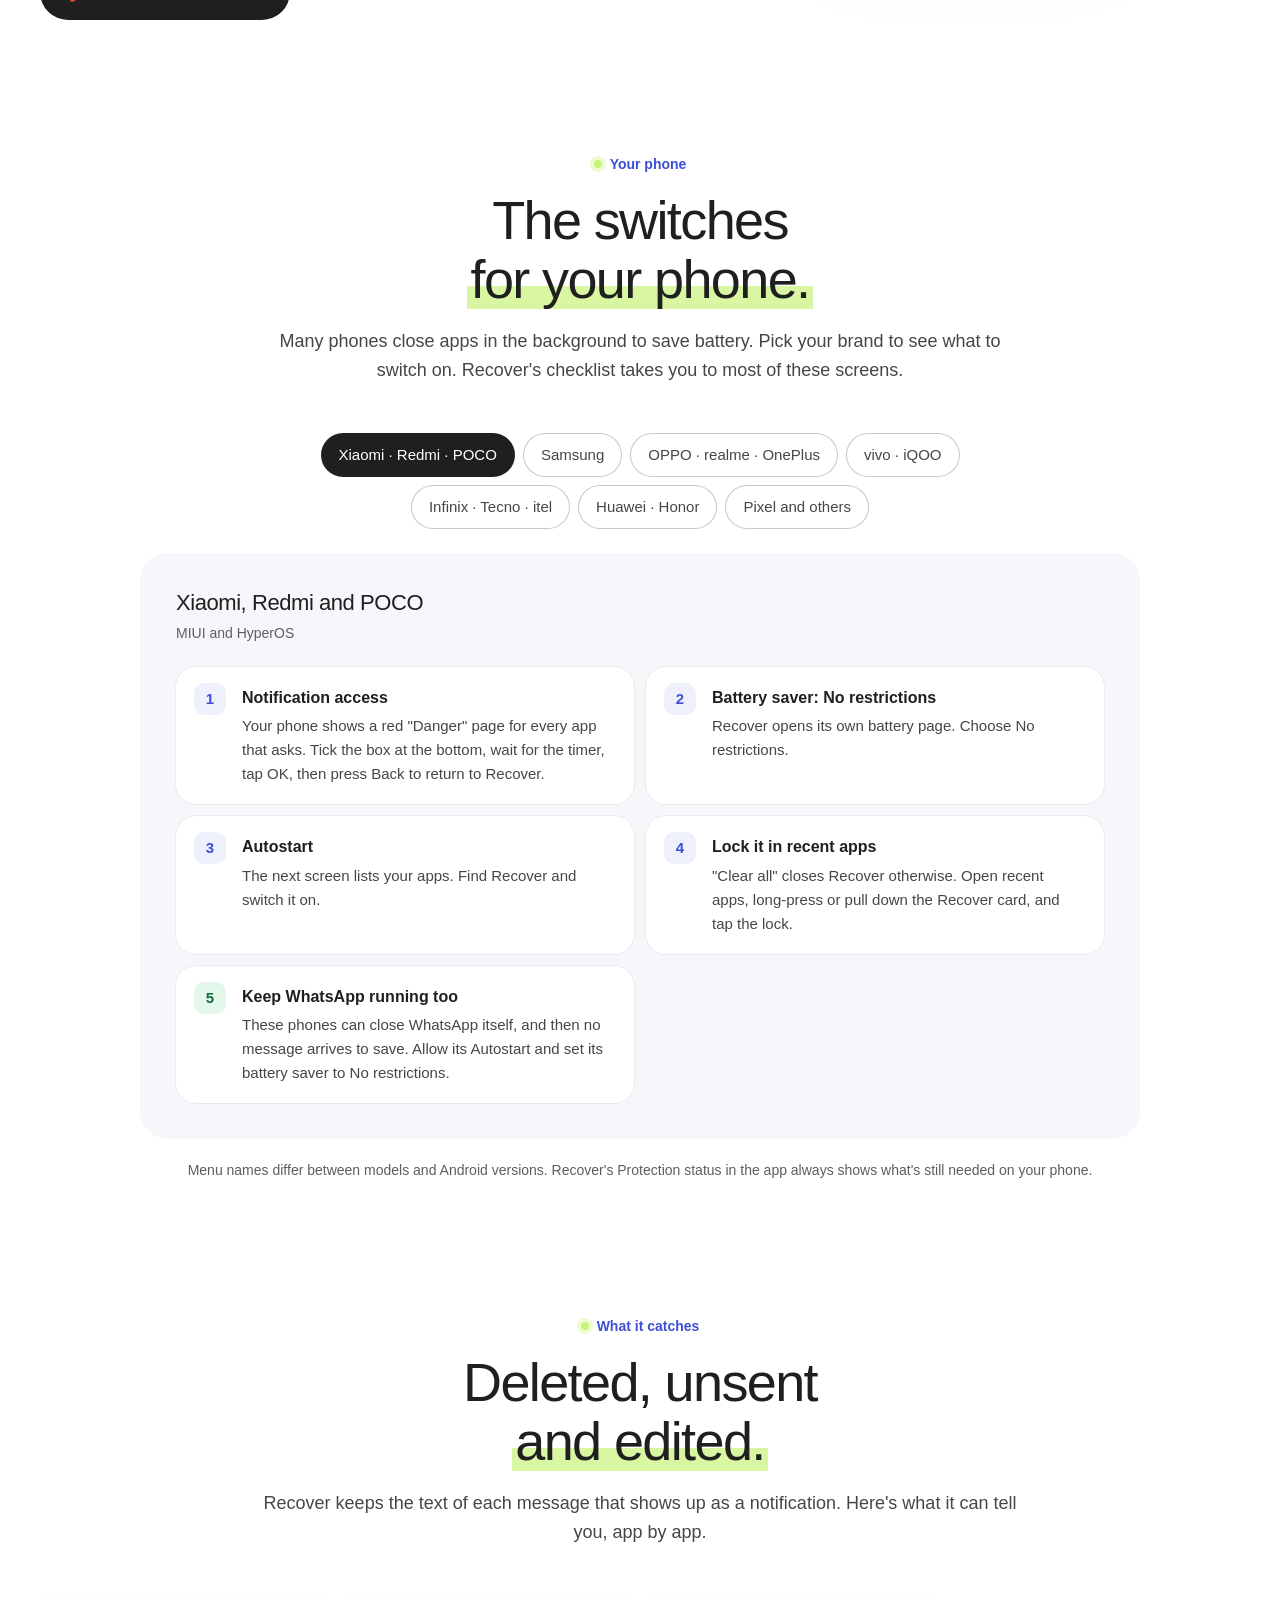
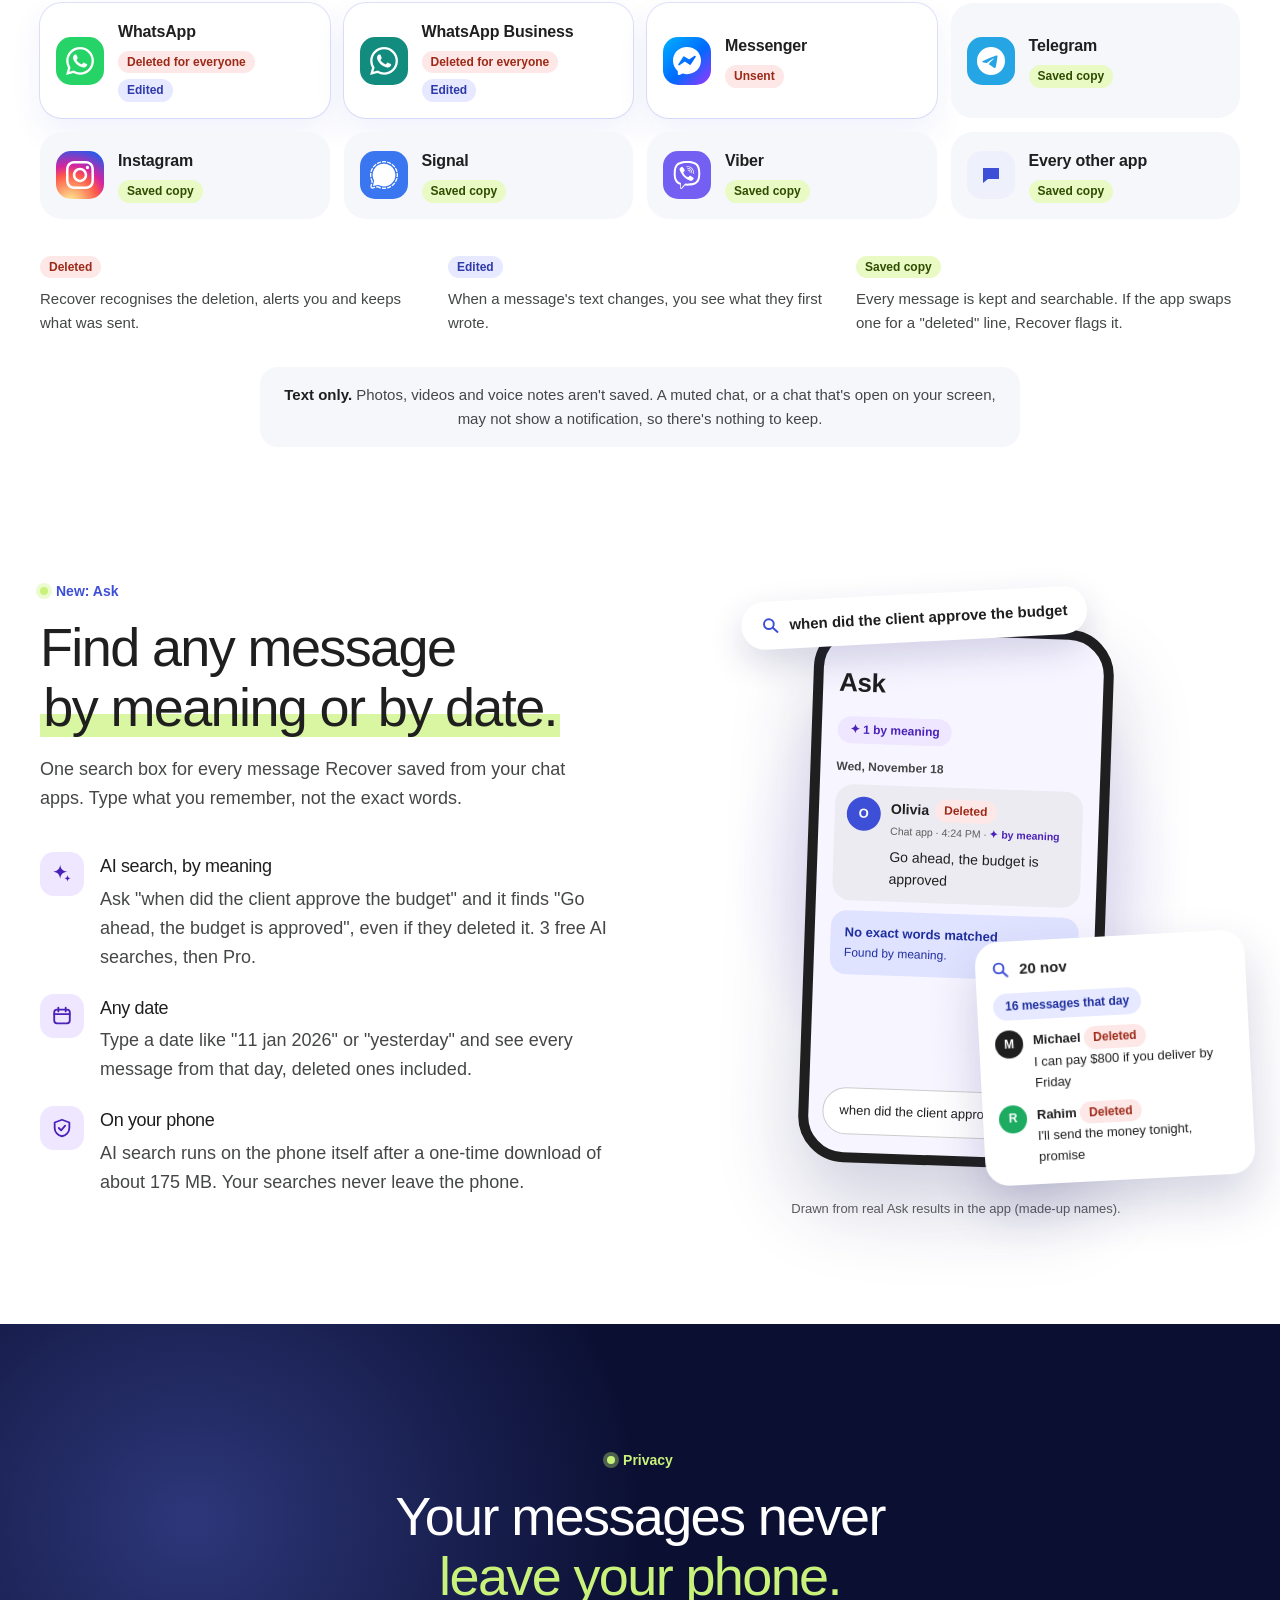
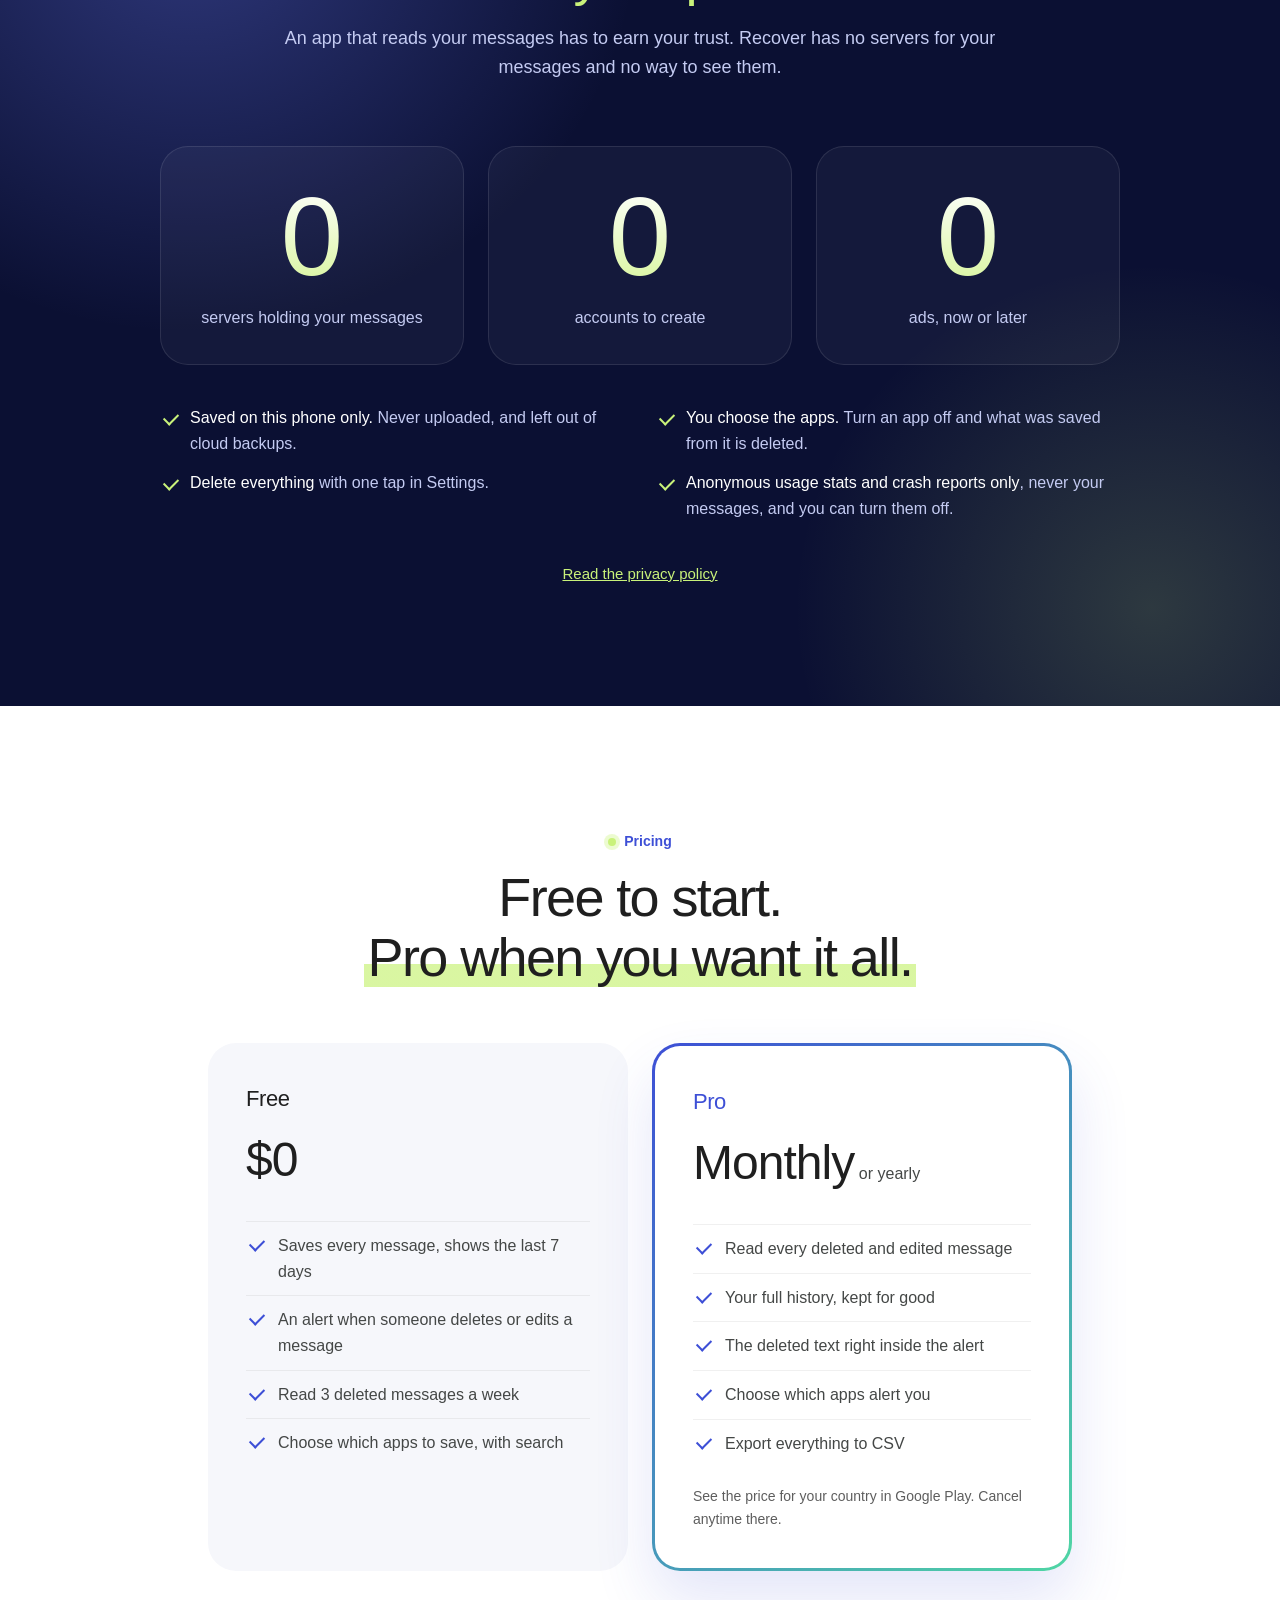
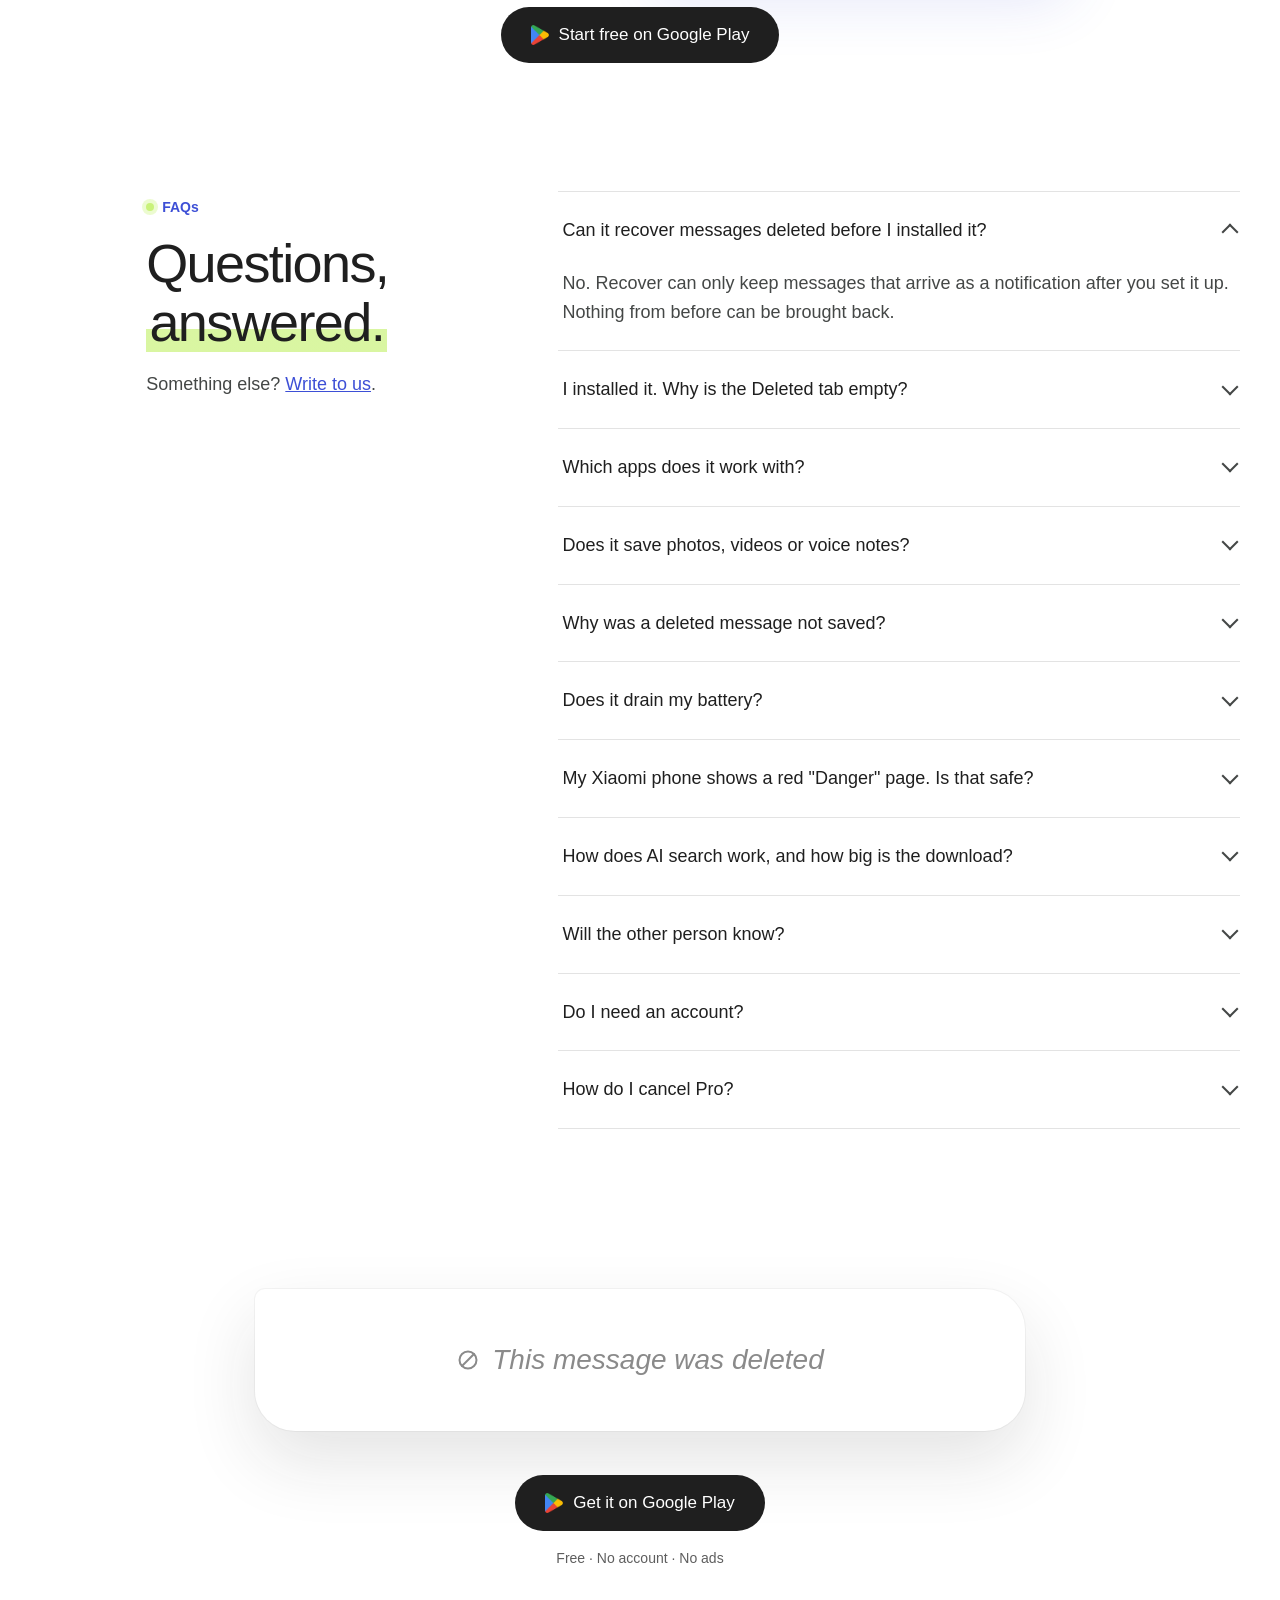
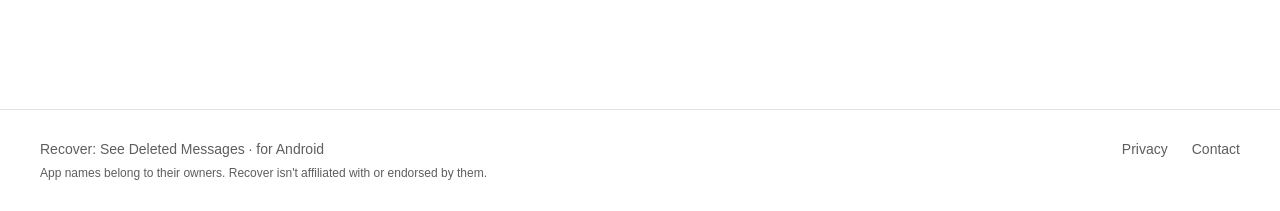
==== commit 9c95738b: "Revert "Ask section: real Recover icon, app tiles and WhatsApp/Messenger badges as in the app; date " ====
--- a/index.html
+++ b/index.html
@@ -367,7 +367,7 @@
     <div class="wrap ak-grid">
       <div class="ak-copy">
         <div class="sec-head ak-head reveal">
-          <p class="kicker ak-kick"><img src="assets/icon-192.png" alt="" width="22" height="22">New in Recover: Ask</p>
+          <p class="kicker">New: Ask</p>
           <h2 class="sec-title" id="ask-h">Find any message<br><em>by meaning or by date.</em></h2>
           <p class="sec-sub">One search box for every message Recover saved from your chat apps. Type what you remember, not the exact words.</p>
         </div>
@@ -380,18 +380,15 @@
 
       <figure class="ak-stage reveal" aria-hidden="true">
         <div class="ak-glow"></div>
-        <div class="ak-app"><img src="assets/icon-192.png" alt="" width="34" height="34"><span><b>Recover</b>Ask anything</span></div>
         <div class="ak-q"><svg viewBox="0 0 24 24"><circle cx="10" cy="10" r="6.5"/><path d="M15 15l6 6"/></svg>when did the client approve the budget</div>
         <div class="ak-ph">
           <div class="ak-scr">
-            <div class="ak-sb"><span>9:41</span><i></i></div>
-            <div class="ak-top"><b>Ask</b><span class="ak-pro">PRO</span></div>
-            <div class="ak-tiles"><span class="ak-tile wa"><svg aria-hidden="true"><use href="#i-wa"/></svg><small>WhatsApp</small></span><span class="ak-tile ms"><svg aria-hidden="true"><use href="#i-ms"/></svg><small>Messenger</small></span><span class="ak-tile wb"><svg aria-hidden="true"><use href="#i-wa"/></svg><small>Business</small></span></div>
+            <div class="ak-top"><b>Ask</b></div>
             <span class="ak-pill ak-ai">✦ 1 by meaning</span>
             <p class="ak-day">Wed, November 18</p>
             <div class="ak-card">
-              <span class="ak-av">O<i class="ak-bd wa"><svg aria-hidden="true"><use href="#i-wa"/></svg></i></span>
-              <div><p class="ak-who"><b>Olivia</b><span class="tag del">Deleted</span></p><p class="ak-meta">WhatsApp · 4:24 PM · <span class="ak-by">✦ by meaning</span></p><p class="ak-msg">Go ahead, the budget is approved</p></div>
+              <span class="ak-av">O</span>
+              <div><p class="ak-who"><b>Olivia</b><span class="tag del">Deleted</span></p><p class="ak-meta">Chat app · 4:24 PM · <span class="ak-by">✦ by meaning</span></p><p class="ak-msg">Go ahead, the budget is approved</p></div>
             </div>
             <div class="ak-tip"><b>No exact words matched</b>Found by meaning.</div>
             <div class="ak-box">when did the client approve…</div>
@@ -400,8 +397,8 @@
         <div class="ak-date">
           <p class="ak-dq"><svg viewBox="0 0 24 24"><circle cx="10" cy="10" r="6.5"/><path d="M15 15l6 6"/></svg>20 nov</p>
           <span class="ak-pill">16 messages that day</span>
-          <div class="ak-row"><span class="ak-av ak-av2">M<i class="ak-bd ms"><svg aria-hidden="true"><use href="#i-ms"/></svg></i></span><p><b>Michael</b> <span class="tag del">Deleted</span><br>I can pay $800 if you deliver by Friday</p></div>
-          <div class="ak-row"><span class="ak-av ak-av3">R<i class="ak-bd wa"><svg aria-hidden="true"><use href="#i-wa"/></svg></i></span><p><b>Rahim</b> <span class="tag del">Deleted</span><br>I'll send the money tonight, promise</p></div>
+          <div class="ak-row"><span class="ak-av ak-av2">M</span><p><b>Michael</b> <span class="tag del">Deleted</span><br>I can pay $800 if you deliver by Friday</p></div>
+          <div class="ak-row"><span class="ak-av ak-av3">R</span><p><b>Rahim</b> <span class="tag del">Deleted</span><br>I'll send the money tonight, promise</p></div>
         </div>
         <figcaption class="ak-cap">Drawn from real Ask results in the app (made-up names).</figcaption>
       </figure>
--- a/styles.css
+++ b/styles.css
@@ -870,32 +870,3 @@
   .ak-date { right: 50%; transform: translateX(60%) rotate(-3deg); bottom: 30px; width: 240px; }
 }
 @media (max-width: 420px) { .ak-meta { white-space: normal; } .ak-date { transform: translateX(50%) rotate(-3deg); } .ak-ph { width: 270px; height: 500px; } }
-
-/* Ask mockup polish: real Recover icon, app tiles and app badges as in the app */
-.ak-kick { display: inline-flex; align-items: center; gap: 8px; }
-.ak-kick img { border-radius: 6px; box-shadow: 0 2px 6px rgba(40,40,110,.2); }
-.ak-app { position: absolute; z-index: 4; top: 120px; left: 0; display: flex; align-items: center; gap: 10px; padding: 10px 16px 10px 10px; border-radius: 20px;
-  background: #fff; box-shadow: 0 16px 36px rgba(40,40,110,.18); transform: rotate(-4deg); font-size: 12px; color: var(--ink-3); }
-.ak-app img { border-radius: 9px; }
-.ak-app b { display: block; font-size: 14px; color: var(--ink); }
-.ak-sb { display: flex; justify-content: space-between; align-items: center; font-size: 11px; font-weight: 600; margin: -14px 4px 8px; }
-.ak-sb i { width: 34px; height: 10px; border-radius: 3px; background: linear-gradient(90deg, #1f1f1f 70%, #ccc 0); }
-.ak-top { display: flex; justify-content: space-between; align-items: center; }
-.ak-pro { padding: 5px 12px; border-radius: 999px; background: var(--brand); color: #fff; font-weight: 800; font-size: 11px; }
-.ak-tiles { display: flex; gap: 8px; margin-top: 12px; }
-.ak-tile { flex: 1; display: grid; justify-items: center; gap: 4px; padding: 8px 4px; border-radius: 14px; background: #fff; box-shadow: 0 0 0 1px #e6e8f2; }
-.ak-tile svg { width: 22px; height: 22px; }
-.ak-tile small { font-size: 9.5px; color: var(--ink-2); font-weight: 600; }
-.ak-tile.wa svg { fill: #25D366; } .ak-tile.wb svg { fill: #128C7E; } .ak-tile.ms svg { fill: #0A7CFF; }
-.ak-av { position: relative; }
-.ak-bd { position: absolute; right: -4px; bottom: -4px; width: 16px; height: 16px; border-radius: 50%; display: grid; place-items: center; box-shadow: 0 0 0 2px #fff; }
-.ak-bd svg { width: 9px; height: 9px; fill: #fff; }
-.ak-bd.wa { background: #25D366; }
-.ak-bd.ms { background: linear-gradient(135deg, #00B2FF, #006AFF 55%, #A033FF); }
-.ak-av2 { background: #5B6BD8; }
-@media (max-width: 900px) { .ak-app { top: 90px; left: 4%; } }
-@media (max-width: 420px) { .ak-app { display: none; } }
-@media (min-width: 901px) { .ak-date { right: -60px; bottom: -40px; width: 250px; } .ak-stage { min-height: 640px; } .ak-cap { bottom: -70px; } }
-.ak-row .ak-bd { width: 14px; height: 14px; right: -5px; bottom: -5px; } .ak-row .ak-bd svg { width: 8px; height: 8px; }
-@media (max-width: 420px) { .ak-tip { display: none; } .ak-tiles small { font-size: 8.5px; } }
-@media (min-width: 901px) and (max-width: 1280px) { .ak-date { right: -8px; } .ak-app { left: -10px; } }
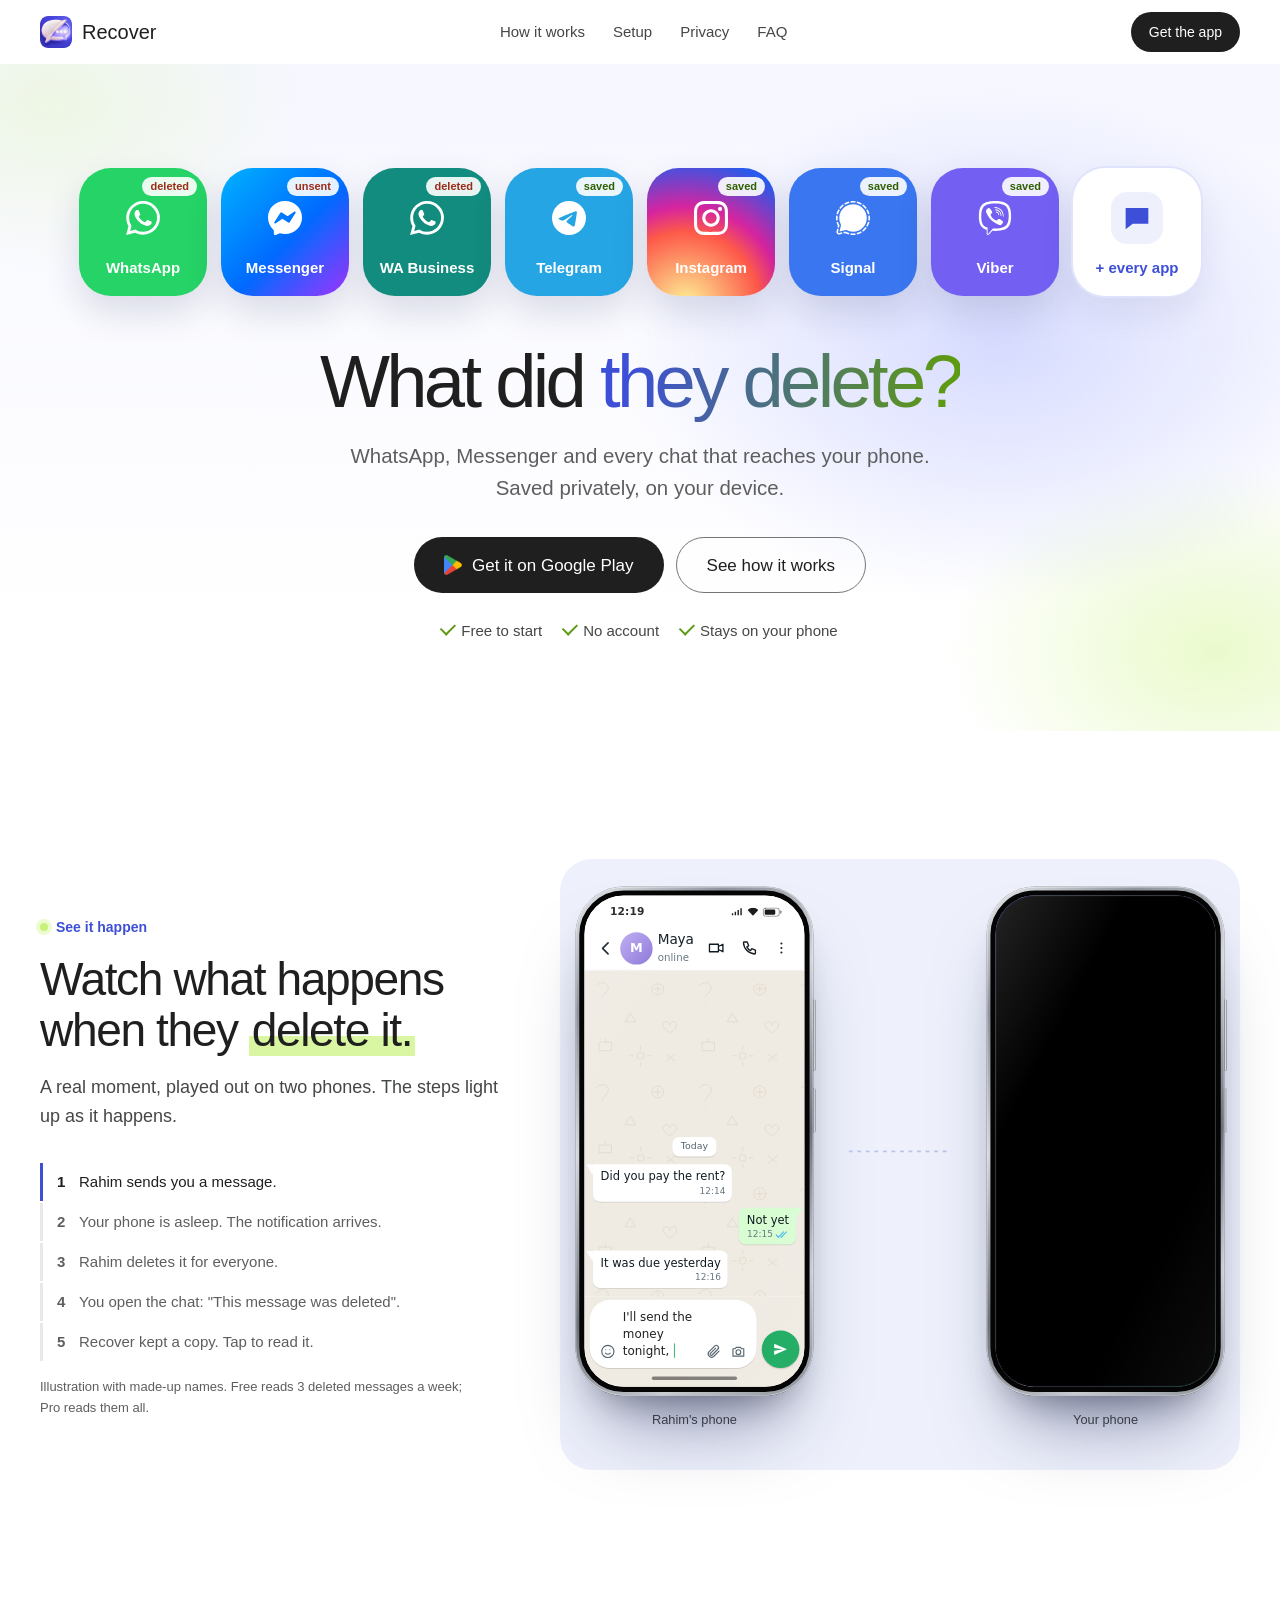
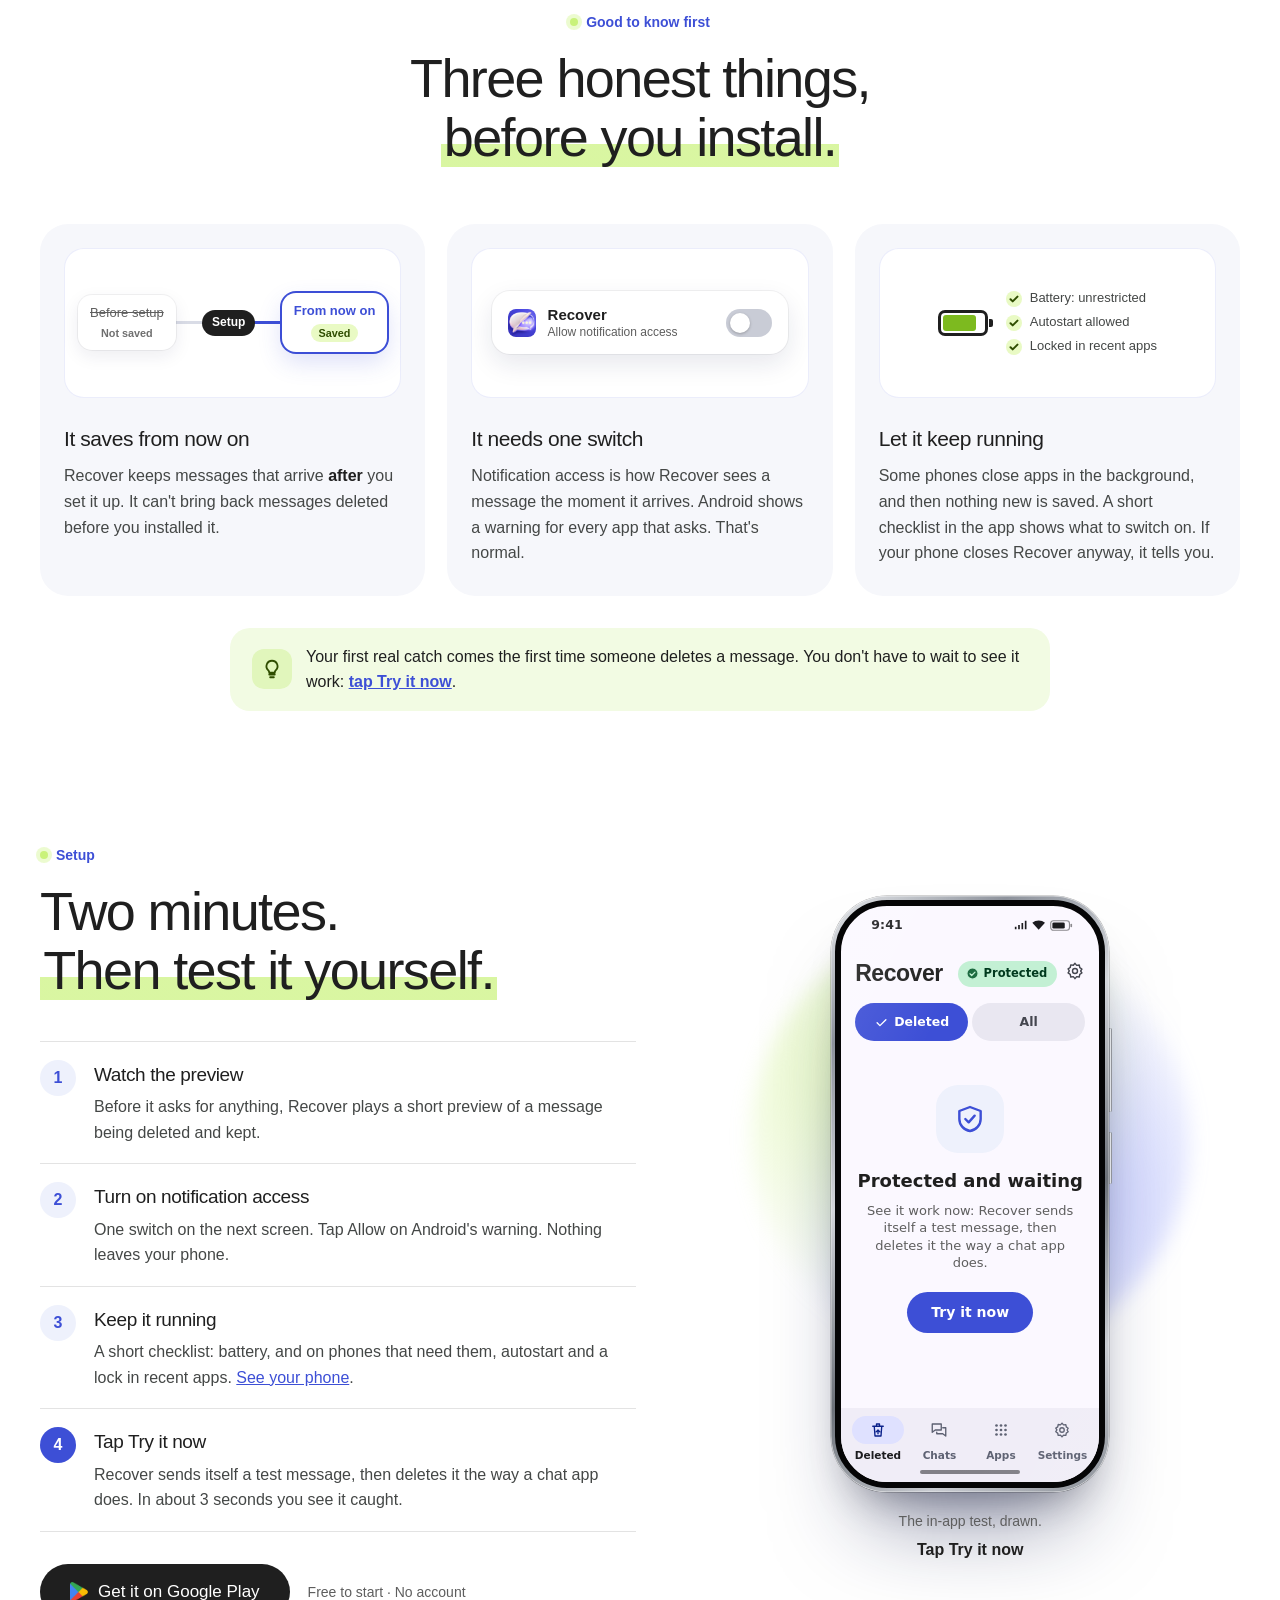
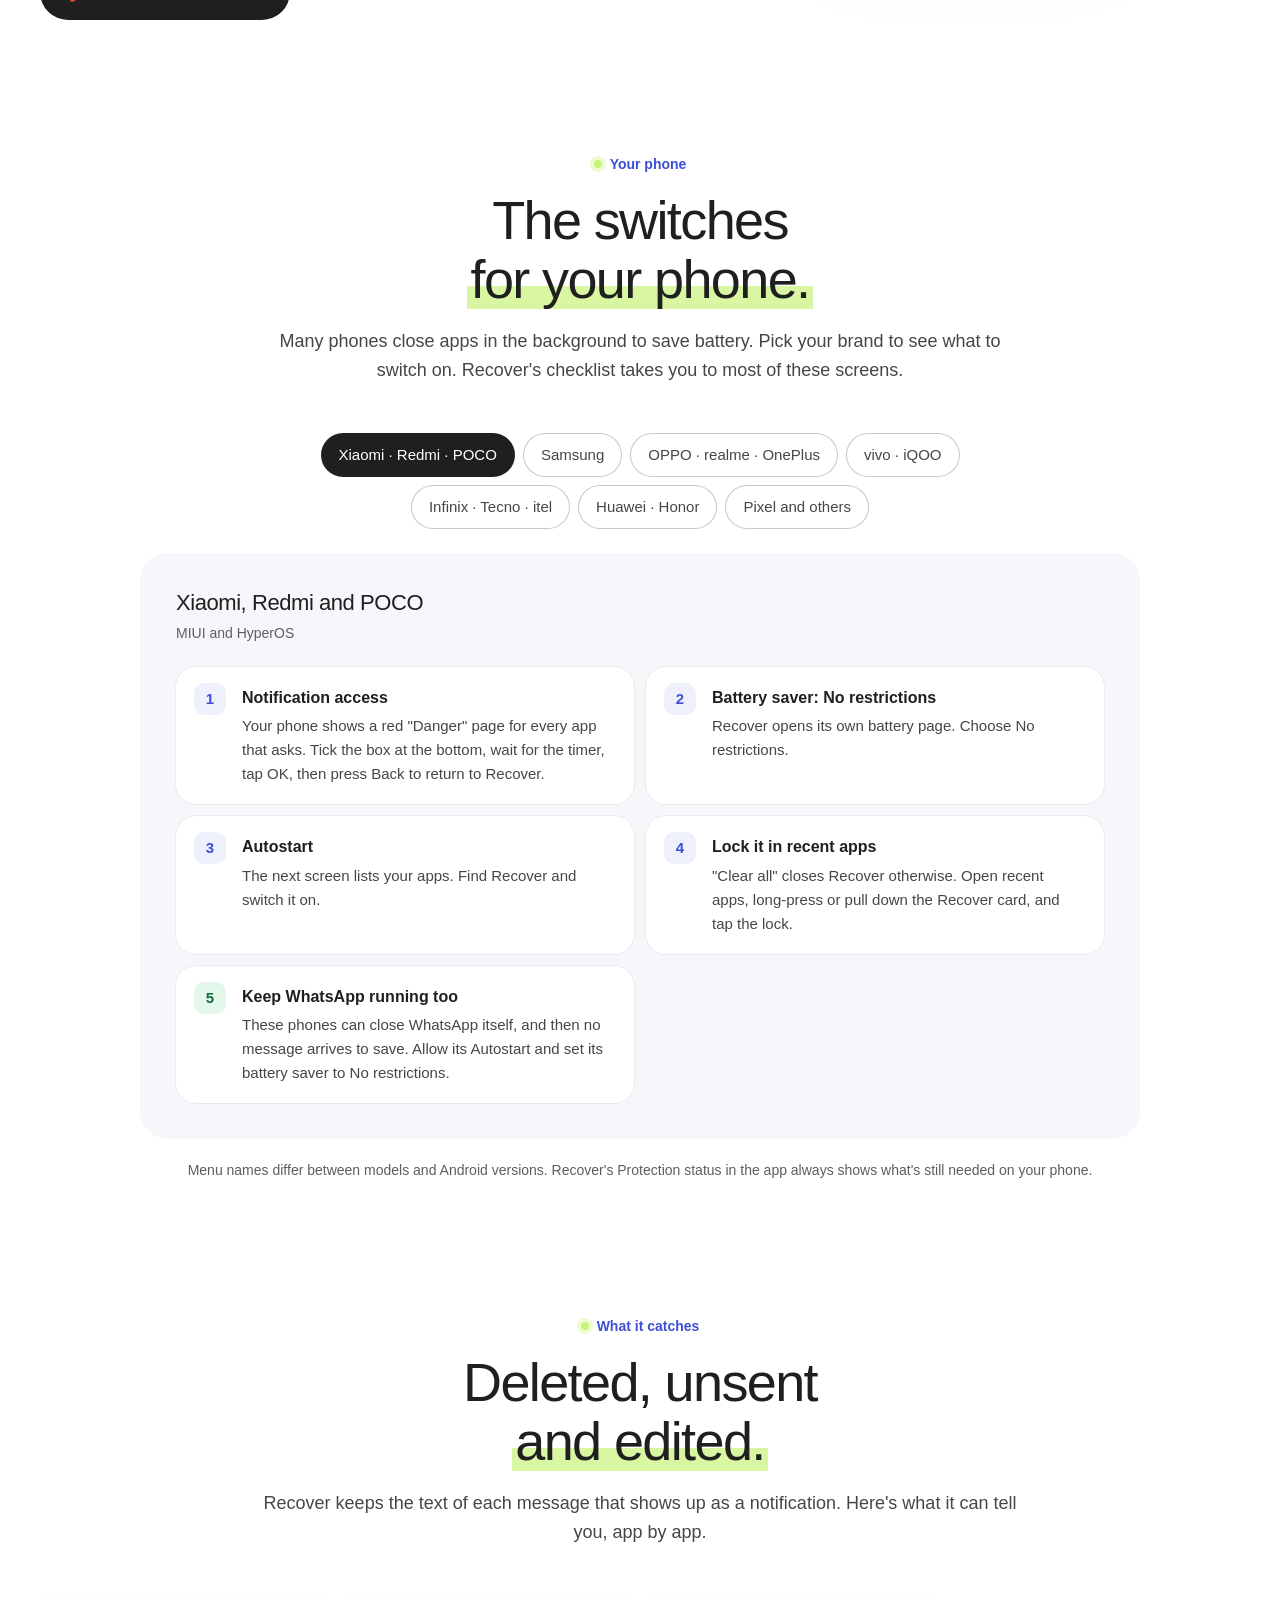
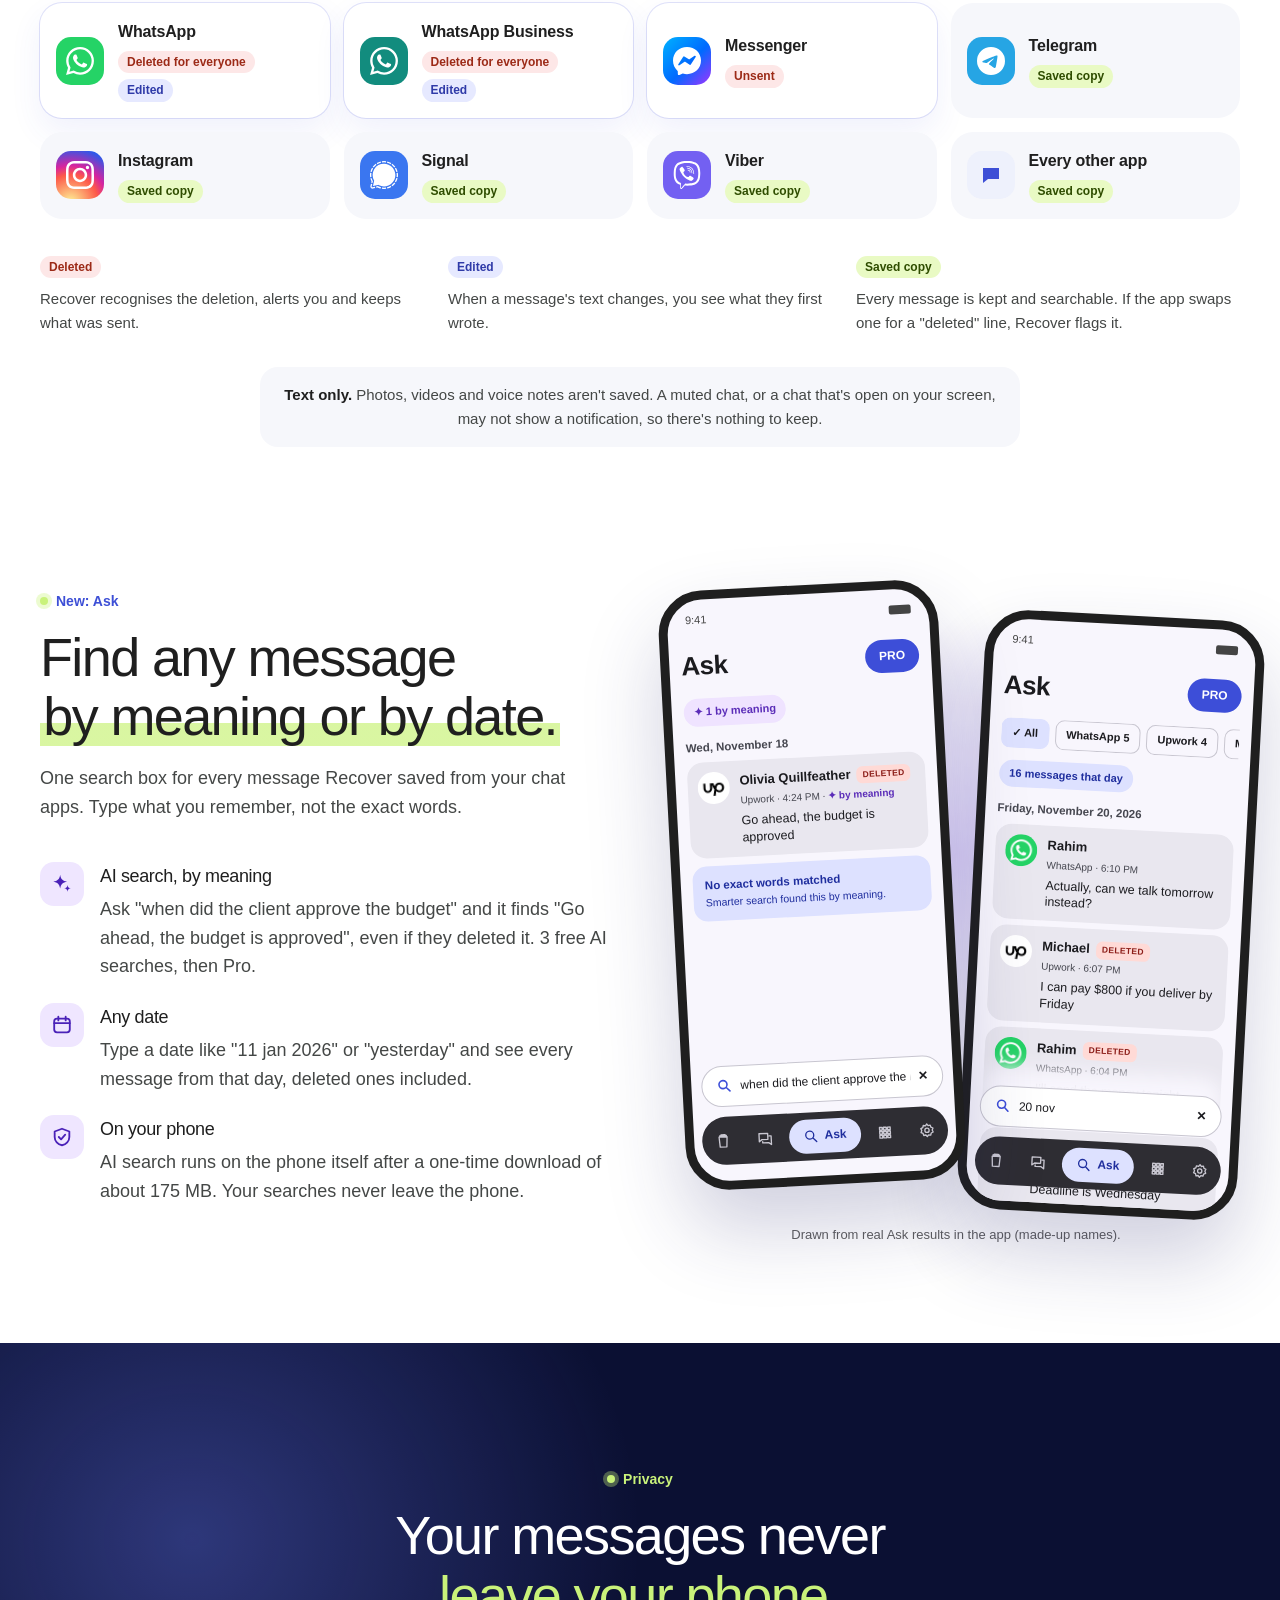
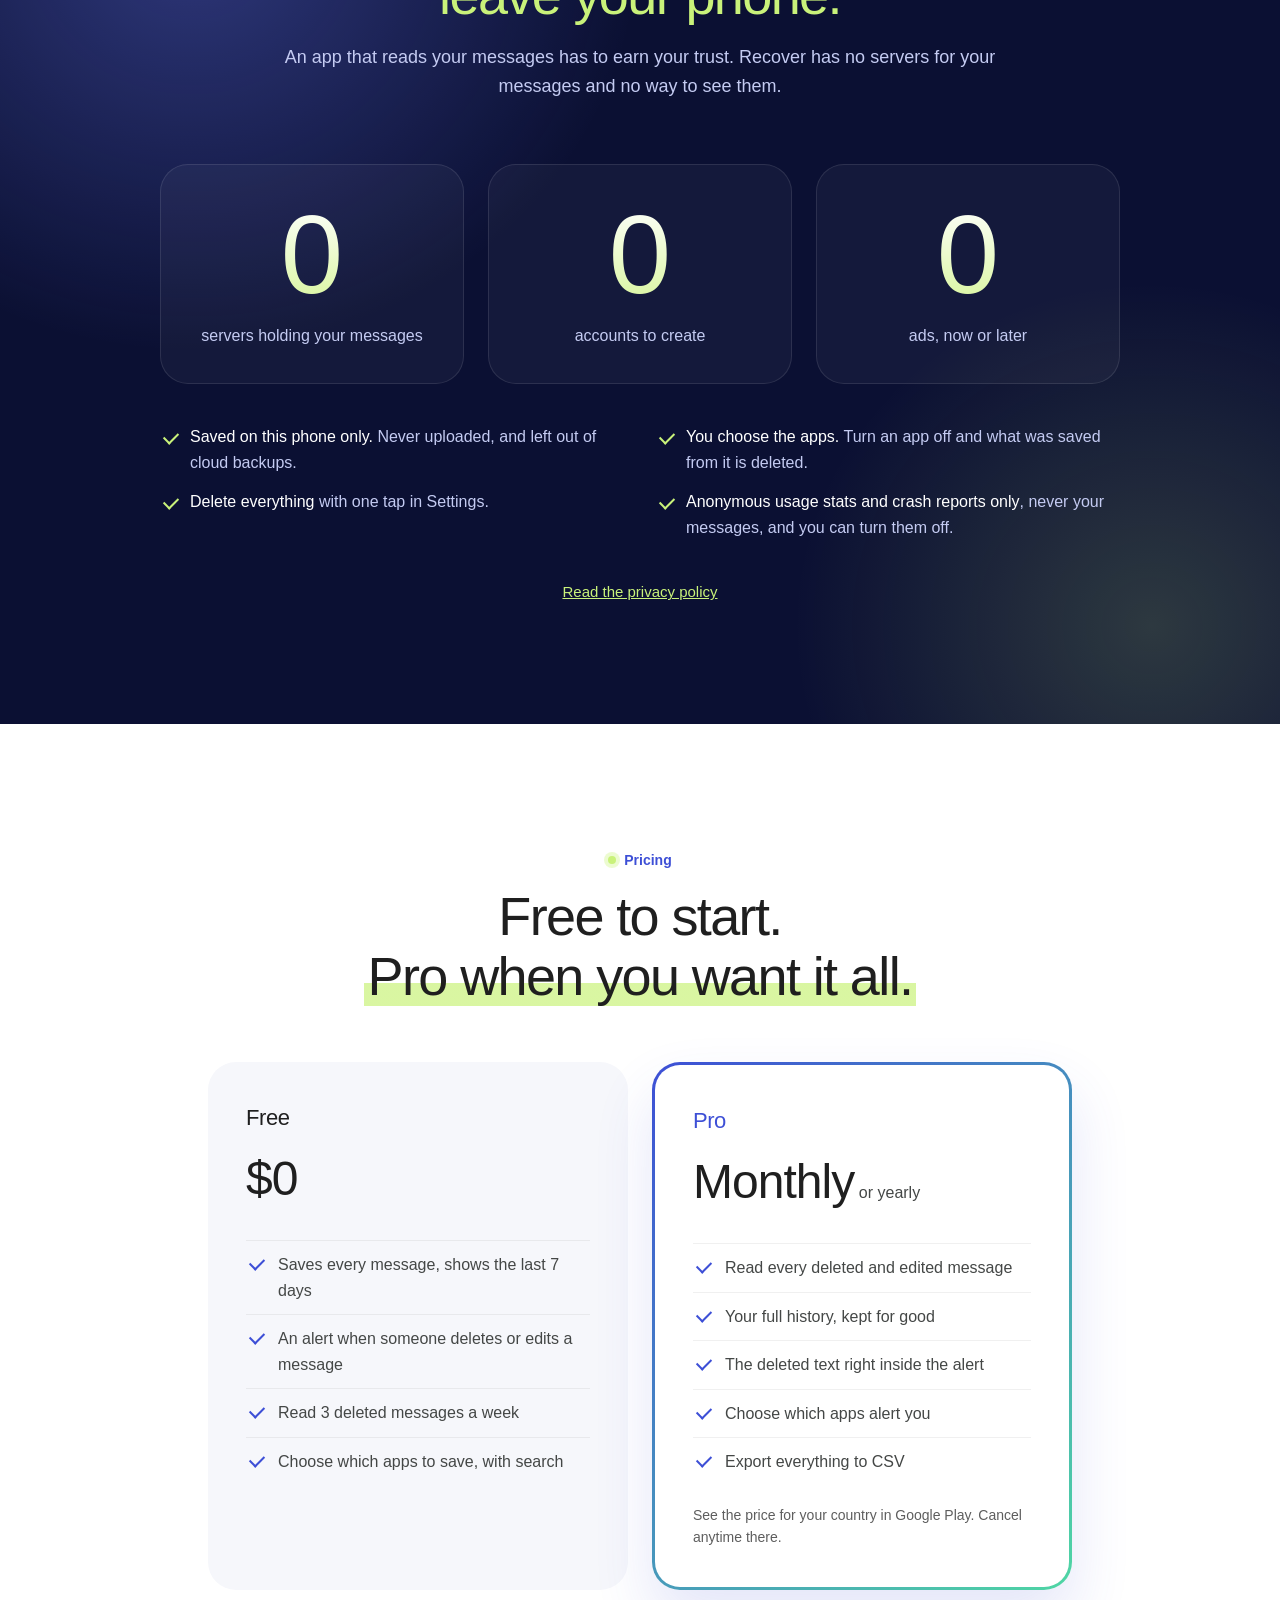
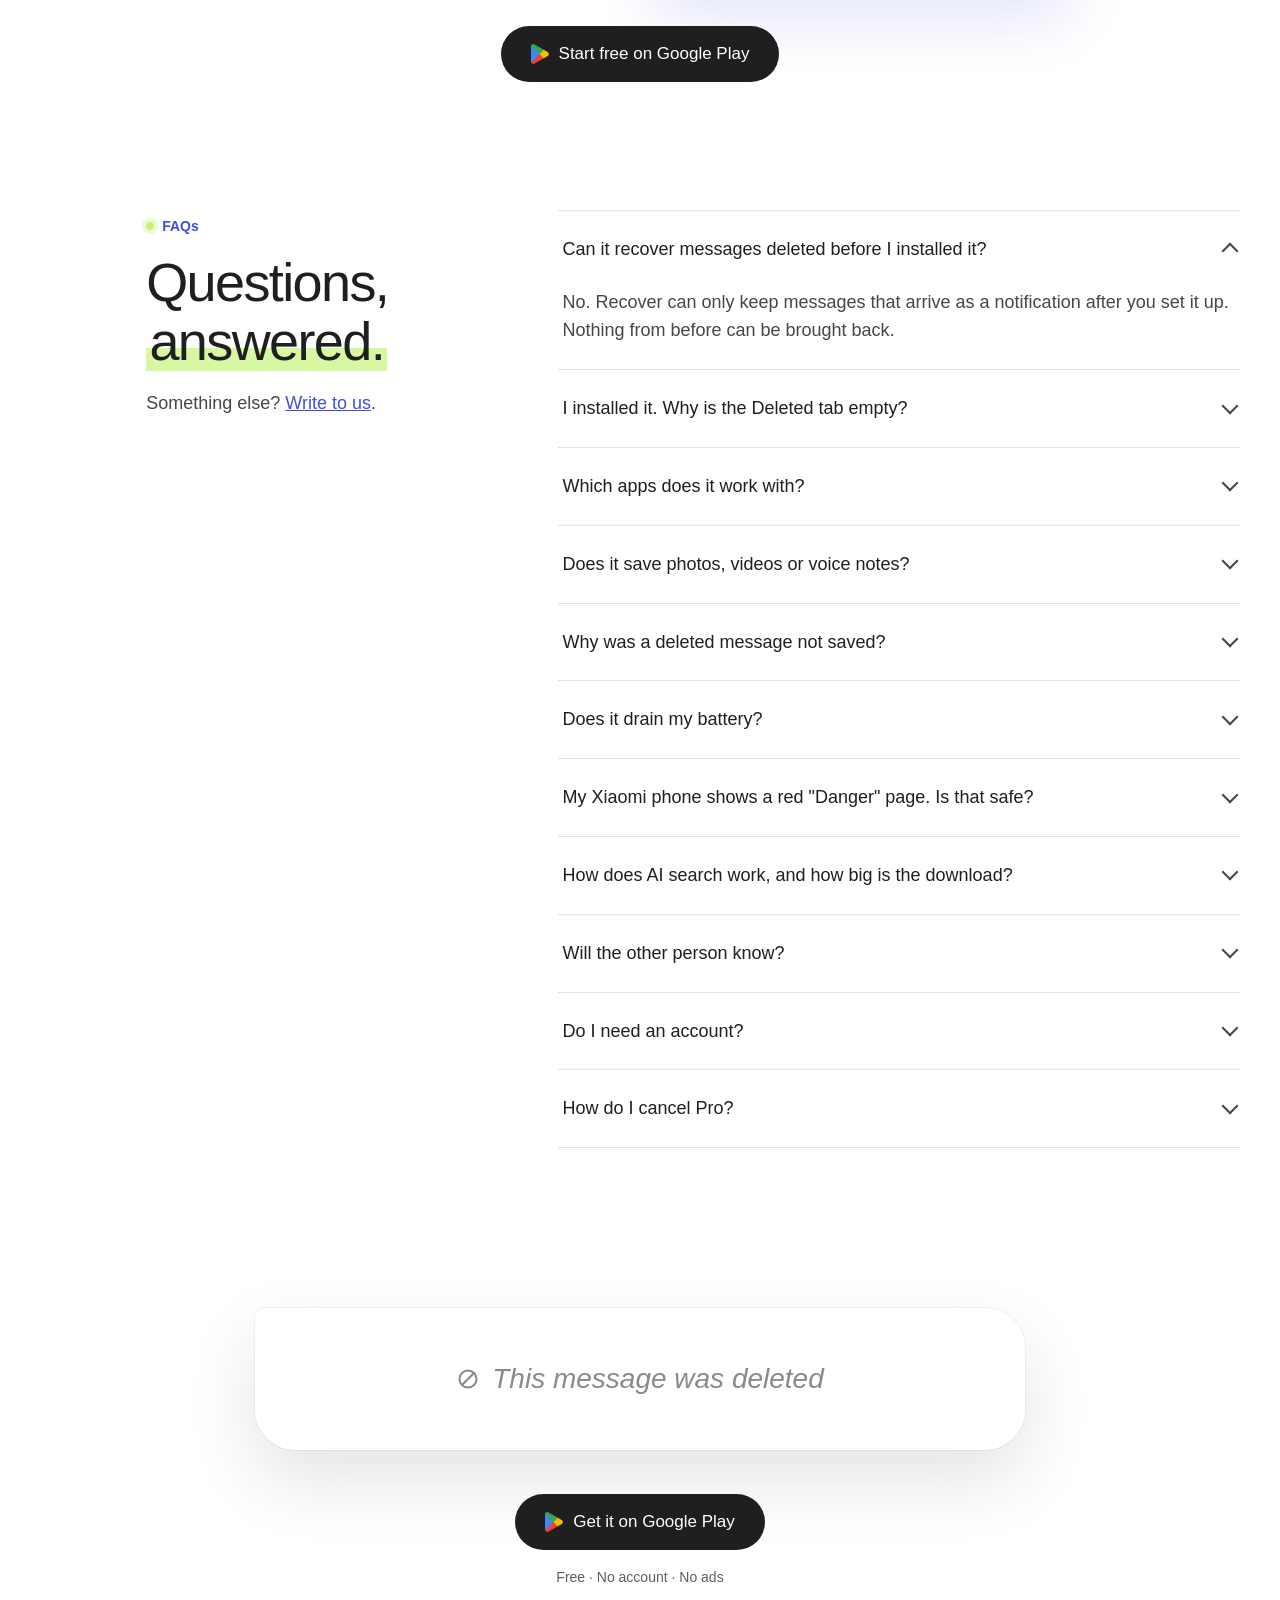
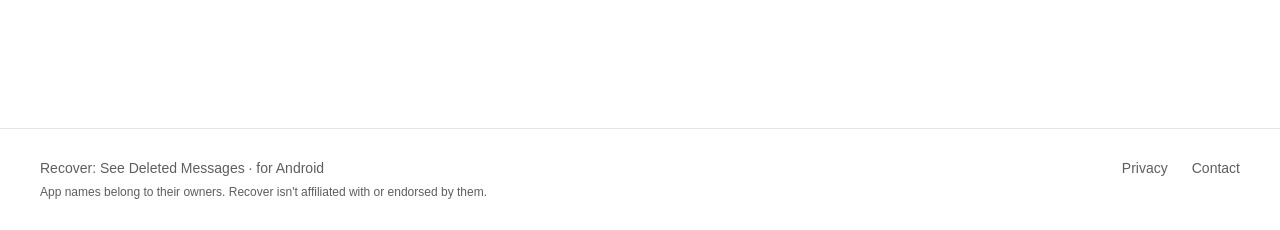
==== commit 5021016d: "Ask section: draw the two phones exactly like the real Ask screens (meaning result + 20 nov day view" ====
--- a/index.html
+++ b/index.html
@@ -380,26 +380,27 @@
 
       <figure class="ak-stage reveal" aria-hidden="true">
         <div class="ak-glow"></div>
-        <div class="ak-q"><svg viewBox="0 0 24 24"><circle cx="10" cy="10" r="6.5"/><path d="M15 15l6 6"/></svg>when did the client approve the budget</div>
-        <div class="ak-ph">
-          <div class="ak-scr">
-            <div class="ak-top"><b>Ask</b></div>
-            <span class="ak-pill ak-ai">✦ 1 by meaning</span>
-            <p class="ak-day">Wed, November 18</p>
-            <div class="ak-card">
-              <span class="ak-av">O</span>
-              <div><p class="ak-who"><b>Olivia</b><span class="tag del">Deleted</span></p><p class="ak-meta">Chat app · 4:24 PM · <span class="ak-by">✦ by meaning</span></p><p class="ak-msg">Go ahead, the budget is approved</p></div>
-            </div>
-            <div class="ak-tip"><b>No exact words matched</b>Found by meaning.</div>
-            <div class="ak-box">when did the client approve…</div>
-          </div>
-        </div>
-        <div class="ak-date">
-          <p class="ak-dq"><svg viewBox="0 0 24 24"><circle cx="10" cy="10" r="6.5"/><path d="M15 15l6 6"/></svg>20 nov</p>
-          <span class="ak-pill">16 messages that day</span>
-          <div class="ak-row"><span class="ak-av ak-av2">M</span><p><b>Michael</b> <span class="tag del">Deleted</span><br>I can pay $800 if you deliver by Friday</p></div>
-          <div class="ak-row"><span class="ak-av ak-av3">R</span><p><b>Rahim</b> <span class="tag del">Deleted</span><br>I'll send the money tonight, promise</p></div>
-        </div>
+        <div class="ap-ph ap-a"><div class="ap-scr">
+          <div class="ap-sb"><span>9:41</span><i></i></div><div class="ap-top"><b>Ask</b><span class="ap-pro">PRO</span></div>
+          <span class="ap-pill ai">✦ 1 by meaning</span>
+          <p class="ap-day">Wed, November 18</p>
+          <div class="ap-card"><img class="ap-logo" src="assets/app-upwork.png" alt=""><div><p class="ap-who"><b>Olivia Quillfeather</b><span class="ap-del">DELETED</span></p><p class="ap-meta">Upwork · 4:24 PM · <span class="ap-by">✦ by meaning</span></p><p class="ap-msg">Go ahead, the budget is approved</p></div></div>
+          <div class="ap-tip"><b>No exact words matched</b>Smarter search found this by meaning.</div>
+          <div class="ap-box"><svg viewBox="0 0 24 24"><circle cx="10" cy="10" r="6"/><path d="M15 15l5 5"/></svg><span>when did the client approve the budg</span><i>✕</i></div>
+          <div class="ap-nav"><span><svg viewBox="0 0 24 24"><path d="M7 4h10M9 4V2.8h6V4M6 6h12l-1 15H7z"/></svg></span><span><svg viewBox="0 0 24 24"><path d="M3 4h13v9H7l-4 3zM8 16v2h9l4 3V8h-3"/></svg></span><span class="on"><svg viewBox="0 0 24 24"><circle cx="10" cy="10" r="6"/><path d="M15 15l5 5"/></svg>Ask</span><span><svg viewBox="0 0 24 24"><path d="M4 4h4v4H4zM10 4h4v4h-4zM16 4h4v4h-4zM4 10h4v4H4zM10 10h4v4h-4zM16 10h4v4h-4zM4 16h4v4H4zM10 16h4v4h-4zM16 16h4v4h-4z"/></svg></span><span><svg viewBox="0 0 24 24"><circle cx="12" cy="12" r="3.2"/><path d="M12 2.5l2 2.6 3.2-.6.9 3.1 3 1.4-1.3 3 1.3 3-3 1.4-.9 3.1-3.2-.6-2 2.6-2-2.6-3.2.6-.9-3.1-3-1.4 1.3-3-1.3-3 3-1.4.9-3.1 3.2.6z"/></svg></span></div>
+        </div></div>
+        <div class="ap-ph ap-b"><div class="ap-scr">
+          <div class="ap-sb"><span>9:41</span><i></i></div><div class="ap-top"><b>Ask</b><span class="ap-pro">PRO</span></div>
+          <div class="ap-chips"><span class="on">✓ All</span><span>WhatsApp 5</span><span>Upwork 4</span><span>Messenger</span></div>
+          <span class="ap-pill">16 messages that day</span>
+          <p class="ap-day">Friday, November 20, 2026</p>
+          <div class="ap-card"><img class="ap-logo" src="assets/app-whatsapp.png" alt=""><div><p class="ap-who"><b>Rahim</b></p><p class="ap-meta">WhatsApp · 6:10 PM</p><p class="ap-msg">Actually, can we talk tomorrow instead?</p></div></div>
+          <div class="ap-card"><img class="ap-logo" src="assets/app-upwork.png" alt=""><div><p class="ap-who"><b>Michael</b><span class="ap-del">DELETED</span></p><p class="ap-meta">Upwork · 6:07 PM</p><p class="ap-msg">I can pay $800 if you deliver by Friday</p></div></div>
+          <div class="ap-card"><img class="ap-logo" src="assets/app-whatsapp.png" alt=""><div><p class="ap-who"><b>Rahim</b><span class="ap-del">DELETED</span></p><p class="ap-meta">WhatsApp · 6:04 PM</p><p class="ap-msg">I'll send the money tonight, promise</p></div></div>
+          <div class="ap-card"><img class="ap-logo" src="assets/app-upwork.png" alt=""><div><p class="ap-who"><b>Michael</b></p><p class="ap-meta">Upwork · 6:02 PM</p><p class="ap-msg">Deadline is Wednesday</p></div></div>
+          <div class="ap-box"><svg viewBox="0 0 24 24"><circle cx="10" cy="10" r="6"/><path d="M15 15l5 5"/></svg><span>20 nov</span><i>✕</i></div>
+          <div class="ap-nav"><span><svg viewBox="0 0 24 24"><path d="M7 4h10M9 4V2.8h6V4M6 6h12l-1 15H7z"/></svg></span><span><svg viewBox="0 0 24 24"><path d="M3 4h13v9H7l-4 3zM8 16v2h9l4 3V8h-3"/></svg></span><span class="on"><svg viewBox="0 0 24 24"><circle cx="10" cy="10" r="6"/><path d="M15 15l5 5"/></svg>Ask</span><span><svg viewBox="0 0 24 24"><path d="M4 4h4v4H4zM10 4h4v4h-4zM16 4h4v4h-4zM4 10h4v4H4zM10 10h4v4h-4zM16 10h4v4h-4zM4 16h4v4H4zM10 16h4v4h-4zM16 16h4v4h-4z"/></svg></span><span><svg viewBox="0 0 24 24"><circle cx="12" cy="12" r="3.2"/><path d="M12 2.5l2 2.6 3.2-.6.9 3.1 3 1.4-1.3 3 1.3 3-3 1.4-.9 3.1-3.2-.6-2 2.6-2-2.6-3.2.6-.9-3.1-3-1.4 1.3-3-1.3-3 3-1.4.9-3.1 3.2.6z"/></svg></span></div>
+        </div></div>
         <figcaption class="ak-cap">Drawn from real Ask results in the app (made-up names).</figcaption>
       </figure>
     </div>
--- a/styles.css
+++ b/styles.css
@@ -833,40 +833,56 @@
 .ak-ic { flex: none; display: grid; place-items: center; width: 44px; height: 44px; border-radius: 14px; background: #EFE6FF; color: #4A22B8; }
 .ak-ic svg { width: 22px; height: 22px; fill: currentColor; }
 .ak-ic svg [fill="none"], .ak-ic svg path[stroke] { fill: none; }
-.ak-stage { position: relative; margin: 0; min-height: 600px; display: grid; justify-items: center; align-content: start; padding-top: 40px; }
-.ak-glow { position: absolute; top: 60px; width: 460px; height: 460px; max-width: 100%; border-radius: 50%; background: radial-gradient(circle, #E6DBFF, transparent 70%); }
-.ak-q, .ak-dq { display: flex; align-items: center; gap: 10px; font-weight: 600; }
-.ak-q svg, .ak-dq svg { width: 18px; height: 18px; flex: none; fill: none; stroke: var(--brand); stroke-width: 2.6; stroke-linecap: round; }
-.ak-q { position: absolute; z-index: 3; top: 8px; left: 50%; transform: translateX(-62%) rotate(-3deg); padding: 12px 20px; border-radius: 999px; background: #fff;
-  box-shadow: 0 14px 34px rgba(40,40,110,.18); font-size: 15px; white-space: nowrap; }
-.ak-ph { position: relative; z-index: 1; width: 300px; height: 540px; border: 10px solid #1f1f1f; border-radius: 46px; overflow: hidden; background: #f7f5ff;
-  box-shadow: 0 40px 80px rgba(40,40,110,.22); transform: rotate(2deg); }
-.ak-scr { position: absolute; inset: 0; padding: 30px 16px 16px; font-size: 13px; }
-.ak-top b { font-family: "Google Sans", Roboto, -apple-system, sans-serif; font-size: 26px; font-weight: 600; letter-spacing: -.02em; }
-.ak-pill { display: inline-block; margin-top: 12px; padding: 4px 12px; border-radius: 999px; background: #e6e9ff; color: #1F2E9E; font-weight: 700; font-size: 12px; }
-.ak-ai { background: #EFE6FF; color: #4A22B8; }
-.ak-day { margin-top: 14px; font-weight: 700; color: var(--ink-2); font-size: 12px; }
-.ak-card { display: flex; gap: 10px; margin-top: 8px; padding: 12px; border-radius: 18px; background: #ecebf2; }
-.ak-av { flex: none; display: grid; place-items: center; width: 34px; height: 34px; border-radius: 50%; background: var(--brand); color: #fff; font-weight: 700; }
-.ak-av2 { background: #1f1f1f; } .ak-av3 { background: #1DAB61; }
-.ak-who { display: flex; gap: 6px; align-items: center; } .ak-who b { font-size: 14px; }
-.ak-meta { color: var(--ink-3); font-size: 10.5px; margin-top: 2px; white-space: nowrap; }
-.ak-by { color: #4A22B8; font-weight: 600; }
-.ak-msg { margin-top: 6px; font-size: 14px; }
-.ak-tip { margin-top: 10px; padding: 12px 14px; border-radius: 16px; background: #e0e3ff; color: #1F2E9E; font-size: 12px; }
-.ak-tip b { display: block; font-size: 13px; }
-.ak-box { position: absolute; left: 14px; right: 14px; bottom: 18px; padding: 12px 16px; border-radius: 999px; background: #fff; border: 1px solid #ccc; color: var(--ink); }
-.ak-date { position: absolute; z-index: 2; right: -10px; bottom: 6px; width: 270px; padding: 16px; border-radius: 24px; background: #fff; transform: rotate(-3deg);
-  box-shadow: 0 24px 50px rgba(40,40,110,.2); font-size: 13px; }
-.ak-dq { font-size: 15px; }
-.ak-row { display: flex; gap: 10px; margin-top: 10px; align-items: flex-start; }
-.ak-row .ak-av { width: 28px; height: 28px; font-size: 12px; }
-.ak-cap { position: absolute; bottom: -34px; font-size: 13px; color: var(--ink-3); }
+.ak-stage { position: relative; margin: 0; min-height: 640px; }
+.ak-glow { position: absolute; top: 40px; left: 50%; transform: translateX(-50%); width: 480px; height: 480px; max-width: 100%; border-radius: 50%; background: radial-gradient(circle, #E6DBFF, transparent 70%); }
+.ak-cap { position: absolute; bottom: -30px; left: 0; right: 0; text-align: center; font-size: 13px; color: var(--ink-3); }
+/* Phones drawn to match the real Ask screen (1.4.0) */
+.ap-ph { position: absolute; width: 280px; height: 600px; border: 9px solid #1f1f1f; border-radius: 44px; overflow: hidden; background: #F8F6FD;
+  box-shadow: 0 40px 80px rgba(40,40,110,.22); font-family: Roboto, "Google Sans", -apple-system, sans-serif; color: #1b1b1f; }
+.ap-a { left: 4%; top: 10px; transform: rotate(-3deg); z-index: 2; }
+.ap-b { right: 2%; top: 40px; transform: rotate(3deg); z-index: 1; }
+.ap-scr { position: absolute; inset: 0; padding: 12px 12px 0; font-size: 12px; }
+.ap-sb { display: flex; justify-content: space-between; align-items: center; font-size: 11px; color: #444; padding: 0 6px; }
+.ap-sb i { width: 22px; height: 9px; border-radius: 2px; background: #444; }
+.ap-top { display: flex; justify-content: space-between; align-items: center; margin-top: 16px; }
+.ap-top b { font-size: 26px; font-weight: 700; letter-spacing: -.02em; }
+.ap-pro { padding: 7px 14px; border-radius: 999px; background: #3D4ED8; color: #fff; font-weight: 800; font-size: 12px; }
+.ap-pill { display: inline-block; margin-top: 12px; padding: 5px 10px; border-radius: 999px; background: #DDE1FF; color: #1F2E9E; font-weight: 700; font-size: 11px; }
+.ap-pill.ai { background: #EFE3FF; color: #5B2DB8; }
+.ap-chips { display: flex; gap: 6px; margin-top: 12px; overflow: hidden; white-space: nowrap; }
+.ap-chips span { padding: 5px 10px; border-radius: 9px; border: 1px solid #c8c6d0; font-weight: 600; font-size: 11px; }
+.ap-chips .on { background: #DDE1FF; border-color: #DDE1FF; }
+.ap-day { margin-top: 12px; font-weight: 700; color: #45464f; font-size: 11.5px; }
+.ap-card { display: flex; gap: 10px; margin-top: 6px; padding: 10px; border-radius: 16px; background: #E9E7EF; }
+.ap-logo { flex: none; width: 32px; height: 32px; border-radius: 50%; background: #fff; }
+.ap-who { display: flex; gap: 6px; align-items: center; } .ap-who b { font-size: 13px; }
+.ap-del { padding: 2px 6px; border-radius: 6px; background: #FFDAD6; color: #8C1D18; font-size: 8.5px; font-weight: 700; letter-spacing: .04em; }
+.ap-meta { color: #45464f; font-size: 10px; margin-top: 1px; white-space: nowrap; }
+.ap-by { color: #5B2DB8; font-weight: 600; }
+.ap-msg { margin-top: 4px; font-size: 12.5px; line-height: 1.35; }
+.ap-tip { margin-top: 8px; padding: 10px 12px; border-radius: 14px; background: #DDE1FF; color: #1F2E9E; font-size: 10.5px; }
+.ap-tip b { display: block; font-size: 11.5px; }
+.ap-box { position: absolute; left: 10px; right: 10px; bottom: 74px; display: flex; align-items: center; gap: 8px; padding: 10px 14px; border-radius: 999px; background: #fff; border: 1px solid #c8c6d0; font-size: 12px; }
+.ap-box span { flex: 1; overflow: hidden; white-space: nowrap; }
+.ap-box svg, .ap-nav svg { width: 16px; height: 16px; fill: none; stroke: #3D4ED8; stroke-width: 2.4; stroke-linecap: round; stroke-linejoin: round; flex: none; }
+.ap-box i { font-style: normal; font-weight: 700; }
+.ap-b .ap-box { background: #fff; }
+.ap-nav { position: absolute; left: 8px; right: 8px; bottom: 16px; height: 48px; border-radius: 26px; background: #2E2D33; display: flex; align-items: center; justify-content: space-around; }
+.ap-nav span { display: grid; place-items: center; width: 34px; height: 34px; }
+.ap-nav svg { stroke: #c9c7d1; stroke-width: 2; }
+.ap-nav .on { display: flex; gap: 5px; width: auto; padding: 0 14px; border-radius: 20px; background: #DDE1FF; color: #1F2E9E; font-weight: 700; font-size: 12px; }
+.ap-nav .on svg { stroke: #1F2E9E; }
+@media (max-width: 1100px) { .ap-ph { width: 250px; height: 560px; } }
 @media (max-width: 900px) {
   .ak-grid { grid-template-columns: 1fr; gap: 40px; }
   .ak-head { text-align: center; margin: 0 auto; }
-  .ak-stage { min-height: 820px; }
-  .ak-q { transform: translateX(-50%) rotate(-3deg); font-size: 13px; }
-  .ak-date { right: 50%; transform: translateX(60%) rotate(-3deg); bottom: 30px; width: 240px; }
+  .ak-stage { min-height: 660px; max-width: 560px; width: 100%; margin: 0 auto; }
 }
-@media (max-width: 420px) { .ak-meta { white-space: normal; } .ak-date { transform: translateX(50%) rotate(-3deg); } .ak-ph { width: 270px; height: 500px; } }
+@media (max-width: 520px) {
+  .ak-stage { min-height: 600px; }
+  .ap-ph { width: 230px; height: 520px; }
+  .ap-a { left: 0; } .ap-b { right: 0; top: 60px; }
+  .ap-meta { font-size: 9px; }
+}
+.ap-b .ap-box, .ap-b .ap-nav { z-index: 2; } .ap-b .ap-box { box-shadow: 0 -18px 18px #F8F6FD; }
+@media (min-width: 901px) { .ap-a { left: 0; } .ap-b { right: -2%; } }
